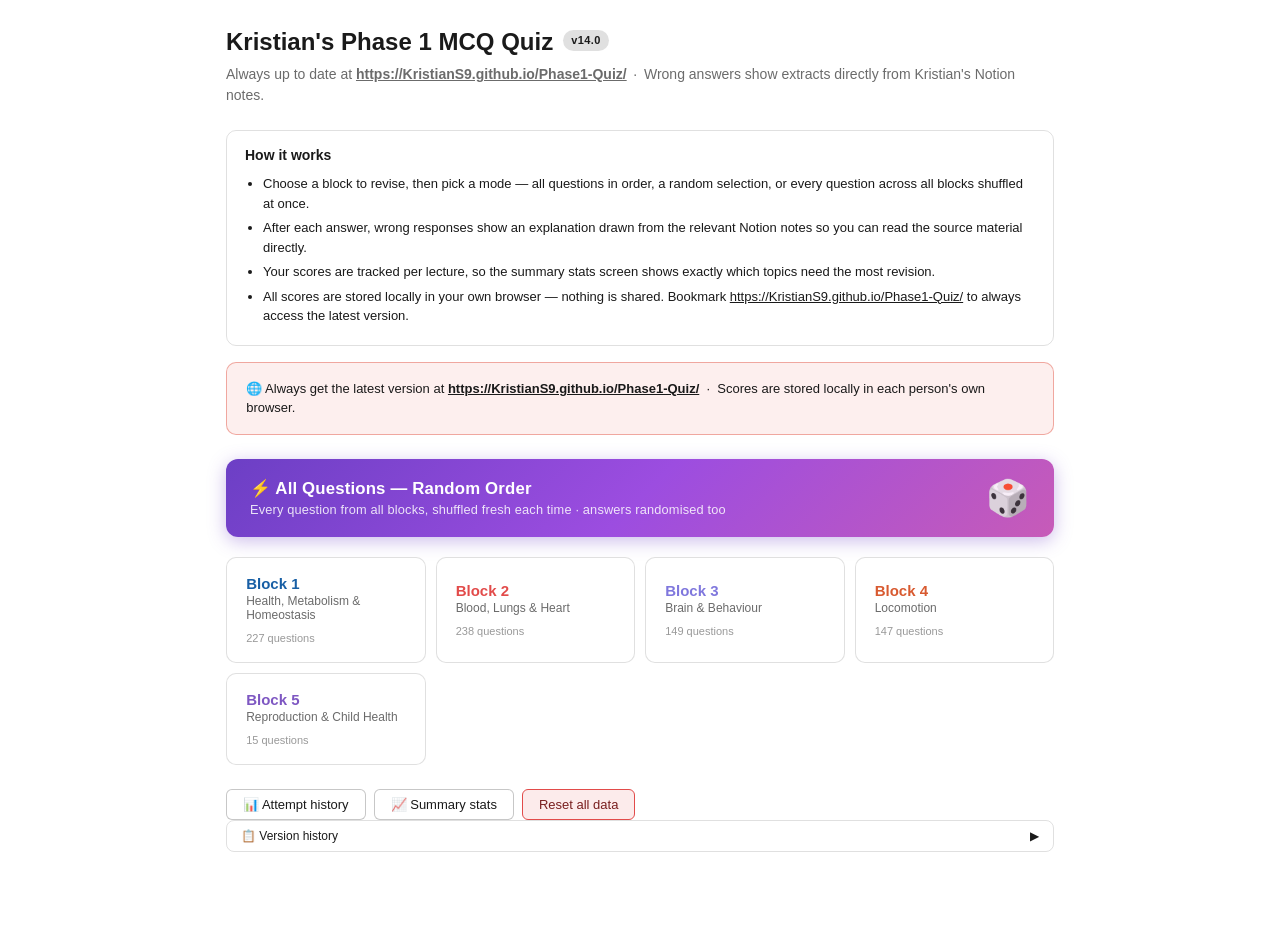
==== index_backup.html @ e46b3f4f "Rename index.html to index_backup.html" ====
<!DOCTYPE html>
<html lang="en">
<head>
<meta charset="UTF-8">
<meta name="viewport" content="width=device-width, initial-scale=1.0">
<title>Phase 1 MCQ Quiz</title>
<style>
:root {
  --bg: #ffffff; --bg2: #f7f7f5; --bg3: #f0ede8;
  --text: #1a1a1a; --text2: #6b6b6b; --text3: #999;
  --border: rgba(0,0,0,0.12); --border2: rgba(0,0,0,0.22);
  --green: #1D9E75; --green-bg: #EAF3DE; --green-text: #27500A; --green-border: #639922;
  --red: #E24B4A; --red-bg: #FCEBEB; --red-text: #791F1F; --red-border: #E24B4A;
  --blue: #378ADD; --blue-bg: #E6F1FB; --blue-text: #185FA5;
  --amber-bg: #FAEEDA; --amber-text: #633806; --amber-border: #BA7517;
  --purple-bg: #EEEDFE; --purple-text: #3C3489;
  --radius: 10px; --radius-sm: 6px;
}
@media (prefers-color-scheme: dark) {
  :root {
    --bg: #1a1a1a; --bg2: #242424; --bg3: #2e2e2e;
    --text: #e8e8e8; --text2: #aaa; --text3: #666;
    --border: rgba(255,255,255,0.12); --border2: rgba(255,255,255,0.22);
    --green-bg: #1a3020; --green-text: #7fcca0; --green-border: #3a7a52;
    --red-bg: #2e1a1a; --red-text: #f09090; --red-border: #a03030;
    --blue-bg: #1a2535; --blue-text: #7fb8f0;
    --amber-bg: #2e2210; --amber-text: #e0a060;
    --purple-bg: #1e1a35; --purple-text: #a090e0;
  }
}
* { box-sizing: border-box; margin: 0; padding: 0; }
body { font-family: -apple-system, BlinkMacSystemFont, 'Segoe UI', sans-serif; background: var(--bg); color: var(--text); line-height: 1.5; min-height: 100vh; }
.app { max-width: 860px; margin: 0 auto; padding: 1.5rem 1rem 4rem; }
.screen { display: none; }
.screen.active { display: block; }
h1 { font-size: 24px; font-weight: 600; margin-bottom: 4px; }
h2 { font-size: 20px; font-weight: 600; }
h3 { font-size: 16px; font-weight: 600; }
.sub { font-size: 14px; color: var(--text2); margin-bottom: 1.5rem; }
button { cursor: pointer; font-family: inherit; transition: all 0.15s; }
.btn { background: var(--bg); border: 1px solid var(--border2); border-radius: var(--radius-sm); padding: 7px 16px; font-size: 13px; color: var(--text); }
.btn:hover { background: var(--bg2); }
.btn:disabled { opacity: 0.4; cursor: default; }
.btn-green { background: var(--green); border-color: var(--green); color: #fff; }
.btn-green:hover { opacity: 0.9; }
.btn-red { background: var(--red-bg); border-color: var(--red-border); color: var(--red-text); }

/* HOME */
.block-grid { display: grid; grid-template-columns: repeat(auto-fit, minmax(190px, 1fr)); gap: 10px; margin: 1rem 0 1.5rem; }
.bcard { background: var(--bg); border: 1px solid var(--border); border-radius: var(--radius); padding: 1.1rem 1.2rem; cursor: pointer; text-align: left; transition: border-color 0.15s, box-shadow 0.15s; }
.bcard:hover { border-color: var(--border2); box-shadow: 0 2px 8px rgba(0,0,0,0.06); }
.bcard-name { font-size: 15px; font-weight: 600; margin-bottom: 2px; }
.bcard-sub { font-size: 12px; color: var(--text2); }
.bcard-meta { font-size: 11px; color: var(--text3); margin-top: 10px; }
.home-actions { display: flex; gap: 8px; flex-wrap: wrap; }

/* MODAL */
.modal-overlay { position: fixed; inset: 0; background: rgba(0,0,0,0.4); display: flex; align-items: center; justify-content: center; z-index: 100; padding: 1rem; }
.modal { background: var(--bg); border: 1px solid var(--border); border-radius: 14px; padding: 1.75rem; width: min(500px, 100%); max-height: 92vh; overflow-y: auto; }
.modal h2 { margin-bottom: 1.2rem; }
.frow { margin-bottom: 1.1rem; }
.frow label { display: block; font-size: 13px; color: var(--text2); margin-bottom: 5px; font-weight: 500; }
.frow select, .frow input[type=number] { width: 100%; padding: 9px 12px; border: 1px solid var(--border2); border-radius: var(--radius-sm); background: var(--bg2); color: var(--text); font-size: 14px; }
.lec-grid { display: grid; grid-template-columns: 1fr 1fr; gap: 2px; max-height: 180px; overflow-y: auto; padding: 4px 2px; }
.lec-check { display: flex; align-items: center; gap: 7px; font-size: 12px; padding: 3px 0; cursor: pointer; }
.lec-check input { width: 14px; height: 14px; cursor: pointer; accent-color: var(--green); }
.modal-btns { display: flex; justify-content: flex-end; gap: 8px; margin-top: 1.2rem; }

/* QUIZ */
.quiz-header { display: flex; justify-content: space-between; align-items: flex-start; margin-bottom: 0.75rem; }
.quiz-header-left h2 { font-size: 16px; }
.quiz-meta { font-size: 12px; color: var(--text2); margin-top: 2px; }
.pbar-wrap { margin-bottom: 1rem; }
.pbar { height: 4px; background: var(--border); border-radius: 2px; }
.pfill { height: 100%; background: var(--green); border-radius: 2px; transition: width 0.3s; }
.pbar-labels { display: flex; justify-content: space-between; font-size: 11px; color: var(--text3); margin-top: 3px; }

.qcard { background: var(--bg); border: 1px solid var(--border); border-radius: var(--radius); padding: 1.3rem; margin-bottom: 0.75rem; }
.lec-tag { display: inline-block; font-size: 11px; padding: 2px 8px; background: var(--bg2); color: var(--text2); border-radius: 100px; margin-bottom: 0.6rem; }
.qtext { font-size: 15px; line-height: 1.65; margin-bottom: 1rem; font-weight: 500; }
.opts { display: flex; flex-direction: column; gap: 7px; }
.opt { text-align: left; padding: 10px 14px; border: 1px solid var(--border); border-radius: var(--radius-sm); background: var(--bg); font-size: 14px; color: var(--text); line-height: 1.45; transition: all 0.12s; }
.opt:hover:not(:disabled) { background: var(--bg2); border-color: var(--border2); }
.opt.correct { background: var(--green-bg); border-color: var(--green-border); color: var(--green-text); }
.opt.wrong { background: var(--red-bg); border-color: var(--red-border); color: var(--red-text); }
.opt.reveal { background: var(--green-bg); border-color: var(--green-border); color: var(--green-text); opacity: 0.75; }
.opt:disabled { cursor: default; }
.opt-label { font-weight: 600; margin-right: 6px; opacity: 0.7; }

/* EXPLANATION */
.expl { margin-top: 0.9rem; border: 1px solid var(--border); border-radius: var(--radius-sm); overflow: hidden; }
.expl-toggle { width: 100%; text-align: left; padding: 9px 13px; border: none; border-radius: 0; font-size: 13px; font-weight: 500; display: flex; justify-content: space-between; align-items: center; cursor: pointer; }
.expl-toggle.ok { background: var(--green-bg); color: var(--green-text); }
.expl-toggle.bad { background: var(--red-bg); color: var(--red-text); }
.expl-body { padding: 11px 13px; background: var(--bg2); font-size: 13px; line-height: 1.7; }
.expl-body.hidden { display: none; }
.notion-extract { background: var(--bg); border-left: 3px solid var(--blue); padding: 9px 12px; margin-top: 9px; border-radius: 0 5px 5px 0; font-size: 12px; line-height: 1.8; color: var(--text); }
.notion-extract strong { font-weight: 600; }
.source-tag { display: inline-flex; align-items: center; gap: 4px; font-size: 11px; padding: 3px 7px; border-radius: 100px; margin-top: 7px; font-weight: 500; }
.tag-notion { background: var(--blue-bg); color: var(--blue-text); }
.tag-web { background: var(--amber-bg); color: var(--amber-text); }
.loading-text { color: var(--text3); font-style: italic; font-size: 12px; margin-top: 6px; }

/* NAV */
.nav-row { display: flex; justify-content: space-between; align-items: center; margin-top: 0.75rem; }
.nav-ctr { font-size: 13px; color: var(--text2); }
.nav-btns { display: flex; gap: 7px; }

/* RESULTS */
.result-banner { padding: 1.5rem; border-radius: var(--radius); margin-bottom: 1.5rem; text-align: center; }
.result-score { font-size: 48px; font-weight: 700; line-height: 1; }
.result-label { font-size: 15px; margin-top: 6px; opacity: 0.8; }
.result-good { background: var(--green-bg); color: var(--green-text); }
.result-mid { background: var(--amber-bg); color: var(--amber-text); }
.result-bad { background: var(--red-bg); color: var(--red-text); }
.stat-grid { display: grid; grid-template-columns: repeat(auto-fit, minmax(110px, 1fr)); gap: 10px; margin: 1rem 0; }
.scard { background: var(--bg2); border-radius: var(--radius-sm); padding: 1rem; text-align: center; }
.scard .n { font-size: 24px; font-weight: 700; }
.scard .l { font-size: 11px; color: var(--text2); margin-top: 3px; }
.lec-breakdown { margin-top: 1.5rem; }
.lec-breakdown h3 { margin-bottom: 0.75rem; font-size: 14px; color: var(--text2); font-weight: 500; text-transform: uppercase; letter-spacing: 0.05em; }
.ltable { width: 100%; border-collapse: collapse; font-size: 13px; }
.ltable th { text-align: left; padding: 7px 8px; border-bottom: 1px solid var(--border); font-weight: 500; color: var(--text2); font-size: 12px; }
.ltable td { padding: 7px 8px; border-bottom: 1px solid var(--border); vertical-align: middle; }
.ltable tr:last-child td { border: none; }
.bar-cell { display: flex; align-items: center; gap: 7px; }
.bar-bg { flex: 1; height: 7px; background: var(--border); border-radius: 4px; min-width: 50px; }
.bar-fill { height: 100%; border-radius: 4px; }
.bar-g { background: var(--green); }
.bar-a { background: #BA7517; }
.bar-r { background: var(--red); }
.pct-label { font-size: 12px; min-width: 32px; }
.lost-badge { display: inline-block; font-size: 11px; padding: 2px 6px; border-radius: 4px; }
.lost-bad { background: var(--red-bg); color: var(--red-text); }
.lost-ok { background: var(--bg3); color: var(--text3); }

/* STATS */
.tabs { display: flex; gap: 7px; flex-wrap: wrap; margin-bottom: 1.2rem; }
.tab { padding: 6px 13px; border: 1px solid var(--border); border-radius: 100px; cursor: pointer; font-size: 12px; background: var(--bg); color: var(--text); transition: all 0.15s; }
.tab.on { background: var(--text); color: var(--bg); border-color: var(--text); }

/* HISTORY */
.attempt-card { background: var(--bg); border: 1px solid var(--border); border-radius: var(--radius); padding: 1.1rem 1.3rem; margin-bottom: 0.75rem; }
.attempt-header { display: flex; justify-content: space-between; align-items: center; margin-bottom: 0.5rem; }
.attempt-title { font-size: 14px; font-weight: 600; }
.attempt-date { font-size: 12px; color: var(--text3); }
.score-pill { display: inline-block; font-size: 13px; font-weight: 700; padding: 3px 10px; border-radius: 100px; }
.pill-g { background: var(--green-bg); color: var(--green-text); }
.pill-a { background: var(--amber-bg); color: var(--amber-text); }
.pill-r { background: var(--red-bg); color: var(--red-text); }
.attempt-detail { font-size: 12px; color: var(--text2); }
.trend-chart { display: flex; align-items: flex-end; gap: 4px; height: 50px; margin: 1rem 0; }
.trend-bar { flex: 1; min-width: 8px; border-radius: 3px 3px 0 0; background: var(--green); opacity: 0.7; transition: opacity 0.15s; cursor: pointer; position: relative; }
.trend-bar:hover { opacity: 1; }
.empty-state { text-align: center; padding: 3rem 1rem; color: var(--text3); font-size: 14px; }

/* REVIEW */
.rev-q { background: var(--bg); border: 1px solid var(--border); border-radius: var(--radius); padding: 1rem 1.2rem; margin-bottom: 0.75rem; }
.rev-q-text { font-size: 14px; font-weight: 500; margin-bottom: 0.7rem; line-height: 1.5; }
.rev-answer { font-size: 13px; padding: 6px 10px; border-radius: var(--radius-sm); margin-bottom: 4px; }
.rev-correct { background: var(--green-bg); color: var(--green-text); }
.rev-wrong { background: var(--red-bg); color: var(--red-text); }
.rev-note { font-size: 12px; margin-top: 6px; color: var(--text2); line-height: 1.6; padding: 8px 10px; background: var(--bg2); border-radius: var(--radius-sm); }

/* SHARE */
.share-box { background: rgba(220,60,40,0.08); border: 1px solid rgba(220,60,40,0.4); border-radius: var(--radius); padding: 1rem 1.2rem; margin-bottom: 1.5rem; font-size: 13px; color: var(--text); font-weight: 500; }
.share-box a { color: inherit; font-weight: 600; }
.how-it-works { background: var(--card-bg); border: 1px solid var(--border); border-radius: var(--radius); padding: 14px 18px; margin-bottom: 16px; font-size: 13px; }
.how-it-works strong { display: block; margin-bottom: 8px; font-size: 14px; }
.how-it-works ul { margin: 0; padding-left: 18px; }
.how-it-works ul li { margin-bottom: 5px; line-height: 1.5; color: var(--sub); }

/* ALL QUESTIONS RANDOM MODE BUTTON */
.all-random-btn {
  display: flex;
  align-items: center;
  justify-content: space-between;
  width: 100%;
  background: linear-gradient(135deg, #6c3fc5 0%, #9c4de0 50%, #c75bb8 100%);
  color: #fff;
  border: none;
  border-radius: 12px;
  padding: 18px 24px;
  margin-bottom: 20px;
  cursor: pointer;
  font-size: 1rem;
  font-weight: 600;
  letter-spacing: 0.01em;
  transition: filter 0.15s, transform 0.1s;
  box-shadow: 0 4px 18px rgba(108,63,197,0.35);
  text-align: left;
}
.all-random-btn:hover { filter: brightness(1.1); transform: translateY(-1px); }
.all-random-btn:active { transform: translateY(0); filter: brightness(0.95); }
.all-random-btn .arb-left { display:flex; flex-direction:column; gap:3px; }
.all-random-btn .arb-title { font-size:1.05rem; font-weight:700; }
.all-random-btn .arb-sub { font-size:0.8rem; opacity:0.85; font-weight:400; }
.all-random-btn .arb-icon { font-size:2.2rem; opacity:0.9; }


/* VERSION BADGE */
.version-badge { display:inline-block; background:var(--border); color:var(--sub); font-size:11px; font-weight:600; letter-spacing:0.04em; padding:2px 8px; border-radius:20px; margin-left:10px; vertical-align:middle; position:relative; top:-3px; }
/* CHANGELOG */
.changelog-wrap { margin-bottom:16px; }
.changelog-toggle { background:none; border:1px solid var(--border); border-radius:8px; padding:8px 14px; color:var(--sub); font-size:12px; cursor:pointer; width:100%; text-align:left; display:flex; align-items:center; justify-content:space-between; transition:background 0.15s; }
.changelog-toggle:hover { background:var(--border); color:var(--text); }
.changelog-toggle .cl-arrow { transition:transform 0.2s; font-style:normal; display:inline-block; }
.changelog-toggle.open .cl-arrow { transform:rotate(90deg); }
.changelog-body { display:none; border:1px solid var(--border); border-top:none; border-radius:0 0 8px 8px; padding:12px 14px; max-height:380px; overflow-y:auto; }
.changelog-body.visible { display:block; }
.cl-entry { margin-bottom:14px; }
.cl-entry:last-child { margin-bottom:0; }
.cl-header { display:flex; align-items:baseline; gap:8px; margin-bottom:4px; flex-wrap:wrap; }
.cl-ver { font-weight:700; font-size:12px; color:var(--text); }
.cl-date { font-size:11px; color:var(--sub); }
.cl-summary { font-size:11px; color:var(--sub); font-style:italic; }
.cl-changes { margin:4px 0 0 0; padding-left:16px; }
.cl-changes li { font-size:11px; color:var(--sub); line-height:1.5; margin-bottom:2px; }
.cl-divider { border:none; border-top:1px solid var(--border); margin:10px 0; }


/* VERSION NAG BANNER */
#updateNag {
  display: none;
  align-items: flex-start;
  gap: 12px;
  background: linear-gradient(135deg, rgba(255,180,0,0.15) 0%, rgba(255,120,0,0.12) 100%);
  border: 1.5px solid rgba(255,160,0,0.55);
  border-radius: 10px;
  padding: 14px 16px;
  margin-bottom: 16px;
  font-size: 13px;
  line-height: 1.5;
  animation: nagSlideIn 0.3s ease;
}
#updateNag.visible { display: flex; }
@keyframes nagSlideIn {
  from { opacity: 0; transform: translateY(-6px); }
  to   { opacity: 1; transform: translateY(0); }
}
.nag-icon { font-size: 1.4rem; flex-shrink: 0; margin-top: 1px; }
.nag-body { flex: 1; }
.nag-title { font-weight: 700; color: var(--text); margin-bottom: 3px; }
.nag-msg   { color: var(--sub); }
.nag-close {
  background: none; border: none; color: var(--sub);
  font-size: 16px; cursor: pointer; padding: 0 4px;
  line-height: 1; flex-shrink: 0; margin-top: 1px;
  opacity: 0.7; transition: opacity 0.15s;
}
.nag-close:hover { opacity: 1; }


/* RESUME TILE */
#resumeTile {
  display: none;
  background: var(--bg);
  border: 2px solid var(--border);
  border-left: 4px solid #4CAF50;
  border-radius: 10px;
  padding: 14px 18px;
  margin-bottom: 18px;
  cursor: pointer;
  transition: background 0.15s, transform 0.1s;
  width: 100%;
  text-align: left;
}
#resumeTile:hover { background: var(--border); transform: translateY(-1px); }
#resumeTile.visible { display: block; }
.rt-top { display: flex; align-items: center; justify-content: space-between; gap: 12px; }
.rt-label { font-size: 13px; font-weight: 600; color: var(--text); }
.rt-dismiss { background: none; border: none; color: var(--sub); font-size: 15px; cursor: pointer; padding: 0 4px; opacity: 0.6; line-height: 1; }
.rt-dismiss:hover { opacity: 1; }
.rt-meta { font-size: 12px; color: var(--sub); margin-top: 4px; }
.rt-pbar { height: 4px; background: var(--border); border-radius: 2px; margin-top: 8px; overflow: hidden; }
.rt-pfill { height: 100%; background: #4CAF50; border-radius: 2px; transition: width 0.3s; }

</style>
</head>
<body>
<div class="app">

<!-- ── HOME ── -->
<div id="home" class="screen active">
  <h1>Kristian's Phase 1 MCQ Quiz<span class="version-badge" id="versionBadge"></span></h1>
  <div id="updateNag">
    <span class="nag-icon">🔔</span>
    <div class="nag-body">
      <div class="nag-title">A newer version is available</div>
      <div class="nag-msg" id="nagMsg">Visit <a href="https://KristianS9.github.io/Phase1-Quiz/" target="_blank" style="color:inherit;font-weight:700;text-decoration:underline;">https://KristianS9.github.io/Phase1-Quiz/</a> to access the latest version directly.</div>
    </div>
    <button class="nag-close" onclick="document.getElementById('updateNag').classList.remove('visible')" title="Dismiss">✕</button>
  </div>
  <p class="sub">Always up to date at <a href="https://KristianS9.github.io/Phase1-Quiz/" target="_blank" style="color:inherit;font-weight:600;">https://KristianS9.github.io/Phase1-Quiz/</a>&thinsp; · &thinsp;Wrong answers show extracts directly from Kristian's Notion notes.</p>
  <div class="how-it-works">
    <strong>How it works</strong>
    <ul>
      <li>Choose a block to revise, then pick a mode — all questions in order, a random selection, or every question across all blocks shuffled at once.</li>
      <li>After each answer, wrong responses show an explanation drawn from the relevant Notion notes so you can read the source material directly.</li>
      <li>Your scores are tracked per lecture, so the summary stats screen shows exactly which topics need the most revision.</li>
      <li>All scores are stored locally in your own browser — nothing is shared. Bookmark <a href="https://KristianS9.github.io/Phase1-Quiz/" target="_blank" style="color:inherit;">https://KristianS9.github.io/Phase1-Quiz/</a> to always access the latest version.</li>
    </ul>
  </div>
  <div id="resumeTile" onclick="resumeAttempt()">
    <div class="rt-top">
      <span class="rt-label" id="rtLabel">Resume attempt</span>
      <button class="rt-dismiss" onclick="event.stopPropagation(); dismissResume()" title="Discard">✕</button>
    </div>
    <div class="rt-meta" id="rtMeta"></div>
    <div class="rt-pbar"><div class="rt-pfill" id="rtFill" style="width:0%"></div></div>
  </div>
  <div class="share-box">
    🌐 Always get the latest version at <a href="https://KristianS9.github.io/Phase1-Quiz/" target="_blank" style="color:inherit;font-weight:700;text-decoration:underline;">https://KristianS9.github.io/Phase1-Quiz/</a>&nbsp; · &nbsp;Scores are stored locally in each person's own browser.
  </div>
  <button class="all-random-btn" onclick="startAllRandom()">
    <div class="arb-left">
      <span class="arb-title">⚡ All Questions — Random Order</span>
      <span class="arb-sub">Every question from all blocks, shuffled fresh each time · answers randomised too</span>
    </div>
    <span class="arb-icon">🎲</span>
  </button>
  <div class="block-grid" id="bGrid"></div>
  <div class="home-actions">
    <button class="btn" onclick="showHistory()">📊 Attempt history</button>
    <button class="btn" onclick="showAllStats()">📈 Summary stats</button>
    <button class="btn btn-red" onclick="if(confirm('Reset ALL quiz history? This cannot be undone.')) { resetAll(); }">Reset all data</button>
  </div>
</div>
  <div class="changelog-wrap">
    <button class="changelog-toggle" id="clToggle" onclick="toggleChangelog()">
      <span>📋 Version history</span>
      <i class="cl-arrow">▶</i>
    </button>
    <div class="changelog-body" id="clBody"></div>
  </div>


<!-- ── SETUP MODAL ── -->
<div id="setupModal" class="modal-overlay" style="display:none">
  <div class="modal">
    <h2 id="setupTitle">Configure quiz</h2>
    <div class="frow">
      <label>Mode</label>
      <select id="modeSelect" onchange="toggleMode()">
        <option value="all">All questions in order</option>
        <option value="random">Random selection</option>
      </select>
    </div>
    <div id="randomRow" style="display:none" class="frow">
      <label>Number of questions</label>
      <input type="number" id="numQ" value="20" min="1" max="999">
    </div>
    <div class="frow">
      <label>Lectures to include</label>
      <div style="display:flex;gap:6px;margin-bottom:6px">
        <button class="btn" style="font-size:11px;padding:3px 9px" onclick="setAllLecs(true)">All</button>
        <button class="btn" style="font-size:11px;padding:3px 9px" onclick="setAllLecs(false)">None</button>
      </div>
      <div class="lec-grid" id="lecGrid"></div>
    </div>
    <div class="modal-btns">
      <button class="btn" onclick="closeSetup()">Cancel</button>
      <button class="btn btn-green" onclick="startQuiz()">Start quiz</button>
    </div>
  </div>
</div>

<!-- ── QUIZ ── -->
<div id="quiz" class="screen">
  <div class="quiz-header">
    <div class="quiz-header-left">
      <h2 id="qTitle"></h2>
      <div class="quiz-meta" id="qMeta"></div>
    </div>
    <button class="btn" onclick="savePartial(); saveResume(); showHome();">Exit</button>
  </div>
  <div class="pbar-wrap">
    <div class="pbar"><div class="pfill" id="pFill"></div></div>
    <div class="pbar-labels"><span id="pLeft"></span><span id="pRight"></span></div>
  </div>
  <div id="qArea"></div>
  <div class="nav-row">
    <span class="nav-ctr" id="qCtr"></span>
    <div class="nav-btns">
      <button class="btn" id="prevBtn" onclick="nav(-1)">← Prev</button>
      <button class="btn" id="nextBtn" onclick="nav(1)">Next →</button>
      <button class="btn btn-green" id="finBtn" style="display:none" onclick="finishAttempt()">Finish →</button>
    </div>
  </div>
</div>

<!-- ── RESULTS ── -->
<div id="results" class="screen">
  <div style="display:flex;justify-content:space-between;align-items:center;margin-bottom:1rem">
    <h2>Results</h2>
    <div style="display:flex;gap:7px">
      <button class="btn" onclick="reviewAnswers()">Review answers</button>
      <button class="btn" onclick="showHome()">Home</button>
    </div>
  </div>
  <div id="resContent"></div>
</div>

<!-- ── REVIEW ── -->
<div id="review" class="screen">
  <div style="display:flex;justify-content:space-between;align-items:center;margin-bottom:1rem">
    <h2>Answer review</h2>
    <button class="btn" onclick="showScreen('results')">← Back</button>
  </div>
  <div id="revContent"></div>
</div>

<!-- ── ALL STATS ── -->
<div id="stats" class="screen">
  <div style="display:flex;justify-content:space-between;align-items:center;margin-bottom:1rem">
    <h2>Summary stats</h2>
    <button class="btn" onclick="showHome()">← Home</button>
  </div>
  <div class="tabs" id="sTabs"></div>
  <div id="sContent"></div>
</div>

<!-- ── HISTORY ── -->
<div id="history" class="screen">
  <div style="display:flex;justify-content:space-between;align-items:center;margin-bottom:0.5rem">
    <h2>Attempt history</h2>
    <button class="btn" onclick="showHome()">← Home</button>
  </div>
  <p class="sub">All your quiz attempts, oldest to newest. Track your improvement over time.</p>
  <div id="hContent"></div>
</div>

</div><!-- .app -->

<script>
// ═══════════════════════════════════════════════════════════════
// VERSION & CHANGELOG
// ═══════════════════════════════════════════════════════════════
const QUIZ_VERSION = "v14.0";

const CHANGELOG = [
  { version:"v14.0", date:"21 Apr 2026", summary:"Resume mid-attempt — exit without losing progress",
    changes:["Exit button now saves progress silently — no confirm dialog","In-progress attempt persisted to localStorage on every answer and on exit","Resume tile appears on homepage when an unfinished attempt exists","Tile shows attempt label, question progress, time since exit, and a green progress bar","Clicking the tile restores exact question order, shuffle, and all answers given so far","Tile is removed automatically when the attempt is completed","Starting a new attempt clears any previous resume data"] },
  { version:"v12.0", date:"21 Apr 2026", summary:"Block 2 end-of-session questions integrated",
    changes:["Added Factors Affecting Flow Through Tubes lecture (Poiseuille's Law, laminar flow, pulmonary vs systemic resistance)","Added Pathophysiology of Respiratory Failure lecture (Type 1 RF, opioid overdose ABG, pulmonary fibrosis diffusion-limited, PE/DKA/vomiting ABG cases)","Added questions to Mechanics of Breathing, Ventilation & Perfusion, Basic Lung Function Testing, Heart as Electrical Pump, Introduction to ECG, Control of Cardiac Output, Haemostasis and Coagulation, CTB: Vascular Pathology & CAD, Pressure & Flow in Systemic Circulation","All explanations backed by Notion notes or EoS document"] },
  { version:"v9.1", date:"21 Apr 2026", summary:"End-of-session exam questions integrated across all 4 blocks",
    changes:["Converted ~150 official CTB end-of-session questions from Blocks 1-4 into MCQ format","Questions mapped to existing quiz lectures using the same 3 approaches: direct conversion, multi-part splitting, and table/clinical scenario import","Block 1: added to Homeostasis, Endocrinology, GI physiology (all segments), Kidney, Adrenal, Thyroid; new Welcome Week lecture","Block 2: added to Mechanics of Breathing, V&Q, Lung Function Testing, Heart as Electrical Pump, ECG, Cardiac Output, Haemostasis; new Vascular Pathology & CAD lecture; new Pressure & Flow lecture","Block 3: added to Synapses, Neuroendocrinology, Basal Ganglia, Epilepsy; new Consciousness & Head Trauma lecture","Block 4: added to Bone Structure, Skeletal Muscle, Calcium & Phosphate, Joints, Skin, Wound Healing","All question explanations directly sourced from Notion notes and end-of-session answer keys"] },
  { version:"v9.0", date:"20 Apr 2026", summary:"Block 5; All Random mode; version history",
    changes:["Added Block 5 — Reproduction & Child Health (CTB: The Menstrual Cycle, PPT: Contraception)","Moved Menstrual Cycle and Contraception from Block 4 into Block 5","Added ⚡ All Questions — Random Order button on homepage — shuffles question order and answer positions each time","Added version badge and changelog to homepage","Password protection system designed (pending implementation)"] },
  { version:"v8.0", date:"20 Apr 2026", summary:"5 new lectures from LO audit; Notion-source enforcement",
    changes:["Added CTB: Homeostasis — feedback loops, negative/positive feedback, receptor/control centre/effector framework","Added CTB: Autonomic Nervous System — sympathetic/parasympathetic, α1/α2/β1/β2/M1–M5 receptor subtypes, signalling cascades, organ-by-organ effects","Added CTB: Adrenal Physiology — HPA axis, cortisol synthesis/transport, Cushing syndrome, Addison disease, zona terminology","Added CTB: Cellular Adaptations & Cell Death — hypertrophy/hyperplasia/atrophy/metaplasia, apoptosis vs necrosis, necrosis types","Added CTB: Hypersensitivity & Anaphylaxis — Type I–IV, IgE sensitisation, anaphylaxis management (500mcg IM adrenaline), skin prick testing","Added countercurrent multiplier and AQP2/ADH mechanism to Kidney lecture","External-source questions marked with ⚠️ warning in explanation"] },
  { version:"v7.0", date:"20 Apr 2026", summary:"Gap-filling: pharmacology, haematology, electrolytes, mental health, reproduction",
    changes:["Added B0: Principles of Pharmacology — ADME, bioavailability, first-pass metabolism, half-life, agonist/antagonist/partial agonist","Added Haemolytic Anaemia & Haemoglobinopathies — sickle cell, thalassaemia, hereditary spherocytosis, Coombs test","Added Electrolyte Disorders — hypo/hypernatraemia, hypo/hyperkalaemia, ECG changes, SIADH","Added CTB: Depression (Neuroscience) — monoamine hypothesis, HPA axis, BDNF, neuroinflammation, ECT","Added CTB: Anxiety & Stress — amygdala fear pathways, GAD criteria, Lazarus transactional model","Added CTB: The Menstrual Cycle — HPG axis, two-cell model, LH surge, PCOS, endometriosis","Added PPT: Contraception — COCP, POP, IUS, emergency contraception, intracellular receptor mechanism"] },
  { version:"v6.0", date:"20 Apr 2026", summary:"Full LO audit; 587 questions; coverage report to Notion",
    changes:["Systematic audit of all Notion note pages vs quiz questions across 78 lectures","Estimated overall coverage ~84% of learning objectives","LO Audit Report published as sub-page of quiz Notion page","Identified 5 notes with 0% coverage and 1 with significant gaps"] },
  { version:"v5.0", date:"20 Apr 2026", summary:"537 questions across 71 lectures — all thin lectures padded",
    changes:["Added 42 questions to 17 existing lectures previously below 5 questions","New lectures: CTB Sensory Transduction, CTB Ageing & Neurodegeneration, SocPop Health Beliefs","New Block 2: Ventilation & Perfusion, CTB Haemostasis Extended, SocPop Observational Studies","New Block 4: PPT Pharmacology in Older Adults, SocPop Disability & Caring, CTB Sepsis & Severe Infections","JS syntax comma-fix applied after every injection step"] },
  { version:"v4.0", date:"20 Apr 2026", summary:"405 questions; 13 new lecture categories added",
    changes:["Block 1: PPT Diuretics, SocPop What is Health, VLE Doctor-Patient Relationship & Confidentiality","Block 2: CTB Innate/Adaptive Immunity Extended, PPT Block 2 Drugs, SocPop RCTs & Epidemiology","Block 3: PPT Pharmacology of Epilepsy, Parkinson Disease, Depression","Block 4: CTB Introduction to Genetics, SocPop Systematic Reviews, SocPop Ageing & Chronic Disease"] },
  { version:"v3.0", date:"20 Apr 2026", summary:"325 questions across 58 lectures",
    changes:["Expanded all 4 blocks with CTB, PPT, SocPop and VLE content","Added wrong-answer explanations sourced directly from Notion notes","Attempt history with trend chart implemented","Summary stats screen showing marks lost per lecture added"] },
  { version:"v2.0", date:"20 Apr 2026", summary:"Initial multi-block build from Notion notes",
    changes:["249 questions across 46 lectures covering all 4 blocks","Questions drawn from CTB, PPT, SocPop and VLE Notion notes","Random selection mode and per-lecture score tracking added","Single offline HTML file with local data storage"] },
  { version:"v1.0", date:"20 Apr 2026", summary:"First build from workshop MCQ documents",
    changes:["Standalone HTML quiz from Block 1–4 CTB workshop Word documents","Block selector, quiz engine, and local score storage","Dark mode and full offline capability","Single file — shareable without server or login"] }
];

// ═══════════════════════════════════════════════════════════════
// QUESTION DATA
// Each question: [questionText, [options A-E], correctLetter, explanation]
// ═══════════════════════════════════════════════════════════════
const BLOCKS = {
  "1": {
    name:"Block 1", sub:"Health, Metabolism & Homeostasis", color:"#185FA5",
    lectures: {
      "Energy Metabolism": [
        ["Which of the following best explains why ATP is considered a high-energy molecule?",["It contains a glucose backbone","It has three phosphate groups","The hydrolysis of its terminal phosphate releases energy","It can cross the mitochondrial membrane","It is stable and inert in cells"],"C","ATP hydrolysis releases ~30.5 kJ/mol. The terminal phosphoanhydride bond is under electrostatic strain — breaking it is thermodynamically favourable, releasing usable energy for cellular work."],
        ["Where in the cell does oxidative phosphorylation occur?",["Cytosol","Outer mitochondrial membrane","Inner mitochondrial membrane","Mitochondrial matrix","Endoplasmic reticulum"],"C","Oxidative phosphorylation occurs at the inner mitochondrial membrane. The ETC complexes (I–IV) and ATP synthase (Complex V) are embedded here. The proton gradient drives ATP synthesis."],
        ["Which of the following is the correct net yield of glycolysis per molecule of glucose?",["2 ATP, 2 NADH, 2 pyruvate","4 ATP, 2 NADH, 2 lactate","2 ATP, 4 NADH, 2 acetyl-CoA","4 ATP, 2 NADH, 2 pyruvate","2 ATP, 2 FADH₂, 2 pyruvate"],"A","Glycolysis: investment phase uses 2 ATP; payoff phase produces 4 ATP. Net = 2 ATP + 2 NADH + 2 pyruvate per glucose molecule under aerobic conditions."],
        ["Under anaerobic conditions, pyruvate is converted to:",["Acetyl-CoA","Oxaloacetate","Lactate","Citrate","Malate"],"C","Under anaerobic conditions, lactate dehydrogenase reduces pyruvate to lactate. This regenerates NAD⁺ from NADH, which is essential to keep glycolysis running when the ETC cannot function."],
        ["The conversion of NADH to NAD⁺ during anaerobic glycolysis is necessary to:",["Activate the electron transport chain","Maintain ATP synthase function","Sustain glycolysis by regenerating NAD⁺","Prevent lactate production","Produce acetyl-CoA"],"C","Glycolysis needs NAD⁺ as an electron acceptor at the GAPDH step. Without the ETC, NADH is reoxidised to NAD⁺ by reducing pyruvate to lactate — allowing glycolysis to continue producing ATP anaerobically."],
        ["Which of the following are direct products of the pyruvate dehydrogenase complex?",["Lactate, NAD⁺","Acetyl-CoA, NADH, CO₂","Oxaloacetate, CO₂","Citrate, NADPH","Acetyl-CoA, FADH₂"],"B","The pyruvate dehydrogenase complex converts pyruvate → acetyl-CoA + NADH + CO₂. Requires five cofactors: TPP (B1), lipoic acid, CoA, FAD (B2), and NAD⁺ (B3)."],
        ["A deficiency in which vitamin most impairs pyruvate dehydrogenase activity?",["B2 (riboflavin)","B3 (niacin)","B1 (thiamine)","B6 (pyridoxine)","C (ascorbic acid)"],"C","Thiamine (B1) as thiamine pyrophosphate (TPP) is the key cofactor for the PDH complex and α-ketoglutarate dehydrogenase in the TCA cycle. Deficiency → pyruvate accumulation, lactic acidosis, Wernicke's encephalopathy."],
        ["The citric acid cycle occurs in which part of the mitochondrion?",["Cytosol","Intermembrane space","Outer membrane","Inner membrane","Matrix"],"E","The TCA cycle enzymes are located in the mitochondrial matrix. The exception is succinate dehydrogenase (Complex II), embedded in the inner membrane."],
        ["Which of the following is the net yield per acetyl-CoA from one TCA cycle turn?",["2 CO₂, 1 NADH, 1 FADH₂","2 CO₂, 3 NADH, 1 FADH₂, 1 GTP","3 CO₂, 3 NADH, 2 FADH₂","2 CO₂, 2 ATP, 2 NADH","1 CO₂, 1 GTP, 2 NADH"],"B","Per turn of the TCA cycle: 3 NADH + 1 FADH₂ + 1 GTP + 2 CO₂ per acetyl-CoA. Multiplied by 2 per glucose (2 acetyl-CoA) = 6 NADH + 2 FADH₂ + 2 GTP from the TCA cycle."],
        ["Which coenzyme donates electrons to Complex I of the ETC?",["FADH₂","NADH","NADPH","Coenzyme Q","ATP"],"B","NADH donates 2 electrons to Complex I (NADH:ubiquinone oxidoreductase). FADH₂ donates to Complex II. Both then transfer electrons to ubiquinone (CoQ). NADPH is used mainly in biosynthesis."],
        ["During oxidative phosphorylation, the role of oxygen is to:",["Pump protons into the intermembrane space","Drive the TCA cycle","Accept electrons and form water","Generate carbon dioxide","Activate ATP synthase directly"],"C","O₂ is the terminal electron acceptor at Complex IV (cytochrome c oxidase): O₂ + 4H⁺ + 4e⁻ → 2H₂O. Without O₂, electrons back up in the ETC and NADH cannot be reoxidised → no ATP production."],
        ["ATP synthase is located in the:",["Cytosol","Inner mitochondrial membrane","Mitochondrial matrix","Intermembrane space","Cristae"],"B","ATP synthase (Complex V) spans the inner mitochondrial membrane. The Fo subunit forms the proton channel; F1 (in the matrix) has the catalytic site for ATP synthesis using the proton-motive force."],
        ["Uncouplers of oxidative phosphorylation act by:",["Blocking ATP synthase","Inhibiting Complex IV","Preventing pyruvate entry","Disrupting the proton gradient across the inner mitochondrial membrane","Stimulating NADH production"],"D","Uncouplers (e.g., 2,4-DNP, thermogenin/UCP1) are lipid-soluble proton carriers that dissipate the electrochemical gradient across the inner membrane without going through ATP synthase — energy is released as heat."],
        ["How many ATP molecules are generated per NADH and per FADH₂ in the ETC?",["2 and 2","3 and 2","2.5 and 1.5","1.5 and 2.5","4 and 2"],"C","Based on current P/O ratio estimates: NADH → ~2.5 ATP; FADH₂ → ~1.5 ATP. FADH₂ yields less because it enters at Complex II, bypassing the proton pumping at Complex I."],
        ["Cyanide poisoning inhibits which component of the ETC?",["Complex I","Complex II","ATP synthase","Complex IV (cytochrome c oxidase)","Coenzyme Q"],"D","Cyanide (CN⁻) binds the ferric iron (Fe³⁺) in cytochrome a3 of Complex IV, preventing electron transfer to O₂. This halts the entire ETC, blocking ATP synthesis — rapidly lethal to cells."]
      ,
        ["During vigorous exercise, which metabolic pathway rapidly regenerates ATP using phosphocreatine?",["Oxidative phosphorylation","Beta-oxidation","The phosphocreatine (creatine kinase) system","Gluconeogenesis","The pentose phosphate pathway"],"C","Phosphocreatine + ADP → creatine + ATP via creatine kinase. This provides immediate ATP (first ~10 seconds of maximal exercise) before glycolysis and then oxidative phosphorylation take over. Phosphocreatine stores are limited but rapidly replenished at rest."],
        ["Which enzyme of the TCA cycle is inhibited by high concentrations of ATP and NADH?",["Citrate synthase","Succinate dehydrogenase","Fumarase","Malate dehydrogenase","Aconitase"],"A","Citrate synthase (OAA + acetyl-CoA → citrate) is inhibited by ATP and NADH — product inhibition when energy is plentiful. This represents allosteric feedback control of the TCA cycle based on cellular energy status."],
        ["Malonate inhibits succinate dehydrogenase competitively. What would be the expected effect?",["Decreased FADH2 and accumulation of succinate","Increased NADH and decreased ATP","Increased succinate dehydrogenase activity","Accumulation of fumarate","No effect on ATP production"],"A","Malonate structurally mimics succinate and competitively inhibits succinate dehydrogenase (Complex II, the TCA cycle enzyme embedded in the inner mitochondrial membrane). Result: succinate accumulates and FADH2 production decreases, reducing ETC electron input."]],
      "Carbohydrates & Lipids": [
        ["Which enzyme catalyzes the first irreversible step of glycolysis?",["Hexokinase","Phosphofructokinase-1 (PFK-1)","Pyruvate kinase","Glucokinase","Aldolase"],"A","Hexokinase (step 1) converts glucose → glucose-6-phosphate, trapping glucose intracellularly. This is the first irreversible reaction. PFK-1 (step 3) is the rate-limiting regulatory step but is the third reaction."],
        ["The primary allosteric activator of PFK-1 in glycolysis is:",["ATP","NADH","Citrate","Fructose-2,6-bisphosphate","Glucose-6-phosphate"],"D","F-2,6-BP is the most potent activator of PFK-1. It is produced by PFK-2, which is stimulated by insulin (fed state). ATP and citrate are allosteric inhibitors. AMP is an activator (energy depletion signal)."],
        ["Which pathway regenerates glucose from non-carbohydrate sources?",["Glycolysis","Gluconeogenesis","Pentose phosphate pathway","Glycogenolysis","Lipogenesis"],"B","Gluconeogenesis converts lactate, alanine, glycerol, and glucogenic amino acids into glucose. Occurs mainly in the liver (and kidneys) during fasting. Bypasses the 3 irreversible steps of glycolysis with unique enzymes."],
        ["Which enzyme is bypassed in gluconeogenesis but used in glycolysis?",["Glucose-6-phosphatase","Fructose-1,6-bisphosphatase","Pyruvate carboxylase","Phosphoenolpyruvate carboxykinase","Pyruvate kinase"],"E","Pyruvate kinase is used in glycolysis (PEP → pyruvate) but bypassed in gluconeogenesis (which uses pyruvate carboxylase + PEPCK instead). The other 3 options are gluconeogenesis-specific bypass enzymes."],
        ["Which enzyme catalyzes the breakdown of glycogen to glucose-1-phosphate?",["Glycogen synthase","Phosphorylase kinase","Glycogen phosphorylase","Glucose-6-phosphatase","Hexokinase"],"C","Glycogen phosphorylase cleaves α-1,4 bonds, releasing glucose-1-phosphate. Activated by glucagon/adrenaline via PKA. A separate debranching enzyme handles α-1,6 branches. Glycogen synthase adds glucose to glycogen."],
        ["Which hormone stimulates glycogenolysis in the liver during fasting?",["Insulin","Epinephrine","Glucagon","Cortisol","Growth hormone"],"C","Glucagon (from pancreatic α cells) acts on liver → cAMP → PKA → phosphorylates glycogen phosphorylase (activating it) and glycogen synthase (inactivating it) → net glycogen breakdown and glucose release."],
        ["Chylomicrons are responsible for transporting:",["Glucose from liver to muscle","Dietary lipids from intestine to peripheral tissues","Cholesterol from tissues to liver","Free fatty acids into adipose","Bile salts into enterocytes"],"B","Chylomicrons are synthesised by intestinal enterocytes and transport dietary triglycerides, cholesterol, and fat-soluble vitamins via the lymphatics to peripheral tissues. LDL transports cholesterol to cells; HDL takes it from cells back to liver."],
        ["Which enzyme releases fatty acids from triglycerides in adipose tissue?",["Pancreatic lipase","Hormone-sensitive lipase","Acetyl-CoA carboxylase","LPL (lipoprotein lipase)","HMG-CoA reductase"],"B","Hormone-sensitive lipase (HSL) in adipocytes is activated by glucagon/adrenaline via cAMP-PKA. It hydrolyses stored triglycerides → FFA + glycerol → released into blood. Insulin inhibits HSL."],
        ["Which coenzyme is used in fatty acid synthesis (lipogenesis)?",["NADH","FADH₂","NADPH","Coenzyme A","TPP"],"C","Fatty acid synthesis (in cytoplasm) requires NADPH as the reductant (2 per elongation step). NADPH is supplied by the pentose phosphate pathway (G6PD step) and the malic enzyme. Contrast with beta-oxidation which uses NAD⁺/FAD."],
        ["Ketone bodies are formed in the liver during:",["Fed state with high glucose","Excess carbohydrate intake","Prolonged fasting or uncontrolled diabetes","Intense muscle activity","High-protein feeding"],"C","Ketogenesis: fasting/DKA → ↑lipolysis → excess acetyl-CoA + depleted OAA (used in gluconeogenesis) → HMG-CoA pathway → acetoacetate + β-hydroxybutyrate + acetone. Brain uses ketones as alternative fuel."],
        ["In G6PD deficiency, the main metabolic defect is the inability to:",["Synthesize glycogen","Produce NADPH","Metabolize fatty acids","Perform gluconeogenesis","Convert lactate to pyruvate"],"B","G6PD (glucose-6-phosphate dehydrogenase) catalyses the first step of the pentose phosphate pathway. Deficiency → ↓NADPH → cannot regenerate reduced glutathione → RBCs vulnerable to oxidative haemolysis (triggered by drugs, infection, fava beans)."]
      ,
        ["During prolonged fasting, which amino acid is the most important gluconeogenic precursor from muscle?",["Leucine","Phenylalanine","Alanine","Glutamine","Lysine"],"C","Alanine is released from muscle during fasting via transamination of pyruvate. It travels to the liver (glucose-alanine cycle), where the amino group is removed and pyruvate is used for gluconeogenesis. Glutamine is the other key gluconeogenic amino acid from muscle."],
        ["Malonyl-CoA plays a key regulatory role in fatty acid metabolism because it:",["Activates beta-oxidation by entering the mitochondria","Inhibits CPT-1, preventing fatty acid entry into mitochondria for beta-oxidation","Activates HMG-CoA reductase to increase cholesterol synthesis","Inhibits acetyl-CoA carboxylase to stop fatty acid synthesis","Directly stimulates VLDL assembly in the liver"],"B","Malonyl-CoA is produced by acetyl-CoA carboxylase (the first committed step of fatty acid synthesis). It inhibits carnitine palmitoyl transferase 1 (CPT-1), the rate-limiting enzyme for fatty acid entry into mitochondria. This prevents futile cycling: when synthesis is active, oxidation is off."],
        ["Which of the following is transported in HDL particles?",["Dietary triglycerides from the gut to adipose tissue","Endogenous triglycerides from liver to peripheral tissues","Cholesterol from peripheral tissues back to the liver (reverse cholesterol transport)","Fatty acids bound to albumin","Phospholipids from liver to the gut"],"C","HDL performs reverse cholesterol transport: picks up excess cholesterol from peripheral tissues (including atherosclerotic plaques) and returns it to the liver for excretion or recycling. Low HDL is an independent risk factor for cardiovascular disease."]],
      "Physiology of the Mouth, Pharynx & Oesophagus": [
        ["Which is the major salivary enzyme for starch digestion?",["Lingual lipase","Salivary amylase","Pepsin","Trypsin","Lactase"],"B","Salivary amylase (ptyalin) cleaves α-1,4 glycosidic bonds in starch, beginning carbohydrate digestion in the mouth. Lingual lipase initiates fat digestion in the stomach/mouth but is less prominent."],
        ["Which nervous system predominantly stimulates salivary secretion?",["Sympathetic","Parasympathetic","Somatic","Enteric","Central"],"B","Parasympathetic (CN VII chorda tympani → submandibular/sublingual; CN IX → parotid) drives copious watery saliva via ACh on muscarinic M3 receptors. Sympathetic produces scant thick/mucous saliva (dry mouth feeling)."],
        ["Which of the following is the first voluntary step of swallowing?",["Pharyngeal phase","Laryngeal closure","Oral phase","Oesophageal peristalsis","Bolus entry into stomach"],"C","Swallowing has 3 phases: oral (voluntary — tongue propels bolus back), pharyngeal (involuntary — <1 second, larynx elevates, epiglottis closes, UOS opens), oesophageal (involuntary — peristalsis). Only the oral phase is voluntary."],
        ["The lower oesophageal sphincter (LES):",["Contracts during swallowing","Relaxes in response to swallowing via vagal input","Contracts in response to gastric filling","Is part of the upper oesophageal sphincter","Remains open during fasting"],"B","At rest, the LES is tonically contracted (preventing reflux). During swallowing, vagal NANC fibres release VIP and NO, relaxing the LES to allow bolus passage. CCK and gastrin increase LES tone."],
        ["Which condition is caused by failure of the LES to relax?",["Achalasia","Xerostomia","GERD","Esophagitis","Gastric dumping syndrome"],"A","Achalasia: loss of inhibitory neurons in the myenteric plexus (Auerbach's) → LES fails to relax + oesophageal aperistalsis. Progressive dysphagia to solids and liquids, regurgitation, weight loss. Diagnosed by oesophageal manometry."],
        ["Saliva becomes hypotonic primarily because of:",["Active K⁺ secretion","Passive Cl⁻ absorption","Reabsorption of Na⁺ and Cl⁻ without water","Protein secretion by duct cells","Acid secretion into ducts"],"C","Primary acinar saliva is isotonic. As it flows through the ducts, Na⁺ and Cl⁻ are reabsorbed, but the ductal epithelium is relatively impermeable to water (unlike the proximal tubule). Final saliva is hypotonic (~30–60 mOsm at low flow)."],
        ["Which cranial nerve carries taste from the anterior two-thirds of the tongue?",["Vagus (X)","Trigeminal (V)","Facial (VII)","Glossopharyngeal (IX)","Hypoglossal (XII)"],"C","CN VII (facial nerve, via chorda tympani branch): anterior 2/3 tongue taste. CN IX (glossopharyngeal): posterior 1/3 taste. CN X (vagus): epiglottis/pharynx. General sensation from tongue: CN V (lingual nerve, mandibular branch)."]
      ,
        ["Which enzyme in saliva begins the digestion of starch?",["Lingual lipase","Salivary amylase","Pepsin","Trypsin","Sucrase"],"B","Salivary amylase (ptyalin) cleaves α-1,4 glycosidic bonds in starch → maltose and dextrins. Activity continues briefly in the stomach until gastric acid denatures it (pH optimum ~7). Lingual lipase begins triglyceride digestion in the mouth/stomach."],
        ["Achalasia is diagnosed by which investigation?",["Barium swallow showing dilated oesophagus with 'bird-beak' tapering at the LES","Upper GI endoscopy showing ulceration","CT scan showing mediastinal mass","H. pylori urea breath test","Oesophageal manometry showing elevated LES pressure and absent peristalsis"],"E","Oesophageal manometry is the gold standard for diagnosing achalasia: shows high LES pressure (>45 mmHg) and failure of LES relaxation with swallowing, plus absent peristalsis of the oesophageal body. Barium swallow shows the classic 'bird-beak' appearance (sensitive but not definitive)."],
        ["Which cranial nerve provides motor innervation to most pharyngeal muscles during swallowing?",["Trigeminal (V)","Facial (VII)","Hypoglossal (XII)","Vagus (X)","Glossopharyngeal (IX)"],"D","The vagus nerve (CN X) provides motor supply to most pharyngeal constrictors and the soft palate via the pharyngeal plexus. The glossopharyngeal (CN IX) contributes sensory and some motor fibres. The hypoglossal (CN XII) supplies tongue muscles. Damage to CN X → nasal regurgitation, dysphagia."],
        ["Acinar cells in salivary glands are responsible for primary secretion of saliva. Which cells are responsible for modifying its composition?",["Goblet cells","Serous cells","Ductal cells","Mucous cells","Parietal cells"],"C","From your Notion notes (CTB End of Session Questions Block 1): 'Acinar cells are responsible for the primary secretion of saliva and ductal cells are responsible for the modification of saliva.' During ductal modification, sodium is reabsorbed and bicarbonate is secreted, producing a hypotonic, bicarbonate-rich saliva."],
        ["During ductal modification of saliva, the net effect on tonicity is that saliva becomes:",["Hypertonic with high sodium","Isotonic with plasma","Hypotonic with high potassium and bicarbonate relative to plasma","Hypertonic with high chloride","Isotonic with high protein"],"C","From your Notion notes (CTB End of Session Questions Block 1): 'The absorption of sodium chloride is greater than the secretion of potassium and bicarbonate, and so there is a net absorption of solute. The ductal cells are relatively impermeable to water, and it is not reabsorbed along with the solute. The result is a hypotonic solution with a high concentration of potassium and bicarbonate (relative to plasma) and a low concentration of sodium and chloride.'"],
        ["During the pharyngeal phase of swallowing, which protective mechanisms prevent aspiration into the respiratory tract?",["Glottis opens to allow air through; soft palate depresses","Larynx descends; epiglottis tilts upward","Soft palate elevates, glottis closes, larynx elevates, respiration is inhibited, and epiglottis tilts to cover the larynx","Vocal cords open widely; tongue moves posteriorly","Upper oesophageal sphincter relaxes only"],"C","From your Notion notes (CTB End of Session Questions Block 1): 'What mechanisms protect the respiratory tract during the pharyngeal phase of swallowing? Soft palate elevates, glottis closes, larynx elevates, respiration is inhibited, and epiglottis tilts to cover the larynx.' These coordinated reflexes prevent aspiration during each swallow."]],
      "Gastric Motility & Secretion": [
        ["Which cell type secretes hydrochloric acid in the stomach?",["Chief cell","Parietal cell","G cell","Mucous neck cell","D cell"],"B","Parietal (oxyntic) cells secrete HCl via H⁺/K⁺-ATPase (proton pump) and intrinsic factor. Chief cells → pepsinogen. G cells (antrum) → gastrin. D cells → somatostatin. ECL cells → histamine."],
        ["What is the function of intrinsic factor?",["Activates pepsinogen","Stimulates bile release","Absorbs calcium","Aids vitamin B12 absorption in the ileum","Neutralises gastric acid"],"D","Intrinsic factor (from parietal cells) binds B12 in the stomach, protecting it from digestion. The IF-B12 complex binds cubam receptors in the terminal ileum for absorption. Autoimmune destruction of parietal cells → pernicious anaemia."],
        ["Which hormone stimulates gastric acid secretion on parietal cells?",["Secretin","Somatostatin","Gastrin","CCK","Insulin"],"C","Gastrin (from G cells) stimulates parietal cells via CCK-B receptors and indirectly via ECL cells (histamine release). Histamine acts on H2 receptors on parietal cells. All three pathways (gastrin, histamine, ACh) converge on the proton pump."],
        ["Which of the following inhibits gastric acid secretion?",["Gastrin","Histamine","Somatostatin","Acetylcholine","Pepsin"],"C","Somatostatin (D cells): inhibits G cells (↓gastrin), ECL cells (↓histamine), and parietal cells directly. Secretin (from duodenum, released by acid) also inhibits gastric secretion. PPIs block H⁺/K⁺-ATPase directly."],
        ["Which test is most commonly used to detect active H. pylori?",["Stool antigen test","Fecal calprotectin","Urea breath test","Barium swallow","Serological IgG antibody test"],"C","Urea breath test: H. pylori urease converts ¹³C-urea → ¹³CO₂, detected in exhaled breath. Tests ACTIVE infection. Serology (IgG) remains positive after eradication — not useful for confirming active infection or eradication."],
        ["A likely complication of chronic vomiting:",["Hyperkalemia","Metabolic acidosis","Metabolic alkalosis","Hyperphosphatemia","Respiratory acidosis"],"C","Vomiting: loss of HCl → metabolic alkalosis (↑pH, ↑HCO₃⁻, ↓Cl⁻). Also hypokalaemia (kidney retains H⁺, exchanges for K⁺ to compensate). Classic pattern in bulimia, pyloric stenosis: hypochloraemic hypokalaemic metabolic alkalosis."],
        ["Which gastric cell type secretes somatostatin?",["Chief cell","Parietal cell","G cell","D cell","ECL cell"],"D","D cells (throughout GI tract, concentrated in antrum) secrete somatostatin. They act as a 'brake' on acid secretion — stimulated by luminal acid, they inhibit gastrin release from G cells and histamine from ECL cells."]
      ,
        ["Which phase of gastric secretion accounts for the largest proportion (~60%) of total acid output?",["Cephalic phase","Gastric phase","Intestinal phase","Interdigestive phase","Nocturnal phase"],"B","Gastric phase: food in the stomach distends the wall (mechanoreceptors) and protein breakdown products stimulate G cells → gastrin. This accounts for ~60% of total secretion. Cephalic ~30% (vagal, anticipatory). Intestinal phase ~10% (inhibitory after initial stimulation)."],
        ["Proton pump inhibitors (PPIs) such as omeprazole work by:",["Blocking H2 receptors on parietal cells","Neutralising gastric acid directly","Irreversibly inhibiting H+/K+ ATPase on parietal cells","Blocking gastrin receptors on ECL cells","Stimulating somatostatin release from D cells"],"C","PPIs irreversibly inhibit the H+/K+-ATPase (proton pump) on the apical membrane of parietal cells. They are prodrugs activated by acid in the canaliculi. They produce the most effective acid suppression available and are first-line for GORD and peptic ulcer disease."],
        ["Gastric acid secretion is stimulated by three main secretagogues. Which of the following is NOT one of them?",["Gastrin (from G cells)","Histamine (from ECL cells)","Acetylcholine (from vagus nerve)","Secretin (from S cells in duodenum)","All three stimulate parietal cells directly or indirectly"],"D","From your Notion notes (CTB End of Session Questions Block 1): 'Gastric acid secretion is stimulated by three secretagogues: Gastrin, Histamine and ACh. Gastrin is secreted by G cells. ECL cells secrete histamine. Acetylcholine, released by the vagus nerve, also acts directly and indirectly.' Secretin is released from S cells in the duodenum and INHIBITS gastric acid secretion."],
        ["Tonic contractions in gastrointestinal sphincters are functionally important because they:",["Generate peristaltic waves to propel food","Increase the rate of digestion","Maintain a resting pressure higher than organs on either side, preventing spontaneous passage of contents and reflux","Allow rapid mixing of food with enzymes","Stimulate hormone secretion from enteroendocrine cells"],"C","From your Notion notes (CTB End of Session Questions Block 1): 'The effect of the tonic contractile state is important in order to prevent spontaneous passage of contents from one compartment of the GI tract to another, and to prevent back flow of substances. Tonic contractions maintain a resting pressure that is higher than the pressure within the organs on either side.'"],
        ["Parietal cells require large numbers of mitochondria because:",["They need energy to synthesise pepsinogen","They divide rapidly and require energy for cell division","Secretion of H+ into the stomach lumen via the H+/K+ ATPase is an active process occurring against a large concentration gradient, requiring ATP from aerobic respiration","They store vitamin B12 requiring metabolic energy","They produce intrinsic factor which requires enzymatic energy"],"C","From your Notion notes (CTB End of Session Questions Block 1): 'Parietal cells require lots of mitochondria because the secretion of H+ into the lumen of the stomach via the H+-K+ ATPase is an active process, occurring against a concentration gradient and requiring energy in the form of ATP. Mitochondria are the site of aerobic respiration, where the majority of ATP is produced in cellular metabolism.'"]],
      "Introduction to Endocrinology": [
        ["What best defines endocrine signalling?",["Hormone action on adjacent cells","Hormone action on the same cell that secreted it","Hormone secretion into ducts for external use","Hormone action on distant target cells via blood","Neurotransmitter release at synaptic clefts"],"D","Endocrine = hormones secreted into the bloodstream acting on distant target cells. Paracrine = adjacent cells. Autocrine = same cell. Juxtacrine = membrane-to-membrane contact. Exocrine = delivered via ducts."],
        ["Which gland is exclusively endocrine?",["Liver","Kidney","Pituitary","Pancreas","Stomach"],"C","The pituitary is exclusively endocrine. The pancreas is mixed: endocrine (islets of Langerhans → insulin, glucagon) and exocrine (acinar cells → digestive enzymes). The liver, kidney, and stomach have additional non-endocrine functions."],
        ["Which hormone reduces plasma calcium levels?",["Parathyroid hormone","Calcitriol","Calcitonin","Cortisol","Aldosterone"],"C","Calcitonin (from parafollicular C cells of the thyroid) inhibits osteoclasts → ↓bone resorption, increases renal Ca²⁺ excretion → ↓plasma Ca²⁺. PTH and calcitriol both raise calcium. Calcitonin's role is less critical in adults."],
        ["Thyroid hormones act through:",["Cytoplasmic second messengers","Tyrosine kinase receptors","Nuclear hormone receptors","Membrane-bound ion channels","Ligand-gated calcium channels"],"C","T3/T4 are lipophilic hormones that diffuse across membranes, bind nuclear thyroid hormone receptors, and directly regulate gene transcription. T3 is the active form (higher receptor affinity). T4 is converted to T3 peripherally by deiodinases."],
        ["Which is an example of negative feedback in the endocrine system?",["Oestrogen stimulating LH surge","Cortisol inhibiting CRH and ACTH","Oxytocin increasing uterine contraction","Glucagon increasing glucose release","Prolactin increasing dopamine"],"B","Cortisol is the classic example: it inhibits CRH (hypothalamus) and ACTH (anterior pituitary) in the HPA axis — negative feedback. Oestrogen LH surge and oxytocin in labour are positive feedback examples."],
        ["Cortisol secretion follows which pattern?",["Episodic","Ultradian","Diurnal","Pulsatile","Stimulus-coupled"],"C","Cortisol follows a diurnal (circadian) rhythm driven by the SCN: peaks ~8am (highest shortly after waking), troughs at midnight. Disrupted in Cushing's (no diurnal variation), depression, shift work."],
        ["A patient has high TSH and low T3/T4. This is:",["Primary hypothyroidism","Secondary hypothyroidism","Primary hyperthyroidism","Secondary hyperthyroidism","Normal thyroid axis"],"A","Primary hypothyroidism: thyroid gland fails → low T3/T4 → pituitary compensates with high TSH. Common causes: Hashimoto's thyroiditis (UK most common), post-radioiodine, post-thyroidectomy, iodine deficiency."]
      ,
        ["Peptide hormones (e.g. insulin, TSH) act via which mechanism?",["Crossing the cell membrane and binding nuclear receptors","Binding to intracellular cytoplasmic receptors","Binding to cell surface receptors (GPCRs or receptor tyrosine kinases) and using second messengers","Directly modifying DNA transcription","Binding to steroid hormone response elements"],"C","Peptide/protein hormones are hydrophilic — they cannot cross the lipid bilayer. They bind to surface receptors (GPCRs → cAMP/IP3/DAG, or receptor tyrosine kinases → phosphorylation cascades). Steroid and thyroid hormones are lipophilic → diffuse in → nuclear receptors → gene transcription."],
        ["Which gland secretes both mineralocorticoids and glucocorticoids?",["Anterior pituitary","Posterior pituitary","Thyroid gland","Adrenal cortex","Adrenal medulla"],"D","The adrenal cortex has three zones: zona glomerulosa (mineralocorticoids — aldosterone), zona fasciculata (glucocorticoids — cortisol), zona reticularis (androgens — DHEA). The adrenal medulla (chromaffin cells) secretes catecholamines (adrenaline, noradrenaline)."],
        ["ADH (vasopressin) is synthesised in the hypothalamus and released from the posterior pituitary in response to:",["Decreased plasma osmolality","Increased aldosterone","Increased plasma osmolality and decreased blood volume","Increased atrial pressure","Decreased cortisol"],"C","ADH is released in response to: (1) ↑plasma osmolality (sensed by hypothalamic osmoreceptors — main stimulus), (2) ↓blood volume/pressure (sensed by baroreceptors — less sensitive). ADH acts on V2 receptors in collecting ducts → inserts AQP2 → water reabsorption → dilutes plasma and expands volume."],
        ["What is the difference between hormonal and humoral stimulation of hormone secretion?",["Hormonal stimulation uses the nervous system; humoral uses hormones","Hormonal stimulation involves hormone release in response to other hormones; humoral stimulation involves release in response to changes in ion or nutrient levels in the blood","Hormonal stimulation is slower; humoral is faster","Humoral stimulation involves direct neural input; hormonal does not","They are identical in mechanism"],"B","From your Notion notes (CTB End of Session Questions Block 1): 'Hormonal stimulation involves the release of hormones in response to other hormones. Humoral stimulation involves the release of hormones in response to changes in the levels of certain ions or nutrients in the blood.' Example of humoral: rising blood glucose stimulates insulin directly; example of hormonal: TSH stimulating T3/T4 release."],
        ["Hormone receptor up-regulation differs from down-regulation in that it:",["Decreases the number of receptors and reduces sensitivity","Increases the number or affinity of receptors, increasing target tissue sensitivity and responsiveness","Removes all receptors permanently","Only occurs in response to steroid hormones","Prevents second messenger activation"],"B","From your Notion notes (CTB End of Session Questions Block 1): 'Up-regulation involves an increase in the number or affinity of hormone receptors. This increases the sensitivity and responsiveness of the target tissue. Down-regulation involves a decrease in the number or affinity of hormone receptors. This decreases the sensitivity and responsiveness of the target tissue.'"],
        ["Steroid hormones are ideal for targeting nuclear receptors because they are:",["Large peptide molecules stored in secretory granules","Water-soluble and act via second messengers","Highly hydrophobic molecules that can diffuse through the lipid bilayer and directly interact with intracellular receptors","Synthesised from amino acids and act on membrane receptors","Released in response to cAMP activation"],"C","From your Notion notes (CTB End of Session Questions Block 1): 'Steroid ligands such as oestrogens, androgens, and glucocorticoids are highly hydrophobic molecules that can diffuse through the lipid bilayer of the cell membrane and directly interact with intracellular receptors.' This contrasts with peptide hormones which are water-soluble and bind to cell surface receptors."]],
      "Pathophysiology of Diabetes": [
        ["What triggers the first phase of insulin secretion from beta cells?",["Glucagon binding","Calcium influx after ATP closure of K⁺ channels","Cortisol stimulation","GLUT4 activation","Adrenaline inhibition"],"B","KATP mechanism: glucose → GLUT2 → glycolysis → ↑ATP:ADP → KATP channels close → membrane depolarises → VG Ca²⁺ channels open → Ca²⁺ influx → insulin granule exocytosis. Sulphonylureas block KATP channels, mimicking this effect."],
        ["Which transporter enables glucose entry into beta cells?",["GLUT1","GLUT2","GLUT3","GLUT4","SGLT2"],"B","GLUT2: low affinity, high capacity transporter in β cells and hepatocytes. Allows glucose uptake proportional to blood glucose — glucose sensor function. GLUT4 is insulin-sensitive, expressed in muscle and adipose."],
        ["The primary cause of Type 1 diabetes:",["Insulin resistance","Beta-cell destruction by autoimmune T-cells","Alpha-cell failure","Obesity-induced inflammation","Incretin deficiency"],"B","T1DM: CD8⁺ T cells + inflammatory cytokines (IL-1β, IFN-γ) destroy β cells. HLA-DR3/DR4 association. GAD65, IA-2, ZnT8 autoantibodies present. Absolute insulin deficiency → DKA without insulin treatment."],
        ["Metabolic acidosis in DKA is caused by:",["Ketone body accumulation","Insulin overdose","Renal bicarbonate retention","Water loss","Increased lactate clearance"],"A","DKA: absolute insulin deficiency → unrestrained lipolysis → fatty acid β-oxidation → excess acetyl-CoA → ketogenesis (acetoacetate + β-hydroxybutyrate). These organic acids dissociate at physiological pH → consume HCO₃⁻ → high anion gap metabolic acidosis."],
        ["WHO fasting glucose threshold for diabetes diagnosis:",["≥6.1 mmol/L","≥6.5 mmol/L","≥7.0 mmol/L","≥8.0 mmol/L","≥5.6 mmol/L"],"C","WHO criteria (2006): fasting ≥7.0 mmol/L, OR 2h post-OGTT ≥11.1, OR random ≥11.1 with symptoms, OR HbA1c ≥48 mmol/mol (6.5%). Impaired fasting glucose: 6.1–6.9 mmol/L. IGT: 2h 7.8–11.0 mmol/L."],
        ["Which is a microvascular complication of diabetes?",["Stroke","Coronary artery disease","Peripheral arterial disease","Retinopathy","Myocardial infarction"],"D","Microvascular: retinopathy (leading cause of blindness in working-age adults), nephropathy, neuropathy. Macrovascular: CAD, stroke, PAD. Mechanism: AGEs, polyol pathway, PKC activation, oxidative stress → endothelial dysfunction."],
        ["Diabetic nephropathy is marked by:",["Albuminuria","Anaemia","Elevated cortisol","Retinal bleeding","Microcytosis"],"A","Earliest marker: microalbuminuria (30–300 mg/day). Progresses to macroalbuminuria (>300 mg/day), then ↓GFR. Pathology: GBM thickening, mesangial expansion, Kimmelstiel–Wilson nodules (pathognomonic). ACEi/ARB slow progression."]
      ,
        ["HbA1c reflects average blood glucose over which time period?",["1 week","2–3 weeks","2–3 months","6 months","12 months"],"C","HbA1c reflects glycation of haemoglobin over the lifespan of a red blood cell (~120 days), so it approximates average blood glucose over 2–3 months. Diagnostic threshold for diabetes: ≥48 mmol/mol (6.5%). Pre-diabetes: 42–47 mmol/mol. Falsely low in haemolytic anaemia or haemoglobin variants."],
        ["Which of the following is a correct statement about type 2 diabetes mellitus?",["It is always caused by autoimmune destruction of beta cells","Patients always require insulin from diagnosis","It involves both insulin resistance and progressive beta-cell failure","It only occurs in obese individuals","Ketoacidosis is as common as in T1DM"],"C","T2DM pathophysiology: (1) insulin resistance in peripheral tissues (muscle, liver, adipose) — largely driven by obesity/visceral fat, (2) progressive pancreatic β-cell failure (β-cell mass declines over time). Management: lifestyle first → metformin → add-on agents → insulin as β-cell function declines. Ketoacidosis is rare (some residual insulin)."],
        ["A patient presents with polyuria, polydipsia, and weight loss. Random plasma glucose is 15.4 mmol/L. What is the diagnosis?",["Impaired fasting glucose","Pre-diabetes","Diabetes mellitus","Diabetes insipidus","Physiological stress response"],"C","WHO criteria: random plasma glucose ≥11.1 mmol/L WITH symptoms (polyuria, polydipsia, unexplained weight loss) = single test sufficient for diagnosis of diabetes. 15.4 mmol/L with classic symptoms = diabetes mellitus. No second test needed when symptomatic."]],
      "Physiology of the Large Intestine": [
        ["What are the three main functions of the large intestine?",["Nutrient absorption, enzymatic digestion, immune surveillance","Absorption of Na⁺ and water, formation/storage of faeces, propulsion to rectum","Secretion of bicarbonate, hormone production, microbial defense","Absorption of glucose, bile acid recycling, secretion of enzymes","Production of chyme, enzymatic activation, pH regulation"],"B","Large intestine: (1) absorbs Na⁺ and water from chyme (transforms liquid → semisolid faeces), (2) forms and stores faeces, (3) propels contents to rectum. No significant enzymatic digestion of nutrients occurs here."],
        ["What is the main structural feature responsible for colonic faecal movement?",["Haustra","Circular folds","Taeniae coli","Villi","Myenteric plexus"],"C","Taeniae coli: 3 bands of longitudinal smooth muscle that shorten the colon, creating haustra (sacculations). Mass movements (1–3×/day) propel faeces from transverse to sigmoid colon — driven by gastrocolic reflex after meals."],
        ["How is sodium actively reabsorbed in the colon?",["Through co-transport with glucose","Via Na⁺/K⁺ ATPase on the apical membrane","By passive diffusion through tight junctions","Enters through apical Na⁺ channels and exits via basolateral Na⁺/K⁺ ATPase","Actively secreted into lumen then reabsorbed in small intestine"],"D","Colonic Na⁺ absorption: Na⁺ enters colonocytes via apical ENaC (epithelial Na⁺ channels) and NHE transporters → exits basolaterally via Na⁺/K⁺-ATPase. Aldosterone upregulates ENaC → ↑Na⁺ reabsorption → water follows osmotically."],
        ["What determines water movement in the large intestine?",["Hydrostatic pressure from liver","Active transport of glucose","Electrochemical gradient for K⁺","Osmotic gradient driven by Na⁺ absorption","Peristalsis in rectum"],"D","Water follows Na⁺ absorption osmotically. Tight junctions in the colon are 'tight' (low water permeability) — water cannot follow as freely as in the small intestine → concentration of luminal contents."],
        ["What type of colonic movement propels contents from transverse to sigmoid?",["Phasic contractions","Mass movements","Peristalsis","Retrograde contractions","Segmental mixing"],"B","Mass movements (mass peristalsis): powerful propulsive contractions 1–3 times daily, triggered by the gastrocolic reflex (gastrin + enteric nerves activated by food in stomach). Move contents rapidly from transverse to sigmoid colon."],
        ["Initial event in the defaecation reflex following rectal distension:",["Contraction of external anal sphincter","Peristaltic wave sigmoid to rectum","Contraction of rectum and relaxation of internal anal sphincter","Voluntary contraction of abdominals","Opening of ileocaecal valve"],"C","Defaecation reflex: rectal distension → stretch receptors → parasympathetic reflex → rectum contracts + internal anal sphincter (smooth muscle) relaxes (RAIR). External anal sphincter (skeletal muscle) is voluntarily controlled."],
        ["Which vitamin is synthesised by gut bacteria in the colon?",["Vitamin C","Vitamin A","Vitamin K","Vitamin B12","Vitamin D"],"C","Colonic bacteria (Bacteroides, Bifidobacterium) synthesise vitamin K2 (menaquinone), which contributes to daily requirements. B12 is synthesised in colon but not absorbed there (terminal ileum absorption only) — so colonic synthesis is not nutritionally significant."],
        ["What role does gut microbiota play in bilirubin metabolism?",["Converts bilirubin to biliverdin","Recycles bilirubin back to liver","Converts bilirubin to urobilinogen","Destroys bilirubin in blood","Produces bilirubin in colon"],"C","Conjugated bilirubin → colon → bacterial β-glucuronidase deconjugates it → urobilinogen. Most urobilinogen is excreted as stercobilin (faeces, gives brown colour). Some reabsorbed → urobilinogen in urine. Blockage of this pathway → pale stools + dark urine."]
      ,
        ["Why can broad-spectrum antibiotic treatment be so detrimental to the digestive system?",["Antibiotics directly damage the intestinal epithelium","Antibiotics inhibit intestinal smooth muscle contraction","Antibiotics substantially disrupt the colonic microbiota, affecting their ability to protect against opportunistic or pathogenic bacteria and losing other beneficial functions performed by commensal bacteria","Antibiotics reduce bile secretion, impairing fat digestion","Antibiotics increase intestinal motility causing diarrhoea via a direct effect"],"C","From your Notion notes (CTB End of Session Questions Block 1): 'Broad-spectrum antibiotics can substantially disrupt the colonic microbiota, affecting their ability to protect the host against opportunistic or pathogenic bacteria, leading to infection or loss of other beneficial processes performed by commensal bacteria.' This is the mechanism behind C. difficile overgrowth following antibiotic use."],
        ["What are the three main drivers of water absorption in the large intestine?",["Active Na+ transport, passive glucose co-transport, and osmosis","NaCl absorption, short-chain fatty acid uptake, and Na+ absorption via ENaC","Aldosterone, ADH, and ANP acting together","Active Cl- secretion, HCO3- exchange, and aquaporin channels","Bile salt reabsorption, fatty acid uptake, and electrogenic transport"],"B","From your Notion notes (CTB End of Session Questions Block 1): 'What are the three main drivers of water absorption in the large intestine? NaCl absorption, short-chain fatty acid uptake, Na+ absorption via ENaC.' Short-chain fatty acids (propionate, butyrate, acetate) produced by fermentation of fibre are absorbed and drive water reabsorption."]],
      "Physiology of the Small Intestine": [
        ["Main structural feature increasing surface area in small intestine:",["Taeniae coli","Crypts only","Haustra","Plicae circulares with villi and microvilli","Submucosal glands only"],"D","Plicae circulares (permanent circular folds) × villi × microvilli (brush border) amplify surface area by ~600-fold (from ~0.5 m² to ~250 m²). Villi are permanent; microvilli contain brush border enzymes."],
        ["Which is secreted by Brunner's glands?",["Gastrin","Alkaline mucus","Pepsin","Secretin","Trypsinogen"],"B","Brunner's glands (in duodenal submucosa) secrete alkaline mucus rich in HCO₃⁻, protecting the duodenum from gastric acid. Stimulated by secretin, vagal activity, and acid in the duodenum."],
        ["Cell type in crypts responsible for antimicrobial defence:",["Goblet cells","Enterocytes","Stem cells","Paneth cells","Enteroendocrine cells"],"D","Paneth cells (deep in crypts of Lieberkühn) secrete defensins, lysozyme, and phospholipase A2 into the crypt lumen, providing innate immunity and shaping the microbiome. They also support LGR5⁺ intestinal stem cells."],
        ["Transporter responsible for sodium-dependent glucose absorption:",["GLUT5","GLUT2","SGLT1","Na⁺/K⁺ ATPase","H⁺-glucose symporter"],"C","SGLT1 (sodium-glucose linked transporter 1) on the apical membrane co-transports Na⁺ and glucose (and galactose) into enterocytes. Na⁺/K⁺-ATPase on the basolateral membrane maintains the Na⁺ gradient driving SGLT1."],
        ["How does fructose enter intestinal epithelial cells?",["Active transport via SGLT1","Facilitated diffusion via GLUT2","Facilitated diffusion via GLUT5","Co-transport with amino acids","Endocytosis"],"C","Fructose enters via GLUT5 (facilitated diffusion, no energy required) on the apical membrane. Unlike glucose/galactose, fructose absorption is independent of Na⁺. Both exit enterocytes into portal blood via GLUT2."],
        ["How is vitamin B₁₂ absorbed?",["Diffusion in jejunum","Co-transport with calcium in duodenum","Binds intrinsic factor in stomach, absorbed in ileum by receptor-mediated endocytosis","Requires bile salts","Binds albumin, absorbed in colon"],"C","B12 (cobalamin) binds haptocorrin in stomach → IF (from parietal cells) displaces haptocorrin in duodenum → IF-B12 complex → binds cubam receptor (cubilin + amnionless) in terminal ileum → endocytosis."],
        ["What stimulates pancreatic enzyme secretion?",["Secretin","Gastrin","Cholecystokinin (CCK) and acetylcholine","VIP","Ghrelin"],"C","CCK (from I cells, duodenum/jejunum, released by fat + protein) + vagal ACh → stimulate pancreatic acinar cells → enzyme secretion (amylase, lipase, proteases). Secretin → HCO₃⁻ secretion from duct cells."],
        ["What stimulates pancreatic bicarbonate secretion?",["CCK only","Secretin, potentiated by CCK and ACh","VIP and insulin","Low pH in colon","Serotonin"],"B","Secretin (from S cells, duodenum, released by acid) is the primary stimulus for pancreatic HCO₃⁻ secretion from duct cells. CCK and ACh potentiate secretin's effect. HCO₃⁻ neutralises gastric acid in the duodenum."]
      ,
        ["Why are pancreatic proteases secreted as inactive proenzymes (zymogens)?",["To increase their stability in the bloodstream","To allow regulation of their activation at the cell membrane","To prevent autodigestion of the pancreas before the enzymes are released into the small intestine","To enable faster transport to the duodenum","Because active enzymes cannot be packaged into vesicles"],"C","From your Notion notes (CTB End of Session Questions Block 1): 'Why are pancreatic proteases secreted as proenzymes? To prevent autodigestion of the pancreas before the enzymes are released into the small intestine.' Trypsinogen is activated to trypsin by enterokinase (enteropeptidase) on the brush border of the duodenum; trypsin then activates all other pancreatic zymogens."],
        ["In what form are carbohydrates and proteins absorbed by the small intestine?",["As polysaccharides and intact proteins","As disaccharides and dipeptides only","As monosaccharides (carbohydrates) and amino acids, di- and tri-peptides (proteins)","As triglycerides and polypeptides","As glucose polymers and denatured proteins"],"C","From your Notion notes (CTB End of Session Questions Block 1): 'In what form are the macromolecules carbohydrates and proteins absorbed by the small intestine? Carbohydrates are absorbed as monosaccharides, and proteins are absorbed as amino acids, di- and tri-peptides.' The Na+/K+ ATPase on the basolateral membrane is key to driving these absorption processes via secondary active transport."],
        ["What is meant by 'solvent drag' in the context of intestinal absorption?",["The drag force on villi created by intestinal peristalsis","The viscous resistance of mucus to solute movement","Dissolved solutes being swept along by the bulk movement of water across the intestinal wall","The force required to move lipids through the unstirred water layer","The resistance to diffusion created by the glycocalyx"],"C","From your Notion notes (CTB End of Session Questions Block 1): 'Solvent drag refers to dissolved solutes being swept along by the bulk movement of water.' When water is absorbed osmotically across the intestinal epithelium, it carries dissolved solutes with it — a paracellular route that complements active transport mechanisms."]],
      "Introduction to the Kidney": [
        ["What is the functional unit of the kidney?",["Glomerulus","Nephron","Proximal tubule","Loop of Henle","Renal corpuscle"],"B","The nephron is the functional unit (~1 million per kidney). It consists of the renal corpuscle (glomerulus + Bowman's capsule), PCT, loop of Henle, DCT, and collecting duct. Each part has distinct transport functions."],
        ["Where does the majority of reabsorption occur in the nephron?",["Glomerulus","Distal convoluted tubule","Collecting duct","Proximal convoluted tubule","Loop of Henle"],"D","The PCT reabsorbs ~67% of filtered Na⁺, water, glucose, amino acids, HCO₃⁻, and urea. It has a very high metabolic activity (dense mitochondria, prominent brush border). Glucose and amino acids are fully reabsorbed here under normal conditions."],
        ["What is the role of macula densa cells?",["Secrete erythropoietin","Sense NaCl concentration in the distal tubule","Absorb water from filtrate","Detect blood pressure in afferent arteriole","Form the filtration barrier"],"B","Macula densa cells (specialised DCT epithelium at the JGA) sense luminal NaCl concentration. Low NaCl → ↑renin from JG cells (tubuloglomerular feedback). They also detect changes in GFR and regulate afferent arteriole tone."],
        ["What hormone do kidneys secrete in response to hypoxia?",["Renin","Aldosterone","Erythropoietin","ADH","Angiotensinogen"],"C","Erythropoietin (EPO) is produced by interstitial fibroblasts in the renal cortex in response to hypoxia (via HIF-1α). EPO acts on bone marrow to stimulate RBC production. CKD → ↓EPO → anaemia of chronic disease."],
        ["Where is active vitamin D (calcitriol) produced?",["Skin","Liver","Stomach","Kidney","Intestine"],"D","VitD pathway: UV light → cholecalciferol (D3, skin) → 25-hydroxylation (liver, 25-OH-D3) → 1α-hydroxylation (kidney, by 1α-hydroxylase) → 1,25-(OH)₂-D3 (calcitriol, active form). PTH stimulates 1α-hydroxylase in the kidney."],
        ["Normal GFR in healthy adults:",["~30 mL/min","~60 mL/min","~90 mL/min","~120 mL/min","~180 mL/min"],"D","Normal GFR ≈ 125 mL/min (or ~180 L/day filtered). All but ~1.5 L/day is reabsorbed. GFR is estimated clinically using creatinine (eGFR/CKD-EPI formula). eGFR <60 mL/min/1.73m² for >3 months = CKD."],
        ["Why are proteins like albumin not found in urine?",["Completely reabsorbed in loop of Henle","Actively secreted into peritubular capillaries","Too large and negatively charged to pass the filtration barrier","Degraded by glomerular enzymes","Stored in mesangial cells"],"C","The filtration barrier: fenestrated endothelium (size filter) + GBM (charge + size — negatively charged, repels albumin) + podocyte slit diaphragms (size filter). Albumin is both large (69 kDa) and negatively charged. Damage → nephrotic syndrome."],
        ["Which hormone primarily increases water reabsorption in collecting ducts?",["Aldosterone","Angiotensin II","Antidiuretic hormone (ADH)","Atrial natriuretic peptide (ANP)","Renin"],"C","ADH (vasopressin, from posterior pituitary): binds V2 receptors on collecting duct cells → PKA → inserts AQP2 aquaporins into apical membrane → ↑water permeability → water reabsorption → concentrated urine."],
        ["Effect of aldosterone on the nephron:",["↓Na⁺ reabsorption and ↑water excretion","↑K⁺ reabsorption in PCT","↑Na⁺ reabsorption and K⁺ secretion in distal nephron","Stimulates AQP2 insertion","Directly increases ADH release"],"C","Aldosterone (from adrenal cortex, zona glomerulosa) acts on DCT and collecting duct: ↑ENaC (apical Na⁺ entry) + ↑Na⁺/K⁺-ATPase (basolateral exit) → ↑Na⁺ reabsorption + ↑K⁺ secretion. Deficiency → hyperkalaemia + hyponatraemia."],
        ["Primary site of sodium reabsorption in the nephron:",["Distal convoluted tubule","Collecting duct","Proximal convoluted tubule","Loop of Henle","Glomerulus"],"C","The PCT reabsorbs ~67% of filtered sodium (and proportional water), predominantly via Na⁺/H⁺ exchanger (NHE3) on the apical membrane coupled to HCO₃⁻ reabsorption."]
      ,
        ["The renin-angiotensin-aldosterone system (RAAS) is activated by:",["Increased blood pressure","Increased NaCl delivery to the macula densa","Decreased renal perfusion pressure, detected by juxtaglomerular cells","Increased plasma potassium directly stimulating renin release","Atrial natriuretic peptide"],"C","RAAS activation: ↓renal perfusion pressure → juxtaglomerular (JG) cells in afferent arterioles release renin. Also triggered by ↓NaCl at macula densa and sympathetic stimulation. Renin cleaves angiotensinogen → Ang I → ACE (lungs) → Ang II → vasoconstriction + aldosterone."],
        ["Atrial natriuretic peptide (ANP) is released in response to:",["Decreased blood pressure","Hypovolaemia","Atrial stretch from increased blood volume/pressure","Activation of the RAAS","Decreased plasma sodium"],"C","ANP is released by cardiac atrial myocytes in response to atrial distension (↑blood volume/pressure). It promotes natriuresis (↑Na+ excretion), diuresis, vasodilation, and inhibits renin and aldosterone. It counteracts the RAAS to reduce blood pressure and volume."],
        ["Glomerular filtration rate (GFR) is reduced by:",["Dilation of the afferent arteriole","Constriction of the efferent arteriole","Constriction of the afferent arteriole","Increased glomerular capillary hydrostatic pressure","Decreased Bowman's capsule oncotic pressure"],"C","GFR is determined by Starling forces across the glomerular capillary. GFR is decreased by: afferent arteriole constriction (↓hydrostatic pressure), decreased plasma oncotic pressure, increased Bowman's capsule pressure (e.g. obstruction). Efferent constriction increases filtration fraction and GFR."],
        ["The countercurrent multiplier in the loop of Henle creates a medullary osmotic gradient by:",["Actively pumping water out of the descending limb","Passive NaCl reabsorption in the thick ascending limb","Active NaCl transport out of the thick ascending limb (water impermeable) combined with passive water reabsorption from the descending limb","Active urea secretion into the collecting duct only","Passive Cl- reabsorption in the proximal tubule"],"C","From your Notion notes (CTB: Intro to the Kidney / Urine Volume & Fluid Balance): The countercurrent multiplier works because the thick ascending limb is impermeable to water but actively transports NaCl into the medullary interstitium. The descending limb is permeable to water → water leaves passively → tubular fluid becomes concentrated. This gradient drives water reabsorption from the collecting duct when ADH is present."],
        ["ADH (vasopressin) increases water reabsorption in the collecting duct by:",["Directly pumping water across the epithelium","Increasing the permeability of the collecting duct to Na+ ions","Binding to V2 receptors → Gs → ↑cAMP → PKA → insertion of AQP2 water channels into the apical membrane → water reabsorption down osmotic gradient","Inhibiting aldosterone at the mineralocorticoid receptor","Directly inhibiting the Na+/K+ ATPase pump"],"C","ADH binds V2 receptors on collecting duct principal cells → Gs-coupled → ↑cAMP → PKA activation → phosphorylation of aquaporin-2 (AQP2) vesicles → fusion with apical membrane → ↑water permeability → water moves down the osmotic gradient created by the countercurrent multiplier into the hypertonic medullary interstitium. This is why diabetes insipidus (no ADH or no V2 receptor) causes dilute polyuria. ⚠️ Note: AQP2 mechanism detail from standard physiology — not detailed in your specific Notion notes."],
        ["Which part of the nephron tubule is closely associated with the juxtaglomerular apparatus?",["Proximal convoluted tubule","Descending limb of loop of Henle","Thick ascending limb","Distal convoluted tubule","Medullary collecting duct"],"D","From your Notion notes (CTB End of Session Questions Block 1): 'Which part of the nephron tubule is closely associated with the juxtaglomerular apparatus? Distal convoluted tubule.' The macula densa (specialised cells in the DCT) detects NaCl delivery and signals to juxtaglomerular cells to regulate renin release and GFR via tubuloglomerular feedback."],
        ["Constriction of the efferent arteriole has which effect on renal plasma flow and GFR?",["Decreases both renal plasma flow and GFR","Increases renal plasma flow and increases GFR","Decreases renal plasma flow but increases GFR by increasing glomerular hydrostatic pressure","No effect on either","Increases renal plasma flow and decreases GFR"],"C","From your Notion notes (CTB End of Session Questions Block 1): 'Constriction of the efferent arteriole will reduce the renal blood flow by increasing resistance to blood flow into the peritubular capillaries. Increased resistance through the efferent arteriole will also increase the hydrostatic pressure of the plasma in the glomerular capillaries leading to increased GFR.'"],
        ["The filtration barrier in the renal corpuscle consists of which three components?",["Podocytes, mesangial cells, and basement membrane","Glomerular capillary endothelium (fenestrated), basement membrane (negatively charged), and epithelial cells (podocytes)","Macula densa, juxtaglomerular cells, and Bowman's capsule","Proximal tubule, glomerulus, and afferent arteriole","Bowman's capsule parietal layer, visceral layer, and urinary space"],"B","From your Notion notes (CTB End of Session Questions Block 1): 'What are the three components that form the filtration barrier in the renal corpuscle? Glomerular capillary endothelium (fenestrated), Basement membrane (negatively charged), Epithelial cells (podocytes).' The negative charge of the basement membrane selectively restricts passage of negatively charged plasma proteins."],
        ["In tubuloglomerular feedback, an increased filtration rate is detected by which structure using which transporter?",["Afferent arteriole cells using SGLT1","Mesangial cells using Na+/K+ ATPase","Macula densa cells using the NKCC2 (Na-K-2Cl) cotransporter, sensing increased NaCl delivery","Juxtaglomerular cells using renin receptors","Podocytes using mechanosensitive channels"],"C","From your Notion notes (CTB End of Session Questions Block 1): 'An increased filtration rate would result in an increased delivery of sodium and chloride to the macula densa. This is sensed by the Na-K-2Cl cotransporter, NKCC2, on the membranes of the macula densa cells and communicated to smooth muscle cells of the afferent arteriole via a paracrine mediator, likely to be adenosine.'"]],
      "Introduction to Inflammation": [
        ["Immediate vascular response to injury in acute inflammation:",["Vasoconstriction followed by vasodilation","Vasodilation followed by clotting","Increased permeability without vasodilation","Platelet activation and fibrinolysis","Leukocyte margination and adhesion"],"A","Triple response of Lewis: initial brief vasoconstriction (seconds) → arteriolar dilation (redness/heat) → increased vascular permeability (swelling/exudate). Histamine and other mediators from mast cells drive the early permeability response."],
        ["Which mediator primarily increases vascular permeability?",["Thromboxane A2","Interleukin-1","Histamine","Prostaglandin E2","Interferon-gamma"],"C","Histamine (from mast cells, basophils, platelets) is the immediate mediator of vascular permeability (minutes). Acts on H1 receptors → inter-endothelial gap formation in venules → plasma protein exudate → oedema."],
        ["Which mediator causes fever?",["Bradykinin","IL-1","Histamine","IL-4","IL-8"],"B","Endogenous pyrogens: IL-1β, IL-6, TNF-α from macrophages → hypothalamus → COX-2 → PGE₂ → reset thermostat upward (fever). NSAIDs/paracetamol block COX → ↓PGE₂ → antipyresis. IL-8 is a neutrophil chemokine."],
        ["Which enzyme is critical for prostaglandin synthesis?",["5-lipoxygenase","Phospholipase A2","Cyclooxygenase (COX)","Caspase-1","NADPH oxidase"],"C","Arachidonic acid (released from phospholipids by PLA2) → COX-1 or COX-2 → prostaglandins, prostacyclin, thromboxane. NSAIDs inhibit COX. 5-lipoxygenase makes leukotrienes (targeted by montelukast in asthma)."],
        ["What are the five cardinal signs of acute inflammation?",["Redness, swelling, heat, necrosis, discharge","Redness, swelling, pain, heat, loss of function","Fever, tachycardia, sweating, pallor, pain","Leukocytosis, pain, swelling, rash, itching","Vasodilation, clotting, necrosis, fatigue, nausea"],"B","Celsus (1st century AD) described rubor (red), tumor (swelling), calor (heat), dolor (pain). Virchow added functio laesa (loss of function). Caused by vasodilation + increased permeability + mediator-driven pain sensitisation."],
        ["What initiates the classical complement pathway?",["Spontaneous hydrolysis of C3","Antigen-antibody complex formation","Lectin binding to mannose","Direct pathogen surface contact","Activation by bradykinin"],"B","Classical pathway: C1q binds Fc regions of IgG or IgM bound to antigen → C1r/C1s activated → C4 → C2 → C3 convertase (C4b2a). Lectin pathway: MBL + MASP. Alternative: C3 tick-over on microbial surfaces."],
        ["Which complement fragment is most chemotactic for neutrophils?",["C3b","C4a","C5a","C1q","C9"],"C","C5a is the most potent anaphylatoxin and chemotactic factor. It recruits neutrophils and monocytes, activates mast cells (histamine release), increases vascular permeability. C3b is the main opsonin. MAC = C5b–9."],
        ["Which cytokine stimulates hepatic acute-phase protein production?",["IL-1","IL-2","IL-6","IL-12","IL-10"],"C","IL-6 (from macrophages and endothelium) is the main inducer of the acute-phase response: liver ↑CRP, fibrinogen, serum amyloid A, complement. CRP is used clinically to monitor inflammation. IL-10 is anti-inflammatory (resolves inflammation)."]
      ],
      "PPT: Drugs & the Kidney (Diuretics)": [
        ["Which diuretic class inhibits the Na+/K+/2Cl- transporter in the thick ascending limb of the loop of Henle?",["Thiazide diuretics","Loop diuretics","Potassium-sparing diuretics","Carbonic anhydrase inhibitors","Osmotic diuretics"],"B","From your Notion notes: Loop diuretics inhibit the Na+K+2Cl- Co-transporter in the thick ascending limb. Example: furosemide. Can drive excretion of ~25% filtered Na+. Main uses: peripheral oedema in CHF, acute pulmonary oedema (often life-saving)."],
        ["Which diuretic is primarily used to treat acute pulmonary oedema?",["Bendroflumethiazide","Spironolactone","Furosemide","Acetazolamide","Mannitol"],"C","From your Notion notes: Loop diuretics (furosemide) are used for peripheral oedema in chronic heart failure and acute pulmonary oedema, often described as life-saving in acute presentations. They act on the thick ascending limb of the loop of Henle."],
        ["A common side effect of both loop and thiazide diuretics is:",["Hyperkalaemia","Hypernatraemia","Hypocalcaemia","Hypokalaemia","Hyperchloraemia"],"D","From your Notion notes: Loop diuretics cause hypokalaemia — increased Na+ delivery to distal tubule causes Na+ reuptake with corresponding K+ loss. Thiazides also cause hypokalaemia. Both classes require monitoring of potassium levels."],
        ["Spironolactone acts as which type of diuretic?",["Loop diuretic","Thiazide diuretic","Aldosterone antagonist (potassium-sparing)","Osmotic diuretic","Carbonic anhydrase inhibitor"],"C","From your Notion notes: Spironolactone binds to mineralocorticoid receptor and blocks aldosterone activation. Prevents synthesis of ENaC and Na+/K+ ATPase activation, retaining potassium. Key side effect: hyperkalaemia."],
        ["Thiazide diuretics act primarily at which nephron segment?",["Proximal convoluted tubule","Thick ascending limb of loop of Henle","Early distal tubule","Late distal / cortical collecting duct","Medullary collecting duct"],"C","From your Notion notes: Thiazide diuretics inhibit the Na+/Cl- co-transporter in the early distal tubule. Produce weaker diuresis than loop diuretics, slower acting but longer lasting. Side effects: hyponatraemia, hypokalaemia, increased uric acid (gout risk)."],
        ["NSAIDs can reduce GFR because they:",["Inhibit renin release","Block angiotensin-converting enzyme","Inhibit prostaglandin-mediated dilation of the afferent arteriole","Block aldosterone receptors","Increase tubular secretion of creatinine"],"C","From your Notion notes: NSAIDs inhibit prostaglandin production. Prostaglandins normally promote dilation of the afferent arteriole, increasing GFR. Therefore NSAIDs can reduce GFR. This is particularly important in patients with pre-existing renal impairment."],
        ["The combination of spironolactone and an ACE inhibitor carries risk of:",["Hyponatraemia","Hypokalaemia","Life-threatening hyperkalaemia causing cardiac arrhythmia","Metabolic acidosis","Severe hypomagnesaemia"],"C","From your Notion notes: Spironolactone can interact negatively with RAAS drugs such as ACE-inhibitors, causing dangerously high K+ levels in blood leading to life-threatening cardiac arrhythmia. Potassium must be monitored carefully when combining these drugs."]
      ],
      "SocPop: What is Health & Person-Centred Care": [
        ["Which term describes the objective pathological process confirmed by diagnosis?",["Illness","Sickness","Disease","Impairment","Disability"],"C","From your Notion notes (SocPop Block 1): Disease = pathological process confirmed by diagnosis using symptoms, signs, and investigations; objective; deviation from biological/psychological norm. Contrasts with illness (subjective experience) and sickness (social role)."],
        ["A patient with well-controlled asthma plays sport regularly and considers themselves healthy. This best illustrates:",["The medical model of health","The inability to be healthy with a long-term condition","The social model, where a person can have disease but still be healthy in a broader sense","Absence of illness","Non-compliance with medical advice"],"C","From your Notion notes: Social Model advantage: A person can have disease or impairment but still be healthy (in a broader sense). Health is more than just absence of disease — it encompasses functional ability, wellbeing, and social participation."],
        ["The five tasks of the Calgary-Cambridge model include commencing the consultation, gathering information, physical examination, and closing the consultation. What is the fifth task?",["Prescribing medication","Making the diagnosis","Explanation and planning","Referral to specialist","Documentation and record-keeping"],"C","From your Notion notes: Calgary-Cambridge Five tasks: (1) Commencing the consultation, (2) Gathering information, (3) Physical examination, (4) Explanation and planning, (5) Closing the consultation. Two underlying functions run throughout: building the relationship and providing structure."],
        ["CARTA assesses health information quality. What does the R stand for?",["Reliability","Reproducibility","Representativeness","Relevance","Robustness"],"C","From your Notion notes: CARTA = Completeness, Accuracy, Representativeness, Timeliness, Accessibility. Representativeness asks whether the data reflects the population being studied. For example, the census has poor coverage of traveller communities, limiting its representativeness."],
        ["Which clinical coding system is used specifically to classify operations and procedures in NHS data?",["ICD-10","SNOMED CT","OPCS-4","READ codes","DSM-5"],"C","From your Notion notes: OPCS-4 (Office of Population Censuses and Surveys Classification, 4th version) is used for operations and procedures. ICD-10 is used for diagnoses. Both are used in Hospital Episode Statistics (HES) data collection."],
        ["Notification of a notifiable disease should occur:",["Only after laboratory confirmation","When the patient consents to notification","When clinically suspected OR when a notifiable organism is identified in the laboratory","Only if the patient is admitted to hospital","When a second doctor has confirmed the diagnosis"],"C","From your Notion notes: Notification triggered when a notifiable disease is clinically suspected or a notifiable organism is identified in the lab. 34 notifiable diseases in England. Notified to UKHSA. Clinical suspicion alone is sufficient — no need to wait for confirmation."],
        ["Shared decision-making is primarily grounded in which ethical principle?",["Non-maleficence","Justice","Beneficence","Autonomy","Fidelity"],"D","From your Notion notes: Ethical principles underpinning enabling care: Autonomy = respecting patients' right to make their own decisions. Beneficence = acting in the patient's best interest. Shared decision-making is fundamentally about respecting patient autonomy, treating them as a partner."]
      ],
      "VLE: Doctor-Patient Relationship & Confidentiality": [
        ["The paternalistic model of the doctor-patient relationship is characterised by:",["Two-way information exchange with joint decision-making","The doctor making decisions in what they judge to be the patient's best interests","The patient leading and the doctor providing information","Equal roles for doctor and patient with shared responsibility","The patient always having the final say on treatment"],"B","From your Notion notes: Paternalistic model: Doctor led. Patient is passive. Information flow mainly doctor to patient. Doctor makes decisions. Grounded in beneficence. Acceptable in some situations but requires explicit discussion of preference and is unlikely to be appropriate if adopted unilaterally."],
        ["In the informed (consumer) model of the doctor-patient relationship:",["The doctor makes all treatment decisions","Doctor and patient share responsibility equally","The patient makes the final decision after the doctor has communicated all relevant options, risks, and benefits","Both parties are equally uninformed at the start of the consultation","The consultation is led by the patient's prior knowledge"],"C","From your Notion notes: Informed model: Patient led. Doctor communicates all relevant options, risks and benefits. Information giving is clinician's key contribution. Patient is active and responsible for final decision. Challenges include information overload and patients unsure what matters."],
        ["Medical confidentiality can be broken without patient consent when:",["An employer requests occupational health information","A family member is concerned about the patient","Information is required by law or justified in the public interest","The patient has a terminal illness","The patient is in a care home"],"C","From your Notion notes (VLE Confidentiality): Confidentiality is not an absolute duty. Information can be disclosed if: A) Patient consents, B) Required by law, or C) Justified in the public interest. Public interest disclosures require that benefits to individual or society outweigh the interest in keeping the information confidential."],
        ["Within a healthcare team, sharing patient information for purposes of care is typically permitted on the basis of:",["Express written consent for each episode of sharing","Implied consent, provided patients are informed this may happen and can object","A court order from a judge","A signed data sharing agreement between organisations only","GMC guidance as a substitute for patient consent"],"B","From your Notion notes: Routine disclosure with implied consent: Sharing within healthcare teams is often necessary for care provision. Non-objection is taken as implied consent. Information about this must be available to patients. Patients can object and this must be respected."],
        ["Which of the following is a valid example of public interest disclosure without patient consent?",["Sharing records with an insurance company","Notifying a patient's employer of a medical condition","Informing police about gunshot or knife wounds to assess risk","Sharing data with a market research company","Sending anonymous data to a university research team"],"C","From your Notion notes: Public interest disclosures include gunshot and knife wounds: Police should be informed to enable assessment of risk to patient, staff, and others. Personal info should not usually be disclosed beyond what is necessary for safety assessment."],
        ["The biopsychosocial model differs from the medical model in that it:",["Focuses exclusively on molecular and cellular mechanisms of disease","Ignores psychological factors in clinical management","Recognises biological, psychological, and social inputs to illness and care","Only applies to mental health consultations","Prioritises social interventions over biomedical treatments"],"C","From your Notion notes: Bio-psycho-social model: Framework recognising biological, psychological, and social inputs to illness and care. Social structures, information access, and patient roles shift expectations toward partnership and autonomy. Practical barriers like literacy and language must be addressed."]
      ,
        ["Which of the following would justify disclosure of patient information to the police without consent?",["A patient has unpaid parking fines","A minor crime has been committed","There is a serious risk of harm to an identifiable third party that cannot otherwise be prevented","The patient is foreign","The police have requested information"],"C","Public interest disclosure: the GMC guidance states information may be disclosed without consent if the benefits to an individual or society outweigh both the public and the patient's interest in confidentiality. The key threshold: serious risk of harm to an identifiable person that cannot be prevented otherwise. Routine police requests do not meet this threshold."],
        ["The ethical principle of 'non-maleficence' means:",["Acting in the patient's best interest","Respecting patient autonomy","Avoiding causing harm to patients","Distributing healthcare resources fairly","Keeping medical information confidential"],"C","The four principles of medical ethics (Beauchamp and Childress): (1) Autonomy — respecting self-determination, (2) Beneficence — acting in patient's best interests, (3) Non-maleficence — 'first, do no harm', (4) Justice — fair distribution of resources. Non-maleficence underlies informed consent, risk-benefit analysis, and the obligation to minimise iatrogenic harm."],
        ["A 16-year-old presents requesting contraception and asks that you do not tell her parents. What is the most appropriate course of action?",["Refuse and insist on parental involvement","Contact her parents immediately","Assess Gillick competence; if she meets the criteria, treat her confidentially","Prescribe but notify social services","Ask her to return with a parent"],"C","Gillick competence (Fraser guidelines for contraception): a young person under 16 can consent to treatment if they have sufficient intelligence, understanding, and maturity to fully understand the proposed treatment. If competent: treat confidentially. Doctors should encourage parental involvement but cannot override a competent young person's refusal to involve parents."]],
      "CTB: Thyroid Physiology": [
        ["T4 is converted to the active form T3 primarily in which organ?",["Thyroid gland","Anterior pituitary","Peripheral tissues (especially liver and kidney) by deiodinases","Hypothalamus","Adrenal gland"],"C","T4 (thyroxine) is the main secretory product of the thyroid (90% of output) but is a prohormone. It is converted to the active T3 by 5'-deiodinases (types I and II) mainly in liver, kidney, and target tissues. T3 has 3-4x higher affinity for thyroid hormone receptors than T4."],
        ["Which investigation is most sensitive for detecting primary hypothyroidism?",["Free T4","Free T3","TSH","Thyroid peroxidase antibody","Thyroid ultrasound"],"C","TSH is the most sensitive test. In primary hypothyroidism, even a small fall in T3/T4 leads to a large compensatory rise in TSH (pituitary amplification). TSH rises before T4 falls into the subnormal range, making it the earliest and most sensitive marker of thyroid failure."],
        ["Hashimoto's thyroiditis (the most common cause of hypothyroidism in the UK) is caused by:",["Iodine deficiency","Autoimmune destruction of thyroid tissue by anti-TPO and anti-thyroglobulin antibodies","Excess TSH from a pituitary adenoma","Viral infection of the thyroid","Thyroid hormone resistance"],"B","Hashimoto's thyroiditis: autoimmune attack on the thyroid gland. Anti-thyroid peroxidase (anti-TPO) antibodies are the hallmark (>90% positive). Anti-thyroglobulin antibodies also present. T-cell mediated destruction of thyroid follicles → lymphocytic infiltration → progressive hypothyroidism."],
        ["In Graves' disease, hyperthyroidism is caused by:",["TSH-secreting pituitary adenoma","Autoimmune TSH receptor-blocking antibodies","TSH receptor-stimulating antibodies (TRAb/TSI) that mimic TSH","Ectopic thyroid tissue producing excess hormone","Toxic nodule secreting T3 autonomously"],"C","Graves' disease: autoimmune production of TSH receptor-stimulating antibodies (TRAb/TSI, IgG). These bind and activate the TSH receptor continuously → unregulated T3/T4 production → hyperthyroidism. TSH is suppressed (negative feedback). Extrathyroidal features: exophthalmos (proptosis), pretibial myxoedema."],
        ["Calcitonin is produced by which thyroid cell type?",["Follicular cells (thyrocytes)","Parafollicular cells (C cells)","Thyroid stromal cells","Dendritic cells within the thyroid","Chief cells"],"B","Calcitonin is produced by parafollicular C cells (derived from neural crest), not follicular cells. Follicular cells produce T3 and T4 using thyroglobulin. Calcitonin is used as a tumour marker for medullary thyroid carcinoma (MTC), a malignancy of C cells."]
      ,
        ["Which of the following is a feature of hypothyroidism?",["Weight loss and heat intolerance","Bradycardia, constipation, and dry skin","Atrial fibrillation and lid lag","Pretibial myxoedema and exophthalmos","Diarrhoea and tremor"],"B","Hypothyroidism (↓T3/T4): ↓metabolic rate → weight gain, bradycardia, constipation, cold intolerance, dry skin, hair loss, myxoedema (non-pitting), menorrhagia, depression, fatigue. TSH elevated (primary). Atrial fibrillation, lid lag, and exophthalmos = hyperthyroidism features."],
        ["Which of the following is a feature of hyperthyroidism?",["Bradycardia","Constipation","Weight gain","Atrial fibrillation, tremor, and heat intolerance","Hypothermia"],"D","Hyperthyroidism (↑T3/T4): ↑metabolic rate → weight loss, tachycardia/AF, heat intolerance, sweating, diarrhoea, tremor, anxiety, lid lag, lid retraction. In Graves' disease additionally: exophthalmos (proptosis), pretibial myxoedema, thyroid acropachy."],
        ["Thyroid hormones are synthesised from which amino acid?",["Tryptophan","Histidine","Tyrosine","Phenylalanine","Leucine"],"C","Thyroid hormones (T3 and T4) are synthesised from tyrosine residues in thyroglobulin, iodinated by thyroid peroxidase (TPO). Two iodotyrosine residues are coupled: MIT + DIT → T3 (triiodothyronine); DIT + DIT → T4 (thyroxine). TPO is the target of anti-TPO antibodies in Hashimoto's and carbimazole/propylthiouracil therapy."],
        ["T3 and T4 are synthesised from which amino acid, and which enzyme is required for the iodination step?",["Phenylalanine; phenylalanine hydroxylase","Tryptophan; tryptophan hydroxylase","Tyrosine residues in thyroglobulin; thyroid peroxidase (TPO)","Leucine; leucine aminotransferase","Histidine; histidine decarboxylase"],"C","From your Notion notes (CTB End of Session Questions Block 1): 'Iodide (I-) is oxidised to iodine (I2) by thyroid peroxidase. Organification — iodine combines with the tyrosine residues of thyroglobulin, catalysed by thyroid peroxidase. This forms monoiodotyrosine (MIT) and diiodotyrosine (DIT). Coupling: MIT + DIT → T3; DIT + DIT → T4.' TPO is the target of anti-TPO antibodies in Hashimoto's thyroiditis."],
        ["T3 mediates negative feedback at the pituitary level by which mechanism?",["Directly inhibiting ACTH release","Stimulating somatostatin release from the hypothalamus","Down-regulating TRH receptors on anterior pituitary cells, decreasing their sensitivity to TRH and decreasing TSH secretion","Increasing dopamine release from the arcuate nucleus","Blocking TSH binding to thyroid follicular cells"],"C","From your Notion notes (CTB End of Session Questions Block 1): 'What is the mechanism by which T3 mediates negative feedback at the level of the pituitary gland? Thyroid hormones exhibit negative feedback by down-regulating the TRH receptors on the cells of the anterior pituitary gland, thus decreasing their sensitivity to TRH and decreasing TSH secretion. This effect is mediated by free T3 levels.'"],
        ["How do thyroid hormones increase the basal metabolic rate?",["By inhibiting Na+/K+ ATPase activity","By reducing the number of mitochondria","By increasing synthesis and activity of Na+/K+ ATPase, increasing the size and number of mitochondria, and promoting glucose, fat, and carbohydrate metabolism","By directly stimulating muscle contraction","By enhancing insulin secretion from the pancreas"],"C","From your Notion notes (CTB End of Session Questions Block 1): 'Thyroid hormones increase the basal metabolic rate, body temperature, oxygen consumption by cells, by increasing the synthesis and activity of Na+-K+-ATPase and increasing the size and number of mitochondria. It increases the rate of protein, fat, and carbohydrate metabolism by promoting glucose absorption and uptake and promoting glycogenolysis, gluconeogenesis, lipolysis and proteolysis.'"]],
      "PPT: Acid Secretion Pharmacology": [
        ["Which class of drug produces the most effective suppression of gastric acid secretion?",["H2 receptor antagonists","Antacids","Prostaglandin analogues","Proton pump inhibitors (PPIs)","Muscarinic antagonists"],"D","PPIs (e.g., omeprazole, lansoprazole) irreversibly block H+/K+-ATPase. Because they block the final common pathway of acid secretion, they are more effective than H2 blockers or antacids, regardless of the stimulus (histamine, gastrin, ACh). Used for GORD, peptic ulcer disease, H. pylori eradication."],
        ["H2 receptor antagonists (e.g. ranitidine) reduce gastric acid by:",["Blocking H+/K+ ATPase irreversibly","Competing with histamine at parietal cell H2 receptors, reducing cAMP and acid secretion","Neutralising acid in the stomach lumen","Stimulating somatostatin from D cells","Blocking muscarinic M3 receptors on parietal cells"],"B","H2 antagonists competitively block histamine H2 receptors on parietal cells → ↓cAMP → ↓H+/K+-ATPase activity → ↓acid secretion. Less effective than PPIs (they don't block gastrin or ACh-stimulated secretion) but useful for nocturnal acid suppression and milder symptoms."],
        ["Which component of triple therapy for H. pylori eradication acts by irreversibly blocking acid secretion?",["Amoxicillin","Clarithromycin","Metronidazole","PPI (e.g. omeprazole)","Bismuth"],"D","Standard UK H. pylori eradication: PPI + amoxicillin + clarithromycin for 7 days (triple therapy). The PPI raises gastric pH, enhancing antibiotic efficacy. Amoxicillin and clarithromycin (or metronidazole) provide antibacterial cover. Confirm eradication with urea breath test ≥4 weeks after."]
      ,
        ["Which of the following is a recognised long-term side effect of proton pump inhibitor (PPI) use?",["Hyperkalaemia","Hypomagnesaemia and increased risk of C. difficile infection","Nephrogenic diabetes insipidus","Peripheral neuropathy","Hypothyroidism"],"B","Long-term PPI use is associated with: hypomagnesaemia (↓Mg²⁺ absorption from gut), increased risk of C. difficile infection (↑gastric pH allows colonisation), community-acquired pneumonia (aspiration of stomach contents), osteoporosis (↓Ca²⁺ absorption), and vitamin B12 deficiency (requires acid for release from food protein)."],
        ["Which of the following statements about H. pylori is correct?",["H. pylori infects the small intestinal mucosa","It produces urease which generates ammonia, damaging the mucosa","It is treated with a single antibiotic for 3 days","It only causes disease in immunocompromised patients","It is detected exclusively by endoscopic biopsy"],"B","H. pylori: Gram-negative spiral bacterium colonising the gastric antrum. Urease produces NH₃ from urea → neutralises gastric acid (allowing survival) + damages mucosa → peptic ulcer disease, gastric cancer (MALT lymphoma), gastritis. Detected by urea breath test, stool antigen, or CLO test on biopsy."],
        ["A patient taking long-term NSAIDs develops a peptic ulcer. The most appropriate primary prevention strategy is:",["Stopping all NSAIDs permanently","Co-prescribing a PPI with the NSAID","Switching to aspirin only","Co-prescribing an H2 blocker only","Increasing the NSAID dose to reduce inflammation faster"],"B","NSAIDs inhibit COX-1 → ↓gastroprotective prostaglandins (PGE₂ normally stimulates mucus, HCO₃⁻, and reduces acid secretion) → ↑ulcer risk. Co-prescribing a PPI is first-line prophylaxis. Misoprostol (PGE₁ analogue) is an alternative. Use the lowest effective NSAID dose."],
        ["Sucralfate protects the gastric mucosa by:",["Inhibiting H+/K+ ATPase","Blocking H2 receptors","Forming a protective barrier over ulcers and stimulating prostaglandin synthesis","Neutralising gastric acid directly","Killing H. pylori"],"C","Sucralfate (aluminium sucrose sulfate): in acidic environment polymerises and adheres to ulcer base → protective barrier against acid, pepsin, and bile. Also stimulates prostaglandin and mucus production. Used for stress ulcer prophylaxis and peptic ulcer disease."]],
      "B0: Principles of Pharmacology": [
        ["Bioavailability is defined as:",["The rate of drug absorption from the gut","The proportion of administered drug that reaches the systemic circulation unchanged","The volume of distribution of a drug","The time taken for plasma drug concentration to halve","The percentage of drug bound to plasma proteins"],"B","From your Notion notes (B0 Principles of Pharmacology): 'Bioavailability — The proportion of administered drug which reaches the systemic circulation unchanged and is thus available for distribution to the site of action.' IV injection achieves 100% bioavailability; oral administration achieves less due to first-pass metabolism."],
        ["The four phases of pharmacokinetics (ADME) are:",["Absorption, Distribution, Metabolism, Excretion","Administration, Diffusion, Metabolism, Elimination","Absorption, Dilution, Modification, Excretion","Action, Distribution, Metabolism, Elimination","Absorption, Duration, Modulation, Excretion"],"A","From your Notion notes: 'Four phases of Pharmacokinetics: Absorption (enteric transport/metabolism), Distribution (intravascular space, extravascular space, protein binding), Metabolism (hepatic; Phase 1 and 2 metabolism), Excretion (biliary, intestinal, renal).'"],
        ["First-pass metabolism refers to:",["The metabolism of a drug in the systemic circulation","The extent of drug metabolism occurring before the drug enters the systemic circulation, primarily in the gut wall and liver","The conversion of a pro-drug to its active form","The elimination of drug through the kidneys on the first pass","The initial distribution of drug to tissues after absorption"],"B","From your Notion notes: 'First pass metabolism: the extent of metabolism occurring before the drug enters the systemic circulation. Gut lumen → gut wall → liver (most important). Drug molecules can be rapidly metabolised by enzymes in the liver. Levels of drug reaching systemic circulation can be greatly reduced, therefore it has a major effect on bioavailability.'"],
        ["Which route of administration achieves 100% bioavailability?",["Oral","Sublingual","Transdermal","Intravenous injection","Intramuscular injection"],"D","From your Notion notes: 'Intravenous injection achieves 100% bioavailability — all of the drug dose reaches systemic circulation unchanged. Very rapid, powerful action.' Oral administration achieves less than 100% due to gut and hepatic first-pass metabolism."],
        ["A competitive antagonist differs from a non-competitive antagonist in that:",["It binds to a different site to the agonist","It cannot be overcome by increasing agonist concentration","It competes for the same binding site as the agonist and can be overcome by increasing agonist concentration","It permanently blocks the receptor","It has partial agonist activity"],"C","From your Notion notes: 'Competitive antagonists compete for the same binding site as that for the agonist.' High concentrations of agonist can overcome competitive antagonism (rightward shift of dose-response curve with no change in maximal effect). Non-competitive antagonists alter the receptor binding site, reducing agonist activity even at high agonist concentrations."],
        ["Drug half-life is defined as:",["The time for the drug to be completely eliminated","The time for the plasma drug concentration to halve, irrespective of the starting dose","The time for peak plasma drug concentration after oral administration","The duration of pharmacological effect","The time to reach steady-state plasma concentration"],"B","From your Notion notes: 'Half life definition: The time it takes for the plasma drug concentration to halve irrespective of the starting dose. Half life does not depend on size of administered dose.' It is influenced by volume of distribution, protein binding, metabolism rate, and excretion rate."],
        ["Phase I drug metabolism reactions primarily involve:",["Conjugation reactions (sulphation, glucuronidation) producing polar, water-soluble products","Oxidation reactions producing chemically more reactive, often more toxic products than the parent drug","Protein binding reducing free drug levels","Renal tubular secretion of unchanged drug","Biliary excretion into the GI tract"],"B","From your Notion notes: 'Phase 1: e.g. oxidation — products produced are chemically more reactive, often more toxic than the parent drug.' Phase 2: conjugation (sulphonation, glucuronidation, methylation, acetylation) — conjugates are more polar and readily cleared by the kidney. Most metabolites are less biologically active."],
        ["Codeine is an example of a pro-drug because:",["It is more potent than its active metabolite","It cannot be absorbed from the gut","It is inactive until metabolised in the liver to its active form, morphine","It has no analgesic properties","It is excreted unchanged in the urine"],"C","From your Notion notes: 'Pro-drugs — inactive pro-drugs can undergo metabolism in the liver following ingestion to become pharmacologically active drugs. Active metabolites e.g. codeine (inactive) is converted to morphine (active).' This can also improve absorption kinetics and distribution."],
        ["Which pharmacological term describes a molecule that binds to a receptor but cannot elicit the same maximal response as a full agonist?",["Competitive antagonist","Non-competitive antagonist","Inverse agonist","Partial agonist","Allosteric modulator"],"D","From your Notion notes: 'A partial agonist is an agonist that cannot elicit the same level of response as a full agonist.' It has lower intrinsic efficacy but can act as an antagonist in the presence of a full agonist (by competing for the same receptor while producing less response)."]
      ],
      "Welcome Week: Cell Biology & Physiology": [
        ["Osmolality differs from osmolarity in that it:",["Measures particle concentration per litre of solution","Is always lower than osmolarity","Measures osmotically active particle concentration per kilogram of solvent","Only applies to intracellular measurements","Measures protein concentration only"],"C","From your Notion notes (CTB End of Session Questions Block 1): 'Osmolarity is the measure of osmotically active particle concentration per litre of solution (mOsm/L). Osmolality is the measure of osmotically active particle concentration per kilogram of solvent (mOsm/kg). As osmolality focuses solely on the mass of the solvent, it is independent of temperature and pressure changes and is considered more accurate for physiological measurements.'"],
        ["In a hypertonic solution, what happens to cells and why?",["Cells swell as water moves in by osmosis","Cells remain unchanged as the solution is at equilibrium","Cells shrink as water leaves by osmosis down its concentration gradient to the higher solute concentration outside","Cells burst due to increased internal pressure","Cells lose ions but retain water"],"C","From your Notion notes (CTB End of Session Questions Block 1): 'In a hypertonic solution, water will leave the cells, causing them to shrink.' In a hypotonic solution, water enters the cells causing them to swell and potentially burst (lysis). Sodium is the major determinant of water movement in the body, found in higher concentrations in the extracellular compartment."],
        ["The sodium-potassium ATPase is classed as which type of membrane transport?",["Facilitated diffusion","Secondary active transport","Simple diffusion","Primary active transport","Osmosis"],"D","From your Notion notes (CTB End of Session Questions Block 1): 'The sodium pump is a transporter that uses ATP to provide energy to pump ions against their concentration gradient, so it is classed as primary active transport.' It moves 3 Na+ out and 2 K+ in per ATP hydrolysed, maintaining resting membrane potential and driving secondary active transport processes."],
        ["Why does hyperpolarisation occur at the end of an action potential?",["Sodium channels remain open briefly after depolarisation","Calcium influx causes additional hyperpolarisation","Voltage-gated K+ channels are slow to close at the end of an action potential, allowing K+ to continue leaving the cell, driving membrane potential towards EK (approx -95 mV)","Chloride channels open in response to the falling phase","The Na+/K+ ATPase restores resting potential rapidly"],"C","From your Notion notes (CTB End of Session Questions Block 1): 'This is because voltage-gated K+ channels are slow to close at the end of an action potential, allowing K+ to continue to leave the cell. This results in a negative dip in the cell membrane potential as the membrane potential continues towards EK, known as hyperpolarization.'"],
        ["G-protein coupled receptor signalling uses hydrolysis of which molecule as an energy source?",["ATP","NADH","cAMP","GTP","FAD"],"D","From your Notion notes (CTB End of Session Questions Block 1): 'G proteins utilise the hydrolysis of GTP to produce energy for the transduction process.' G proteins cycle between active (GTP-bound) and inactive (GDP-bound) states. Once the GTP is hydrolysed to GDP by the intrinsic GTPase activity, the signalling cascade terminates."],
        ["Gap junctions are of particular importance in which types of tissues?",["Skeletal muscle only","Epithelial barriers like the skin","Excitable cells","Glandular tissue secreting hormones","Connective tissue providing structural support"],"C","From your Notion notes (CTB End of Session Questions Block 1): 'Gap junctions are of particular importance in excitable cells, as they permit the rapid transmission of action potentials.' This is why they are critical in cardiac muscle (coordinating contraction) and smooth muscle, and also in astrocytes in the CNS."]
      ],
      "Homeostasis": [
        ["How does your Notion notes define homeostasis?",["The process of maintaining a constant body temperature","The physiological process that maintains the body's internal systems in a state of equilibrium (dynamic equilibrium) despite changing external conditions","The process by which cells generate ATP","The regulation of blood glucose only","The elimination of waste products from the body"],"B","From your Notion notes (Homeostasis): 'Homeostasis is a physiological process that maintains the body's internal systems in a state of equilibrium, despite external conditions changing — body will react to changes to maintain conditions. Dynamic equilibrium.'"],
        ["A negative feedback loop differs from a positive feedback loop in that:",["Negative feedback enhances the original stimulus","Negative feedback is less common than positive feedback","Negative feedback reduces or reverses the original stimulus, restoring the set point","Positive feedback always leads to disease","Negative feedback requires no receptor or effector"],"C","From your Notion notes: 'Negative feedback (most common): Output reduces original stimulus. Positive feedback: Output enhances the original stimulus. Inherently destabilising.' Negative feedback is the dominant homeostatic mechanism — it returns variables towards a set point."],
        ["The three components of a homeostatic feedback system are:",["Hormone, enzyme, and substrate","Receptor, control centre, and effector","Sensor, amplifier, and output","Input, process, and waste","Afferent nerve, synapse, and efferent nerve"],"B","From your Notion notes: 'Elements of a feedback system: Receptor — monitors changes in controlled condition and sends info to control centre. Control centre — receives and evaluates input, then generates output commands when needed. Effector — receives output from control centre and produces response that changes the controlled condition. Homeostasis requires communication between all three of these elements.'"],
        ["Why is the endocrine system well-suited to homeostatic regulation compared to the nervous system?",["It is faster than the nervous system","It can only act on a single target organ","It produces responses that are relatively slow in onset but longer lasting, making it suitable for sustained homeostatic adjustments","It does not interact with the nervous system","It produces electrical signals rather than chemical signals"],"C","From your Notion notes: 'Endocrine system — hormones are signalling molecules that travel through the blood to act at one or more distant sites. Endocrine signalling is relatively slow (compared to electrical signalling of nervous system) but long lasting, making it useful for homeostasis.' Contrast with ANS: relatively quick, short lasting."],
        ["Blood glucose homeostasis is primarily regulated by which organ?",["Liver alone","Kidney","Adrenal gland","Pancreas","Thyroid gland"],"D","From your Notion notes: 'Homeostasis of blood glucose concentration. Regulated by Pancreas, secretion of either glucagon or insulin.' This is a classic example of negative feedback: rising glucose → insulin (from beta cells) → glucose uptake → fall back to set point. Falling glucose → glucagon (from alpha cells) → glycogenolysis/gluconeogenesis."],
        ["Which of the following is an example of positive feedback in physiology?",["Blood glucose regulation by insulin and glucagon","Temperature regulation by sweating and vasoconstriction","The LH surge at ovulation, where rising oestrogen stimulates more LH release","Blood pressure regulation by baroreceptors","Calcium homeostasis by PTH and calcitonin"],"C","From your Notion notes: 'Positive feedback: Output enhances the original stimulus. Inherently destabilising.' The LH surge is a physiological example: rising oestrogen switches from negative to positive feedback → surge of LH → ovulation. This is self-amplifying and terminates only when the stimulus is removed (post-ovulation progesterone restores negative feedback)."]
      ,
        ["In a homeostatic feedback system, which component monitors changes in the controlled condition and sends information to the control centre?",["Effector","Control centre","Receptor","Hormone","Enzyme"],"C","From your Notion notes (CTB End of Session Questions Block 1): 'Receptor — monitors changes in controlled condition and sends info to control centre. Control centre — receives and evaluates input, then generates output commands when needed. Effector — receives output from control centre and produces response that changes the controlled condition.'"],
        ["Which branch of the autonomic nervous system is primarily responsible for stimulating salivary secretion?",["Sympathetic nervous system","Enteric nervous system","Somatic nervous system","Parasympathetic nervous system","Hypothalamic-pituitary axis"],"D","From your Notion notes (CTB End of Session Questions Block 1): 'Which branch of the autonomic nervous system is primarily responsible for stimulating salivary secretion? The parasympathetic nervous system.' Parasympathetic stimulation via the facial (VII) and glossopharyngeal (IX) cranial nerves drives the main secretory response."],
        ["Positive feedback in hormonal regulation is unusual because it:",["Is slower than negative feedback","Requires more receptors","Amplifies the original stimulus, potentially driving the system to an extreme state","Always leads to disease","Cannot be switched off"],"C","From your Notion notes (CTB End of Session Questions Block 1): 'Positive feedback amplifies responses, leading to an increase in the direction of the initial change. This can create a self-augmenting cycle that drives the system to an extreme state. However, positive feedback plays a role in specific, often short-term processes, for example to stimulate ovulation or during childbirth.'"]],
      "CTB: Autonomic Nervous System": [
        ["The autonomic nervous system (ANS) has two main divisions. Which of the following correctly describes their relationship to most organs?",["Sympathetic and parasympathetic always act in the same direction","Most organs receive only sympathetic innervation","Most organs receive dual innervation","The ANS only controls voluntary movements","The enteric division is independent of both sympathetic and parasympathetic input"],"C","From your Notion notes (CTB: Autonomic Nervous System): 'Dual innervation — most organs receive both sympathetic and parasympathetic input. They have opposing effects. Organs activated during physical activity — sympathetic stimulates, parasympathetic inhibits. Organs activated at rest — parasympathetic stimulates, sympathetic inhibits.'"],
        ["Sympathetic postganglionic neurons release which neurotransmitter, and this is synthesised from which precursor?",["Acetylcholine, synthesised from choline and acetyl-CoA","Noradrenaline, synthesised from tyrosine (tyrosine → DOPA → dopamine → noradrenaline)","Adrenaline, released directly from postganglionic neurons","GABA, synthesised from glutamate","Dopamine, synthesised directly from phenylalanine"],"B","From your Notion notes: 'Sympathetic neurotransmission — Synthesis: Tyrosine converts to DOPA via tyrosine hydroxylase. DOPA converted to dopamine by dopa decarboxylase. Dopamine transported into vesicles. Storage: Dopamine converted to noradrenaline in vesicles. Release: Noradrenaline released via Ca2+-dependent exocytosis.'"],
        ["Beta-1 adrenoceptors in the heart are activated by noradrenaline. Their intracellular signalling pathway is:",["Gs protein → inhibit adenylyl cyclase → ↓cAMP → ↓PKA","Gq protein → activate phospholipase C → IP3/DAG → PKC","Gs protein → activate adenylyl cyclase → ↑cAMP → ↑PKA → phosphorylation of target proteins","Gi protein → inhibit adenylyl cyclase → ↓cAMP","Direct gating of Na+ channels"],"C","From your Notion notes: 'Beta-adrenoreceptors are G-protein-linked receptors. Activate adenylyl cyclase (AC) (enzyme). Intracellular cAMP levels increased. Adenylyl cyclase converts ATP to cAMP. cAMP activates protein kinase A (PKA) (phosphorylates proteins to increase their activity).' Beta-1 stimulation → ↑HR and ↑contractility."],
        ["Alpha-1 adrenoceptors on vascular smooth muscle, when activated, cause:",["Vasodilation by activating Gs and raising cAMP","Vasoconstriction via Gq → PLC → IP3/DAG → PKC → smooth muscle contraction","Vasodilation by opening K+ channels","No effect — alpha-1 receptors are not found on vascular smooth muscle","Increased NO release from endothelium"],"B","From your Notion notes: 'a1-adrenoreceptors activate Phospholipase C (PLC) via G-protein. PLC breaks down PIP2 to form DAG and IP3. Liberated DAG activates protein kinase C (PKC). Liberated IP3 stimulates Ca2+ release from intracellular stores.' Sympathetic effects on skin/splanchnic blood vessels: 'Smooth muscle contracts, constricts arterioles decreasing blood flow — a1-adrenoreceptors.'"],
        ["Parasympathetic stimulation of the heart acts via which receptor subtype, and what is the functional effect?",["Beta-1 receptor → increased heart rate","Alpha-1 receptor → decreased contractility","M2 muscarinic receptor → decreased heart rate and decreased atrial contractility via Gi → ↓cAMP","M3 muscarinic receptor → increased heart rate","Nicotinic receptor → direct depolarisation of SA node"],"C","From your Notion notes: 'Cardiovascular parasympathetic effects: SA node — Activates M2 receptors, decreases heart rate. Cardiac muscle (atrial, not ventricular) — Activates M2 receptors, decreases force of contraction.' Also from notes: 'M2 and M4 muscarinic receptors activate an inhibitory G-protein. Adenylyl cyclase is inhibited. Intracellular cAMP levels are decreased.'"],
        ["During a stressful event (sympathetic activation), what happens to bronchioles, the bladder detrusor, and the GI tract?",["Bronchioles constrict, detrusor contracts, GI motility increases","Bronchioles dilate (β2), detrusor relaxes (β2), GI wall smooth muscle relaxes (↓motility)","Bronchioles constrict, detrusor relaxes, GI motility increases","Bronchioles dilate, detrusor contracts, GI motility increases","No change in bronchioles, detrusor contracts, GI sphincters relax"],"B","From your Notion notes: 'Respiratory — Activates B2 adrenoreceptors, smooth muscle relaxes, dilates bronchioles to increase airflow. Urinary bladder — Detrusor muscle relaxes, allows bladder to fill, B2 adrenoreceptors. GI tract — Wall smooth muscle relaxes (a1 and B2 receptors), decreases motility; sphincter smooth muscle contracts (a1 adrenoreceptors), prevents emptying.' All are classic fight-or-flight responses."],
        ["The synthesis of acetylcholine (ACh) in parasympathetic postganglionic neurons requires:",["Tyrosine hydroxylase and dopa decarboxylase","Choline acetyltransferase (CAT) converting choline and acetyl-CoA to ACh, which is stored in vesicles","Monoamine oxidase (MAO) converting dopamine to ACh","Aromatic amino acid decarboxylase acting on DOPA","Cholesterol desmolase acting on cholesterol"],"B","From your Notion notes: 'Parasympathetic neurotransmission — Synthesis: Choline and acetyl-CoA converted to ACh by choline acetyltransferase (CAT). CAT reaction transports newly synthesised acetylcholine into vesicles. Storage: In vesicles. Release: Ca2+-dependent exocytosis. Inactivation: Acetylcholine breakdown by acetylcholinesterase.'"],
        ["M3 muscarinic receptor activation in the respiratory tract causes:",["Bronchodilation via Gs → ↑cAMP","Bronchodilation via Gi → ↓cAMP","Bronchoconstriction via Gq → PLC → IP3/DAG → smooth muscle contraction","No effect on airway smooth muscle tone","Relaxation of bronchiolar smooth muscle via β2 signalling"],"C","From your Notion notes: 'Respiratory parasympathetic effects: Activates M3 receptors. Smooth muscle contracts. Constricts bronchioles to decrease airflow.' Also: 'M1, M3, M5 muscarinic receptors activate Phospholipase C (PLC) via a G-protein. PLC breaks down PIP2 to form DAG and IP3. Liberated DAG activates PKC. Liberated IP3 stimulates Ca2+ release from intracellular stores.' This is why tiotropium (M3 antagonist) produces bronchodilation in COPD."]
      ],
      "CTB: Adrenal Physiology": [
        ["The three zones of the adrenal cortex produce different hormones. Which correctly matches zone to product?",["Zona glomerulosa → glucocorticoids; zona fasciculata → mineralocorticoids","Zona glomerulosa → mineralocorticoids (aldosterone); zona fasciculata → glucocorticoids (cortisol); zona reticularis → androgens (DHEA)","Zona fasciculata → adrenaline; zona reticularis → noradrenaline","All three zones produce cortisol in equal amounts","Zona glomerulosa → androgens; zona reticularis → mineralocorticoids"],"B","From your Notion notes (CTB: Adrenal Physiology): 'Adrenal cortex hormones: Glucocorticoids — Cortisol (zona fasciculata). Adrenal androgens — major source of androgens in females, converted to testosterone in males (zona reticularis). Mineralocorticoids — Aldosterone (zona glomerulosa).' Mnemonic: GFR = Salt (glomerulosa/salt/aldosterone), Sugar (fasciculata/cortisol), Sex (reticularis/androgens)."],
        ["The rate-limiting enzyme in adrenal steroid hormone synthesis is:",["17-alpha hydroxylase","21-hydroxylase","Aromatase","Cholesterol desmolase (stimulated by ACTH)","11-beta hydroxylase"],"D","From your Notion notes: 'Cholesterol desmolase is the rate-limiting enzyme and stimulated by adrenocorticotropic hormone (ACTH). Steroid hormones are released IMMEDIATELY after synthesis — rate of release is determined by rate of synthesis.' This differs from peptide hormones which are stored in granules."],
        ["The HPA axis regulation of cortisol follows which sequence?",["ACTH → CRH → cortisol → negative feedback on hypothalamus","Cortisol → ACTH → CRH → negative feedback","CRH (hypothalamus) → ACTH (anterior pituitary) → cortisol (adrenal cortex) → negative feedback on hypothalamus and pituitary","CRH → cortisol → ACTH → negative feedback","ADH → ACTH → cortisol → negative feedback"],"C","From your Notion notes: 'HPA axis: Higher centres regulate release of CRH from hypothalamus → stimulates release of ACTH from corticotrophs in anterior pituitary → ACTH stimulates synthesis and secretion of cortisol by the adrenal cortex → Negative feedback from cortisol reduces CRH and ACTH secretion.' Cortisol secretion is pulsatile with diurnal pattern — highest in morning, lowest in evening."],
        ["Which of the following correctly describes cortisol's transport in the circulation?",["Cortisol is fully water-soluble and circulates freely","Cortisol is 100% bound to albumin","80% bound to cortisol-binding protein (CBG), 15% to albumin, 5% unbound and biologically active","50% bound to SHBG, 50% unbound","Cortisol is transported inside red blood cells"],"C","From your Notion notes: 'Transport: Lipophilic and so transported bound to plasma proteins. 80% cortisol-binding protein (CBG). 15% albumin. 5% unbound and biologically active.' Only free cortisol is biologically active and can diffuse across cell membranes to reach intracellular glucocorticoid receptors."],
        ["Glucocorticoid excess (Cushing's syndrome) is most commonly caused by:",["Autoimmune destruction of the adrenal cortex","Primary adrenal adenoma in all cases","Exogenous corticosteroid administration (iatrogenic)","Ectopic CRH secretion","Bilateral adrenal hyperplasia due to ACTH deficiency"],"C","From your Notion notes: 'Glucocorticoid excess: Cushing's syndrome. ACTH-independent disease: exogenous corticosteroid exposure (most common), adrenal adenoma/carcinoma. ACTH-dependent disease: Pituitary adenoma — hypersecretion (Cushing's disease), ectopic ACTH-producing tumour e.g. lung cancer.' Key distinction: Cushing's disease = pituitary cause; Cushing's syndrome = any cause."],
        ["Which combination of features most strongly suggests Cushing's syndrome?",["Hypoglycaemia, hypotension, hyperpigmentation, hyponatraemia","Central obesity, moon facies, buffalo hump, striae, hyperglycaemia, hypertension, muscle wasting","Hyperglycaemia, weight loss, polydipsia, polyuria","Exophthalmos, tremor, heat intolerance, weight loss","Hyperkalaemia, hyponatraemia, postural hypotension, hyperpigmentation"],"B","From your Notion notes: 'Cushing's syndrome clinical features: Hyperglycaemia. Muscle wasting, thin legs. Central obesity, supraclavicular fat, buffalo hump. Facial fullness, moon facies, facial plethora. Increased infections, poor wound healing. Osteopenia and osteoporosis. Striae. Irregular menstruation or amenorrhoea. Growth restriction in children. Depression, cognitive dysfunction, emotional lability. Pigmentation.'"],
        ["Addison's disease (primary adrenal insufficiency) is distinguished from secondary adrenal insufficiency by the presence of:",["Low cortisol only","High ACTH only","Hyperpigmentation (due to high ACTH/MSH) AND loss of all adrenocortical hormones including aldosterone, causing hyperkalaemia and hyponatraemia","Low aldosterone only","Secondary causes always present with hyperpigmentation"],"C","From your Notion notes: 'Primary adrenocortical insufficiency (Addison's disease): Autoimmune destruction of all zones of adrenal cortex, decreases synthesis of all adrenocortical hormones.' Loss of aldosterone → hyperkalaemia + hyponatraemia. High ACTH (no negative feedback) → melanocyte stimulation → hyperpigmentation (pathognomonic of PRIMARY). Secondary: low ACTH → low cortisol only, no aldosterone loss, no hyperpigmentation."],
        ["Cortisol's anti-inflammatory actions work via which primary mechanism?",["Inhibiting prostaglandin receptors directly","Blocking histamine release from mast cells","Binding to intracellular glucocorticoid receptors → gene expression changes → inhibiting synthesis and release of inflammatory mediators and inhibiting T-cell proliferation and B-cell antibody production","Activating complement pathway regulatory proteins","Increasing neutrophil migration to sites of infection"],"C","From your Notion notes: 'Glucocorticoids are anti-inflammatory and immunosuppressive: Inhibits synthesis and release of inflammatory and immune mediators. Inhibits T cell proliferation and B cell antibody production.' This is the mechanism of therapeutic corticosteroids (prednisolone, dexamethasone) used for inflammatory diseases such as asthma, RA, and inflammatory bowel disease."]
      ,
        ["A 45-year-old man on long-term prednisolone for rheumatoid arthritis suddenly stops taking it. He presents with fatigue, hypotension and hypoglycaemia. This illustrates which principle?",["Primary adrenal insufficiency from autoimmune destruction","Addison disease caused by tuberculosis","Iatrogenic secondary adrenal insufficiency","Tertiary adrenal insufficiency from a hypothalamic tumour","Phaeochromocytoma crisis"],"C","From your Notion notes (CTB: Adrenal Physiology / CTB End of Session Questions Block 1): Long-term exogenous corticosteroids suppress CRH and ACTH secretion via negative feedback. The adrenal cortex atrophies. Sudden withdrawal leaves the patient unable to produce cortisol until the HPA axis recovers. This is iatrogenic secondary adrenal insufficiency — always taper steroids slowly."],
        ["Why do patients with Addison disease develop postural hypotension?",["Excess cortisol causes vasoconstriction that is then lost","Autoimmune damage to baroreceptors","Aldosterone deficiency reduces sodium reabsorption, decreasing blood volume and pressure; cortisol deficiency reduces vascular responsiveness to catecholamines","Excess ACTH directly causes vasodilation","Low cortisol reduces cardiac contractility directly"],"C","From your Notion notes (CTB End of Session Questions Block 1): 'Patients with Addison disease often experience postural hypotension due to: Aldosterone deficiency — reduced sodium reabsorption → decreased blood volume and blood pressure. Cortisol deficiency — reduced vascular responsiveness to catecholamines, which is important in maintaining blood pressure.'"],
        ["What electrolyte abnormalities occur in Addison disease and why?",["Hypernatraemia and hypokalaemia due to excess aldosterone","Hypernatraemia and hyperkalaemia due to excess ADH","Hyponatraemia (due to ADH release from low blood volume) and hyperkalaemia (due to reduced K+ secretion from aldosterone deficiency); also metabolic acidosis from reduced H+ excretion","Hyponatraemia and hypocalcaemia from cortisol deficiency","Hypokalaemia and metabolic alkalosis from aldosterone excess"],"C","From your Notion notes (CTB End of Session Questions Block 1): 'Electrolyte abnormalities in Addison disease: Hyponatraemia (low sodium) due to release of ADH in response to low blood volume, resulting in increased water retention and decreased osmolarity. Hyperkalaemia (high potassium) due to reduced potassium secretion in the kidney nephron. Metabolic acidosis due to reduced hydrogen ion excretion.' All result from aldosterone deficiency."]],
      "CTB: Cellular Adaptations & Cell Death": [
        ["Hypertrophy is defined as:",["An increase in cell number due to increased proliferation","A change in cell type","A decrease in cell size due to reduced metabolic demand","An increase in individual cell size and gain of cellular substance in response to increased functional demand or endocrine stimulation","Abnormal development of cells within a tissue"],"D","From your Notion notes (CTB: Cellular Adaptations & Cell Death): 'Hypertrophy: Increase in individual cell size. Gain of cellular substance. Result of increased functional demand. Result of specific endocrine stimulation. E.g. physiological enlargement of the uterus during pregnancy. Pathological hypertrophy of heart — in response to increased haemodynamic loads.'"],
        ["Metaplasia is best defined as:",["An increase in cell number","A decrease in cell size","An adaptive replacement of one differentiated cell type by another","Abnormal development of cells with pre-malignant features","Programmed cell death"],"C","From your Notion notes: 'Metaplasia: Change in cell type. One cell type replaced by another. Adaptive response. Normal protective mechanisms may be lost. Cell function often compromised.' Classic example: Barrett's oesophagus — squamous epithelium replaced by columnar epithelium in response to acid reflux. Can predispose to dysplasia and malignancy."],
        ["Dysplasia differs from neoplasia in that:",["Dysplasia involves invasion of surrounding structures","Dysplasia is always malignant","Dysplasia is an abnormal development of cells with pre-malignant features (nuclear enlargement, loss of polarity, increased division) that has NOT yet undergone autonomous proliferation","Neoplasia involves fewer cytological changes than dysplasia","Dysplasia only occurs in bone marrow"],"C","From your Notion notes: 'Dysplasia: Abnormal development of cells within a tissue. Features: Nuclear enlargement, loss of nuclear polarity, increased cell division. Pre-malignant. Neoplasia: Mass formed by the autonomous proliferation of cells that persists after cessation of the stimulus. Malignant neoplasms show substantial cytological changes and invade surrounding tissues.'"],
        ["Apoptosis differs from necrosis in that apoptosis:",["Involves groups of cells, causes inflammation, and results in membrane lysis","Is always pathological and results from severe physical injury","Is programmed cell death involving single cells, membrane integrity is retained, no inflammatory response, and results in apoptotic bodies cleared by phagocytosis","Causes cell swelling and rupture of lysosomes","Is triggered only by external stimuli and requires caspase inhibition"],"C","From your Notion notes: 'Apoptosis: Programmed cell death. Activation of specific genes. Pathologic or physiologic. NO inflammatory response. Usually single cells. Membrane integrity retained. Cell shrinkage and formation of apoptotic bodies. Tightly regulated. Necrosis: Pathologic. Cell disintegrates. Inflammatory response. Groups of cells. Membrane integrity lost. Cell swelling and lysis.'"],
        ["The intrinsic (mitochondrial) pathway of apoptosis is triggered by:",["Death receptor activation by Fas ligand","Direct caspase-8 activation from outside the cell","Deprivation of survival signals → pro-apoptotic BAK and BAX dimerisation → mitochondrial outer membrane permeabilisation → cytochrome c release → caspase activation","Complement membrane attack complex formation","Viral protein insertion into the plasma membrane"],"C","From your Notion notes: 'Mitochondrial (intrinsic) pathway: Mitochondria contains apoptotic proteins e.g. cytochrome c. Anti-apoptotic proteins maintain membrane integrity. Deprivation of survival signals leads to dimerization of pro-apoptotic factors BAK and BAX. BAK and BAX dimerise and insert into mitochondrial membrane, forming channels. Permeabilisation of mitochondrial membranes releases cytochrome c. Caspase activation triggered, leading to apoptosis.'"],
        ["Which type of necrosis is characteristically seen in tuberculosis, producing a cheese-like appearance?",["Coagulative necrosis","Liquefactive necrosis","Fibrinoid necrosis","Caseous necrosis","Fat necrosis"],"D","From your Notion notes: 'Caseous necrosis: Tuberculosis. Cheese-like appearance. Fragmented or lysed cells. Granular debris enclosed within macrophages.' Other types: Coagulative (preserved architecture, e.g. myocardial infarction), Liquefactive (bacterial/fungal infections, pus), Fat necrosis (acute pancreatitis, released lipases), Fibrinoid (vascular damage, immune complex deposition)."],
        ["Benign prostatic hyperplasia (BPH) is an example of which cellular adaptation?",["Hypertrophy","Metaplasia","Atrophy","Pathological hyperplasia","Dysplasia"],"D","From your Notion notes: 'Hyperplasia: Increase in cell number due to increased proliferation. Pathological — Benign prostatic hyperplasia. Hormonal — Proliferation of glandular epithelium of breast in puberty and pregnancy. Compensatory hyperplasia — Residual tissue grows after removal/loss of part of an organ.' BPH is driven by androgen stimulation of prostatic epithelial and stromal cells."],
        ["Vitamin C deficiency causes impaired wound healing because:",["It depletes clotting factors II, VII, IX and X","It inhibits platelet aggregation via COX-1","It is required for hydroxylation of proline and lysine by prolyl/lysyl hydroxylase","It directly inhibits neutrophil phagocytosis","It causes protein deficiency preventing new tissue synthesis"],"C","From your Notion notes (Cellular Adaptations — Nutritional injuries): 'Scurvy: Vitamin C deficiency (ascorbic acid). Ascorbic acid involved in a number of biochemical reactions. Involved in collagen synthesis. Deficiency results in impaired wound healing.' Also referenced in Connective Tissue notes: prolyl hydroxylase and lysyl hydroxylase require vitamin C as cofactor for hydroxylation of proline/lysine residues in procollagen."]
      ],
      "CTB: Shock & Haemodynamics": [
        ["Which type of shock is caused by severe vasodilation from a systemic inflammatory response?",["Hypovolaemic shock","Cardiogenic shock","Obstructive shock","Distributive (septic) shock","Neurogenic shock"],"D","Distributive shock (septic, anaphylactic, neurogenic): massive vasodilation → ↓SVR → hypotension despite normal or ↑CO. In septic shock: bacterial LPS/toxins → cytokine storm (TNF-α, IL-1, IL-6) → vasodilation + myocardial depression + coagulopathy. Despite high CO, tissues remain hypoperfused."],
        ["The classic haemodynamic profile of cardiogenic shock includes:",["High CO, low SVR, low CVP","Low CO, high SVR, high CVP/PCWP","Low CO, low SVR, low CVP","High CO, high SVR, low PCWP","Normal CO, normal SVR, normal CVP"],"B","Cardiogenic shock (pump failure): ↓CO → compensatory ↑SVR (vasoconstriction via RAAS + sympathetic). ↑CVP and PCWP because the failing heart cannot pump blood forward — it backs up into the venous system. Cold, clammy peripheries + pulmonary oedema."],
        ["In hypovolaemic shock, the initial physiological compensatory mechanism is:",["Increased urine output","Vasodilation to improve tissue perfusion","Tachycardia and vasoconstriction via sympathetic activation","Increased cardiac parasympathetic tone","Inhibition of ADH release"],"C","↓blood volume → ↓venous return → ↓CO → baroreceptors detect ↓BP → sympathetic activation → tachycardia (↑HR) + vasoconstriction (↑SVR) + ↑contractility → maintained BP. Also: RAAS activated → aldosterone → Na+/water retention; ADH released → water retention."]
      ,
        ["Which marker is most useful for assessing tissue perfusion and guiding resuscitation in shock?",["Systolic blood pressure","Heart rate","Serum lactate","Central venous pressure","Urine output alone"],"C","Serum lactate reflects anaerobic metabolism from tissue hypoperfusion. Normal <2 mmol/L. Lactate >2 mmol/L = tissue hypoperfusion; >4 mmol/L = severe shock. Serial lactate measurements guide resuscitation — clearance of >10% per 2 hours is a target. Used in Sepsis-3 criteria for septic shock definition."],
        ["Neurogenic shock differs from other forms of distributive shock in that it characteristically presents with:",["Tachycardia and cold peripheries","Bradycardia and warm peripheries (loss of sympathetic tone below spinal injury level)","Fever and purpuric rash","Hypotension with high cardiac output","Oliguria with elevated creatinine as the first sign"],"B","Neurogenic shock: severe spinal cord injury above T6 → loss of sympathetic innervation below the level → vasodilation (warm, well-perfused peripheries) + bradycardia (loss of cardiac sympathetic tone, vagal tone predominates). This triad — hypotension + bradycardia + warm skin — distinguishes it from hypovolaemic shock (tachycardia + cold skin)."],
        ["Anaphylactic shock is a type of distributive shock triggered by:",["Myocardial infarction reducing pump function","IgE-mediated mast cell degranulation releasing histamine and causing massive vasodilation","Massive pulmonary embolism obstructing right ventricular outflow","Adrenal insufficiency","Loss of >40% blood volume"],"B","Anaphylaxis: IgE crosslinking on mast cells/basophils → massive release of histamine, leukotrienes, tryptase → vasodilation (↓SVR) + increased vascular permeability (oedema, urticaria) + bronchospasm + angioedema. Treatment: IM adrenaline (epinephrine) 0.5mg is first-line — reverses vasodilation and bronchospasm."],
        ["In the initial assessment of shock using the ABCDE framework, which finding most directly indicates inadequate tissue perfusion?",["SpO2 of 96% on air","Respiratory rate of 22/min","Capillary refill time >2 seconds and mottled skin","Blood pressure of 118/78 mmHg","Temperature of 37.8°C"],"C","Capillary refill time >2s, mottled or pale/cold skin, and oliguria indicate inadequate peripheral perfusion — the body is redistributing blood to vital organs. Normal BP does not exclude shock (compensated shock). Mottling (livedo reticularis pattern) is a sign of vasoconstriction and is associated with poor perfusion."]]
    }
  },
  "2": {
    name:"Block 2", sub:"Blood, Lungs & Heart", color:"#E24B4A",
    lectures: {
      "Innate Immunity": [
        ["Which correctly contrasts innate vs adaptive immunity?",["Innate has clonal selection; adaptive is immediate","Innate is antigen-specific; adaptive is non-specific","Innate responds immediately without memory; adaptive is delayed with memory","Innate requires antigen presentation; adaptive does not","Innate amplifies strongly; adaptive has poor regulation"],"C","Innate: immediate (<4h), non-specific, pattern recognition (PRRs/TLRs), no immunological memory. Adaptive: delayed (days), antigen-specific (unique receptors), generates long-lived memory B and T cells. Dendritic cells bridge both systems."],
        ["NK cells kill targets by:",["Opsonization and phagocytosis","Antibody-dependent cytotoxicity only","Releasing perforin/granzymes to induce apoptosis","Presenting antigen to B cells","Secreting defensins"],"C","NK cells: 'missing self' recognition (reduced MHC I → no inhibition). Kill by: (1) perforin → pores in target membrane, (2) granzymes (serine proteases) → activate caspase cascade → apoptosis. No prior sensitisation needed (innate)."],
        ["PAMPs are recognised by:",["T-cell receptors","B-cell receptors","Fc receptors","PRRs on macrophages/dendritic cells","Complement receptors"],"D","PAMPs (LPS, flagellin, peptidoglycan, CpG DNA, dsRNA) are conserved microbial structures. Recognised by PRRs: TLRs (Toll-like receptors on cell surfaces/endosomes), NOD-like receptors (cytoplasmic), RIG-I (cytoplasmic RNA sensing)."],
        ["Which complement pathway uses mannose-binding lectin?",["Classical","Lectin","Alternative","Terminal","Regulatory"],"B","Lectin pathway: MBL (or ficolins) bind carbohydrates on microbial surfaces → MASP-1/2 activated → C4 and C2 cleaved → C3 convertase (C4b2a). Antibody-independent — important early in infection before adaptive response."],
        ["MAC formation primarily results in:",["Opsonization","Neutrophil chemotaxis","Pore formation in bacterial membranes causing lysis","Inflammation inhibition","Phagocyte recruitment"],"C","Membrane attack complex (C5b + C6–C9 polymerised): inserts into phospholipid bilayer → pore → osmotic lysis. Particularly critical against Gram-negative bacteria and Neisseria (complement deficiency → recurrent Neisseria infections)."],
        ["Dendritic cells link innate and adaptive immunity by:",["Secreting acute-phase proteins","Producing defensins","Processing and presenting antigen to T cells","Generating MAC","Activating NK cells"],"C","DCs: capture antigens in periphery → mature (↑MHC II, ↑costimulatory molecules CD80/86) → migrate to lymph nodes → present peptides on MHC II to naive CD4⁺ T cells + cross-present on MHC I to CD8⁺ T cells → initiate adaptive immunity."]
      ],
      "Adaptive Immunity": [
        ["Clonal selection refers to:",["All lymphocytes proliferating equally","Only antigen-binding lymphocytes proliferating to form effector and memory clones","Antigen nonspecifically bound by all B cells","T cells stimulating macrophages to divide","NK cells undergoing expansion"],"B","Clonal selection (Burnet, 1957): antigen selects the specific lymphocyte clone with the matching receptor → clonal expansion → effector cells (immediate response) + long-lived memory cells (immunological memory, basis of vaccination)."],
        ["APCs activate helper T cells by presenting antigen on:",["MHC class I only","MHC class II only","Both equally","CD8 co-receptors","Toll-like receptors"],"B","MHC class II on APCs (DCs, macrophages, B cells) presents exogenous peptides to CD4⁺ T cells. MHC class I on all nucleated cells presents endogenous/intracellular peptides to CD8⁺ T cells. 'CD4 sees class II, CD8 sees class I.'"],
        ["TH1 is distinguished by its secretion of:",["IL-4 and IL-5 to activate B cells","IFN-γ to activate macrophages and cytotoxic T cells","TGF-β to suppress","IL-10 to resolve","IL-17 to recruit neutrophils"],"B","TH1 (driven by IL-12 + IFN-γ): secretes IFN-γ and IL-2 → activates macrophages (enhanced killing of intracellular pathogens) and CTLs. TH2: IL-4, IL-5, IL-13 (allergy/parasites). TH17: IL-17 (neutrophil recruitment, mucosal defence)."],
        ["Regulatory T cells primarily:",["Promote B cell class switching","Enhance CTL killing","Suppress immune cells and maintain self-tolerance","Produce antibody","Present antigen"],"C","Tregs (FoxP3⁺ CD4⁺ CD25⁺): suppress via IL-10, TGF-β, and cell contact (CTLA-4). Essential for preventing autoimmunity. Loss → IPEX syndrome. Cancer immunotherapy (anti-CTLA-4) partially works by depleting Tregs in the tumour."],
        ["Key distinction between primary and secondary antibody responses:",["Only primary involves T cell help","Secondary = IgM; primary = IgG","Primary: lag, lower peak; secondary: rapid, higher, class-switched to IgG","Primary occurs without antigen","No difference"],"C","Secondary/memory response: latent period 1–3 days (vs 7–10), higher peak titre, IgG/IgA/IgE (class switching — not dominated by IgM), higher affinity (somatic hypermutation/affinity maturation in germinal centres)."]
      ],
      "Blood Cell Histology & Investigation": [
        ["Blood plasma differs from serum in that plasma:",["Contains no clotting factors","Is obtained without anticoagulant","Contains fibrinogen and coagulation proteins","Has lower protein than serum","Is the cellular fraction"],"C","Plasma = blood + anticoagulant → all proteins present including fibrinogen. Serum = plasma after clotting has occurred → fibrinogen consumed as fibrin, serum lacks fibrinogen and consumed clotting factors."],
        ["In iron-deficiency anaemia, MCV is typically:",["Normal (normocytic)","Elevated (macrocytic)","Decreased (microcytic)","Variable","Irrelevant"],"C","Iron deficiency → ↓haemoglobin synthesis → smaller, paler RBCs (microcytic hypochromic). MCV <80 fL, MCH <27 pg. Also: ↓serum ferritin (most sensitive), ↓serum iron, ↑TIBC. B12/folate deficiency → macrocytic (MCV >100 fL)."],
        ["Which FBC parameter reflects the proportion of blood occupied by RBCs?",["MCV","MCH","Haematocrit (packed cell volume)","Reticulocyte count","RDW"],"C","Haematocrit (PCV) = packed RBC volume / total blood volume. Normal: 0.40–0.52 (male), 0.36–0.48 (female). Elevated in polycythaemia (↑RBC mass), dehydration. Reduced in anaemia."],
        ["High reticulocyte count indicates:",["Bone marrow failure","Decreased EPO","Increased RBC production","Peripheral haemolysis","Iron overload"],"C","Reticulocytes (immature RBCs with residual RNA) elevated = bone marrow actively producing RBCs. Seen in: compensating for haemolysis/haemorrhage, or response to iron/B12/folate replacement. Low reticulocyte count = bone marrow failure/hypoplasia."]
      ,
        ["Which of the following causes a macrocytic (MCV >100 fL) anaemia?",["Iron deficiency","Chronic disease","Thalassaemia","Vitamin B12 or folate deficiency","Haemolysis"],"D","Macrocytic anaemia (↑MCV >100 fL): B12 deficiency (megaloblastic — impaired DNA synthesis in rapidly dividing cells, hypersegmented neutrophils), folate deficiency (megaloblastic), alcohol, liver disease, hypothyroidism, cytotoxic drugs (hydroxyurea), reticulocytosis (large young RBCs). Iron deficiency and thalassaemia cause microcytic anaemia."],
        ["On a peripheral blood film, hypersegmented neutrophils (>5 lobes) are a classic feature of:",["Iron deficiency anaemia","Haemolytic anaemia","Megaloblastic anaemia (B12 or folate deficiency)","Sickle cell disease","Polycythaemia vera"],"C","Megaloblastic anaemia: impaired DNA synthesis due to B12/folate deficiency → delayed nuclear maturation with continued cytoplasmic growth → large cells. Classic film findings: macrocytes, oval macrocytes, hypersegmented neutrophils (>5 nuclear lobes, or any single neutrophil with ≥6 lobes)."],
        ["Which of the following is the most sensitive marker of iron stores in the body?",["Serum iron","Total iron-binding capacity (TIBC)","Serum ferritin","Haemoglobin","Mean corpuscular volume (MCV)"],"C","Serum ferritin is the most sensitive marker of iron stores. Low ferritin = iron deficiency (the first abnormality before anaemia develops). However, ferritin is an acute phase protein — elevated in inflammation, infection, liver disease, and malignancy, which can mask iron deficiency. Transferrin saturation and sTfR provide additional information."],
        ["In a patient with chronic haemolysis, which finding is expected?",["Low reticulocyte count","Low bilirubin","Raised serum haptoglobin","Low haptoglobin and raised unconjugated bilirubin","Normal blood film"],"D","Haemolysis markers: ↓haptoglobin (Hb scavenger, consumed when free Hb is released), ↑unconjugated (indirect) bilirubin (from haem breakdown), ↑LDH (released from RBCs), ↑reticulocytes (bone marrow compensating), ↑urobilinogen in urine. Haptoglobin is the most sensitive marker of intravascular haemolysis."]],
      "Haemolytic Anaemia & Haemoglobinopathies": [
        ["Sickle cell disease is caused by:",["Deletion of one alpha-globin gene","A point mutation (Glu→Val at position 6) in the beta-globin gene producing HbS","Deficiency of iron causing microcytic anaemia","Autoimmune destruction of red blood cells","Reduced production of both alpha and beta globin chains"],"B","Sickle cell disease: autosomal recessive point mutation in HBB gene (Glu6Val) → HbS. Under low O2 tension, HbS polymerises → RBCs sickle → vaso-occlusion, haemolysis, and multi-organ damage. HbSS (homozygous) = full disease; HbSA = sickle cell trait (largely asymptomatic, protective against P. falciparum malaria)."],
        ["Which of the following is a common acute complication of sickle cell disease?",["Polycythaemia","Vaso-occlusive pain crisis (sickle crisis)","Hyperferritinaemia","Increased haemoglobin A2","Hypersegmented neutrophils"],"B","Sickle cell complications: acute — vaso-occlusive crisis (pain from microvascular occlusion), acute chest syndrome (vaso-occlusion in pulmonary vasculature — life-threatening), stroke, splenic sequestration (in children), aplastic crisis (parvovirus B19 suppressing erythropoiesis). Chronic: functional asplenia, renal impairment, proliferative retinopathy, pulmonary hypertension, avascular necrosis."],
        ["Beta-thalassaemia major differs from beta-thalassaemia minor in that:",["Beta-thalassaemia major is autosomal dominant","Beta-thalassaemia major involves one defective beta-globin gene and is asymptomatic","Beta-thalassaemia major involves defective/absent beta-globin chains from both alleles, causing severe transfusion-dependent anaemia","Beta-thalassaemia major only affects males","Beta-thalassaemia major causes elevated HbA2 only"],"C","Beta-thalassaemia: mutations in HBB gene reducing beta-globin production. Thalassaemia minor (trait, heterozygous): usually asymptomatic, mild microcytic anaemia, raised HbA2 on electrophoresis. Thalassaemia major (homozygous): absent/severely reduced beta-chains → excess alpha-chains precipitate → haemolysis + ineffective erythropoiesis → severe anaemia requiring lifelong transfusions."],
        ["The direct Coombs test (direct antiglobulin test) detects:",["Antibodies in the patient's serum against donor red blood cells","IgG antibodies or complement bound directly to the patient's own red blood cells","Iron deficiency causing reduced haemoglobin","Haemoglobin variants on electrophoresis","Reticulocyte count in haemolytic states"],"B","Direct Coombs (DAT): patient's RBCs incubated with anti-human globulin (Coombs reagent) → agglutination if IgG or complement (C3d) is bound to RBC surface → positive in autoimmune haemolytic anaemia (AIHA), haemolytic transfusion reactions, haemolytic disease of the newborn. Indirect Coombs: detects antibodies in patient's serum (cross-matching)."],
        ["Hereditary spherocytosis is caused by:",["HbS polymerisation under low oxygen tension","Mutations in red cell membrane proteins (most commonly spectrin/ankyrin) causing loss of membrane and spherical shape","G6PD deficiency causing oxidative haemolysis","Autoimmune destruction of RBCs","Alpha-globin gene deletions"],"B","Hereditary spherocytosis: autosomal dominant (usually) mutations in RBC membrane skeleton proteins (spectrin, ankyrin, band 3, protein 4.2) → membrane instability → loss of lipid bilayer → spherocytes (smaller, rounder, less deformable) → trapped and destroyed in spleen. Presents with haemolytic anaemia, jaundice, splenomegaly. Diagnosis: osmotic fragility test or eosin-5'-maleimide (EMA) binding test."],
        ["In a patient with intravascular haemolysis, which of the following laboratory findings is most characteristic?",["Elevated serum ferritin","Decreased serum lactate dehydrogenase (LDH)","Low plasma haptoglobin","Increased mean corpuscular volume (MCV)","Normal reticulocyte count"],"C","Intravascular haemolysis markers: free Hb released into plasma → binds haptoglobin → complex cleared by liver → haptoglobin depleted → low/absent haptoglobin (most sensitive marker). Also: ↑LDH (released from RBCs), ↑unconjugated bilirubin (from haem catabolism), haemoglobinuria (dark urine), ↑reticulocytes. Schistocytes (fragmented RBCs) on blood film suggest microangiopathic haemolytic anaemia."]
      ],
      "Electrolyte Disorders": [
        ["Hyponatraemia (serum Na+ <135 mmol/L) most commonly presents with:",["Hypertension and bradycardia","Polydipsia, polyuria, and weight loss","Nausea, confusion, and seizures in severe cases; often asymptomatic if mild/chronic","Peaked T waves on ECG","Tetany and Chvostek's sign"],"C","Hyponatraemia symptoms depend on severity and rate of onset. Mild/chronic: often asymptomatic. Moderate: nausea, headache, lethargy, confusion. Severe (acute): seizures, coma, cerebral oedema. Rapid correction is dangerous (osmotic demyelination syndrome) — maximum correction rate: 8-10 mmol/L per 24 hours."],
        ["SIADH (syndrome of inappropriate ADH secretion) causes hyponatraemia by:",["Sodium loss via the kidneys","Excess water retention from inappropriate ADH → dilutional hyponatraemia","Potassium depletion shifting sodium intracellularly","Reduced aldosterone causing sodium wasting","Excessive sweating causing sodium loss"],"B","SIADH: excess ADH → ↑water reabsorption in collecting ducts → dilutional hyponatraemia. Classic features: euvolaemic hyponatraemia, inappropriately concentrated urine (osmolality >100 mOsm/kg), urine Na+ >20 mmol/L. Causes: pulmonary (SCLC, pneumonia, TB), CNS (trauma, infection), drugs (SSRIs, carbamazepine, NSAIDs). Treatment: fluid restriction ± demeclocycline/vaptans."],
        ["Hyperkalaemia (K+ >5.5 mmol/L) most urgently requires treatment because it:",["Causes metabolic alkalosis","Can precipitate life-threatening cardiac arrhythmias (ventricular fibrillation)","Causes tetany and neuromuscular irritability","Increases QTc interval","Always causes muscle weakness before cardiac effects"],"B","Hyperkalaemia → depolarises cell membranes → cardiac conduction abnormalities. ECG progression: peaked T waves → prolonged PR → widened QRS → sine wave pattern → VF. Emergency treatment: IV calcium gluconate (membrane stabilisation), insulin + dextrose (shift K+ into cells), salbutamol nebuliser (shift K+ into cells), Calcium Resonium (remove from body), dialysis if severe."],
        ["Which ECG change is characteristically seen in severe hyperkalaemia?",["Prolonged QTc interval","ST elevation in anterior leads","Peaked (tall) T waves with widening of the QRS complex","Delta waves","Prolonged PR with dropped QRS beats"],"C","Hyperkalaemia ECG changes (progressive): Peaked/tall T waves (earliest sign) → prolonged PR interval → widened QRS → loss of P waves → sine wave pattern → VF/asystole. Hypokalaemia: flat/inverted T waves, prominent U waves, ST depression, prolonged QTc."],
        ["A patient with Addison's disease characteristically has which electrolyte pattern?",["Hyponatraemia and hyperkalaemia","Hypernatraemia and hypokalaemia","Hyponatraemia and hypokalaemia","Hypernatraemia and hyperkalaemia","Normal electrolytes with raised glucose"],"A","Addison's (primary adrenal insufficiency): ↓aldosterone → ↓Na+ reabsorption in DCT/collecting duct → hyponatraemia + ↓K+ secretion → hyperkalaemia. Also: ↓cortisol → hypoglycaemia, hypotension, hyperpigmentation (↑ACTH/MSH). Biochemical hallmark: hyponatraemia + hyperkalaemia + low aldosterone + high ACTH/renin."]
      ],
      "Mechanics of Breathing": [
        ["During quiet tidal inspiration, which muscles contract?",["Internal intercostals and abdominals","Diaphragm and external intercostals","SCM and scalenes","Internal intercostals and latissimus dorsi","Abdominals and pectoralis major"],"B","Quiet inspiration: diaphragm (descends ~1.5 cm, increases thoracic volume) + external intercostals (elevate ribs via bucket-handle and pump-handle movements). Accessory muscles (SCM, scalenes, pectoralis) only used in forced inspiration."],
        ["Intrapleural pressure is normally negative due to:",["Lung recoil only","Chest wall recoil only","Opposing recoil of lungs (inward) and chest wall (outward)","Atmospheric > alveolar","Surfactant"],"C","At FRC, lung elastic recoil (inward, tending to collapse) opposes chest wall recoil (outward, tending to expand). This opposing force creates a sub-atmospheric intrapleural pressure (~−5 cmH₂O at FRC). Pneumothorax: air enters pleural space → lungs collapse."],
        ["Pulmonary surfactant works by:",["Increasing surface tension in large alveoli","Being produced by type I pneumocytes","Reducing surface tension more in small alveoli","Binding oxygen","Stimulating cilia"],"C","Surfactant (DPPC + SP-A/B/C/D, secreted by type II pneumocytes): reduces alveolar surface tension. Critical: reduces tension MORE in small alveoli (molecules compressed at smaller surface) → prevents small alveoli from collapsing into large ones (Laplace: P=2T/r)."],
        ["Laplace's Law for a spherical alveolus:",["P = T × r","P = 2T/r","r = 2P/T","P = T/(2r)","P = r/(2T)"],"B","P = 2T/r. For the same surface tension T, small alveoli have higher collapsing pressure (smaller r → higher P). Surfactant reduces T in small alveoli preferentially → stabilises them. Absent in premature infants → respiratory distress syndrome (NRDS)."]
      ,
        ["FRC (functional residual capacity) is the volume of air remaining after:",["A maximal expiration","A normal (tidal) expiration","A maximal inspiration","A forced vital capacity manoeuvre","Residual volume measurement"],"B","FRC = ERV + RV = volume of air remaining in the lungs after a normal passive expiration. At FRC, the respiratory system is at its equilibrium point — lung elastic recoil (inward) equals chest wall recoil (outward). Normal FRC ~2.5 L. Increased in COPD (air trapping)."],
        ["Which of the following best describes 'compliance' of the lung?",["The maximum volume of air the lungs can hold","The resistance to airflow through the airways","The change in lung volume per unit change in pressure (ΔV/ΔP)","The work done during expiration","The ratio of FEV1 to FVC"],"C","Compliance (C) = ΔV/ΔP. High compliance = lungs expand easily with small pressure change (e.g., emphysema — destruction of elastic tissue). Low compliance = stiff lungs requiring more pressure (e.g., pulmonary fibrosis, NRDS — absent surfactant). Normal lung compliance ~200 mL/cmH2O."],
        ["What would happen to a patient's lungs if a puncture wound to the chest created a breach in the parietal pleura?",["Lungs would over-inflate as air enters the pleural space","Intrapleural pressure would become negative — increasing lung compliance","The lungs would collapse (pneumothorax) as the negative intrapleural pressure is lost","No change as lungs have their own structural rigidity","The chest wall would collapse inward"],"C","From your Notion notes (CTB End of Session Questions Block 2): 'What do you think would happen to the lungs if a puncture wound to the chest resulted in a breach in the parietal pleura? The lungs would collapse.' The negative intrapleural pressure is maintained by the outward recoil of the chest wall against the inward recoil of the lungs. A breach allows air in (pneumothorax) → intrapleural pressure equalises with atmospheric → lung elastic recoil causes collapse."],
        ["In an upright person, how do intrapleural pressure and alveolar volume differ between the apex and base of the lung?",["Apex has less negative intrapleural pressure and smaller alveoli than the base","Apex and base have identical pressures and volumes","Apex has more negative intrapleural pressure and larger alveoli; base has less negative intrapleural pressure and smaller alveoli","Base has more negative intrapleural pressure and larger alveoli","Apex has higher compliance and smaller alveoli"],"C","From your Notion notes (CTB End of Session Questions Block 2): 'At the end of expiration, intrapleural pressure, transpulmonary pressure, alveolar volume, and initial compliance vary between apex and base when standing. Apex: more negative intrapleural pressure → greater transpulmonary pressure → larger alveolar volume. However, at this larger volume, the apex operates on the flatter part of the compliance curve. The base has less negative intrapleural pressure, smaller volume but operates on the steeper part of the compliance curve — so receives more ventilation per breath.'"],
        ["According to Poiseuille's Law, which factor has the greatest influence on resistance to flow in a tube?",["Viscosity of the fluid","Length of the tube","Pressure gradient across the tube","Radius of the tube","Cross-sectional area only"],"D","From your Notion notes (CTB End of Session Questions Block 2): 'According to Poiseuille's Law, which factors are inversely proportional to flow? Resistance is inversely proportional to the fourth power of the radius.' This means halving the radius increases resistance 16-fold. This is why airway calibre (e.g., bronchoconstriction in asthma) has such a dramatic effect on airflow resistance."],
        ["Boyle's Law underpins breathing because:",["At constant pressure, volume is proportional to temperature","At constant volume, pressure varies with temperature","At a given temperature, pressure and volume are inversely proportional","Gas volume is proportional to the number of moles","Partial pressure is proportional to mole fraction"],"C","From the CTB Block 2 End-of-Session Questions (Warwick MBChB): 'Boyle's Law states that at a given temperature, the pressure and volume of an ideal gas are inversely proportional. To draw air into the lungs, the volume is increased which decreases the pressure below atmospheric pressure. This causes air to move down the pressure gradient into the lungs.'"],
        ["Intrapleural pressure is negative because:",["The pleural fluid is acidic","Surfactant removes gas from the pleural space","Opposing elastic recoil forces","Lymphatic drainage maintains negative pressure","Gravity pulls the lungs downward"],"C","From the CTB Block 2 End-of-Session Questions (Warwick MBChB): 'Intrapleural pressure is described as a negative pressure because it is less than atmospheric pressure. It is created by the opposing forces of the outward elastic recoil of the chest wall and the inward elastic recoil of the lungs. This pulls the parietal and visceral pleura apart, creating a negative pressure (vacuum) in the pleural space.'"],
        ["A pneumothorax occurs because:",["Surfactant deficiency causes alveolar collapse","Excessive negative pressure tears the visceral pleura","Breach of the parietal pleura equalises intrapleural pressure to atmospheric, eliminating the transpulmonary pressure gradient, allowing elastic recoil to collapse the lung","Airway obstruction traps air causing lung hyperinflation","Tension pneumothorax is always required for lung collapse"],"C","From the CTB Block 2 End-of-Session Questions (Warwick MBChB): 'The pleural space becomes open to the atmosphere and intrapleural pressure would equilibrate to atmospheric pressure. Transpulmonary pressure would dissipate. There would no longer be a pressure resisting the elastic recoil of the lungs and they would collapse. This is called a pneumothorax.'"],
        ["Emphysema increases compliance because:",["Scar tissue replaces normal alveolar tissue","Increased mucus adds weight decreasing recoil","Destruction of elastic fibres and normal lung architecture reduces elastic recoil","Increased surfactant excessively reduces surface tension","Hyperinflation physically stretches and stiffens the lung"],"C","From the CTB Block 2 End-of-Session Questions (Warwick MBChB): 'In emphysema the compliance of the lung is increased — the lung becomes easier to distend. This is because of the destruction of the normal lung architecture, including the elastic fibres and collagen. The lungs will also have impaired elastic recoil meaning that the lungs do not deflate adequately, which can lead to air trapping.'"]],
      "Factors Affecting Flow Through Tubes": [
        ["According to Poiseuille's Law, doubling the radius of a tube changes flow by a factor of:",["2","4","8","16","32"],"D","From the CTB Block 2 End-of-Session Questions (Warwick MBChB): 'Poiseuille's Law: Q = ΔPr4/8ηl. Doubling radius will increase flow 16 times, and halving radius will decrease flow by 16 times.'"],
        ["To maintain flow through a narrowed airway, which variable must increase?",["Radius","Viscosity","Pressure gradient","Length of the airway","Cross-sectional area"],"C","From the CTB Block 2 End-of-Session Questions (Warwick MBChB): 'Flow = pressure gradient/resistance. If an airway is narrowed, resistance will increase and flow will decrease. In order to maintain flow, pressure gradient will need to be increased.'"],
        ["The pulmonary circulation compared to the systemic circulation has:",["Higher pressure gradient and higher resistance","Same flow, same pressure gradient, same resistance","Same flow, lower pressure gradient, lower resistance","Lower flow and higher resistance","Higher flow and lower resistance"],"C","From the CTB Block 2 End-of-Session Questions (Warwick MBChB): 'Flow: Same. Pressure gradient: Lower (pulmonary). Resistance: Lower (pulmonary). Systemic: Higher pressure gradient, higher resistance.'"],
        ["Arterioles have higher resistance than the capillary network despite larger individual radii because:",["Arteriolar blood has higher viscosity","Arterioles have thicker muscular walls","Capillaries are arranged in parallel","Capillaries are shorter, reducing total resistance","Arterioles have active vasomotor tone"],"C","From the CTB Block 2 End-of-Session Questions (Warwick MBChB): 'The capillary network consists of many small vessels arranged in parallel. This increases the overall cross-sectional area and reduces the overall resistance. The arterioles are arranged more in series in which resistances are added together.'"],
        ["Laminar flow is characterised by:",["Chaotic, irregular fluid movement with vortices","All fluid particles moving at identical velocities","Smooth parallel layers of fluid at different velocities producing a parabolic profile with greatest velocity at the centre","High Reynolds number above 2000","Turbulent mixing at bifurcations"],"C","From the CTB Block 2 End-of-Session Questions (Warwick MBChB): 'Laminar flow consists of layers of fluid that move smoothly over each other, producing a parabolic shape to the flow with the greatest velocity at the centre of the tube.'"],
        ["Low blood viscosity increases the risk of turbulent flow because:",["It increases blood density","It increases vessel cross-sectional area","Reduced adhesion between laminar fluid layers makes them more likely to break apart and become turbulent","It increases the pressure gradient driving flow","It reduces vessel wall resistance"],"C","From the CTB Block 2 End-of-Session Questions (Warwick MBChB): 'Low viscosity — if viscosity is low, there are less adhesions between the laminar layers of fluid and they are more likely to break apart.'"]
      ],
      "Gas Transport (O₂ and CO₂)": [
        ["Each haemoglobin molecule can bind up to how many O₂?",["1","2","3","4","8"],"D","Hb has 4 subunits (2α + 2β in adults), each with a haeme group containing Fe²⁺ that binds one O₂. Cooperative binding: each O₂ bound increases affinity for the next → sigmoid (not hyperbolic) dissociation curve."],
        ["Which factor shifts the O₂ dissociation curve to the right?",["Decreased temperature","Alkalosis","Low 2,3-DPG","Increased CO₂, H⁺, temperature, or 2,3-DPG","Decreased PCO₂"],"D","Right shift (↓O₂ affinity, promotes tissue O₂ unloading): CADET — CO₂↑, Acid↑ (Bohr effect), 2,3-DPG↑, Exercise (temp↑), Temperature↑. Left shift: HbF, hypothermia, alkalosis, low 2,3-DPG, carboxyhaemoglobin."],
        ["Most CO₂ in blood is transported as:",["Dissolved","HCO₃⁻","Carbaminohaemoglobin","Carbonic acid","Carbamino-plasma proteins"],"B","CO₂ transport: ~70% as HCO₃⁻ (formed in RBCs by carbonic anhydrase: CO₂ + H₂O → H₂CO₃ → H⁺ + HCO₃⁻), ~23% as carbaminoHb (binds globin amino groups), ~7% dissolved. H⁺ buffered by Hb (Haldane effect)."],
        ["The chloride shift describes:",["Cl⁻ out of RBCs as HCO₃⁻ enters","Cl⁻ movement into alveoli","Cl⁻ entering RBCs in exchange for HCO₃⁻ leaving","Cl⁻ binding Hb","Cl⁻ loss in urine"],"C","In tissues: CO₂ → RBC → carbonic anhydrase → HCO₃⁻ exits into plasma via AE1 (band 3) anion exchanger → Cl⁻ enters to maintain electrical neutrality (chloride shift). Reverses at the lungs."],
        ["True of fetal haemoglobin (HbF):",["Higher 2,3-DPG affinity","Binds O₂ less tightly","Higher O₂ affinity → promotes placental O₂ uptake","No cooperative binding","Not influenced by pH"],"C","HbF (α₂γ₂): γ-chains have lower 2,3-DPG affinity than β-chains → higher O₂ affinity vs HbA (left-shifted curve). At any given PO₂, HbF carries more O₂ than maternal HbA → facilitates O₂ extraction across the placenta."]
      ,
        ["Carbon monoxide (CO) poisoning causes tissue hypoxia primarily because:",["CO blocks Complex IV of the ETC","CO destroys red blood cells","CO binds Hb with 250x affinity vs O2, forming carboxyhaemoglobin that cannot carry O2","CO blocks alveolar gas exchange","CO inhibits carbonic anhydrase"],"C","CO binds haemoglobin with ~250x greater affinity than O2 → carboxyhaemoglobin (COHb) → reduces O2-carrying capacity AND shifts the O2-Hb dissociation curve left (remaining O2 not released to tissues). Treatment: 100% O2 (or hyperbaric O2) to displace CO competitively."],
        ["The Haldane effect describes:",["The reduction in CO2-carrying capacity of oxygenated blood","The increased O2 affinity of haemoglobin at low PCO2","The shift in O2 dissociation curve with temperature","The relationship between ventilation and perfusion","The buffering of H+ by haemoglobin"],"A","Haldane effect: deoxygenated Hb carries more CO2 than oxygenated Hb. In tissues: Hb releases O2 → deoxy-Hb better binds CO2 as carbaminoHb and better buffers H+ → CO2 transport enhanced. At lungs: Hb binds O2 → releases CO2 → CO2 diffuses into alveoli. Bohr effect is the reverse phenomenon for O2."]],
      "Acid-Base Regulation": [
        ["Most important immediate ECF buffer of H⁺:",["Phosphate","Hemoglobin","Bicarbonate","Protein","Ammonia"],"C","HCO₃⁻/CO₂ buffer: pK=6.1 (far from 7.4) BUT open system — CO₂ continuously regulated by ventilation. This makes it the most effective ECF buffer. Buffer power = concentration × slope; HCO₃⁻ is abundant (~24 mmol/L) and ventilation is fast."],
        ["Primary respiratory acidosis characterized by:",["↓PCO₂, ↑HCO₃⁻, ↑pH","↑PCO₂, ↑HCO₃⁻, ↑pH","↑PCO₂, normal HCO₃⁻, ↓pH","↓PCO₂, normal HCO₃⁻, ↑pH","↓HCO₃⁻, normal PCO₂, ↓pH"],"C","Respiratory acidosis: hypoventilation → ↑PaCO₂ → ↓pH. Initially HCO₃⁻ is normal (buffer reaction is minor). Renal compensation (over days): ↑HCO₃⁻ reabsorption → partial pH correction. Causes: COPD, opiate overdose, respiratory muscle failure."],
        ["In metabolic acidosis, acute respiratory compensation is:",["Hypoventilation","No change","Hyperventilation to lower PCO₂","Increased renal HCO₃⁻ excretion","Increased metabolic acid"],"C","Metabolic acidosis → ↓pH → stimulates central + peripheral chemoreceptors → hyperventilation → ↓PaCO₂ → partial pH correction. Winter's formula: expected PaCO₂ = (1.5 × [HCO₃⁻]) + 8 ± 2 (should equal this if purely compensatory)."],
        ["Primary metabolic alkalosis (no compensation) on ABG:",["↓pH, ↑PCO₂, ↓HCO₃⁻","↑pH, ↓PCO₂, ↑HCO₃⁻","↑pH, ↑HCO₃⁻, normal PCO₂","↓pH, normal HCO₃⁻, ↑PCO₂","↑pH, normal HCO₃⁻, ↓PCO₂"],"C","Primary metabolic alkalosis: ↑HCO₃⁻ (e.g., vomiting → HCl loss) → ↑pH. Without compensation, PCO₂ is normal. Respiratory compensation (mild hypoventilation) is the only option, but is limited by O₂ requirements."]
      ,
        ["A patient with COPD has: pH 7.32, PaCO2 68 mmHg, HCO3- 34 mmol/L. This represents:",["Acute respiratory acidosis uncompensated","Chronic respiratory acidosis with metabolic compensation","Metabolic alkalosis","Mixed metabolic and respiratory acidosis","Primary metabolic alkalosis"],"B","↑PaCO2 (respiratory acidosis, primary) + ↑HCO3- (renal metabolic compensation) = chronic respiratory acidosis. The kidney has had time to retain HCO3- to buffer the acidosis. Acute respiratory acidosis: HCO3- barely raised (1 mmol/L per 10 mmHg PCO2 rise); Chronic: HCO3- rises 3.5 mmol/L per 10 mmHg PCO2 rise."],
        ["A patient presents with: pH 7.26, HCO3- 11 mmol/L, PaCO2 24 mmHg. Calculate the expected PaCO2 using Winter's formula. Is compensation appropriate?",["Expected PCO2 = 28.5; compensation inadequate (respiratory acidosis also present)","Expected PCO2 = 24.5; compensation appropriate","Expected PCO2 = 24.5; compensation adequate","Expected PCO2 = 20; compensation excessive","Cannot determine without knowing the anion gap"],"C","Winter's formula: expected PaCO2 = (1.5 × HCO3-) + 8 ± 2 = (1.5 × 11) + 8 = 24.5 ± 2. Measured PaCO2 = 24 mmHg — within the expected range. This is pure metabolic acidosis with appropriate respiratory compensation (hyperventilation). No additional respiratory disorder."],
        ["The anion gap is calculated as:",["Na+ + K+ — (Cl- + HCO3-)","Na+","Na+ + Cl- — HCO3-","HCO3- — (Na+ + Cl-)","Cl- — (Na+ + HCO3-)"],"B","Anion gap = Na+ — (Cl- + HCO3-). Normal: 8-12 mmol/L (or 10-14 with K+ included). Elevated anion gap metabolic acidosis (HAGMA) mnemonic: MUDPILES — Methanol, Uraemia, DKA, Propylene glycol/Paracetamol, Isoniazid/Iron, Lactic acidosis, Ethanol/Ethylene glycol, Salicylates. Normal AG metabolic acidosis (NAGMA): diarrhoea, RTA, Addison's."]],
      "Basic Lung Function Testing": [
        ["FEV₁/FVC ratio best distinguishes:",["Diffusion vs perfusion","Obstructive vs restrictive lung disease","Upper vs lower airway obstruction","Acute vs chronic failure","Cardiac vs pulmonary dyspnea"],"B","Normal FEV₁/FVC ≥0.7. Obstructive (COPD/asthma): FEV₁ disproportionately ↓ → ↓ratio. Restrictive (fibrosis, kyphoscoliosis): FVC ↓, FEV₁ also ↓ proportionally → normal or ↑ ratio, ↓TLC."],
        ["Obstructive pattern on spirometry:",["Normal FEV₁, ↓FVC, normal ratio","↓FEV₁, normal/↓FVC, ↓FEV₁/FVC","↓FEV₁ and ↓FVC, normal ratio","↑FEV₁/FVC ratio","↑TLC only"],"B","Obstructive: FEV₁ disproportionately reduced vs FVC → FEV₁/FVC <0.7. Air trapping → ↑RV, ↑TLC, ↑FRC. DLCO ↓ in emphysema (alveolar surface loss). Gold standard: post-bronchodilator FEV₁/FVC <0.7 (GOLD criteria for COPD)."],
        ["Vital capacity (VC) is:",["TV + ERV + IRV","TLC – RV","FRC + TV","RV + ERV","PEFR × 1s"],"A","VC = IRV + TV + ERV = maximum volume exhaled from full inspiration. VC = TLC − RV. FRC = ERV + RV. TLC = VC + RV. Normal VC ~4.5 L. Reduced in both restrictive disease (↓TLC) and severe COPD (air trapping, ↑RV)."]
      ,
        ["In a restrictive lung defect, which pattern is expected?",["↓FEV1/FVC, ↓FEV1, normal FVC","↓FEV1/FVC, ↑TLC, ↑RV","↓FVC, normal or ↑FEV1/FVC, ↓TLC","Normal spirometry with ↓DLCO only","↑FEV1/FVC, ↑FVC, normal TLC"],"C","Restrictive pattern: ↓FVC (and ↓FEV1), FEV1/FVC normal or elevated (both fall proportionally), ↓TLC (reduced total lung capacity — the hallmark of restriction). Causes: pulmonary fibrosis, obesity, kyphoscoliosis, pleural effusion, pneumonectomy, neuromuscular disease."],
        ["DLCO (diffusing capacity for carbon monoxide) measures:",["The maximum volume of air exhaled in 1 second","The total resistance to airflow in the airways","The efficiency of gas transfer across the alveolar-capillary membrane","The ratio of dead space to tidal volume","The work of breathing per breath"],"C","DLCO (transfer factor, TL,CO): measures the ability of the alveolar-capillary membrane to transfer gas. Reduced in: emphysema (loss of alveolar surface area), pulmonary fibrosis (thickened membrane), pulmonary hypertension (↓capillary blood volume), anaemia. Preserved or elevated in asthma and polycythaemia."],
        ["Peak expiratory flow (PEF) variability >20% is characteristic of:",["COPD","Pulmonary fibrosis","Asthma","Pulmonary embolism","Pneumothorax"],"C","PEF variability (diurnal variation or response to bronchodilator): >20% is characteristic of asthma, reflecting reversible airway obstruction. The 'morning dip' is classic. In COPD, variability is minimal (<10%). PEF monitoring is used for asthma management and to objectively confirm diagnosis in cases of diagnostic uncertainty."],
        ["Residual volume (RV) cannot be measured by simple spirometry because:",["It is too small to measure accurately","Air remains in the lungs after maximal expiration and cannot be expelled","The patient cannot cooperate adequately","It requires arterial blood gas analysis","RV is calculated, not measured"],"B","RV is the volume remaining after maximal forced expiration — it cannot be expelled. Therefore, RV and TLC cannot be measured by spirometry (which only measures exhaled volumes). They require body plethysmography (which measures trapped gas) or dilution techniques (helium dilution, nitrogen washout)."],
        ["In a person with healthy lungs, approximately what proportion of the FVC is exhaled in the first second (FEV1/FVC ratio)?",["40-50%","50-60%","60-70%","≥70-80%","90-100%"],"D","From your Notion notes (CTB End of Session Questions Block 2): 'Most people with healthy lungs breathe out most of the air, usually about 80%, within the first second. This is demonstrated by the FEV1:FVC ratio. Clinically, an FEV1:FVC ratio of <0.7 is usually considered to indicate obstruction.'"],
        ["In obstructive lung disease, the FEV1/FVC ratio is reduced. In restrictive lung disease, what happens to the FEV1/FVC ratio?",["Reduced below 0.7","Normal or increased","Always exactly 1.0","Cannot be measured in restrictive disease","Increases to above 0.9 due to increased elastic recoil"],"B","From your Notion notes (CTB End of Session Questions Block 2): In the spirometry table: 'Obstructive: FVC normal or reduced, FEV1 reduced, FEV1/FVC reduced. Restrictive: FVC reduced, FEV1 normal or reduced, FEV1/FVC normal or increased.' In restriction, the lung is small but empties normally — hence the ratio is preserved."],
        ["Which lung volume cannot be measured by spirometry and why?",["Tidal volume — too small to record accurately","Inspiratory reserve volume — requires a separate test","Expiratory reserve volume — cannot be exhaled fully","Residual volume","Vital capacity — too variable between breaths"],"D","From your Notion notes (CTB End of Session Questions Block 2): 'Residual volume, and thus functional residual capacity and total lung capacity, cannot be measured using spirometry because we don't know how much air is left in someone's lungs after maximal expiration. Therefore, alternative methods are required — body plethysmography or helium dilution.'"],
        ["Obstructive spirometry pattern shows:",["Reduced FVC, normal FEV1, increased FEV1/FVC","Normal FVC, normal FEV1, normal FEV1/FVC","Normal or reduced FVC, reduced FEV1, reduced FEV1/FVC (<0.7)","Reduced FVC, reduced FEV1, normal FEV1/FVC","Increased FVC, increased FEV1, normal FEV1/FVC"],"C","From the CTB Block 2 End-of-Session Questions (Warwick MBChB): 'Obstructive disorders: FVC Normal or reduced; FEV1 Reduced; FEV1/FVC ratio Reduced (<0.7 is clinically considered obstructive).'"],
        ["Residual volume cannot be measured by spirometry because:",["It is too small to detect","It requires maximal effort","Air remaining after maximal expiration cannot be exhaled into the spirometer","Passive expiration cannot be detected","FVC requires a separate effort manoeuvre"],"C","From the CTB Block 2 End-of-Session Questions (Warwick MBChB): 'Residual volume cannot be measured using spirometry because we don't know how much air is left in someone's lungs after maximal expiration. Alternative methods are required.'"],
        ["Carbon monoxide is used in the TLCO test because:",["It is easily detected by pulse oximetry","It has low Hb affinity so dissolved CO is measured","Its very high affinity for Hb means CO in blood does not exert partial pressure","It is inert and stays in the alveolus","It measures pulmonary blood flow"],"C","From the CTB Block 2 End-of-Session Questions (Warwick MBChB): 'Carbon monoxide has a very high affinity for haemoglobin and so does not exert a partial pressure in the blood. In this case, the only way to increase gas transfer is to increase the rate of diffusion across the alveolar-capillary membrane (diffusion-limited).'"]],
      "Asthma": [
        ["Immediate/early phase of an asthma attack mediated by:",["Eosinophil infiltration","IgE-mediated mast cell degranulation causing bronchoconstriction","Fibroblast proliferation","Smooth muscle apoptosis","Neutrophil migration"],"B","Early phase (0–60 min): allergen cross-links IgE on mast cells → degranulation → histamine, LTC4, PGD₂, tryptase → bronchoconstriction + mucus secretion. Late phase (1–8h): eosinophil/neutrophil influx → sustained airway inflammation."],
        ["Fastest relief in acute asthma:",["ICS","LABA","SABA (salbutamol)","Leukotriene antagonists","Theophylline"],"C","SABAs (salbutamol, terbutaline): β₂-agonist → ↑cAMP (via Gs-AC) → PKA → phosphorylates myosin light chain kinase → smooth muscle relaxation. Onset ~5 min, duration 4–6h. First-line for acute bronchospasm and for PRN use."],
        ["TH2 subset drives IgE-mediated asthma response:",["TH1 (IFN-γ, IL-2)","TH17 (IL-17, IL-22)","Treg (IL-10, TGF-β)","TH2 (IL-4, IL-5, IL-13)","TH9 (IL-9)"],"D","TH2 cytokines drive atopic asthma: IL-4 → B cell IgE class switching (sensitises mast cells). IL-5 → eosinophil differentiation/survival/activation. IL-13 → goblet cell hyperplasia, mucus, smooth muscle changes. Biologics: anti-IL-5 (mepolizumab), anti-IL-4Rα (dupilumab)."]
      ,
        ["Which of the following triggers a late-phase asthma response 4-8 hours after allergen exposure?",["IgE-mediated mast cell degranulation","Eosinophil and neutrophil infiltration driven by IL-4, IL-5, IL-13","Immediate histamine release","Complement activation","Parasympathetic bronchoconstriction"],"B","Late phase (4-8h): TH2 cytokines recruit eosinophils (IL-5) and other inflammatory cells → sustained airway inflammation, increased hyperresponsiveness, mucus hypersecretion, airway remodelling with chronic exposure. This is the target of inhaled corticosteroids, which suppress the late phase."],
        ["Which finding distinguishes asthma from COPD on spirometry?",["FEV1/FVC <0.7","FEV1 <80% predicted","Significant bronchodilator reversibility: FEV1 increases ≥12% and ≥200mL post-bronchodilator","Reduced DLCO","Increased TLC"],"C","Asthma: airflow limitation is characteristically variable and reversible. Significant reversibility (FEV1 ↑≥12% and ≥200mL post-bronchodilator) supports asthma. In COPD: fixed airflow limitation (post-BD FEV1/FVC <0.7), minimal reversibility. Bronchodilator reversibility is the key spirometric distinguisher."],
        ["Step-up therapy in asthma management when a SABA alone is insufficient involves:",["Adding a LABA alone","Adding inhaled corticosteroids (ICS) as the first step","Adding a LTRA then oral steroids","Commencing oral prednisolone","Starting IV aminophylline"],"B","BTS/SIGN asthma guidelines: Step 1 = SABA PRN. Step 2 = add low-dose ICS (first preventative therapy — reduces inflammation and hyperresponsiveness). Step 3 = add LABA (LTRA or slow-release theophylline as alternatives). Step 4 = increase ICS dose. Step 5 = specialist referral, consider biologics or oral steroids."],
        ["Inhaled corticosteroids in asthma management primarily work by:",["Relaxing bronchial smooth muscle directly","Blocking IgE binding to mast cells","Reducing airway inflammation, mucus production, and hyperresponsiveness via glucocorticoid receptor activation","Inhibiting phosphodiesterase","Blocking leukotriene receptors"],"C","ICS (budesonide, beclometasone, fluticasone): bind glucocorticoid receptors in airway epithelium → suppress transcription of inflammatory genes (IL-4, IL-5, TNF-α) → ↓eosinophil infiltration, ↓mucus, ↓airway hyperresponsiveness, ↓late-phase response. The cornerstone of asthma prevention, not acute relief."]],
      "COPD": [
        ["Emphysema primarily involves:",["Goblet cell hyperplasia in bronchi","Alveolar wall destruction and airspace enlargement","Pleural fibrosis","Smooth muscle hypertrophy in large airways","Mucus hypersecretion without structural change"],"B","Emphysema: permanent destructive enlargement of airspaces distal to terminal bronchioles. Protease–antiprotease imbalance (neutrophil elastase > α₁-antitrypsin). Centriacinar (upper lobes, smoking) vs panacinar (lower lobes, α₁-AT deficiency)."],
        ["Single greatest risk factor for COPD:",["α₁-AT deficiency only","Long-term cigarette smoking","Asbestos","Recurrent pneumonia","High altitude"],"B","Smoking responsible for 85%+ of COPD. Mechanisms: oxidative stress, protease excess (neutrophil elastase, MMP-12), ciliary dysfunction, chronic airway inflammation (neutrophils, macrophages, CD8⁺ T cells). Smoking cessation is the most effective intervention."],
        ["Key diagnostic test for COPD:",["CT scan","Post-bronchodilator FEV₁/FVC <0.7 on spirometry","DLCO only","ABG showing respiratory alkalosis","Peak flow variability >20%"],"B","COPD diagnosis (GOLD criteria): post-bronchodilator FEV₁/FVC <0.7 + compatible symptoms (dyspnoea, chronic cough, sputum). Spirometry is mandatory. CT can show emphysema/bronchial wall thickening but is not diagnostic. Peak flow variability >20% suggests asthma."]
      ,
        ["Which of the following is the most important intervention to slow the progression of COPD?",["Long-acting bronchodilators","Inhaled corticosteroids","Smoking cessation","Annual influenza vaccination","Pulmonary rehabilitation"],"C","Smoking cessation is the ONLY intervention that definitively slows FEV1 decline in COPD. It can partially reverse bronchial inflammation, though established emphysema is irreversible. The Fletcher-Peto diagram shows FEV1 decline returns towards that of non-smokers after cessation."],
        ["A COPD patient presents with acute exacerbation with worsening dyspnoea and increased purulent sputum. Initial treatment should include:",["IV morphine for breathlessness relief","Controlled oxygen, bronchodilators, and antibiotics if bacterial exacerbation suspected","Immediate intubation and ventilation","High-flow oxygen at 15L/min via non-rebreather mask","Immediate chest drain insertion"],"B","COPD exacerbation management: (1) Controlled O2 (target SpO2 88-92% to avoid suppressing hypoxic drive in Type 2 respiratory failure), (2) nebulised SABA + SAMA bronchodilators, (3) prednisolone 30mg oral for 5 days, (4) antibiotics if purulent sputum/consolidation (amoxicillin/doxycycline/clarithromycin), (5) consider NIV if respiratory acidosis."],
        ["Alpha-1 antitrypsin (AAT) deficiency causes COPD by which mechanism?",["Increased mucus production blocking small airways","Viral destruction of alveolar walls","Unopposed neutrophil elastase activity destroying alveolar walls (panacinar emphysema)","Autoimmune destruction of bronchial cartilage","Bronchial smooth muscle hypertrophy"],"C","AAT (produced by liver) normally inhibits neutrophil elastase. In AAT deficiency (PiZZ genotype most common): uninhibited neutrophil elastase degrades alveolar walls → panacinar emphysema (lower lobe predominance, unlike centriacinar emphysema from smoking which is upper-lobe). Accounts for ~1% of COPD. AAT replacement therapy available."],
        ["Which spirometry pattern and post-bronchodilator result confirms COPD diagnosis?",["FEV1/FVC >0.7 with reduced FVC","Pre-bronchodilator FEV1/FVC <0.7 only","Post-bronchodilator FEV1/FVC <0.7","Restrictive pattern with reduced TLC","Reduced DLCO without airflow obstruction"],"C","GOLD criteria: post-bronchodilator FEV1/FVC <0.7 confirms persistent airflow limitation. Pre-bronchodilator values alone are insufficient. The FEV1 % predicted post-BD classifies severity: GOLD 1 (≥80%), GOLD 2 (50-79%), GOLD 3 (30-49%), GOLD 4 (<30%)."]],
      "Control of Cardiac Output": [
        ["Cardiac output (CO) is defined as:",["SV × EF","HR × SV","EDV – ESV","Aortic pressure × HR","MAP × SV"],"B","CO = HR × SV. Normal ~5 L/min at rest. Cardiac index = CO/BSA ~3.1 L/min/m². Determinants of SV: preload (Frank–Starling), afterload (systemic vascular resistance/aortic pressure), contractility."],
        ["Frank–Starling law: increasing preload will:",["↓SV","↓contractility","↑SV","↑ESV","No effect"],"C","Frank–Starling: ↑venous return → ↑EDV → ↑sarcomere stretch → more optimal actin-myosin overlap → ↑force → ↑SV. Intrinsic cardiac regulation (no neural input needed). Works until physiological limit (beyond → cardiac failure/decompensation)."],
        ["Sympathetic stimulation increases CO by:",["↓HR and ↓contractility","↑HR and ↑contractility","↑afterload only","↓preload only","Inhibiting atrial contraction"],"B","Sympathetic (NA on β₁ receptors): chronotropy (↑HR via ↑If current in SA node), inotropy (↑contractility via ↑Ca²⁺ handling), lusitropy (↑relaxation). Net: ↑CO. Parasympathetic (ACh on M₂): chronotropy ↓ only (minimal ventricular effect)."]
      ,
        ["Which of the following correctly defines afterload?",["The volume of blood in the ventricle at end-diastole","The intrinsic contractile force of the myocardium","The resistance the ventricle must overcome to eject blood (systemic vascular resistance/aortic pressure)","The rate at which the ventricle fills during diastole","The compliance of the ventricular wall"],"C","Afterload = the resistance against which the ventricle must contract to eject blood. For the LV, this is primarily systemic vascular resistance (SVR) and aortic impedance. ↑afterload (e.g., hypertension, aortic stenosis) → ↑wall stress → ↓SV and ↓CO. Vasodilators (ACEi, hydralazine) reduce afterload in heart failure."],
        ["Ejection fraction (EF) is calculated as:",["EDV / ESV × 100%","SV / EDV × 100%","CO / HR × 100%","ESV / EDV × 100%","SV / ESV × 100%"],"B","EF = SV/EDV × 100% = (EDV-ESV)/EDV × 100%. Normal ≥55%. EF <40% = HFrEF. EF reflects systolic function (contractility). EF can be normal despite significant diastolic dysfunction (HFpEF). SV = EDV - ESV (normal ~70mL). EDV normal ~140mL → EF = 70/140 = 50%."],
        ["The venous return curve and cardiac output curve intersect at:",["The point of maximum preload","The operating point","The point of maximum contractility","The point of minimum heart rate","The respiratory dead space"],"B","The Guyton cardiac output/venous return model: cardiac function curve (↑RAP → ↑CO up to a plateau) and venous return curve (↓RAP → ↑venous return) intersect at the equilibrium point (operating point). This determines the actual CO and RAP. Used to understand how fluid loading, vasodilators, or inotropes shift these curves."],
        ["A patient in heart failure receives an intravenous diuretic. This primarily reduces cardiac workload by:",["Increasing myocardial contractility","Reducing afterload by vasodilation","Reducing preload by decreasing circulating volume and venous return","Reducing heart rate via vagal stimulation","Blocking adrenergic receptors on the heart"],"C","Diuretics in heart failure reduce preload: ↓circulating volume → ↓venous return → ↓EDV → ↓wall stress → ↓myocardial O2 demand. Moving the patient back along the Frank-Starling curve can improve symptoms. Does not improve long-term outcomes as much as ACEi/beta-blockers/MRAs in HFrEF."],
        ["A patient has EDV 140mL and ESV 50mL. What are their stroke volume and ejection fraction?",["SV = 90mL, EF = 64%","SV = 50mL, EF = 36% — reduced","SV = 140mL, EF = 100%","SV = 90mL, EF = 36%","SV = 50mL, EF = 64%"],"A","From your Notion notes (CTB End of Session Questions Block 2): 'SV = EDV - ESV = 140 - 50 = 90mL. EF = (SV/EDV) × 100 = (90/140) × 100 = 64% (for reference >50% is normal).' Ejection fraction is the most commonly used clinical measure of systolic ventricular function, measured by echocardiography."],
        ["During ventricular filling, why does ventricular pressure initially fall despite increasing volume?",["The mitral valve opens and releases pressure","Blood enters the ventricle faster than the heart can respond","The ventricle is still actively relaxing (lusitropy)","Aortic pressure drives a retrograde flow into the ventricle","The His-Purkinje system causes active relaxation"],"C","From your Notion notes (CTB End of Session Questions Block 2): 'Why does the ventricular pressure fall initially during ventricular filling? Initially the ventricle is still relaxing and so the ventricular pressure falls despite filling and an increase in ventricular volume.' Active relaxation (lusitropy) driven by SERCA pumping Ca2+ back into the SR is an energy-dependent process impaired in diastolic heart failure."],
        ["What are the two mechanisms that can alter the force of cardiac contraction?",["Heart rate and blood pressure","Preload (length-dependent mechanism via Frank-Starling) and contractility (length-independent mechanism via sympathetic stimulation, catecholamines, calcium sensitisers)","Afterload and heart rate only","Parasympathetic tone and respiratory rate","Stroke volume and cardiac output directly"],"B","From your Notion notes (CTB End of Session Questions Block 2): 'What two mechanisms can alter force of contraction of the heart and how? Changes in end-diastolic volume (preload) via length-dependent mechanisms and changes in contractility via length-independent mechanisms.' Frank-Starling mechanism: ↑EDV → ↑stretch → ↑force. Contractility: catecholamines → ↑Ca2+ availability → ↑force at same EDV."],
        ["EDV 140ml, ESV 50ml: stroke volume and ejection fraction are:",["SV 50ml, EF 36%","SV 90ml, EF 50%","SV 90ml, EF 64%","SV 140ml, EF 100%","SV 40ml, EF 29%"],"C","From the CTB Block 2 End-of-Session Questions (Warwick MBChB): 'SV = EDV - ESV = 140 - 50 = 90mls. EF = (SV/EDV) × 100 = (90/140) × 100 = 64%."],
        ["HR 72 bpm, SV 70ml: cardiac output is:",["7.2 L/min","3.6 L/min","5.04 L/min","1.44 L/min","10 L/min"],"C","From the CTB Block 2 End-of-Session Questions (Warwick MBChB): 'Cardiac output = heart rate × stroke volume = 72 × 0.07 = 5 L/min.'"],
        ["During which two cardiac cycle phases is the ventricle a closed chamber with no volume change?",["Ventricular filling and ejection","Atrial systole and rapid filling","Isovolumetric contraction (all valves closed, pressure rising) and isovolumetric relaxation (all valves closed, pressure falling)","Rapid ejection and atrial systole","Diastasis and atrial systole"],"C","From the CTB Block 2 End-of-Session Questions (Warwick MBChB): 'Isovolumetric contraction and isovolumetric relaxation — in both phases the ventricle is a closed chamber with no change in volume.'"],
        ["Higher afterload affects stroke volume and ESV by:",["Increasing SV and decreasing ESV","No effect on either","Decreasing SV and increasing ESV","Increasing both SV and ESV","Decreasing both SV and ESV"],"C","From the CTB Block 2 End-of-Session Questions (Warwick MBChB): 'Afterload decreases stroke volume and increases end-systolic volume. This end-systolic volume is then added to the blood filling the ventricle in the next cycle and as a result there is a small secondary increase in end-diastolic volume and preload.'"]],
      "The Heart as an Electrical Pump": [
        ["Primary pacemaker of the heart:",["AV node","Purkinje fibres","Bundle of His","Internodal tracts","SA node"],"E","SA node: in the right atrium near the SVC, firing 60–100 bpm. Steepest phase 4 depolarisation (funny current If). AV node: 40–60 bpm. Purkinje/ventricle: 20–40 bpm. SA overdrives lower pacemakers (overdrive suppression)."],
        ["Phase 0 (rapid upstroke) of ventricular AP mediated by:",["L-type Ca²⁺ channels","Funny Na⁺ current","Fast VG Na⁺ channels","Delayed K⁺ channels","Na⁺/Ca²⁺ exchanger"],"C","Ventricular AP: phase 0 = fast Na⁺ channels (rapid depolarisation to +30 mV). Phase 1 = transient K⁺ (Ito). Phase 2 = Ca²⁺ plateau (L-type Ca²⁺ in = K⁺ out). Phase 3 = K⁺ repolarisation. Phase 4 = −90 mV resting."],
        ["Absolute refractory period ensures:",["Heart responds to rapid stimuli","Unidirectional conduction and time for filling before next beat","Immediate re-excitation during plateau","Tetanic contraction","Increased HR"],"B","ARP (~250 ms): Na⁺ channels inactivated → no AP possible regardless of stimulus strength. Ensures: (1) prevents cardiac tetany (heart fills between beats), (2) unidirectional impulse propagation, (3) limits maximum HR. Far longer than skeletal muscle ARP."],
        ["In E-C coupling, L-type Ca²⁺ entry triggers:",["Fast Na⁺ channel opening","Ca²⁺ release from SR via ryanodine receptors (CICR)","Immediate relaxation","Gap junction closure","SERCA inactivation"],"B","CICR (Ca²⁺-induced Ca²⁺ release): small trigger Ca²⁺ via L-type channels → activates RyR2 on SR → large Ca²⁺ release → [Ca²⁺]i ↑ from ~100 nM to ~1 μM → TnC binding → tropomyosin moves → cross-bridge cycling."]
      ,
        ["Which ion channel is responsible for the 'funny current' (If) that drives spontaneous phase 4 depolarisation in the SA node?",["Fast voltage-gated Na+ channels","L-type Ca2+ channels","HCN (hyperpolarisation-activated cyclic nucleotide-gated) channels","Delayed rectifier K+ channels","Transient outward K+ channels (Ito)"],"C","The SA node pacemaker current (If): carried by HCN channels, activated by hyperpolarisation. Allows Na+ and K+ to flow inward → slow spontaneous depolarisation during phase 4. Rate regulated by autonomic tone: sympathetic (↑cAMP) → ↑If → faster depolarisation → ↑HR. Target of ivabradine (HCN channel blocker used for rate control in HF/angina)."],
        ["Which of the following correctly describes the SA node action potential compared to a ventricular myocyte AP?",["SA node has a fast upstroke (phase 0) due to Na+ channels","SA node has a stable resting membrane potential of -90 mV","SA node lacks a true resting potential and uses L-type Ca2+ channels for the upstroke","SA node has a longer plateau phase","SA node AP is larger in amplitude"],"C","SA node AP: (1) No stable resting potential — spontaneous phase 4 depolarisation. (2) Upstroke (phase 0) driven by L-type Ca2+ channels (not fast Na+ channels). (3) Smaller amplitude and slower. Ventricular AP: stable resting potential (-90mV), fast Na+ upstroke (+30mV), plateau phase (phase 2), repolarisation by K+ channels."],
        ["Second-degree heart block (Mobitz type I, Wenckebach) is characterised by:",["Random non-conducted P waves with constant PR interval","Progressive PR interval prolongation until a P wave is not conducted (dropped QRS), then the cycle repeats","Complete dissociation of P waves and QRS complexes","Constant PR interval with intermittent dropped QRS","LBBB morphology"],"B","Mobitz I (Wenckebach): progressive PR interval prolongation with each beat until a P wave fails to conduct → dropped QRS → cycle repeats. Usually at the AV node level; often benign (inferior MI, increased vagal tone). Mobitz II: constant PR interval with sudden non-conducted P waves — more sinister, at His-Purkinje level, may require pacing."],
        ["Which part of the cardiac conduction system has the slowest conduction velocity and what is the physiological purpose of this?",["The SA node — to prevent re-entry arrhythmias","The His-Purkinje system — to slow conduction to the apex","The AV node","The left bundle branch — to allow asynchronous contraction","The interatrial pathway — to coordinate left and right atrial activation"],"C","From your Notion notes (CTB End of Session Questions Block 2): 'The AV Node has a slow rate of conduction velocity due to a greater resistance to conduction. The AV Node has a diminished number of gap junctions in the conduction pathway, causing slower propagation of the electrical impulse. The delay at the AVN allows contraction of the atria before the ventricles in a coordinated manner. This aids the filling of the ventricles with blood before ventricular systole.'"],
        ["If the Purkinje fibres become the latent pacemaker of the heart, at what rate would the heart beat?",["60-100 bpm","40-60 bpm","~20 bpm","~200 bpm","~100 bpm"],"C","From your Notion notes (CTB End of Session Questions Block 2): 'The Purkinje fibres spontaneously discharge action potentials which would generate a heart rate of around 20 bpm. The Purkinje fibres would take over as a latent pacemaker if the SAN, AVN and His bundle were blocked or damaged.' This hierarchy of automaticity (SA node > AV node > Purkinje) is clinically important in understanding escape rhythms."],
        ["The plateau phase (Phase 2) of the ventricular action potential is mainly due to which ion?",["Rapid Na+ influx through voltage-gated channels","K+ efflux through rapidly activating channels","Cl- influx through ligand-gated channels","Ca2+ influx through L-type (voltage-gated) calcium channels","Na+ efflux through the Na+/K+ ATPase"],"D","From your Notion notes (CTB End of Session Questions Block 2): 'The rapid depolarisation of the ventricular myocardium is due to fast sodium entry through voltage-gated Na channels. This opens voltage-gated Ca channels which are slower to open and close, so produce a longer, sustained Ca entry and generates a plateau in the morphology of the action potential.' The Ca2+ entering during Phase 2 triggers SR calcium release for contraction (CICR)."],
        ["The AV node has the slowest conduction velocity because:",["It is the longest part of the conduction system","It has the highest automaticity","It has diminished gap junctions causing slower cell-to-cell impulse propagation","It is insulated by fibrous tissue","It has the lowest resting membrane potential"],"C","From the CTB Block 2 End-of-Session Questions (Warwick MBChB): 'The AV Node has a slow rate of conduction velocity due to a greater resistance to conduction. The AV Node has a diminished number of gap junctions in the conduction pathway, causing slower propagation of the electrical impulse from cell to cell. The delay at the AVN allows contraction of the atria before the ventricles in a coordinated manner.'"],
        ["If Purkinje fibres become the latent pacemaker, heart rate is approximately:",["60-100 bpm (normal)","40-60 bpm (junctional)","20 bpm","100-120 bpm","150 bpm"],"C","From the CTB Block 2 End-of-Session Questions (Warwick MBChB): 'The Purkinje fibres spontaneously discharge action potentials which would generate a heart rate of around 20 bpm. The Purkinje fibres would take over as a latent pacemaker if the SAN, AVN and His bundle were blocked or damaged.'"],
        ["Phase 2 plateau of the ventricular action potential is due to:",["Rapid Na+ influx through fast channels","K+ efflux alone","Slow L-type Ca2+ channel opening producing sustained Ca2+ inward current that counterbalances K+ efflux","Cl- influx stabilising the membrane","HCN channel activation"],"C","From the CTB Block 2 End-of-Session Questions (Warwick MBChB): 'Voltage-gated Ca channels are slower to open and close, so produce a longer, sustained Ca entry and generates a plateau in the morphology of the action potential.'"],
        ["SERCA terminates cardiac contraction by:",["Blocking L-type Ca2+ channels","Binding troponin C directly","Re-sequestering Ca2+ into the SR — the most important mechanism for returning cytosolic [Ca2+] to resting levels, allowing troponin inhibition of actin-myosin to be restored","Activating phospholamban","Releasing K+ to repolarise"],"C","From the CTB Block 2 End-of-Session Questions (Warwick MBChB): 'Ca2+ re-uptake into the sarcoplasmic reticulum (SR) is the most important mechanism by which the cell returns [Ca2+] to resting levels. Ca2+ re-uptake by the SR is mediated by SERCA (sarcoplasmic and endoplasmic reticulum Ca-ATPase).'"]],
      "Introduction to the ECG": [
        ["QRS complex indicates:",["Atrial contraction","Atrial repolarisation","Ventricular depolarisation","Ventricular repolarisation","AV nodal delay"],"C","ECG: P wave = atrial depolarisation (<120 ms). PR = AV nodal delay (120–200 ms). QRS = ventricular depolarisation (<120 ms). ST = plateau. T wave = ventricular repolarisation. Atrial repolarisation is hidden within the QRS."],
        ["T wave represents:",["Ventricular depolarisation","Atrial repolarisation","Ventricular repolarisation","Bundle branch activation","AV repolarisation"],"C","T wave = ventricular repolarisation (phase 3). Normally concordant with QRS (upright in leads with upright QRS). Inverted T waves: ischaemia, LVH, LBBB. Peaked T: hyperkalaemia. Flattened/inverted: hypokalaemia."],
        ["Prolonged PR interval suggests:",["Atrial fibrillation","1st-degree AV block","LBBB","Ventricular hypertrophy","Hyperkalaemia"],"B","PR >200 ms (>5 small squares) = 1st-degree AV block. All P waves are conducted but with delay. 2nd degree: some not conducted (Mobitz I: Wenckebach — PR lengthens then drops; Mobitz II: constant PR, sudden drop). 3rd degree: complete dissociation."],
        ["Leads viewing the inferior heart:",["I, aVL","II, III, aVF","V1, V2","V3, V4","aVR"],"B","Coronary territory + ECG leads: Inferior (RCA) = II, III, aVF. Anterior (LAD) = V3–V4. Septal = V1–V2. Lateral (LCx) = I, aVL, V5–V6. Posterior = reciprocal changes V1–V3. Critical for localising MI on ECG."],
        ["Normal electrical axis of the heart:",["–90 to +180°","–30 to +90°","–90 to –30°","0 to +180°","+30 to +150°"],"B","Normal axis: −30° to +90°. Left axis deviation (<−30°): LBBB, LAFB, inferior MI. Right axis deviation (>+90°): RBBB, RVH, pulmonary embolism, WPW type A. Quick check: Lead I (+) + aVF (+) = normal/left deviated."]
      ,
        ["ST elevation in leads V1-V4 with reciprocal ST depression in inferior leads most likely indicates:",["Inferior STEMI","Anterior STEMI (LAD territory)","Right heart strain","Pericarditis","Hyperkalaemia"],"B","Anterior STEMI (LAD territory): ST elevation in V1-V4 ± I, aVL (lateral involvement). Reciprocal changes (ST depression) appear in inferior leads II, III, aVF. Other patterns: inferior STEMI = ST elevation in II, III, aVF; posterior STEMI = ST depression V1-V3 with tall R waves."],
        ["What does a prolonged QTc interval indicate, and what dangerous arrhythmia can it predispose to?",["Prolonged ventricular depolarisation; ventricular fibrillation","Prolonged ventricular repolarisation; Torsades de Pointes (polymorphic VT)","Prolonged atrial conduction; atrial flutter","AV nodal delay; third-degree heart block","Prolonged PR interval; complete heart block"],"B","Prolonged QTc (>440ms men, >460ms women): delayed ventricular repolarisation → Torsades de Pointes risk (polymorphic VT that can degenerate to VF). Causes: drugs (antiarrhythmics, antipsychotics, antibiotics), hypokalaemia, hypomagnesaemia, hypocalcaemia, congenital long QT syndrome."],
        ["What is the electrical basis of the ST segment appearing as a flat isoelectric line on a normal ECG?",["No cardiac cells are active during this period","The P wave cancels the T wave","The whole ventricular myocardium is depolarised","Calcium channels are closed and no ions are moving","The AV node is resetting its pacemaker potential"],"C","From your Notion notes (CTB End of Session Questions Block 2): 'The ST segment in a healthy heart is generally a flat line with no positive or negative deflections — the isoelectric line. The whole ventricular myocardium is depolarised and there is no wave of excitation, so there are no dipoles formed to be detected by the positive electrode and no resulting deflections on the ECG recording.' ST elevation/depression represents an injury current from partially depolarised cells."],
        ["On an ECG: Lead I is negative, Lead II is positive, aVF is positive. What does this indicate about the cardiac axis?",["Normal axis","Left axis deviation","Right axis deviation","Extreme right axis deviation","Cannot determine from this information"],"C","From your Notion notes (CTB End of Session Questions Block 2): 'Lead I – negative; Lead II – positive; AVF – positive. What is the classification of the cardiac axis? The deflections of the leads indicate a right axis deviation. This can be indicative of right ventricular hypertrophy.'"],
        ["If the R-R interval on an ECG measures 3 large squares, what is the heart rate?",["60 bpm","150 bpm","100 bpm","50 bpm","120 bpm"],"C","From your Notion notes (CTB End of Session Questions Block 2): 'To calculate heart rate, you can divide 300 by the number of large squares between consecutive R waves. In this example it would be 300/3 = 100 bpm.' This rule works because each large square represents 0.2 seconds; 300 × 0.2s = 60 seconds (1 minute)."],
        ["R-R interval of 3 large squares gives heart rate of:",["150 bpm","200 bpm","100 bpm","75 bpm","60 bpm"],"C","From the CTB Block 2 End-of-Session Questions (Warwick MBChB): 'To calculate heart rate, divide 300 by the number of large squares between consecutive R waves. 300/3 = 100 bpm.'"],
        ["The ST segment is isoelectric in a healthy heart because:",["The ventricles are repolarising rapidly","No electrical activity occurs","The entire ventricular myocardium is uniformly depolarised","Atrial repolarisation cancels ventricular activity","The AV node is recharging"],"C","From the CTB Block 2 End-of-Session Questions (Warwick MBChB): 'The ST segment is a flat line (isoelectric line) where the whole ventricular myocardium is between depolarisation and repolarisation and in the same state of excitation. There is no wave of excitation, no dipoles formed, and no resulting deflections on the ECG.'"],
        ["Lead I negative, Lead II positive, aVF positive indicates:",["Normal axis (0° to +90°)","Left axis deviation","Right axis deviation","Extreme axis deviation","Left bundle branch block"],"C","From the CTB Block 2 End-of-Session Questions (Warwick MBChB): 'The deflections of the leads indicate a right axis deviation. This can be indicative of right ventricular hypertrophy.'"]],
      "Haemostasis and the Coagulation Cascade": [
        ["First event in primary haemostasis:",["Factor X activation","Platelet adhesion","Fibrin mesh","Thrombin activation","Platelet aggregation"],"B","Primary haemostasis sequence: vasoconstriction → platelet adhesion (vWF bridges collagen to GPIb-IX-V) → platelet activation (ADP, TXA₂, thrombin) → platelet aggregation (GPIIb/IIIa + fibrinogen). Secondary: coagulation cascade → fibrin reinforcement."],
        ["vWF mediates platelet adhesion by:",["Binding thrombin","Bridging collagen to platelet GPIb-IX-V","Activating factor VII","Expressing tissue factor","Releasing ADP"],"B","Von Willebrand factor: (1) binds exposed subendothelial collagen, (2) binds platelet GPIb-IX-V — acts as a 'molecular bridge.' At high shear stress (e.g., arterioles), vWF–GPIb interaction is essential. Absent in vWD; abnormal in Bernard–Soulier syndrome (GPIb defect)."],
        ["Extrinsic pathway is initiated by:",["Collagen exposure","Platelet degranulation","Thrombin","Tissue factor (FIII)","Factor XII"],"D","Extrinsic (now: 'extrinsic initiation'): tissue injury → tissue factor (TF) expressed on subendothelial cells → TF–FVIIa complex → activates FX and FIX. This is the PRIMARY initiator of coagulation in vivo. FXII (contact activation/intrinsic) is less physiologically relevant."],
        ["Factor common to intrinsic and extrinsic pathways:",["FXII","FIX","FXI","FX","FVIII"],"D","FX is the convergence point. FXa + FVa + Ca²⁺ + phospholipid = prothrombinase complex → prothrombin (FII) → thrombin (FIIa) → fibrinogen → fibrin. Rivaroxaban and apixaban are direct FXa inhibitors."],
        ["Warfarin mechanism:",["Inhibits thrombin directly","Activates protein C","Blocks γ-carboxylation via vitamin K antagonism","Degrades fibrin","Potentiates plasminogen"],"C","Warfarin: inhibits VKOR (vitamin K epoxide reductase) → cannot recycle vitamin K → ↓γ-carboxylation of factors II, VII, IX, X + proteins C and S. Factor VII has shortest t½ → PT/INR rises first. Antidote: vitamin K, PCC (prothrombin complex concentrate)."]
      ,
        ["Which investigation specifically tests the extrinsic coagulation pathway?",["APTT (activated partial thromboplastin time)","Prothrombin time (PT/INR)","Bleeding time","Platelet count","Thrombin time"],"B","PT/INR tests the extrinsic pathway (factor VII) and common pathway (X, V, II, fibrinogen). Monitored for warfarin therapy. APTT tests the intrinsic pathway (XII, XI, IX, VIII) and common pathway — monitored for heparin therapy. Thrombin time tests fibrinogen conversion only."],
        ["Which clotting disorder is characterised by absent functional von Willebrand factor?",["Haemophilia A (factor VIII deficiency)","Haemophilia B (factor IX deficiency)","Von Willebrand disease","Factor V Leiden mutation","Protein C deficiency"],"C","Von Willebrand disease (most common inherited bleeding disorder): ↓vWF or dysfunctional vWF → poor platelet adhesion at sites of injury. Also causes secondary ↓factor VIII (vWF carries/protects FVIII in plasma). Features: mucocutaneous bleeding, easy bruising, menorrhagia, prolonged bleeding time."],
        ["What is the result of primary haemostasis?",["The formation of a stable cross-linked fibrin clot","Activation of the extrinsic coagulation pathway","Formation of a primary platelet plug at the site of vessel wall injury to stop bleeding","Thrombin converting fibrinogen to fibrin","Release of tissue plasminogen activator"],"C","From your Notion notes (CTB End of Session Questions Block 2): 'What is the result of primary haemostasis? The formation of a primary platelet plug (primary haemostatic plug) at the site of vessel wall injury in order to stop bleeding.' Secondary haemostasis (coagulation cascade) then reinforces this with a fibrin mesh."],
        ["Which platelet receptor undergoes a conformational change during platelet activation to allow platelet-platelet binding?",["GPIb — the von Willebrand factor receptor","GPVI — the collagen receptor","P2Y12 — the ADP receptor","GPIIb/IIIa","Thromboxane A2 receptor"],"D","From your Notion notes (CTB End of Session Questions Block 2): 'Which platelet receptor undergoes a conformational change during platelet activation, allowing platelets to bind to each other? GPIIb/IIIa receptor.' GPIIb/IIIa is the most abundant platelet surface receptor. Clopidogrel blocks P2Y12 (ADP receptor); tirofiban and abciximab directly block GPIIb/IIIa."],
        ["What is the role of tissue plasminogen activator (t-PA) and plasmin in the fibrinolytic system?",["t-PA activates thrombin; plasmin forms the clot","t-PA promotes platelet aggregation; plasmin activates factor X","t-PA is produced by endothelial cells and converts plasminogen to plasmin, which breaks down the fibrin network by cleaving bonds within fibrin polymers","t-PA inhibits thrombin directly; plasmin activates protein C","t-PA activates factor VIII; plasmin cross-links fibrin"],"C","From your Notion notes (CTB End of Session Questions Block 2): 'Tissue plasminogen activator is produced by intact endothelial cells and interacts with plasminogen which is bound to fibrin. It converts plasminogen to plasmin, which then breaks down the fibrin network by breaking bonds within the fibrin polymers. This destroys the architecture and the stability of the clot/plug.' Alteplase (recombinant t-PA) is used therapeutically for ischaemic stroke and STEMI."],
        ["How does unfractionated heparin limit coagulation?",["Directly inhibiting thrombin by binding to its active site","Blocking vitamin K recycling in the liver","Binding to antithrombin III and inducing a conformational change that 'opens up' its active site, allowing antithrombin III to bind and inactivate thrombin and FXa","Activating protein C and protein S","Inhibiting platelet GPIIb/IIIa receptors"],"C","From your Notion notes (CTB End of Session Questions Block 2): 'Unfractionated heparin binds to the heparin binding site on antithrombin III. This opens up the active site and allows antithrombin III to bind and inactivate thrombin and FXa.' LMWH preferentially inhibits FXa; UFH inhibits both thrombin and FXa. This is why UFH requires monitoring with APTT."],
        ["GPIIb/IIIa undergoes conformational change during platelet activation to:",["Bind von Willebrand factor to the vessel wall","Activate thrombin directly","Allow fibrinogen to act as a cross-bridge between activated platelets, linking them together into a platelet plug","Release ADP to recruit more platelets","Initiate the extrinsic coagulation pathway"],"C","From the CTB Block 2 End-of-Session Questions (Warwick MBChB): 'GPIIb/IIIa receptor undergoes a conformational change during platelet activation, allowing platelets to bind to each other.' Fibrinogen is the cross-bridge: 'Fibrinogen is used as a cross-bridge to enable binding between activated platelets.'"],
        ["The in vivo coagulation cascade is initiated by:",["Factor XII contact activation","Thrombin directly activating fibrinogen","Tissue factor (TF) exposure in subendothelium binding and activating FVII, forming TF-FVIIa-Ca2+","Platelet activation alone","Prostacyclin release from endothelium"],"C","From the CTB Block 2 End-of-Session Questions (Warwick MBChB): 'The in vivo coagulation pathway is initiated by exposure of tissue factor (TF) in the subendothelium, which then binds and activates FVII and forms the TF-FVIIa-Ca2+ complex.'"],
        ["The tenase complex (FVIIIa-FIXa-Ca2+) role is:",["Initiates extrinsic pathway","Converts prothrombin to thrombin directly","Acts as a potent amplifier producing large amounts of FXa during the amplification phase","Inactivates FVa/FVIIIa as anticoagulant","Cross-links fibrin polymers"],"C","From the CTB Block 2 End-of-Session Questions (Warwick MBChB): 'The tenase complex is FVIIIa-FIXa-Ca2+ and is a potent activator of FX, resulting in large amounts of FXa being produced.'"],
        ["Protein C deficiency results in:",["Haemophilia A — FVIII deficiency","Thrombocytopenia","Increased thrombosis risk","Fibrinolysis failure","Prolonged PT only"],"C","From the CTB Block 2 End-of-Session Questions (Warwick MBChB): 'Protein C forms a complex with protein S and this inactivates FVa and FVIIIa. A deficiency in protein C (or protein S) can increase the risk of blood clots forming in blood vessels (thrombosis).'"],
        ["LMWH anticoagulates by:",["Directly inhibiting thrombin and all factors","Blocking GPIIb/IIIa","Binding antithrombin III → conformational change → activated ATIII inactivates FXa (primarily); LMWH preferentially inhibits FXa vs unfractionated heparin which also inhibits thrombin","Blocking vitamin K-dependent factor synthesis (like warfarin)","Activating protein C"],"C","From the CTB Block 2 End-of-Session Questions (Warwick MBChB): 'LMWH binds and activates antithrombin III by inducing a conformational change that opens up antithrombin III. Heparin-activated antithrombin III binds FXa directly via the open active site and this inactivates FXa.'"]],
      "Pathophysiology of Heart Failure": [
        ["Primary characteristic of systolic HF:",["Impaired filling","↑EDV","↓Ejection fraction","Hypertrophy with preserved SV","Narrow pulse pressure"],"C","HFrEF (reduced EF, <40%): impaired contractility → ↓SV → ↓CO. Causes: ischaemic heart disease (most common in UK), dilated cardiomyopathy. HFpEF (preserved EF, ≥50%): impaired relaxation/diastolic dysfunction — hypertension, HCM."],
        ["Neurohormonal system activated in response to ↓CO:",["Parasympathetic","RAAS","Endocannabinoid","Somatic","Erythropoietin"],"B","↓CO → ↓renal perfusion → ↑renin (JG cells) → angiotensin II → aldosterone → Na⁺/H₂O retention + vasoconstriction. Also: ↑sympathetic (↑HR + vasoconstriction), ↑ADH (water retention). Compensatory short-term; deleterious long-term (remodelling)."],
        ["ACE inhibitor mechanism in HF:",["Direct β₁ blockade","Inhibit aldosterone directly","↓Ang II → vasodilation + ↓afterload","Loop diuretic effect","Inhibit thrombin"],"C","ACEi: block ACE → ↓Ang II → ↓vasoconstriction (↓afterload) + ↓aldosterone (↓preload) + ↑bradykinin (vasodilation — causes dry cough). Also: ↓cardiac remodelling, ↓fibrosis. Proven mortality benefit in HFrEF (CONSENSUS, SOLVD trials)."]
      ,
        ["Which of the following therapies has been shown to reduce mortality in HFrEF (reduced ejection fraction)?",["Loop diuretics (e.g. furosemide)","ACE inhibitors, beta-blockers, and mineralocorticoid receptor antagonists","Digoxin alone","Calcium channel blockers","Nitrates alone"],"B","Mortality-reducing therapies in HFrEF: (1) ACEi/ARB (reduces afterload, prevents remodelling), (2) Beta-blockers (reduces HR, reverses remodelling — bisoprolol, carvedilol, metoprolol succinate), (3) MRAs (spironolactone/eplerenone — reduces fibrosis, aldosterone effects), (4) SGLT2i (dapagliflozin/empagliflozin — newest addition). Diuretics relieve symptoms but do not reduce mortality."],
        ["Brain natriuretic peptide (BNP) is released by cardiac myocytes in response to:",["Decreased ventricular wall stress","Elevated heart rate","Ventricular wall stretch from increased filling pressures","Sympathetic stimulation","Hypoxia"],"C","BNP (and NT-proBNP) is released by ventricular cardiomyocytes in response to increased wall stress (↑filling pressures, volume overload). Used diagnostically: elevated BNP/NT-proBNP supports diagnosis of heart failure in dyspnoeic patients. Normal levels make heart failure unlikely. Serial measurements can guide therapy."],
        ["Cardiac remodelling in chronic heart failure is characterised by:",["Ventricular hypertrophy with improved function","Pathological hypertrophy, fibrosis, chamber dilation, and shift to foetal gene expression — ultimately worsening function","Increased contractility and reduced wall stress","Regression of hypertrophy with continued RAAS activation","Beneficial adaptation maintaining cardiac output indefinitely"],"C","Cardiac remodelling: chronic RAAS + sympathetic + inflammatory activation → (1) cardiomyocyte hypertrophy (↑wall stress compensation), (2) myocardial fibrosis, (3) progressive chamber dilation (eccentric hypertrophy in volume overload), (4) re-expression of foetal contractile proteins, (5) mitochondrial dysfunction → progressive worsening of function. ACEi and beta-blockers reverse remodelling."]],
      "CTB: Innate Immunity (Extended)": [
        ["Which leukocytes are typically the first to arrive at a site of bacterial infection?",["Monocytes","Lymphocytes","Eosinophils","Neutrophils","Basophils"],"D","From your Notion notes (CTB Innate Immunity): Neutrophils are often first to arrive at site of infection, followed by monocytes which differentiate into macrophages. Neutrophils are phagocytic cells with lytic enzymes within granules, effective at killing ingested bacteria."],
        ["The correct sequence of phagocytosis is:",["Ingestion, chemotaxis, phagosome, digestion, discharge","Chemotaxis and adherence, ingestion, phagosome, phagolysosome, digestion, residual body, discharge","Adherence, chemotaxis, digestion, discharge","Phagolysosome formation, chemotaxis, ingestion, discharge","Residual body formation, adherence, ingestion, digestion"],"B","From your Notion notes: Seven stages of phagocytosis: (1) Chemotaxis and adherence, (2) Ingestion, (3) Phagosome formation, (4) Fusion of phagosome with lysosome forming phagolysosome, (5) Digestion by enzymes, (6) Residual body formation, (7) Discharge of waste."],
        ["What is the key convergence step in all three complement pathways?",["Formation of the membrane attack complex","Binding of C1q to IgG","Cleavage of C3 into C3a and C3b","Activation of mannose-binding lectin","Release of C5a"],"C","From your Notion notes: All three complement pathways converge with cleavage of inactive C3 into active C3a and C3b. C3b = main opsonin. C3a and C5a = anaphylatoxins promoting inflammation. C5b-9 = MAC causing direct lysis of bacteria."],
        ["Opsonisation refers to:",["Secretion of interferons by virus-infected cells","Labelling of microbes with opsonins to enhance phagocytosis","Pore formation in bacterial cell membranes","Chemotaxis of neutrophils to infection sites","Cleavage of complement proteins in the cascade"],"B","From your Notion notes: Opsonization = the process of labelling microbes for phagocytosis using molecules called opsonins, making pathogens easier targets for immune cells. C-reactive protein and complement factor C3b are key opsonins."],
        ["The cells that primarily bridge innate and adaptive immunity by processing and presenting antigen to T-cells are:",["Neutrophils and NK cells","B-cells and plasma cells","Dendritic cells and macrophages","Eosinophils and basophils","Mast cells and platelets"],"C","From your Notion notes: Dendritic cells and macrophages process and present antigen to T-cells for the adaptive immune response. Dendritic cells have long cytoplasmic extensions maximising surface area. After antigen capture, they mature and travel to lymph nodes."],
        ["Interferons are released by which cell type, and what is their primary effect?",["Macrophages; stimulate antibody production","Neutrophils; promote chemotaxis to infection sites","Virus-infected cells; signal neighbouring cells to increase antiviral defences","Dendritic cells; activate NK cells","B-cells; facilitate complement activation"],"C","From your Notion notes: Interferons: Released by virus-infected cells. Signal neighbouring cells to increase antiviral defences. Activate immune cells. This rapid innate response does not require prior sensitisation and buys time before the adaptive response develops."]
      ],
      "CTB: Hypersensitivity & Anaphylaxis": [
        ["Type I hypersensitivity (immediate/IgE-mediated) involves which sequence during the sensitisation phase?",["Allergen → T-cell activation → cytokine release → tissue damage","Allergen → direct mast cell activation → histamine release","Allergen exposure → B-cell activation → IgE production → IgE binds FcεRI receptors on mast cells and basophils, priming them for future exposure","Allergen → complement activation → MAC formation → cell lysis","Allergen → IgG production → immune complex deposition"],"C","From your Notion notes (CTB: Hypersensitivity and Anaphylaxis): 'Sensitisation Phase: (1) Allergen exposure. (2) Activation of B cells → class switching → IgE production. (3) IgE binds to FcεRI receptors on mast cells and basophils.' On re-exposure: allergen cross-links IgE on mast cells → degranulation → histamine, leukotrienes, prostaglandins, TNF-alpha."],
        ["Type IV hypersensitivity (delayed-type) differs from Type I in that it:",["Involves IgE and causes immediate reactions within minutes","Is mediated by IgG and immune complexes","Is mediated by cytotoxic T-cells, develops 48–72 hours after exposure, and is NOT IgE-mediated","Is complement-dependent and causes haemolytic disease","Only occurs systemically, never locally"],"C","From your Notion notes: 'Type IV – Delayed / T-cell Mediated: Slow, specific, typically localised reactions. Classical mechanism involves cytotoxic T cells. Triggers: metals (nickel), latex → allergic contact dermatitis; tuberculin skin test. NOT IgE-mediated. Delayed onset: usually 48–72 hours. Localised inflammatory reaction.'"],
        ["Mast cell degranulation in Type I hypersensitivity releases all of the following EXCEPT:",["Histamine","Leukotrienes","Prostaglandins","TNF-alpha","IgG antibodies"],"E","From your Notion notes: 'Mast cell degranulation → release of: Histamine, Leukotrienes, Prostaglandins, TNF-alpha and cytokines. Leads to vasodilation, increased vascular permeability, smooth muscle contraction, mucus secretion.' IgG antibodies are produced by B-cells/plasma cells, not stored or released by mast cells."],
        ["The first-line treatment for anaphylaxis and its dose is:",["IV chlorphenamine 10mg immediately","IM hydrocortisone 200mg first-line","IM adrenaline (epinephrine) 500 mcg (0.5 ml of 1 mg/ml solution), repeated after 5 minutes if no improvement","IV salbutamol 250 mcg","Oral cetirizine 10mg and observation"],"C","From your Notion notes: 'Resuscitation Measures: Adrenaline (epinephrine) 500 mcg IM (0.5 ml of 1 mg/ml). Repeat after 5 minutes if no improvement. Intramuscular injection.' Adrenaline acts on alpha-1 (vasoconstriction, ↑BP), beta-1 (↑HR, ↑CO), and beta-2 (bronchodilation) receptors simultaneously, reversing all life-threatening features."],
        ["The skin prick test for Type I hypersensitivity is considered positive when:",["Any redness appears at the test site","A wheal larger than 5 mm appears","A wheal more than 3 mm larger than the negative control (saline) is seen at 15 minutes","A delayed reaction occurs at 48–72 hours","The total IgE is elevated on blood testing"],"C","From your Notion notes: 'Skin Prick Testing — Method: Allergen solutions + positive (histamine) and negative (saline) controls applied to skin. Small lancet prick through droplets. Read after approximately 15 minutes. Positive = wheal more than 3 mm larger than negative control.' Compare with patch testing (for Type IV/contact dermatitis — read at 24–72 hours)."],
        ["Which of the following conditions is an example of Type II (antibody-dependent) hypersensitivity?",["Allergic rhinitis — IgE mediated, immediate onset","Contact dermatitis to nickel — T-cell mediated, delayed","Serum sickness — immune complex deposition","Autoimmune haemolytic anaemia or Myasthenia Gravis","Anaphylaxis to bee sting — IgE mediated, systemic"],"D","From your Notion notes: 'Type II – Antibody Dependent: Mediated by IgM/IgG. Examples: Autoimmune haemolytic anaemia, Goodpasture's syndrome, Myasthenia Gravis, Graves' Disease.' These involve antibodies binding to cell surface antigens → complement activation or cellular dysfunction. Graves' TSI antibodies stimulate TSH receptor; Myasthenia IgG blocks nicotinic ACh receptors."],
        ["Allergen immunotherapy (desensitisation) works by:",["Blocking histamine receptors permanently","Preventing mast cell production in bone marrow","Gradual controlled allergen exposure over approximately 3 years to promote immune tolerance","Removing IgE from the circulation by plasmapheresis","Suppressing the entire immune system with corticosteroids"],"C","From your Notion notes: 'Desensitisation (Allergen Immunotherapy): Gradual controlled exposure to allergen → promotes tolerance. Can be sublingual or subcutaneous. Requires long-term administration: weekly/monthly for approximately 3 years. Small risk of anaphylaxis.' It shifts the immune response from IgE-mediated (Th2) towards a tolerance response (regulatory T-cells, IgG4 blocking antibodies)."],
        ["Adjunct medications given after adrenaline in anaphylaxis management include:",["Oral antihistamines and intramuscular corticosteroids only","IV chlorphenamine (antihistamine), IV hydrocortisone (steroid), and nebulised salbutamol if bronchospasm present","IV adrenaline and IV noradrenaline","Oral prednisolone and intramuscular glucagon","IV calcium gluconate and sodium bicarbonate"],"B","From your Notion notes: 'Adjunct Medications: IV chlorphenamine (antihistamine), IV hydrocortisone (steroid), Nebulised salbutamol if bronchospasm.' High-flow oxygen and IV fluids are also given. These are ADJUNCTS — adrenaline remains the only life-saving first-line treatment and must not be delayed."]
      ],
      "CTB: Adaptive Immunity (Extended)": [
        ["TH1 helper T-cells are distinguished by their secretion of:",["IL-4 and IL-5","IL-17 and IL-22","IFN-gamma and IL-2, activating macrophages and cytotoxic T-cells","IL-10 and TGF-beta","Perforin and granzymes"],"C","From your Notion notes (CTB Adaptive Immune System): TH1 cells secrete interferon-gamma, mainly activate virally infected cells, macrophages, and other T-cells. TH2 cells secrete interleukins, mainly activate B-cells. TH1 drives cell-mediated immunity against intracellular pathogens."],
        ["Cytotoxic T-cells (CD8+) kill target cells using:",["Antibodies and complement","Phagocytosis","Pore-forming proteins (perforin, granulysin) and granzymes causing apoptosis","Release of IL-4 and IL-5","Presentation of antigen on MHC class II"],"C","From your Notion notes: Cytotoxic T-cells recognise foreign antigen on MHC I and produce pore-forming proteins (perforin and granulysin) and granzymes which cause apoptosis of the target cell."],
        ["During the secondary antibody response compared to the primary response:",["IgM is the predominant antibody class produced","Antibody production is slower but higher titres","Antibody class switches from IgM to IgG with higher affinity, faster production, and higher titres","Both responses are identical in kinetics","The secondary response only occurs after vaccination"],"C","From your Notion notes: Secondary response: more rapid recognition, faster antibody production, higher antibody levels, longer duration. Antibody class switches from IgM to IgG and other types. This requires genomic DNA changes in lymphocytes."],
        ["A critical requirement for T-cell antigen recognition is:",["The antigen must be soluble in plasma","The antigen must be a polysaccharide","The antigen must be presented on MHC molecules on the surface of another cell","The T-cell must have encountered the antigen before","The antigen must be processed by neutrophils"],"C","From your Notion notes: T-cells will NOT recognise antigens in solution, only peptides that have been ingested, processed and presented on MHC complexes on other cells. T-cell receptors interact with both the antigen and the MHC protein presenting it."],
        ["What is the primary role of regulatory T-cells (Tregs)?",["Kill virally infected cells using perforin","Produce large quantities of IgG antibodies","Suppress other immune cells and maintain self-tolerance, preventing autoimmunity","Activate macrophages through IFN-gamma","Present antigen on MHC class II to naive T-cells"],"C","From your Notion notes: Regulatory T-lymphocytes (Tregs) have inhibitory roles. They suppress immune responses and maintain self-tolerance. Deficiency in Tregs leads to autoimmune disease (e.g., IPEX syndrome). They secrete IL-10 and TGF-beta."]
      ],
      "PPT: Block 2 Drugs (Airway & Cardiovascular)": [
        ["Salbutamol relieves bronchospasm by acting on:",["M3 muscarinic receptors on airway smooth muscle","Beta-1 adrenergic receptors on cardiomyocytes","Beta-2 adrenergic receptors on airway smooth muscle","H1 histamine receptors on mast cells","Leukotriene CysLT1 receptors on eosinophils"],"C","From your Notion notes (PPT Block 2 Drugs): Beta-2 adrenergic agonists: Stimulation of airway smooth muscle relaxation via adrenergic activation. Key side effects: tachycardia, tremor. Salbutamol is short-acting; formoterol is long-acting."],
        ["Tiotropium produces bronchodilation by:",["Stimulating beta-2 receptors on smooth muscle","Inhibiting phosphodiesterase to raise cAMP","Blocking muscarinic receptors on airway smooth muscle","Blocking leukotriene receptors","Inhibiting mast cell IgE-mediated degranulation"],"C","From your Notion notes: Antimuscarinics: Blockade of muscarinic receptors for cholinergic activity in airway smooth muscle leading to muscle relaxation. Key side effect: Dry mouth. Ipratropium = short-acting; tiotropium = long-acting."],
        ["Theophylline causes bronchodilation by:",["Blocking M3 muscarinic receptors","Activating beta-2 adrenergic receptors","Inhibiting phosphodiesterase, sustaining intracellular cAMP levels","Blocking leukotriene receptors","Inhibiting prostaglandin synthesis"],"C","From your Notion notes: Methylxanthines (Theophylline, Aminophylline): Inhibition of phosphodiesterase, sustaining intracellular cAMP levels. Key side effects: cardiac arrhythmia, seizures. The narrow therapeutic window requires monitoring."],
        ["Statins reduce cardiovascular risk primarily by:",["Blocking beta-1 adrenergic receptors","Blocking L-type calcium channels","Inhibiting HMG-CoA reductase, reducing cholesterol synthesis and enhancing LDL uptake from plasma","Blocking angiotensin II receptors","Inhibiting platelet aggregation via COX-1 blockade"],"C","From your Notion notes: HMG-CoA Reductase Inhibitors (Statins — Atorvastatin, Simvastatin): Inhibition of mevalonate metabolism in cholesterol synthesis pathway. Enhances LDL uptake from plasma and reduces circulating cholesterol. Key side effect: Muscle ache."],
        ["Amlodipine treats hypertension by:",["Blocking beta-1 adrenergic receptors reducing heart rate","Blocking L-type calcium channels on vascular smooth muscle, promoting vasodilation","Inhibiting ACE to reduce angiotensin II","Blocking muscarinic receptors to increase stroke volume","Inhibiting the Na+/K+ ATPase pump"],"B","From your Notion notes: Calcium channel antagonists (Amlodipine, Nifedipine): Blockade of L-type calcium channels on vascular smooth muscle cells, promoting vasodilation. Key side effect: Ankle swelling."],
        ["GTN relieves angina by:",["Reducing heart rate via beta-1 blockade","Blocking L-type calcium channels in coronary arteries","Releasing nitric oxide promoting relaxation of vascular smooth muscle in coronary arteries and veins","Inhibiting ACE to reduce afterload","Blocking ADP receptors on platelets"],"C","From your Notion notes: Nitrate vasodilators (GTN, ISMN): Release of nitric oxide which promotes relaxation of vascular smooth muscle in coronary arteries and veins. Key side effects: Headache, hypotension."],
        ["Clopidogrel prevents arterial thrombosis by:",["Inhibiting COX-1 and blocking thromboxane A2 production","Blocking platelet ADP (P2Y12) receptors","Enhancing antithrombin III activity","Blocking GPIIb/IIIa fibrinogen receptors","Inhibiting vitamin K-dependent clotting factor synthesis"],"B","From your Notion notes: ADP Receptor Antagonist (Clopidogrel, Prasugrel): Blockade of platelet ADP receptors. Key side effect: Bleeding risk. Aspirin blocks COX-1/TXA2; clopidogrel blocks ADP receptors — often used together for dual antiplatelet therapy."],
        ["Low molecular weight heparin (e.g. dalteparin) primarily inhibits which factor?",["Factor IIa (thrombin) only","Both thrombin and Factor Xa equally","Factor Xa predominantly","Factor VII","Factor VIII"],"C","From your Notion notes: LMWH (Dalteparin): Enhances action of natural antithrombin III to inhibit Factor Xa and reduce plasma coagulation cascade activity. Contrast with unfractionated heparin which inhibits both thrombin AND Factor Xa."]
      ],
      "SocPop: RCTs & Epidemiology": [
        ["What does PICO stand for in formulating a clinical research question?",["Population, Intervention, Comparison, Outcome","Patient, Indication, Control, Observations","Population, Incidence, Causation, Odds ratio","Placebo, Intervention, Cohort, Observational","Patient, Investigation, Clinical endpoint, Odds"],"A","From your Notion notes (SocPop RCTs): Research Question Framework: PICO = P: Population, I: Intervention, C: Control, O: Outcome. Example: Does a TENS pen reduce severity of shoulder pain? This framework structures a clear, answerable clinical question."],
        ["The primary advantage of randomisation in an RCT is that it:",["Ensures all participants receive treatment","Guarantees effective blinding","Balances known and unknown confounders between groups, enabling causal inference","Reduces the cost of the trial","Increases the placebo effect"],"C","From your Notion notes: Randomisation: Each participant has equal chance of allocation. Produces groups similar by chance. Distributes confounders evenly. Methods include computer-generated randomisation and block randomisation (ensures balanced group sizes throughout)."],
        ["Allocation concealment in an RCT prevents:",["Participants knowing their treatment allocation","Investigators blinding the outcome assessment","Recruiters influencing treatment allocation (selection bias)","Participants in different arms from communicating","Statistical analysis before trial completion"],"C","From your Notion notes: Allocation concealment: Prevents foreknowledge of treatment allocation. Protects against selection bias. Recruiters cannot influence which treatment a participant receives. This is distinct from blinding and occurs before allocation."],
        ["Intention-to-treat (ITT) analysis is preferred because it:",["Excludes dropouts making results cleaner","Tests efficacy under ideal conditions","Includes all randomised participants analysed in their original groups, reflecting real-world practice","Increases statistical power by reducing the sample size","Removes confounding from non-compliance"],"C","From your Notion notes: ITT Analysis: Includes all randomised participants. Participants analysed in original groups regardless of compliance. Reflects real-world clinical practice. Preferred and gold standard. Per-protocol analysis tests efficacy under ideal conditions but is more biased."],
        ["Clinical equipoise is required as an ethical justification for conducting an RCT because:",["Equal numbers must be randomised to each arm","Researchers must genuinely be uncertain about which treatment is better","Funding must be equal between treatment and placebo arms","Both arms must receive equivalent monitoring","All potential participants must be eligible for either arm"],"B","From your Notion notes: Clinical equipoise = Genuine uncertainty about best treatment. One of the ethical requirements for RCTs alongside beneficence, non-maleficence, and fully informed consent."],
        ["In an RCT, double-blinding means that:",["Both patients and investigators are unaware of treatment allocation","Both the treatment and control groups receive the same drug","The trial is conducted at two independent centres","Statistical analysis is performed by two independent statisticians","Both efficacy and safety endpoints are assessed simultaneously"],"A","From your Notion notes: Double-blind: Two or more parties unaware (e.g., patient and assessor). Blinding prevents performance and detection bias. Achieved using placebos identical in appearance, taste, dosage, etc. Single-blind usually means only the patient is unaware."]
      ],
      "Ventilation & Perfusion": [
        ["In a normal upright lung, which region has the highest V/Q ratio?",["Lung base","Lung apex","Middle zone","Right lung preferentially","Left lung preferentially"],"B","In the upright lung, gravity affects both ventilation and perfusion, but perfusion is more affected. Apex: low perfusion, relatively better ventilation → high V/Q (dead space-like). Base: high perfusion, slightly better ventilation → low V/Q (shunt-like). Apex V/Q ~3; base V/Q ~0.6; overall ~0.8."],
        ["A patient with a large pulmonary embolism will have a high V/Q region because:",["Inflammation impairs gas diffusion","Clot blocks a pulmonary artery → no perfusion of ventilated alveoli","Bronchoconstriction prevents ventilation","The right heart fails reducing all perfusion","Surfactant is destroyed by the clot"],"B","PE: clot in pulmonary artery → obstructs blood flow → ventilated alveoli receive no blood → high V/Q (dead space). Ventilation is wasted. This causes hypoxaemia (V/Q mismatch) and hypocapnia (hyperventilation compensation). V/Q scan or CTPA confirms PE."],
        ["Hypoxic pulmonary vasoconstriction (HPV) is a homeostatic mechanism that:",["Reduces ventilation to underventilated lung segments","Diverts blood away from poorly ventilated (hypoxic) alveoli to better-ventilated regions","Increases cardiac output during hypoxia","Dilates pulmonary arterioles to increase perfusion","Stimulates surfactant release to improve compliance"],"B","HPV: local alveolar hypoxia → pulmonary arteriole vasoconstriction → blood diverted to better-ventilated alveoli → optimises V/Q matching → maintains PaO2. This is the OPPOSITE to systemic circulation where hypoxia causes vasodilation. Generalised HPV (e.g. high altitude) → pulmonary hypertension."],
        ["The alveolar-arterial (A-a) oxygen gradient is useful because:",["It measures the difference between inspired and expired O2","An elevated A-a gradient suggests impaired gas exchange due to V/Q mismatch, shunt, or diffusion defect","A normal A-a gradient rules out all pulmonary pathology","It directly measures diffusion capacity","It is only elevated in pneumothorax"],"B","Normal A-a gradient: <2.5 kPa (increases slightly with age). Elevated in: V/Q mismatch (PE, COPD, asthma), shunt (consolidation, AVM), diffusion impairment (fibrosis, emphysema). Normal A-a gradient with hypoxaemia suggests hypoventilation (e.g., opiates, CNS depression)."],
        ["A shunt is characterised by:",["High V/Q with wasted ventilation","Zero V/Q","Normal V/Q but impaired diffusion","Increased alveolar-arterial gradient corrected by supplemental O2","High PaCO2 with normal PaO2"],"B","Shunt (V/Q = 0): blood flows through a lung region that is not ventilated (e.g., consolidation, collapsed lobe, right-to-left cardiac shunt). Classic feature: hypoxaemia NOT corrected by giving 100% O2 (shunted blood never contacts alveolar gas). This distinguishes shunt from V/Q mismatch."]
      ,
        ["In a patient with lobar pneumonia causing consolidation, what V/Q abnormality is present?",["High V/Q (dead space)","Normal V/Q throughout","Low V/Q approaching zero (shunt) in consolidated area","Absent ventilation and absent perfusion","Increased compliance in affected lobe"],"C","Consolidation: alveoli filled with fluid/pus → no ventilation (V=0) but perfusion continues → V/Q = 0 (shunt). Blood passes through the consolidated lung without being oxygenated → hypoxaemia. Unlike V/Q mismatch, true shunt does NOT correct with 100% O2 (shunted blood never contacts alveolar gas)."],
        ["At high altitude, the primary physiological response to chronic hypoxia is:",["Decreased respiratory rate to conserve energy","Pulmonary vasodilation to improve perfusion","Increased haemoglobin production (polycythaemia) via EPO and a shift of the O2 dissociation curve","Decreased cardiac output to reduce O2 demand","Reduced ventilation due to acclimatisation"],"C","Altitude acclimatisation: (1) hyperventilation (immediate — blows off CO2, ↑pH, ↑PaO2), (2) renal HCO3- excretion (restores pH), (3) ↑EPO from kidneys → polycythaemia (↑Hb to carry more O2), (4) ↑2,3-DPG (right shifts O2 curve, promotes O2 unloading to tissues), (5) hypoxic pulmonary vasoconstriction → pulmonary hypertension (pathological chronic adaptation)."],
        ["A 30-year-old woman with right lower lobe pneumonia (consolidation on CXR) has a low V/Q ratio in the affected lung. What effect does this have on the oxygen content of blood leaving that lung region?",["Oxygen content increases as ventilation is preserved","Oxygen content is unaffected as perfusion compensates","Oxygen content decreases","Oxygen content increases due to hypoxic pulmonary vasoconstriction directing more flow there","Carbon dioxide rises but oxygen is maintained"],"C","From your Notion notes (CTB End of Session Questions Block 2): 'What effect will this have on the oxygen content of blood leaving the affected part of the lung? The V/Q ratio would be low. Blood perfusing a poorly ventilated or non-ventilated area cannot be oxygenated.' The pneumonia consolidation means alveoli are fluid-filled and cannot participate in gas exchange."],
        ["A healthy person at rest has a respiratory rate of 15 breaths/min and tidal volume of 500mL. With a dead space of 150mL, what is their alveolar ventilation?",["7500 mL/min","5250 mL/min","2250 mL/min","4500 mL/min — (500-150) x 15 = 350 x 15 = 5250 mL/min","3500 mL/min"],"B","From your Notion notes (CTB End of Session Questions Block 2): Alveolar ventilation = (Tidal volume − Dead space) × Respiratory rate = (500 − 150) × 15 = 350 × 15 = 5250 mL/min. The minute ventilation is 7500 mL/min but 2250 mL/min is wasted ventilating dead space. Only alveolar ventilation contributes to gas exchange."],
        ["What is the difference between physiological and anatomical dead space?",["They are identical in healthy lungs","Anatomical dead space includes alveolar dead space; physiological does not","Anatomical dead space is the volume of conducting airways that do not participate in gas exchange; physiological dead space includes anatomical dead space PLUS alveolar dead space from ventilated but non-perfused alveoli","Physiological dead space only applies during exercise","Anatomical dead space changes with respiratory rate; physiological does not"],"C","From your Notion notes (CTB End of Session Questions Block 2): 'What is the difference between physiological and anatomical dead space? Anatomical dead space is the volume of conducting airways that do not participate in gas exchange. Physiological dead space includes anatomical dead space plus alveolar dead space — the volume of alveoli that are ventilated but not perfused.' In disease (e.g., pulmonary embolism), physiological dead space exceeds anatomical dead space."],
        ["Alveolar ventilation (VA) formula and meaning:",["VA = VT × RR","VA = (VT + dead space) × RR","VA = (VT − dead space volume) × RR","VA = minute ventilation ÷ RR","VA = FRC + VT × RR"],"C","From your Notion notes (CTB: Ventilation & Perfusion): 'Alveolar ventilation (VA) = (VT − dead space) × RR.' From the CTB Block 2 End-of-Session Questions (Warwick MBChB): 'VA = (VT - VD) × RR = (0.6-0.15) × 25 = 11.25 L/min.'"],
        ["In an upright person, the lung apex has higher V/Q than the base because:",["More surfactant at the apex","Apical alveoli are larger","Gravity causes perfusion to vary more than ventilation","Apical airways have less resistance","The apex receives air first from the carina"],"C","From your Notion notes (CTB: Ventilation & Perfusion): 'Because perfusion varies more than ventilation: apex has high V/Q with high O2 and low CO2; base has low V/Q with low O2 and high CO2.'"],
        ["HPV in pneumonia helps by:",["Increasing ventilation to consolidated areas","Reducing oxygen consumption in affected lung","Constricting pulmonary vessels in hypoxic/poorly ventilated areas, diverting blood to better ventilated alveoli","Increasing cardiac output to compensate","Dilating bronchioles to improve ventilation"],"C","From your Notion notes: 'Low PAO2 (alveolar) induces pulmonary vasoconstriction — diverts blood from areas of poorly ventilated lung to well ventilated areas.' From the CTB Block 2 End-of-Session Questions (Warwick MBChB): 'Hypoxic pulmonary vasoconstriction causes local vasoconstriction to direct blood away from poorly ventilated alveoli. The reduction in perfusion to the abnormal area results in reduced V/Q mismatch and the overall arterial oxygen saturation will increase.'"],
        ["A PE causes which type of V/Q mismatch?",["Shunt (V/Q = 0) — perfused, not ventilated","Normal V/Q","Dead space (V/Q = ∞ or very high)","V/Q of exactly 1.0","Reduced V/Q throughout both lungs"],"C","From your Notion notes: 'Dead space (V/Q = ∞): Ventilated, not perfused. Example: pulmonary embolism.'"]],
      "Pathophysiology of Respiratory Failure": [
        ["Type 1 respiratory failure is defined as:",["Low PaO2 and high PaCO2","Normal PaO2 and high PaCO2","Low PaO2 with normal or low PaCO2","High PaO2 and low PaCO2","Low PaO2 only during exercise"],"C","From the CTB Block 2 End-of-Session Questions (Warwick MBChB): 'PaO2 is low (hypoxaemia) and PaCO2 is also low (hypocapnia). She therefore has type 1 respiratory failure.' From the CTB Block 2 End-of-Session Questions (Warwick MBChB): 'Why is PaCO2 normal or low in type 1 respiratory failure? V/Q mismatch stimulates chemoreceptors and induces compensatory hyperventilation. This results in increased alveolar ventilation and removal of CO2 in the unaffected alveoli.'"],
        ["An opioid overdose causes RR of 6/min. The effect on PAO2, PaO2, and A-a gradient is:",["PAO2 normal, PaO2 decreases, A-a gradient widens","PAO2 increases, PaO2 decreases, A-a gradient widens","PAO2 decreases, PaO2 decreases, A-a gradient remains NORMAL","All three decrease equally","PAO2 decreases, PaO2 normal, A-a gradient narrows"],"C","From the CTB Block 2 End-of-Session Questions (Warwick MBChB): 'PAO2 – Decrease due to decreased ventilation. PaO2 – Decrease as a result of decreased ventilation and reduced diffusion. A-a gradient – Normal because the PAO2 will also be reduced and so the difference between PAO2 and PaO2 will be unaffected.'"],
        ["Pulmonary fibrosis causes diffusion-limited O2 transfer because:",["Mucus plugs obstruct the airway","Surfactant deficiency increases alveolar collapse","Thickening of the alveolar-capillary membrane reduces the rate of diffusion (Fick's Law)","HPV diverts blood away from all alveoli","Pulmonary vessels are constricted reducing perfusion"],"C","From the CTB Block 2 End-of-Session Questions (Warwick MBChB): 'Pulmonary fibrosis results in thickening of the lung tissue including the alveolar-capillary membrane which, according to Fick's Law, will reduce the rate of diffusion. As a result, equilibrium between PAO2 and PaO2 is not achieved by the time the blood has passed through the pulmonary capillary, and the PaO2 is reduced.'"],
        ["A woman with PE has low PaO2, low PaCO2, and pH 7.52. This ABG indicates:",["Metabolic acidosis with respiratory compensation","Respiratory acidosis — type 2 failure","Respiratory alkalosis with no compensation","Metabolic alkalosis","Normal acid-base balance"],"C","From the CTB Block 2 End-of-Session Questions (Warwick MBChB): 'pH is high (alkalaemia), PaCO2 is low (hypocapnia), and HCO3- is normal. This is consistent with respiratory alkalosis with no compensation. The respiratory alkalosis is a result of hyperventilation in response to hypoxaemia detected by the peripheral chemoreceptors.'"],
        ["An 18-year-old with DKA has pH 7.21, PaCO2 2.8kPa, HCO3- 8mmol/L. The acid-base status is:",["Respiratory alkalosis with metabolic compensation","Respiratory acidosis with no compensation","Metabolic acidosis with partial respiratory compensation","Metabolic alkalosis due to vomiting","Combined respiratory and metabolic alkalosis"],"C","From the CTB Block 2 End-of-Session Questions (Warwick MBChB): 'pH is low (acidaemia), PaCO2 is low (hypocapnia), and HCO3- is low. This indicates metabolic acidosis with partial respiratory compensation. The partial refers to hyperventilation blowing off CO2 but pH still remaining abnormal.' Caused by DKA — insulin deficiency → ketone body production → metabolic acidosis."],
        ["A 65-year-old with vomiting has pH 7.51, PaCO2 5.3kPa, HCO3- 32mmol/L. The diagnosis is:",["Respiratory alkalosis — CO2 retention from splinting","Metabolic acidosis — loss of HCO3-","Metabolic alkalosis with no respiratory compensation","Combined metabolic and respiratory alkalosis","Respiratory acidosis"],"C","From the CTB Block 2 End-of-Session Questions (Warwick MBChB): 'pH is high (alkalaemia), PaCO2 is normal, and HCO3- is high. This is consistent with metabolic alkalosis. No — PaCO2 is normal, so there is no evidence of compensation. The cause is vomiting and net loss of H+ ions.'"]
      ],
      "CTB: Haemostasis (Extended)": [
        ["Which coagulation factor has the shortest half-life and therefore causes the INR to rise first when warfarin is started?",["Factor II (prothrombin)","Factor VII","Factor IX","Factor X","Protein C"],"B","Factor VII has the shortest half-life (~6 hours). When warfarin is started (blocks vitamin K recycling → ↓gamma-carboxylation of II, VII, IX, X), Factor VII falls first → PT/INR rises within 24-36 hours. However, full anticoagulant effect requires depletion of Factor II (t½ ~60h), which takes several days."],
        ["Disseminated intravascular coagulation (DIC) is characterised by:",["Isolated thrombocytosis with normal clotting","Simultaneous widespread microthrombi AND haemorrhage due to consumption of clotting factors and platelets","Isolated haemophilia-like bleeding","Arterial occlusion only","Normal coagulation studies with macrovascular thrombosis"],"B","DIC: systemic activation of the coagulation cascade → widespread microthrombi (organ ischaemia) + consumption of platelets, fibrinogen, clotting factors → paradoxical haemorrhage. Lab: ↑PT, ↑APTT, ↓fibrinogen, ↓platelets, ↑D-dimers. Causes: sepsis, obstetric emergencies, malignancy, trauma."],
        ["Which anticoagulant is the treatment of choice during pregnancy?",["Warfarin","Rivaroxaban","Apixaban","Low molecular weight heparin (LMWH)","Dabigatran"],"D","LMWH (e.g., dalteparin, enoxaparin) does not cross the placenta and is safe in pregnancy. Warfarin is teratogenic (especially weeks 6-12 → warfarin embryopathy) and crosses the placenta causing fetal haemorrhage. DOACs (rivaroxaban, apixaban, dabigatran) are contraindicated in pregnancy — insufficient safety data."],
        ["Direct oral anticoagulants (DOACs) such as rivaroxaban work by:",["Inhibiting vitamin K recycling","Potentiating antithrombin III","Directly inhibiting Factor Xa or thrombin (Factor IIa)","Blocking platelet ADP receptors","Inhibiting thromboxane A2 synthesis"],"C","DOACs: rivaroxaban, apixaban = direct Factor Xa inhibitors. Dabigatran = direct thrombin (Factor IIa) inhibitor. Advantages over warfarin: fixed dosing, no routine monitoring, fewer drug/food interactions, faster onset. Reversal: idarucizumab for dabigatran; andexanet alfa for anti-Xa agents."]
      ,
        ["Which of the following tests specifically evaluates the intrinsic coagulation pathway?",["Prothrombin time (PT)","Thrombin time (TT)","Activated partial thromboplastin time (APTT)","Fibrinogen level","D-dimer"],"C","APTT tests the intrinsic pathway (FXII → FXI → FIX → FVIII) and common pathway (FX → FV → prothrombin → thrombin). Prolonged in haemophilia A (↓FVIII) or B (↓FIX), heparin therapy, lupus anticoagulant. PT/INR tests the extrinsic pathway (FVII) and common pathway — prolonged in warfarin use, liver disease, VitK deficiency."],
        ["Which anticoagulant is specifically reversed by idarucizumab?",["Warfarin","Rivaroxaban","Apixaban","Dabigatran","Heparin"],"D","Idarucizumab (Praxbind): humanised monoclonal antibody fragment that specifically and rapidly reverses dabigatran (direct thrombin inhibitor). Andexanet alfa reverses anti-Xa agents (rivaroxaban, apixaban). Vitamin K + PCC reverse warfarin. Protamine reverses heparin. These specific reversal agents are important in bleeding emergencies."]],
      "SocPop: Observational Studies": [
        ["In a case-control study, which measure of association is typically calculated?",["Relative risk (RR)","Odds ratio (OR)","Hazard ratio","Incidence rate ratio","Attributable risk"],"B","Case-control studies: cases (with disease) and controls (without disease) are compared for past exposure. Because disease incidence cannot be directly calculated (cases are selected, not a population sample), the odds ratio is calculated. OR ≈ RR when disease is rare (rare disease assumption)."],
        ["A prospective cohort study differs from a retrospective cohort in that:",["Prospective studies are cheaper","Prospective studies follow participants forward in time from exposure to outcome","Prospective studies only measure prevalent disease","Retrospective studies have less recall bias","Prospective studies cannot calculate incidence"],"B","Prospective cohort: exposure status defined at baseline → participants followed forward in time → outcomes recorded. More expensive, time-consuming, but less recall bias and better for rare exposures. Retrospective cohort uses existing records to look back. Both can calculate incidence and relative risk."],
        ["Confounding occurs in observational studies when:",["The study is too small to detect a true effect","A third variable is associated with both the exposure and outcome, distorting the apparent association","The outcome measurement is inaccurate","Participants are not blinded to their exposure","The comparison group is not drawn from the same population"],"B","A confounder is associated with both the exposure and the outcome, and is not in the causal pathway. Example: studying coffee and MI — smoking is a confounder (smokers drink more coffee AND have higher MI risk). Without controlling for smoking, the association between coffee and MI is distorted."],
        ["The key advantage of randomised controlled trials over observational studies is:",["RCTs are cheaper and faster","RCTs can study rare diseases more efficiently","Randomisation eliminates confounding, allowing causal inference","RCTs have larger sample sizes","RCTs do not require ethical approval"],"C","Randomisation distributes known AND unknown confounders equally between groups. This is the key reason RCTs can demonstrate causality. Observational studies can only demonstrate association. Confounding can be partly addressed analytically (multivariable regression, matching, stratification) but not as completely as by randomisation."]
      ,
        ["Which study design is most appropriate for studying the incidence of a disease over time in exposed vs unexposed populations?",["Case-control study","Cross-sectional study","Ecological study","Cohort study","Case series"],"D","Cohort study: groups defined by exposure status at baseline → followed over time → incidence of outcome compared. Can calculate incidence rate, relative risk, attributable risk. Gold standard for studying aetiology when RCTs are not feasible. Expensive and time-consuming for rare diseases."],
        ["A cross-sectional study measures:",["Incidence of disease over time","The association between exposure and outcome at a single point in time (prevalence)","Causation between exposure and disease","Long-term outcomes after an intervention","Disease progression"],"B","Cross-sectional study (prevalence study): measures exposure and outcome simultaneously at one time point. Provides prevalence (not incidence). Cannot determine temporal sequence (did exposure precede disease?). Useful for planning healthcare services. Susceptible to prevalence-incidence bias (survivorship bias)."]],
      "CTB: Vascular Pathology & Coronary Artery Disease": [
        ["Which lipoprotein is most strongly associated with increased risk of atherosclerosis and why?",["HDL — delivers cholesterol to peripheral tissues","VLDL — delivers triglycerides to adipose tissue","Chylomicrons — carry dietary fat from the gut","LDL","IDL — an intermediate metabolic product"],"D","From your Notion notes (CTB End of Session Questions Block 2): 'LDL delivers cholesterol to peripheral tissues. It is colloquially referred to as 'bad cholesterol'. In contrast, HDL delivers cholesterol from peripheral tissues to the liver for biliary excretion. Higher levels of HDL correlate with reduced risk.'"],
        ["Virchow's triad describes the three factors contributing to thrombosis. Which three are they?",["Hypertension, hyperlipidaemia, and smoking","Platelet activation, coagulation cascade activation, and fibrinolysis failure","Blood stasis, endothelial injury/dysfunction, and hypercoagulability","Atherosclerosis, inflammation, and plaque rupture","Vasospasm, thrombocytosis, and venous obstruction"],"C","From your Notion notes (CTB End of Session Questions Block 2): 'Components of Virchow's triad: Blood stasis (e.g. immobility, AF, venous obstruction), Hypercoagulability (e.g. malignancy, thrombophilia, post-surgical procoagulant factors), Endothelial injury/dysfunction (e.g. vascular trauma, surgery, stasis-related dysfunction).' All three are interlinked and frequently co-exist."],
        ["What is a D-dimer, and why does a negative D-dimer have clinical utility but a positive result has limited diagnostic value?",["D-dimer is a fibrin monomer produced during clot formation; negative result confirms DVT","D-dimer is a complement fragment; positive confirms PE","D-dimer is a fibrin degradation product produced when a clot is broken down. A negative D-dimer can exclude DVT/PE in low-risk patients. A positive result has low specificity as D-dimer is elevated in many conditions (infection, inflammation, trauma, pregnancy, malignancy)","D-dimer is a troponin fragment specific to cardiac muscle; positive result confirms MI","D-dimer is produced only in arterial thrombosis"],"C","From your Notion notes (CTB End of Session Questions Block 2): 'D-dimer is a fibrin degradation product and is produced after a clot has formed and is in the process of being broken down. A negative D-dimer test can be helpful in excluding a diagnosis of DVT in patients who are lower risk. D-dimer is not specific and has a low positive predictive value as it is raised in many conditions (e.g. infection, inflammation, trauma, malignancy, pregnancy).'"],
        ["In atherosclerosis, which are the first cells to engulf oxidised LDL in the vessel intima, and what do they form?",["Neutrophils forming pus","T-lymphocytes forming granulomas","Smooth muscle cells forming neointima","Macrophages engulfing oxidised LDL to form foam cells, which accumulate to produce fatty streaks","Platelets forming micro-thrombi"],"D","From your Notion notes (CTB End of Session Questions Block 2): 'What are the first cells to engulf oxidised LDL and form fatty streaks? Macrophages.' Circulating monocytes migrate into the intima, differentiate into macrophages, and engulf oxidised LDL via scavenger receptors — becoming lipid-laden foam cells. Foam cell accumulation forms the earliest visible atherosclerotic lesion, the fatty streak."],
        ["What are three features of a stable atherosclerotic plaque that distinguish it from a vulnerable plaque?",["Large lipid core, thin fibrous cap, heavy inflammation","Small fibrous cap, heavy macrophage infiltration, calcified centre","Dense fibrous cap, minimal lipid accumulation, little inflammation","Ulcerated surface, intraplaque haemorrhage, positive remodelling","Rich in T-cells, thin cap, high oxidative stress"],"C","From your Notion notes (CTB End of Session Questions Block 2): 'Give three features of a stable atherosclerotic plaque: Dense fibrous cap, minimal lipid accumulation, little inflammation.' In contrast, vulnerable (unstable) plaques have a thin fibrous cap, large lipid core, and heavy macrophage infiltration — prone to rupture and triggering acute coronary syndromes."],
        ["In the correct order, which sequence of events occurs in myocardial infarction?",["Plaque rupture → platelet accumulation narrows lumen → blood flow restricted → cardiomyocytes become hypoxic → cell death → phagocytosis and scar formation","Plaque growth → plaque rupture → no flow → immediate cell death → scar","Stable plaque → vasospasm → hypoxia → necrosis → healing","Fatty streak → fibrosis → calcification → stable angina → sudden death","Plaque rupture → immediate cell death → platelet activation → scar formation"],"A","From your Notion notes (CTB End of Session Questions Block 2): 'Order the events in myocardial infarction: (E) Platelet accumulation over the ruptured plaque narrows the artery lumen → (A) Blood flow is restricted → (B) Cardiomyocytes in area supplied by artery become hypoxic → (D) Hypoxia leads to myocardial cell death → (C) Dead cells are phagocytosed and replaced with scar tissue.' Type of necrosis: coagulative."]
      ,
        ["Virchow's triad predisposing to thrombosis consists of:",["Hypertension, hyperlipidaemia, and diabetes","Platelet activation, fibrinogen excess, and low viscosity","Blood stasis, endothelial injury, and hypercoagulability","Tachycardia, hypertension, and left ventricular hypertrophy","Arterial spasm, inflammation, and anaemia"],"C","From the CTB Block 2 End-of-Session Questions (Warwick MBChB): Virchow's triad: 'Blood stasis is a key component — reduced mobility causes stasis. Hypercoagulability — surgery releases procoagulant factors. Endothelial injury — surgery causes vascular injury and stasis causes endothelial dysfunction.'"],
        ["An embolus from a DVT in the leg most commonly lodges in:",["Cerebral circulation","Coronary arteries","Mesenteric vessels","Pulmonary circulation","Renal arteries"],"D","From the CTB Block 2 End-of-Session Questions (Warwick MBChB): 'An embolus from a venous thrombus will pass through the right side of the heart and lodge in the pulmonary circulation. This is called a pulmonary embolism (PE).'"],
        ["A stable atherosclerotic plaque is characterised by:",["Thin fibrous cap, large lipid core, heavy macrophage infiltration","Frequent rupture and superimposed thrombus","Dense fibrous cap, minimal lipid accumulation, and little inflammation","Calcification with intraplaque haemorrhage","Ulcerated surface with overlying thrombus"],"C","From the CTB Block 2 End-of-Session Questions (Warwick MBChB): 'Three features of a stable atherosclerotic plaque: Dense fibrous cap, minimal lipid accumulation, little inflammation.'"],
        ["The type of necrosis characteristic of myocardial infarction is:",["Liquefactive necrosis","Caseous necrosis","Fat necrosis","Coagulative necrosis","Fibrinoid necrosis"],"D","From the CTB Block 2 End-of-Session Questions (Warwick MBChB): 'What pattern of necrosis is characteristic of myocardial infarction? Coagulative.'"],
        ["The most vulnerable layer of myocardium to ischaemia is:",["Epicardium","Right ventricular free wall","Papillary muscles","Subendocardial layer","Interventricular septum"],"D","From the CTB Block 2 End-of-Session Questions (Warwick MBChB): 'Which part of the myocardium is most vulnerable to hypoxia and hypoperfusion? Subendocardial layer.'"]],
      "Pressure & Flow in the Systemic Circulation": [
        ["Mean arterial pressure (MAP) is calculated as:",["Systolic BP + Diastolic BP / 2","Diastolic + (Systolic − Diastolic) / 3","Systolic − Diastolic","Cardiac output × heart rate","CVP + 10 mmHg"],"B","From your Notion notes (CTB End of Session Questions Block 2): 'A person has a blood pressure of 110/68 mmHg. What is the mean arterial blood pressure? 82 mmHg. [Calculated as diastolic + (systolic − diastolic)/3 = 68 + (110 − 68)/3 = 68 + 14 = 82 mmHg].' MAP reflects the average perfusion pressure to organs throughout the cardiac cycle."],
        ["How does the local vascular response to hypoxia differ between systemic and pulmonary circulations?",["Both circulations vasodilate in response to hypoxia","Systemic vasoconsticts; pulmonary vasodilates","Systemic: hypoxia causes local vasodilation (to increase oxygen delivery to hypoxic tissue); Pulmonary: hypoxia causes local vasoconstriction (HPV","Both circulations vasoconstrict","There is no difference — both are regulated by CO2 only"],"C","From your Notion notes (CTB End of Session Questions Block 2): 'How does the local vascular response to hypoxia differ between the systemic and the pulmonary circulation? In the systemic circulation hypoxia stimulates local vasodilation, whereas in the pulmonary circulation hypoxia stimulates local vasoconstriction in order to divert blood away from poorly ventilated areas of lung.'"],
        ["Which hormone released in response to increased blood volume can be used as a diagnostic marker in heart failure?",["Renin","Aldosterone","Cortisol","Angiotensin II","BNP (brain natriuretic peptide)"],"E","From your Notion notes (CTB End of Session Questions Block 2): 'Which hormone released in response to increased blood volume can be used as a diagnostic marker in heart failure? BNP (and NT-pro-BNP which is a cleavage product when pro-BNP is converted to its active form) are sensitive, diagnostic markers for heart failure in patients.' Normal BNP makes heart failure very unlikely."],
        ["What is autoregulation of blood flow and why is it important?",["The heart rate automatically adjusting to changes in blood pressure","Baroreceptor reflex maintaining systemic blood pressure via the medulla","The ability of an organ to maintain constant blood flow despite changes in perfusion pressure","The Frank-Starling mechanism adjusting stroke volume","Venoconstriction shifting blood centrally during exercise"],"C","From your Notion notes (CTB End of Session Questions Block 2): 'What is the purpose of autoregulation? Autoregulation involves the ability of an organ to maintain constant blood flow despite changes in perfusion pressure by local vasoconstriction or vasodilation.' It is particularly important in the brain, kidneys, and coronary circulation — organs that cannot tolerate reduced perfusion."]
      ,
        ["MAP for BP 110/68 mmHg is:",["89 mmHg","110 mmHg","82 mmHg","79 mmHg","68 mmHg"],"C","From the CTB Block 2 End-of-Session Questions (Warwick MBChB): 'A person has a blood pressure of 110 mmHg/68 mmHg. MAP = 82 mmHg.'"],
        ["The baroreceptor reflex on standing prevents syncope by:",["Increasing tidal volume to raise PaO2","Activating the RAAS to retain sodium acutely","Detecting the BP fall via baroreceptors → decreased afferent firing to nTS → increased sympathetic outflow → ↑HR, ↑SVR, ↑CO restoring MAP","Stimulating ADH release to expand blood volume","Constricting cerebral vessels to maintain cerebral perfusion"],"C","From the CTB Block 2 End-of-Session Questions (Warwick MBChB): 'The baroreceptor reflex prevents syncope by increasing sympathetic outflow to minimise blood pressure reduction.' From the CTB Block 2 End-of-Session Questions (Warwick MBChB): 'Which region of the medulla receives afferent fibres from peripheral baroreceptors? Nucleus tractus solitarius (nTS).'"],
        ["Hypoxia causes opposite vascular responses in systemic vs pulmonary circulations:",["Both cause vasoconstriction","Both cause vasodilation","Systemic hypoxia → local vasodilation (increases O2 delivery); pulmonary hypoxia (HPV) → vasoconstriction (diverts blood to well-ventilated alveoli)","Neither causes a direct vascular response","Systemic hypoxia → vasoconstriction; pulmonary hypoxia → vasodilation"],"C","From the CTB Block 2 End-of-Session Questions (Warwick MBChB): 'In the systemic circulation hypoxia stimulates local vasodilation, whereas in the pulmonary circulation hypoxia stimulates local vasoconstriction in order to divert blood away from poorly ventilated areas of lung and direct more blood to better ventilated areas.'"],
        ["ANP (atrial natriuretic peptide) is released in response to high blood volume. Its net effects are:",["Increases SVR and MAP","Increases blood volume via ADH stimulation","Decreases blood volume (natriuresis/diuresis), decreases SVR (vasodilation), decreases CO, decreases MAP","Increases heart rate only","Increases aldosterone release"],"C","From the CTB Block 2 End-of-Session Questions (Warwick MBChB): 'ANP — Blood volume: Decreased. SVR: Decreased. CO: Decreased. MAP: Decreased.'"],
        ["BNP is used as a diagnostic marker for heart failure because:",["It is released from hepatocytes during liver congestion","It is elevated in all cardiac arrhythmias","It is released from cardiomyocytes in response to increased wall stress and volume overload","It triggers coagulation in pulmonary oedema","It is the primary regulator of aldosterone secretion"],"C","From the CTB Block 2 End-of-Session Questions (Warwick MBChB): 'BNP (and NT-pro-BNP) are sensitive, diagnostic markers for heart failure in patients.' Released by cardiomyocytes in response to increased wall stress and blood volume."]]
    }
  },
  "3": {
    name:"Block 3", sub:"Brain & Behaviour", color:"#7F77DD",
    lectures: {
      "Introduction to Neurophysiology": [
        ["Which cells maintain extracellular K⁺ levels in the CNS?",["Astrocytes","Microglia","Oligodendrocytes","Schwann cells","Ependymal cells"],"A","From your Notion notes (Introduction to Block 3): 'Astrocytes — Regulate extracellular K+ through uptake & spatial buffering (gap junctions).' They also maintain the metabolic environment, separate neurons, and synthesise/uptake neurotransmitters."],
        ["Which glial cells produce myelin in the CNS?",["Astrocytes","Oligodendrocytes","Schwann cells","Satellite cells","Microglia"],"B","From your Notion notes: Oligodendrocytes produce CNS myelin (one oligo can myelinate multiple axons). Schwann cells produce PNS myelin. Myelin reduces membrane capacitance and increases resistance, enabling saltatory conduction at up to 120 m/s."],
        ["What is the origin of microglia?",["Neural crest cells","Bone marrow","Ectoderm","Mesoderm","Endoderm"],"B","From your Notion notes: 'Microglia — Derived from bone marrow. Cross blood-brain barrier in development. Immunological role: activated during injury/infection. Act like macrophages — clearing debris/dead cells after injury/degeneration.'"],
        ["Where are action potentials initiated?",["Soma","Axon hillock","Dendrites","Axon terminal","Synaptic cleft"],"B","From your Notion notes: 'Axon Hillock — Gatekeeper to the initiation of action potentials. Initial segment is site of action potential generation. Rich in fast Voltage Gated Na+ Channels.' It integrates all dendritic and somatic inputs."],
        ["What triggers neurotransmitter release at the synaptic terminal?",["K⁺ efflux","Na⁺ influx","Ca²⁺ influx","Cl⁻ influx","Mg²⁺ influx"],"C","From your Notion notes: 'When the action potential reaches the presynaptic terminal, it triggers the release of neurotransmitters for synaptic transmission.' The AP opens voltage-gated Ca²⁺ channels → Ca²⁺ influx → synaptotagmin triggers vesicle fusion."],
        ["What motor protein drives anterograde axonal transport?",["Dynein","Actin","Tubulin","Kinesin","Tau"],"D","From your Notion notes: 'Anterograde transport — Towards pre-synaptic terminals — Mediated by kinesin motors energized by ATP.' Retrograde transport (towards soma): dynein motors. Microtubules stabilised by tau (implicated in Alzheimer's disease)."],
        ["What primarily maintains the resting membrane potential?",["VG Na⁺ channels","Na⁺/K⁺ ATPase","Ca²⁺ channels","VG K⁺ channels","K⁺ leak channels"],"B","From your Notion notes: 'Resting membrane potential is negative due to K+ leak.' The Na⁺/K⁺-ATPase (3 Na⁺ out / 2 K⁺ in, electrogenic) maintains the ionic gradient. K⁺ leak channels generate the resting membrane potential of ~−70 mV."],
        ["Channels responsible for repolarisation:",["VG Ca²⁺ channels","K⁺ leak channels","VG K⁺ channels","Na⁺ leak channels","Cl⁻ channels"],"C","From your Notion notes: 'Repolarisation — voltage-activated K+ channels.' Delayed rectifier K⁺ channels open after Na⁺ channels inactivate → K⁺ efflux → returns membrane to −70 mV. They close slowly, causing afterhyperpolarisation."],
        ["During ARP, why can't a neuron fire another AP?",["K⁺ channels are open","Na⁺ channels are inactivated","Membrane is hyperpolarised","Threshold is lower","Na⁺ influx is exaggerated"],"B","From your Notion notes: 'ARP (approx. 1ms) due to Na channel inactivation. No AP generation possible.' Na⁺ channels enter a stable inactivated state after depolarisation — they cannot reopen until the membrane repolarises and recovers."],
        ["Saltatory conduction refers to:",["Passive ion spread","AP jumping between nodes of Ranvier","Direct conduction across myelin","Repolarisation speed","Neurotransmitter diffusion"],"B","From your Notion notes: 'Saltatory conduction between nodes of Ranvier (20μs between nodes). High density of voltage-gated Na+ channels at nodes.' Myelin reduces capacitance + increases resistance, allowing the AP to jump node-to-node at up to 120 m/s."]
      ],
      "Synapses": [
        ["What triggers neurotransmitter release?",["Na⁺ influx","Cl⁻ efflux","Ca²⁺ influx","K⁺ efflux","ATP binding"],"C","AP arrives → VG Ca²⁺ channels open → Ca²⁺ influx → synaptotagmin (Ca²⁺ sensor on vesicle) triggers SNARE complex assembly → vesicle fuses with presynaptic membrane → neurotransmitter exocytosis into cleft."],
        ["Which SNARE protein is on the synaptic vesicle membrane?",["SNAP-25","Syntaxin","Synaptotagmin","Synaptobrevin (VAMP)","Synapsin"],"D","v-SNARE: synaptobrevin/VAMP (on vesicle membrane). t-SNAREs: syntaxin + SNAP-25 (on target/plasma membrane). These zip together pulling membranes into contact for fusion. Botulinum toxin cleaves SNAP-25 or synaptobrevin; tetanus toxin cleaves synaptobrevin."],
        ["LTP most associated with:",["Basal ganglia","Thalamus","Hippocampus","Cerebellum","Spinal cord"],"C","LTP is most studied in hippocampal CA1 (Schaffer collateral–CA1 synapse). Underlies episodic/declarative memory formation. Induction requires simultaneous pre- and postsynaptic activation ('Hebbian' synapse) → NMDA receptor activation → Ca²⁺ influx → synaptic strengthening."],
        ["Voltage- and ligand-gated receptor critical for LTP:",["AMPA","Kainate","NMDA","GABA-A","mGluR"],"C","NMDA receptor: requires both glutamate (ligand) + glycine (co-agonist) AND postsynaptic depolarisation (removes Mg²⁺ block). Acts as 'coincidence detector' — only opens when pre- and postsynaptic neurons are both active simultaneously → Ca²⁺ influx → activates kinases → LTP."],
        ["Main inhibitory neurotransmitter in the brain:",["Glutamate","Glycine","GABA","Dopamine","Serotonin"],"C","GABA (γ-aminobutyric acid) is the main inhibitory NT in the brain. GABA-A: ionotropic, Cl⁻ channel (fast inhibition). GABA-B: metabotropic, GPCR (slow inhibition). Glycine is the main inhibitory NT in the spinal cord/brainstem."],
        ["Benzodiazepines enhance:",["NMDA","AMPA","GABA-A","GABA-B","Glycine"],"C","Benzodiazepines: positive allosteric modulator of GABA-A → ↑frequency of Cl⁻ channel opening (NOT duration — that's barbiturates). Enhances GABAergic inhibition → sedation, anxiolysis, anticonvulsant, muscle relaxant. Reversal: flumazenil."],
        ["Botulinum toxin disrupts transmission by:",["Blocking AChR","Blocking Ca²⁺ channels","Degrading SNARE proteins","Promoting glutamate release","Enhancing vesicle fusion"],"C","Botulinum toxin: zinc metalloprotease cleaves SNARE proteins (SNAP-25, synaptobrevin, or syntaxin, depending on serotype) → prevents ACh vesicle fusion → flaccid paralysis. Tetanus toxin also cleaves SNAREs but in inhibitory interneurons → disinhibition → spastic paralysis."]
      ,
        ["Which receptor mediates fast excitatory neurotransmission by allowing Na+ and Ca2+ influx when glutamate binds?",["GABA-A","Muscarinic ACh receptor","AMPA receptor","NMDA receptor","Metabotropic glutamate receptor (mGluR)"],"C","AMPA receptor: ionotropic glutamate receptor, ligand-gated Na+/K+ channel (Ca2+ permeability if lacking GluA2 subunit). Mediates fast EPSPs. During basal synaptic transmission, AMPA receptors are activated; NMDA receptors remain blocked by Mg2+. During LTP induction, both AMPA and NMDA are activated."],
        ["The refractory period of a postsynaptic neuron is primarily determined by:",["The duration of neurotransmitter release","Na+ channel inactivation and K+ channel-mediated afterhyperpolarisation","The rate of neurotransmitter reuptake","The number of postsynaptic receptors","The thickness of myelin sheath"],"B","Postsynaptic refractory period: absolute (Na+ channels inactivated, no AP possible ~1ms) then relative (afterhyperpolarisation from slow K+ channel closing, AP possible but needs larger stimulus). These mechanisms limit firing frequency and prevent tetanic contraction in neurons."],
        ["What class of neurotransmitter is dopamine, and where is it synthesised in the neuron?",["Amino acid; synthesised in the cell body only","Peptide; synthesised on ribosomes and transported to terminals","Monoamine; synthesised in pre-synaptic terminals from a precursor molecule (tyrosine) and stored in vesicles","Purine; synthesised by the mitochondria","Gas; produced by nitric oxide synthase on demand"],"C","From your Notion notes (CTB End of Session Questions Block 3): 'Dopamine is a monoamine neurotransmitter. As it is not a peptide NT, it is synthesised in the pre-synaptic terminals from a precursor molecule and then transported into vesicles.' The synthesis pathway is: Tyrosine → DOPA (via tyrosine hydroxylase) → Dopamine (via DOPA decarboxylase)."],
        ["Why is summation of EPSPs necessary for a neuron to generate an action potential?",["Each EPSP individually exceeds threshold at the axon hillock","Dendrites have high-density voltage-gated Na+ channels that amplify each EPSP","Single EPSPs at dendrites are insufficient to depolarise the axon hillock to threshold","Inhibitory interneurons prevent single EPSPs from firing","Refractory periods prevent single EPSPs from triggering action potentials"],"C","From your Notion notes (CTB End of Session Questions Block 3): 'Inputs to a neuron are received at the dendrites which don't possess any (or very few) voltage-gated ion channels, so can't produce an action potential, but do produce EPSPs when excited. When an EPSP propagates along a dendrite and reaches the soma, it is usually not a large enough depolarisation of the soma to reach the threshold for action potential generation in the axon hillock. Therefore, many EPSPs need to reach the soma to summate into a larger depolarisation which can exceed threshold.'"],
        ["GABAB receptors are metabotropic and cause K+ channels to open. What type of post-synaptic potential does this produce?",["Excitatory post-synaptic potential (EPSP) — K+ influx depolarises the membrane","An action potential directly","Inhibitory post-synaptic potential (IPSP)","Depolarising block","No post-synaptic potential — metabotropic receptors only modulate other receptors"],"C","From your Notion notes (CTB End of Session Questions Block 3): 'On activation of the GABAB receptor, the intracellular signalling pathway would open K+ channels, leading to K+ efflux and hyperpolarisation of the post-synaptic cell. This would produce an inhibitory post-synaptic potential.' GABAA (ionotropic, Cl- influx) and GABAB (metabotropic, K+ efflux) both produce inhibition but via different mechanisms."],
        ["Which neurotransmitter is involved in long-term potentiation (LTP), and what is the key molecular event?",["GABA; opening of GABA-A receptor Cl- channels","Glycine; activation of strychnine-sensitive channels","Glutamate; AMPA receptor activation causes EPSP, and with repeated depolarisation, the Mg2+ block of NMDA receptors is relieved allowing Ca2+ influx","Dopamine; D1 receptor cAMP signalling","Acetylcholine; nicotinic receptor activation"],"C","From your Notion notes (CTB End of Session Questions Block 3): 'Glutamate is associated with LTP. Glutamate activates ionotropic AMPA receptors to produce an EPSP. With prolonged depolarisation by rapid and repetitive stimulation, the NMDA receptors are relieved of Mg2+ block and allow calcium influx. The increase in intracellular calcium activates signalling pathways to strengthen the synapse by inserting more AMPA channels or enhancing existing receptors.'"]],
      "Cellular Mechanisms of Neurological Disease": [
        ["Which ion rises dramatically during excitotoxic neuronal death?",["Sodium","Potassium","Chloride","Calcium","Magnesium"],"D","Excitotoxicity: excess glutamate → NMDA receptor overactivation → massive Ca²⁺ influx → activates calpains, phospholipases, endonucleases, nNOS → mitochondrial dysfunction, ROS production → necrotic cell death."],
        ["Wallerian degeneration describes:",["Apoptotic neuron death","Myelin degeneration proximal to injury","Axon degeneration distal to injury site","Astrocyte proliferation","OxPhos failure"],"C","Wallerian (anterograde) degeneration: axon and myelin distal to the injury site degenerate (days–weeks). In PNS: Schwann cells clear debris, form Büngner bands → guides regenerating axon. In CNS: regeneration is very limited."],
        ["Which cells promote axonal regeneration in the PNS?",["Astrocytes","Schwann cells","Oligodendrocytes","Microglia","Satellite cells"],"B","Schwann cells: after injury, dedifferentiate, proliferate, phagocytose myelin debris, form Büngner bands (cytoplasmic channels guiding regenerating axons), secrete NGF, BDNF, GDNF. Make PNS regeneration possible (up to ~1–2 mm/day)."],
        ["Which disease has β-amyloid plaques?",["Parkinson's","Huntington's","ALS","Alzheimer's","Multiple sclerosis"],"D","Alzheimer's: amyloid cascade — APP → β-secretase + γ-secretase cleavage → Aβ₄₂ → oligomers → senile plaques (extracellular). Also: neurofibrillary tangles (intracellular hyperphosphorylated tau). Both disrupt synaptic function → cognitive decline."],
        ["In Parkinson's, what aggregates inside Lewy bodies?",["Tau","β-amyloid","Synaptophysin","Alpha-synuclein","Neurofilament"],"D","Parkinson's disease: loss of dopaminergic neurons in substantia nigra pars compacta → ↓striatal dopamine → motor symptoms (TRAP). Lewy bodies = intraneuronal eosinophilic inclusions containing aggregated α-synuclein (+ ubiquitin). Mechanisms include proteasome dysfunction."]
      ,
        ["Which process describes the formation of a glial scar after CNS injury, and why does it limit axonal regeneration?",["Demyelination prevents signal conduction","Apoptosis of oligodendrocytes eliminates myelin","Reactive astrocytes form a glial scar containing inhibitory proteoglycans (CSPGs) that physically and chemically block axon regrowth","Microglial phagocytosis destroys regenerating growth cones","Schwann cells prevent axon growth in the CNS"],"C","After CNS injury: reactive astrocytes proliferate and deposit chondroitin sulfate proteoglycans (CSPGs) → glial scar. The scar contains inhibitory molecules (Nogo, MAG, OMgp from myelin debris) → axon growth cones collapse. In PNS, Schwann cells form Büngner bands → guidance channels for regeneration (no such structure in CNS)."],
        ["Multiple sclerosis lesions primarily affect which cell type's function?",["Neurons directly","Schwann cells in the peripheral nervous system","Oligodendrocytes, causing demyelination of CNS axons","Astrocytes causing BBB disruption as the primary feature","Microglia causing neuroinflammation as the primary lesion"],"C","MS: autoimmune attack predominantly on oligodendrocytes → CNS demyelination. Loss of myelin slows or blocks action potential conduction (saltatory conduction fails). Acutely: inflammatory oedema compresses axons (partially reversible). Chronically: axonal loss as demyelinated axons become vulnerable to excitotoxicity. Progressive disability from irreversible axonal loss."],
        ["Wallerian degeneration is most relevant to which clinical scenario?",["Alzheimer's disease causing cortical atrophy","Peripheral nerve injury where the axon distal to the cut degenerates","Demyelinating disease such as MS","Neuromuscular junction blockade in myasthenia","Intracranial hypertension causing herniation"],"B","Wallerian degeneration: anterograde degeneration of the axon and its myelin distal to a site of injury within days to weeks. In PNS: Schwann cells phagocytose debris, form Büngner bands, secrete growth factors → axon regrowth possible at 1-2 mm/day. In CNS: myelin debris persists (CNS macrophages less efficient), inhibitory glial scar forms → poor regeneration."]],
      "Pain and Analgesics": [
        ["Which primary afferent fibre is responsible for fast, sharp pain?",["C fibres","Aβ fibres","Aδ fibres","Aα fibres","B fibres"],"C","Aδ fibres: small myelinated, 5–30 m/s, sharp/bright/first pain. C fibres: unmyelinated, <2 m/s, dull/burning/aching/second pain, polymodal. Aβ fibres: large myelinated, touch/pressure (non-nociceptive). Aα: proprioception."],
        ["Which inflammatory mediator sensitises nociceptors?",["Dopamine","Bradykinin","Acetylcholine","Glutamate","Noradrenaline"],"B","Peripheral sensitisation: tissue damage → bradykinin (most potent), PGE₂, histamine, 5-HT, NGF, H⁺ → lower nociceptor threshold → primary hyperalgesia. Bradykinin → B2 receptors → sensitises TRPV1/TRPA1. NSAIDs block PGE₂ synthesis."],
        ["Which drug class primarily inhibits COX enzymes?",["Opioids","NMDA antagonists","NSAIDs","TCAs","Anticonvulsants"],"C","NSAIDs (aspirin, ibuprofen, naproxen, diclofenac): inhibit COX-1 and COX-2 → ↓prostaglandin synthesis → ↓peripheral nociceptor sensitisation + ↓fever + anti-inflammatory. COX-2 selective (celecoxib): ↓GI side effects but ↑cardiovascular risk."],
        ["Opioid analgesics main mechanism:",["Inhibit prostaglandin synthesis","Block Na⁺ channels","Bind μ-opioid receptors → inhibit neuronal excitability","Enhance glutamate","Activate NMDA"],"C","Opioids → μ/κ/δ GPCR receptors → inhibit AC → ↓cAMP → ↑K⁺ conductance (hyperpolarise) + ↓Ca²⁺ entry → ↓neurotransmitter release. Sites: dorsal horn, PAG, rostroventral medulla (descending inhibition), peripheral nociceptors."],
        ["Gabapentin/pregabalin act by:",["Activating NMDA","Inhibiting VG Ca²⁺ channels (α₂δ subunit)","Stimulating glutamate","Blocking Na⁺","Inhibiting opioid receptors"],"B","Gabapentinoids: bind α₂δ subunit of VG Ca²⁺ channels → ↓presynaptic Ca²⁺ influx → ↓glutamate + substance P release in dorsal horn → ↓central sensitisation/neuropathic pain. Also used for epilepsy, generalised anxiety disorder, fibromyalgia."]
      ,
        ["Central sensitisation in chronic pain is primarily mediated by:",["Peripheral prostaglandin synthesis","Inhibition of the descending pain control system","Wind-up and NMDA receptor activation in the dorsal horn causing sustained neuronal hyperexcitability","Increased peripheral nociceptor density","Reduced endogenous opioid production"],"C","Central sensitisation: repeated C fibre stimulation → temporal summation ('wind-up') in dorsal horn neurons → NMDA receptor activation (Mg²⁺ block removed) → Ca²⁺ influx → PKC activation → ↑AMPA/NMDA receptor expression → amplified pain signalling. This underlies allodynia (pain from non-painful stimuli) and hyperalgesia (exaggerated pain response) in chronic pain states."],
        ["The 'WHO analgesic ladder' recommends which approach to cancer pain management?",["Start with strong opioids and titrate down","Use adjuvant drugs only","Step-wise approach: non-opioid (paracetamol/NSAIDs) → weak opioid (codeine) → strong opioid (morphine) ± adjuvants at each step","Reserve opioids for terminal care only","Use interventional techniques as first-line"],"C","WHO analgesic ladder (1986, revised 2018 to 3 steps): Step 1 = non-opioid ± adjuvant (paracetamol, NSAIDs). Step 2 = mild-to-moderate opioid ± non-opioid ± adjuvant (weak opioids removed from revised version — go direct to low-dose morphine). Step 3 = strong opioid ± non-opioid ± adjuvant. By the clock (regular), by mouth, by the ladder."],
        ["Neuropathic pain is best described as:",["Pain proportional to ongoing tissue damage","Pain caused exclusively by inflammation","Pain arising from a lesion or disease of the somatosensory system","Pain that responds well to NSAIDs","Acute pain following surgery"],"C","Neuropathic pain (IASP definition): pain arising as a direct consequence of a lesion or disease of the somatosensory nervous system. Features: burning, shooting, electric shock-like, allodynia, hyperalgesia. Examples: diabetic neuropathy, PHN, trigeminal neuralgia, MS. Treatment: gabapentinoids, TCAs, SNRIs (not well-managed by NSAIDs or standard opioids alone)."]],
      "Neuroendocrinology": [
        ["Which hypothalamic nucleus regulates circadian rhythms?",["PVN","SCN","SON","Arcuate","Lateral hypothalamic"],"B","SCN (suprachiasmatic nucleus): the circadian pacemaker. Receives light input via the retinohypothalamic tract. Drives melatonin (pineal gland), cortisol diurnal rhythm, sleep–wake cycle. Lesion → loss of circadian rhythmicity."],
        ["Which hormone promotes uterine contraction and milk ejection?",["Prolactin","Oxytocin","Vasopressin","GH","ACTH"],"B","Oxytocin (SON + PVN → posterior pituitary): uterine contractions (labour, Ferguson positive feedback reflex), milk ejection (suckling → neuroendocrine reflex). Prolactin = milk PRODUCTION (anterior pituitary, inhibited by dopamine)."],
        ["Which axis describes the stress response?",["HPT","HPA","HPG","HP-growth","HP-prolactin"],"B","HPA axis: stress → CRH (hypothalamus) → ACTH (anterior pituitary) → cortisol (adrenal cortex, zona fasciculata). Cortisol: promotes gluconeogenesis, anti-inflammatory. Negative feedback to hypothalamus + pituitary."],
        ["Cushing's syndrome is due to excess:",["GH","TSH","Cortisol","Insulin","ADH"],"C","Cushing's syndrome = excess cortisol. Features: central obesity, moon face, buffalo hump, purple striae, hypertension, DM, osteoporosis, proximal myopathy, easy bruising, immunosuppression. Causes: pituitary adenoma (Cushing's disease), adrenal tumour, ectopic ACTH, exogenous steroids."],
        ["Classic feature of Addison's disease:",["Hypotension and hyperpigmentation","Hypertension and pallor","Hyperglycemia","Polycythemia","Increased appetite"],"A","Addison's (primary adrenal insufficiency): ↓cortisol + ↓aldosterone → hypotension, hyponatraemia, hyperkalaemia, hypoglycaemia. Hyperpigmentation: ↓cortisol → ↑ACTH + ↑MSH (same pro-opiomelanocortin precursor) → melanocyte stimulation."]
      ,
        ["The posterior pituitary releases which two hormones?",["GH and prolactin","TSH and ACTH","ADH (vasopressin) and oxytocin","FSH and LH","MSH and CRH"],"C","The posterior pituitary (neurohypophysis) releases ADH (synthesised in SON) and oxytocin (synthesised in SON and PVN). These are synthesised in hypothalamic nuclei and transported down axons for storage and release. Contrast: anterior pituitary secretes GH, TSH, ACTH, FSH, LH, prolactin."],
        ["Diabetes insipidus (DI) is characterised by:",["Excess glucose in urine","Production of large volumes of dilute urine due to ADH deficiency or resistance","Insufficient insulin production","Excessive aldosterone secretion","Hypercalcaemia and polyuria"],"B","DI: (1) Cranial DI — insufficient ADH (e.g., hypothalamic/pituitary lesion, trauma) or (2) Nephrogenic DI — renal resistance to ADH (e.g., lithium, hypercalcaemia, genetic). Both cause: polyuria (>3L/day), polydipsia, dilute urine (low osmolality). Treat cranial with desmopressin (DDAVP)."],
        ["Growth hormone (GH) excess in an adult (acromegaly) is most commonly caused by:",["A hypothalamic tumour secreting excess GHRH","A GH-secreting pituitary adenoma (somatotroph adenoma)","Ectopic GH production by a lung tumour","Primary insulin deficiency","Thyroid hormone excess stimulating GH"],"B","Acromegaly: 95%+ caused by a GH-secreting pituitary adenoma. GH stimulates IGF-1 production in the liver → effects on soft tissue and bone. Features: coarsening of facial features, enlarged hands/feet, jaw prognathism, hyperhidrosis, diabetes, carpal tunnel, organomegaly, hypertension. Diagnosis: ↑IGF-1 + failure of GH suppression on OGTT."],
        ["Which of the following correctly describes the hypothalamic-pituitary-gonadal (HPG) axis?",["LH and FSH directly stimulate the hypothalamus to release GnRH","GnRH is released tonically at a constant level","Pulsatile GnRH from the hypothalamus → FSH and LH from anterior pituitary → sex hormone production → negative feedback","Sex hormones positively stimulate GnRH at all times","FSH directly stimulates testosterone production in Leydig cells"],"C","HPG axis: GnRH released PULSATILY from the hypothalamus (pulsatility is essential — continuous GnRH desensitises the pituitary, used therapeutically in GnRH analogues for prostate cancer) → LH + FSH from anterior pituitary → gonads → oestrogen/progesterone/testosterone. Sex hormones feed back negatively onto hypothalamus and pituitary (except mid-cycle oestrogen surge = positive feedback → LH surge)."],
        ["What are neuroendocrine cells and where are they found?",["Only in the hypothalamus","Cells that produce myelin around axons","Cells that receive neuronal input and secrete hormones in response","Specialised astrocytes in the blood-brain barrier","Chromaffin cells of the adrenal cortex only"],"C","From your Notion notes (CTB End of Session Questions Block 3): 'Neuroendocrine cells receive neuronal input and secrete hormones in response to that input. They are found in the hypothalamus and the pituitary gland, adrenal medulla, islets of Langerhans of the pancreas, juxtaglomerular apparatus of the kidney, and as part of the diffuse neuroendocrine system (e.g., in the GI and respiratory tracts).'"],
        ["What is the structural and functional difference between parvocellular and magnocellular neurons of the hypothalamus?",["Parvocellular neurons are larger; magnocellular are smaller","Both types release hormones into the posterior pituitary","Parvocellular neurons are wholly in the hypothalamus and release regulatory hormones into the portal blood to control the anterior pituitary; magnocellular neuron cell bodies are in the hypothalamus but their axons extend to the posterior pituitary where hormones (ADH and oxytocin) are released directly into the systemic circulation","Parvocellular neurons release ADH; magnocellular release TSH and ACTH","Magnocellular neurons regulate the anterior pituitary; parvocellular release from the posterior pituitary"],"C","From your Notion notes (CTB End of Session Questions Block 3): 'Parvocellular neurones are wholly located in the hypothalamus and secrete releasing and inhibiting hormones into the primary capillary plexus of the hypothalamic-hypophyseal portal system. The cell bodies of the magnocellular neurones are located in the paraventricular and supraoptic nuclei and their axons extend to the posterior pituitary. Hormones are synthesised in the cell bodies, transported in neurosecretory vesicles down the axons, and stored in the nerve terminals.'"],
        ["How is prolactin secretion regulated by the hypothalamus?",["GnRH stimulates prolactin release from lactotrophs","TRH inhibits prolactin release","Dopamine (prolactin-inhibiting hormone) from the arcuate nucleus is secreted into the portal system and tonically inhibits prolactin secretion","Oxytocin from the posterior pituitary stimulates prolactin","CRH stimulates prolactin alongside ACTH"],"C","From your Notion notes (CTB End of Session Questions Block 3): 'Neuroendocrine cells of the arcuate nucleus synthesise dopamine (prolactin-inhibiting hormone) which is secreted into the hypothalamic-hypophyseal portal system. Dopamine inhibits the release of prolactin by lactotrophs of the anterior pituitary. Prolactin secretion occurs when there is inhibition of dopamine secretion from the hypothalamus.' This is why dopamine antagonists (e.g., antipsychotics) cause hyperprolactinaemia."]],
      "Basal Ganglia and Movement Disorders": [
        ["Which structure is NOT part of the basal ganglia?",["Caudate","Putamen","Subthalamic nucleus","Thalamus","Globus pallidus"],"D","Basal ganglia: caudate + putamen (striatum), globus pallidus (GPe + GPi), subthalamic nucleus, substantia nigra. The thalamus is the OUTPUT target of the basal ganglia, not a component of it. It receives signals from GPi/SNpr."],
        ["Where does dopaminergic loss occur in PD?",["Caudate","STN","Putamen","Substantia nigra pars compacta","GPe"],"D","PD: progressive loss of dopaminergic neurons in SNpc (nigrostriatal pathway). ↓Dopamine → ↓direct pathway (D1, facilitatory) + ↑indirect pathway (D2, inhibitory) → ↑GPi inhibition of thalamus → ↓motor cortex activation → bradykinesia."],
        ["Cardinal PD features: all EXCEPT:",["Bradykinesia","Resting tremor","Rigidity","Hyperreflexia","Postural instability"],"D","TRAP: Tremor (resting, pill-rolling 4–6 Hz), Rigidity (cogwheel or lead-pipe), Akinesia/Bradykinesia (slowness, ↓arm swing, micrographia, hypomimia), Postural instability (falls). Hyperreflexia is an UMN sign and is NOT a feature of PD."],
        ["Levodopa given with carbidopa to:",["Increase dopamine breakdown","Prevent CNS dopamine breakdown","Prevent peripheral L-DOPA breakdown","Inhibit serotonin","Block AChR"],"C","Carbidopa: peripheral DOPA decarboxylase inhibitor — cannot cross the BBB. Without it, most oral L-DOPA is converted to dopamine peripherally → nausea/vomiting + less reaches CNS. With carbidopa: ↑CNS L-DOPA delivery, ↓peripheral SE."],
        ["Selegiline acts by:",["Inhibit dopamine reuptake","Inhibit MAO-B","Block dopamine receptors","Inhibit COMT","Stimulate NMDA"],"B","Selegiline and rasagiline: irreversible MAO-B inhibitors. MAO-B catabolises dopamine in the striatum — inhibiting it ↑striatal dopamine. MAO-B selective (minimal risk of 'cheese reaction'). Possibly neuroprotective by ↓oxidative metabolites of dopamine catabolism."]
      ,
        ["Which pathway in the basal ganglia FACILITATES movement, and which receptor does dopamine act on?",["The indirect pathway via D2 receptors facilitates movement","The direct pathway via D1 receptors facilitates movement (Go pathway)","Both pathways equally facilitate movement","The direct pathway via D2 receptors facilitates movement","The indirect pathway via D1 receptors facilitates movement"],"B","Direct pathway (Go): cortex → striatum → GPi/SNpr inhibition → thalamus disinhibited → ↑motor cortex output → movement facilitated. Dopamine on D1 receptors in the striatum activates this pathway. Indirect pathway (NoGo): cortex → striatum → GPe → STN → GPi/SNpr → ↓thalamus → ↓movement. Dopamine on D2 receptors inhibits the indirect pathway. Loss of dopamine in PD → ↓direct, ↑indirect → bradykinesia."],
        ["Huntington's disease is characterised by which movement disorder?",["Resting tremor","Chorea","Athetosis only","Dystonia as the primary feature","Intention tremor from cerebellar dysfunction"],"B","Huntington's disease: autosomal dominant CAG repeat expansion in HTT gene. Chorea (involuntary, unpredictable, dance-like movements) is the hallmark. Also: dementia, psychiatric disturbance. Early HD: loss of indirect pathway neurons (D2-expressing) → disinhibition of thalamus → chorea. Late HD: direct pathway also affected → hypokinesia, rigidity."],
        ["Deep brain stimulation (DBS) of the subthalamic nucleus (STN) is used in Parkinson's disease because:",["It replaces lost dopaminergic neurons","Stimulation of the STN produces the same effect as dopamine","High-frequency STN stimulation functionally inhibits the overactive STN, reducing GPi output and improving motor symptoms","It increases dopamine synthesis in the substantia nigra","It destroys the indirect pathway permanently"],"C","DBS: implanted electrode in STN delivers high-frequency stimulation → functional inhibition of the overactive STN (in PD, loss of dopamine → STN disinhibited → overactivated → ↑GPi inhibition of thalamus → bradykinesia). Reduces motor fluctuations, dyskinesias, and OFF-time in carefully selected PD patients. Not a cure — disease continues to progress."],
        ["In Parkinson disease, neuronal cell death in the substantia nigra reduces dopamine input to the striatum. How does this affect the direct and indirect pathways?",["Less dopamine activates both pathways equally, causing no net change in motor output","Dopamine deficiency activates D1 (direct pathway) and inhibits D2 (indirect pathway)","Dopamine excess over-activates the thalamus causing tremor","Less dopamine suppresses the indirect pathway, producing hyperkinesia","Dopamine deficiency only affects the cerebellum"],"B","From your Notion notes (CTB End of Session Questions Block 3 / Basal Ganglia lecture): D1 receptors (direct pathway, Gs) are activated by dopamine — dopamine deficiency reduces direct pathway activity. D2 receptors (indirect pathway, Gi) are inhibited by dopamine — dopamine deficiency disinhibits the indirect pathway, increasing its activity. Net result: ↑GPi inhibition of thalamus → ↓cortical motor output → bradykinesia/rigidity."],
        ["In Huntington disease, which neurons in the striatum are lost and what is the clinical consequence?",["Dopaminergic neurons of the substantia nigra — causing rigidity and bradykinesia","Glutamatergic neurons of the subthalamic nucleus — causing hemiballismus","GABA-ergic medium spiny neurons of the striatum that innervate the globus pallidus through the indirect pathway","Cholinergic interneurons of the striatum — causing memory loss","Serotonergic neurons of the raphe nuclei — causing depression only"],"C","From your Notion notes (CTB End of Session Questions Block 3): 'Neurons from which structure of the basal ganglia die in Huntington's disease? Medium spiny neurons in the striatum. The neurones lost are the GABA-ergic neurons that innervate the globus pallidus through the indirect pathway. The loss of inhibition of muscle activity leads to involuntary movement.'"],
        ["Huntington disease is caused by a CAG trinucleotide repeat expansion in the HTT gene. What is the consequence for the huntingtin protein?",["The protein is not produced at all","A missense mutation changes one amino acid causing a gain of function","The unstable CAG repeat results in production of abnormal huntingtin protein with an expanded polyglutamine tract","A splicing error produces a truncated protein without toxic properties","A frameshift causes premature stop codon and loss of protein"],"C","From your Notion notes (CTB End of Session Questions Block 3): 'The causative mutation is an unstable cytosine-adenine-guanine (CAG) trinucleotide repeat in the HTT gene, which results in production of abnormal huntingtin protein. The abnormally folded protein is thought to be responsible for the cell death of the spiny neurones in the striatum.' The mechanism of cell death also involves glutamate excitotoxicity."]],
      "Epilepsy": [
        ["Epilepsy is defined as:",["1 unprovoked seizure","≥2 unprovoked seizures >24h apart","Any convulsive episode","Childhood seizures only","Infection-caused seizures"],"B","ILAE 2014: epilepsy = ≥2 unprovoked seizures >24h apart, OR 1 unprovoked seizure with ≥60% recurrence risk, OR diagnosis of an epilepsy syndrome. Single provoked seizure (e.g., hypoglycaemia) is not epilepsy."],
        ["Status epilepticus defined as:",["Any seizure >1 min","Sleep seizures","Continuous seizure >5 min or recurrent without full recovery","Seizure with LOC","Childhood seizures only"],"C","Status epilepticus: ≥5 min continuous seizure OR ≥2 seizures without full interictal recovery. Time-critical emergency — >30 min causes neuronal injury. Management: IV lorazepam → IV levetiracetam/phenytoin/valproate → general anaesthesia."],
        ["Valproate acts through:",["Only Na⁺ channel block","Enhancing GABA + blocking Na⁺ and Ca²⁺ channels","NMDA activation","K⁺ block","Glutamate reduction only"],"B","Valproate: multiple mechanisms — inhibits GABA transaminase (↑GABA), blocks VG Na⁺ channels, blocks T-type Ca²⁺ channels. Broad spectrum: focal, generalised, absence, myoclonic. Highly teratogenic (neural tube defects) — avoid in women of childbearing potential."],
        ["Ethosuximide drug of choice for:",["Tonic-clonic","Myoclonic","Absence seizures","Status epilepticus","Focal seizures"],"C","Ethosuximide: selective T-type Ca²⁺ channel blocker in thalamic relay neurons → suppresses the 3 Hz spike-and-wave discharges characteristic of childhood absence epilepsy (CAE). Not effective for other seizure types."],
        ["First-line treatment for status epilepticus:",["Phenytoin IV","Levetiracetam IV","Lorazepam IV","Carbamazepine oral","Lamotrigine oral"],"C","SE algorithm: (1) IV lorazepam 0.1 mg/kg (or buccal midazolam/rectal diazepam if no IV access). (2) 2nd line: IV levetiracetam, sodium valproate, or phenytoin/fosphenytoin. (3) Refractory SE: general anaesthesia (propofol/thiopental with ICU monitoring)."]
      ,
        ["Absence seizures are characterised on EEG by:",["Focal spike discharges in temporal lobes","Generalised 3 Hz spike-and-wave discharges","Periodic lateralised epileptiform discharges","Hypsarrhythmia","Continuous spike-wave during slow sleep"],"B","Absence (petit mal) seizures: brief (5-20s) episodes of staring/unresponsiveness. EEG: bilateral synchronous 3 Hz spike-and-wave complexes. Generated by abnormal thalamocortical oscillations involving T-type Ca2+ channels (hence ethosuximide works). No post-ictal state. Often self-resolving in adolescence."],
        ["Which seizure type is most associated with mesial temporal lobe sclerosis?",["Childhood absence epilepsy","Juvenile myoclonic epilepsy","Focal impaired-awareness seizures (complex partial seizures)","Infantile spasms","Lennox-Gastaut syndrome"],"C","Mesial temporal lobe sclerosis (hippocampal sclerosis): most common cause of drug-resistant temporal lobe epilepsy. Presents with focal impaired-awareness seizures (aura + altered awareness, often with automatisms). 70% become seizure-free with temporal lobectomy."],
        ["Status epilepticus is now defined as a seizure lasting longer than:",["1 minute","5 minutes","10 minutes","30 minutes","60 minutes"],"B","From your Notion notes (CTB End of Session Questions Block 3): 'Status epilepticus is now considered when a seizure lasts longer than 5 minutes or when seizures occur close together without recovery in between. In these cases, urgent acute management of prolonged seizures is needed.' Management: IV/IM/buccal benzodiazepine (lorazepam/diazepam/midazolam) as first-line."],
        ["Temporal lobe epilepsy is characteristically associated with which of the following features?",["Repetitive conjugate eye movements","Lip-smacking and chewing automatisms, déjà vu, and epigastric rising sensations","Jerking of the upper limbs with no altered consciousness","Adopting a 'fencing posture' at episode onset","Seeing flashes or balls of light only"],"B","From your Notion notes (CTB End of Session Questions Block 3): 'Temporal lobe epilepsy can be associated with epigastric rising sensations (panic-like feelings); déjà vu (simple partial seizures); various automatisms such as lip smacking, chewing, and hand wringing (complex partial seizures); and can secondarily generalise. Adopting a fencing posture is a feature of frontal lobe epilepsy.'"],
        ["Which type of seizure is associated with a spike-and-wave EEG pattern during the ictal period?",["Generalised tonic-clonic seizure","Temporal lobe focal seizure","Jacksonian (focal motor) seizure","Absence seizure","Focal aware (simple partial) seizure"],"D","From your Notion notes (CTB End of Session Questions Block 3): 'Which type of seizure is associated with a spike and wave EEG pattern during the ictal period? D. The spike-and-wave pattern is characteristic of an absence seizure.' The 3 Hz spike-and-wave pattern during typical absence seizures reflects abnormal thalamocortical oscillations involving T-type calcium channels."]],
      "Infections of the Nervous System": [
        ["Most common bacterial meningitis in adults:",["Listeria","N. meningitidis","S. pneumoniae","H. influenzae type b","E. coli"],"C","S. pneumoniae = most common in adults (>50% cases). N. meningitidis = most common in adolescents and young adults. Group B Strep/E. coli = neonates. Listeria = elderly/immunocompromised. H. influenzae = now rare (vaccination)."],
        ["CSF in bacterial meningitis typically shows:",["Normal glucose, normal protein, lymphocytes","↓Glucose, ↑protein, neutrophils","↑Glucose, normal protein, lymphocytes","↓Glucose, ↓protein, neutrophils","Normal glucose, ↓protein, eosinophils"],"B","Bacterial CSF: turbid, glucose <2.2 mmol/L or <60% of plasma, protein >0.45 g/L, WBC >1000/mm³ predominantly neutrophils. Viral: clear, normal/near-normal glucose, mildly ↑protein, lymphocytes. Fungal: ↓glucose, ↑protein, lymphocytes."],
        ["HSV encephalitis typically affects:",["Occipital lobes","Cerebellum","Temporal lobes","Brainstem","Spinal cord"],"C","HSV-1 encephalitis: predilection for the temporal lobes and orbitofrontal cortex (spread from olfactory system). Presents: fever, headache, focal temporal signs (seizures, personality change, dysphasia), ↓consciousness. MRI: T2 hyperintensity temporal lobes. Treat: IV aciclovir 10 mg/kg TDS."]
      ,
        ["A patient presents with fever, headache, neck stiffness, and a non-blanching petechial rash. What is the most likely diagnosis and immediate management?",["Viral meningitis — treat with aciclovir","Subarachnoid haemorrhage — urgent CT head","Bacterial meningitis/meningococcal septicaemia","Viral encephalitis — isolation and observation","Migraine with meningism — analgesia"],"C","Non-blanching petechial/purpuric rash = meningococcal septicaemia until proven otherwise. Immediate IV ceftriaxone (third-generation cephalosporin) — do NOT delay for LP or CT if meningococcal disease suspected clinically. Steroids (dexamethasone IV) reduce neurological complications in bacterial meningitis if given before or with first antibiotic dose."],
        ["Which investigation is performed before lumbar puncture in suspected meningitis and why?",["ECG to exclude arrhythmia","MRI brain to look for white matter changes","CT head to exclude raised intracranial pressure (to prevent tonsillar herniation)","Arterial blood gas to assess respiratory failure","Echocardiogram to exclude endocarditis"],"C","Before LP: CT head is required if there are signs of raised ICP (papilloedema, focal neurology, reduced GCS, or immunocompromised). LP in the presence of raised ICP risks tonsillar herniation (coning). However, if meningococcal disease is suspected clinically (non-blanching rash, rapid deterioration), give antibiotics FIRST and CT/LP later."],
        ["Tuberculous meningitis typically shows which CSF profile?",["Neutrophilia, very low glucose, high protein","Lymphocytosis, low glucose, high protein, and occasionally AFB on culture","Normal CSF","Eosinophilia, normal glucose","Neutrophilia, normal glucose, low protein"],"B","TB meningitis CSF: lymphocytes (100-400 cells/mm³), low glucose (<50% serum, often <2 mmol/L), high protein (>1 g/L). AFB smear sensitivity only 10-40% on one sample; cultures grow slowly (weeks). GeneXpert MTB/RIF PCR increasingly used. Associated with basal meningeal enhancement on MRI and hydrocephalus."],
        ["Listeria monocytogenes meningitis is most commonly seen in which patient groups?",["Adolescents and young adults","Immunocompetent adults aged 20-40","Neonates, elderly, pregnant women, and immunocompromised patients","Children aged 5-10 years","Athletes with repeated head trauma"],"D","Listeria meningitis: gram-positive bacillus; affects the immunocompromised (transplant, HIV, steroids), elderly, neonates, and pregnant women. Resistant to cephalosporins — empiric meningitis regimens therefore add amoxicillin (ampicillin) when Listeria is a concern (e.g., >50 years, immunocompromised, pregnancy)."]],
      "Neurodegeneration": [
        ["Main extracellular protein accumulating in Alzheimer's:",["Tau","TDP-43","Amyloid-beta","Alpha-synuclein","Prion protein"],"C","AD: amyloid cascade hypothesis — APP → β-secretase + γ-secretase → Aβ₄₂ peptides → oligomers → senile plaques (extracellular). Neurofibrillary tangles = intracellular hyperphosphorylated tau. Both disrupt synapses and cause neurodegeneration."],
        ["ALS primarily affects:",["Sensory neurons","LMN only","Both UMN and LMN","Cortical interneurons","Dopaminergic neurons"],"C","ALS (motor neurone disease): progressive degeneration of both UMN (corticospinal tract) and LMN (anterior horn cells). UMN signs: spasticity, hyperreflexia, extensor plantar. LMN: wasting, fasciculations, flaccidity, ↓reflexes. TDP-43 misfolding (most cases)."],
        ["Used to modestly slow ALS progression:",["Levodopa","Rivastigmine","Riluzole","Donepezil","Memantine"],"C","Riluzole (anti-glutamatergic): inhibits presynaptic glutamate release + blocks Na⁺ channels → ↓excitotoxicity. Extends survival by ~3 months on average. Only licensed disease-modifying drug for ALS in the UK. Edaravone (free-radical scavenger) used in Japan/US."]
      ,
        ["Which gene mutation is most commonly associated with familial Parkinson's disease?",["APP (amyloid precursor protein)","LRRK2 (leucine-rich repeat kinase 2)","PSEN1 (presenilin 1)","SOD1 (superoxide dismutase)","HTT (huntingtin)"],"B","LRRK2 mutations are the most common cause of familial PD (autosomal dominant) and also found in sporadic cases. Other PD genes: SNCA (alpha-synuclein, autosomal dominant), PINK1 (mitochondrial, autosomal recessive), PARKIN (autosomal recessive). SOD1 = familial ALS. PSEN1 = early-onset Alzheimer's. APP = Alzheimer's."],
        ["Multiple sclerosis (MS) is characterised by:",["Progressive motor neuron degeneration from alpha-synuclein accumulation","Demyelinating plaques in the CNS white matter at different sites and times","Amyloid beta plaque deposition in the cortex","Progressive loss of dopaminergic neurons in the substantia nigra","Peripheral neuropathy affecting the longest axons first"],"B","MS: autoimmune demyelination of CNS white matter (oligodendrocytes targeted). Plaques at multiple sites and times ('dissemination in space and time'). Types: relapsing-remitting (RRMS, most common), primary progressive (PPMS), secondary progressive. Symptoms depend on lesion location: optic neuritis, limb weakness, ataxia, sensory loss, bladder dysfunction."],
        ["Frontotemporal dementia (FTD) is distinguished from Alzheimer's disease by:",["Later onset and prominent memory loss as the first feature","Earlier onset (typically <65 years) with prominent behavioural disinhibition or language impairment before significant memory loss","Presence of Lewy bodies","Stepwise decline following strokes","Excellent response to acetylcholinesterase inhibitors"],"B","FTD: degeneration of frontal and/or temporal lobes. Behavioural variant FTD: personality change, disinhibition, apathy, compulsive behaviours, loss of empathy. Semantic dementia and progressive non-fluent aphasia are language variants. TDP-43 or tau inclusions. No effective disease-modifying treatment; acetylcholinesterase inhibitors are NOT indicated."],
        ["The cardinal feature that distinguishes prion disease (CJD) from other dementias is:",["Gradual progression over decades","Rapid progression (weeks to months), myoclonus, and characteristic EEG/MRI changes","Prominent visual hallucinations and Parkinsonism","Stepwise decline with vascular risk factors","Onset invariably before age 50"],"D","Creutzfeldt-Jakob disease (CJD): prion disease (misfolded PrP). Sporadic CJD: rapidly progressive dementia (weeks-months), myoclonus, cerebellar ataxia. EEG: periodic sharp wave complexes. MRI DWI: cortical ribboning and basal ganglia signal. 14-3-3 protein in CSF. Variant CJD (vCJD): linked to BSE exposure, younger patients, psychiatric prodrome."]],
      "Dementia": [
        ["Vascular dementia is primarily caused by:",["Chronic infections","β-amyloid deposition","Cumulative cerebrovascular insults (strokes)","Tau aggregation","Prion"],"C","Vascular dementia: multi-infarct (cortical strokes → sudden-onset focal deficits) or small vessel disease (lacunar infarcts, periventricular white matter changes). Stepwise cognitive deterioration. Risk factors: hypertension, AF, DM, smoking."],
        ["Characteristic feature of vascular dementia:",["Stepwise cognitive decline","Early visual hallucinations","Behavioural disinhibition","Resting tremor","Rapid progressive memory loss"],"A","Vascular dementia hallmark: stepwise deterioration (sudden worsening with each stroke, relatively stable between events). Alzheimer's = gradual decline. DLB = fluctuating cognition. FTD = insidious behavioural change. The pattern of decline is diagnostically important."],
        ["DLB: all EXCEPT:",["Fluctuating cognition","Prominent early visual hallucinations","Parkinsonian features","Pure language impairment without motor signs","REM sleep behaviour disorder"],"D","DLB core features (McKeith 2017): fluctuating cognition (alertness varies), recurrent well-formed visual hallucinations, spontaneous Parkinsonism, REM sleep behaviour disorder. Pure language impairment without motor features is more characteristic of FTD, not DLB."],
        ["DLB avoids antipsychotics because:",["No effect","Worsen parkinsonian symptoms","Cause severe liver failure","Cure dementia symptoms","Prevent hallucinations"],"B","DLB: severe neuroleptic sensitivity (in 30–50%). Typical antipsychotics (haloperidol) and many atypicals cause profound Parkinsonism, rigidity, impaired consciousness, neuroleptic malignant syndrome — can be fatal. If essential, use quetiapine at minimum dose, with extreme caution."]
      ,
        ["What is the mechanism of action of donepezil in Alzheimer's disease?",["Blocks NMDA glutamate receptors","Inhibits acetylcholinesterase, increasing synaptic acetylcholine levels","Reduces beta-amyloid production by inhibiting beta-secretase","Activates BDNF receptors to promote neuronal survival","Blocks dopamine reuptake to improve motivation"],"B","Donepezil, rivastigmine, galantamine: acetylcholinesterase (AChE) inhibitors. Alzheimer's disease is associated with loss of cholinergic neurons in the nucleus basalis of Meynert → ↓ACh in hippocampus/cortex. AChEi prevent ACh breakdown → ↑synaptic ACh → modest symptomatic improvement. Do not alter disease progression. Memantine (NMDA antagonist) is used in moderate-severe AD."],
        ["Which of the following is associated with the best evidence for reducing dementia risk?",["Taking vitamin E supplements","Regular physical exercise, cardiovascular risk factor control, and cognitive engagement","Starting statin therapy after age 70","Avoiding all alcohol completely","Taking aspirin long-term"],"B","Dementia prevention: the Lancet Commission identified 12 modifiable risk factors (including hypertension, hearing loss, depression, obesity, physical inactivity, diabetes, smoking, low education, excessive alcohol). Regular aerobic exercise, treating hypertension, managing diabetes, and avoiding smoking have the strongest evidence. No drugs are proven to prevent dementia."],
        ["Which statement about dementia with Lewy bodies (DLB) and its management is correct?",["Cholinesterase inhibitors are ineffective in DLB","Typical antipsychotics (e.g. haloperidol) are safe and effective for managing hallucinations","DLB responds well to levodopa and never causes psychiatric side effects","Rivastigmine is the cholinesterase inhibitor with best evidence in DLB; typical antipsychotics must be avoided due to severe neuroleptic sensitivity","All antipsychotics are equally safe in DLB"],"D","DLB management: rivastigmine has the best evidence for cognitive symptoms in DLB. Typical antipsychotics (haloperidol etc.) are CONTRAINDICATED — severe neuroleptic sensitivity causing profound Parkinsonism and increased mortality. If psychosis requires treatment, low-dose quetiapine is used with extreme caution. Levodopa can worsen hallucinations in DLB."]],
      "CTB: Depression (Neuroscience)": [
        ["According to the monoamine hypothesis of depression, which neurotransmitters are most implicated?",["Dopamine and GABA","Acetylcholine and glutamate","Noradrenaline, serotonin (5-HT), and dopamine","GABA and glycine","Histamine and substance P"],"C","From your Notion notes (CTB: Depression): 'Monoamine Hypothesis: Depression is associated with hypoactivity of monoamine neurotransmitters: Noradrenaline (produced in locus coeruleus, lateral tegmental area), Serotonin (5-HT) (produced in raphe nuclei), Dopamine (involved in motivation/reward, less well established).'"],
        ["Which brain region shows DECREASED activity in depression according to your notes?",["Amygdala","Hypothalamus","Prefrontal cortex and hippocampus","Locus coeruleus","Raphe nuclei"],"C","From your Notion notes: 'Brain Circuit Dysfunction: Imbalance between reward and punishment circuits within the limbic system. Decreased activity: Prefrontal cortex, Hippocampus. Increased activity: Amygdala, Hypothalamus (HPA axis).' This explains cognitive impairment and hyperactivation of the stress response in depression."],
        ["HPA axis dysfunction in depression is characterised by:",["Reduced cortisol and impaired stress response","Chronic hypercortisolaemia with impaired negative feedback, leading to hippocampal atrophy","Normal cortisol with abnormal ACTH","Low CRH with high ACTH","Adrenal insufficiency with low cortisol"],"B","From your Notion notes: 'HPA Axis Dysfunction: Chronic hypercortisolaemia. Impaired negative feedback (abnormal dexamethasone suppression test). Effects of excess cortisol: ↓neuronal plasticity, ↓dendritic arborisation, Hippocampal atrophy, Amygdala activation → positive feedback loop.' This is why chronic stress and depression cause lasting structural brain changes."],
        ["Which is a recognised limitation of the monoamine hypothesis of depression?",["Monoamine-enhancing drugs always improve mood","There is no delay in antidepressant efficacy","Some monoamine-enhancing drugs do not improve mood, and the therapeutic delay of ~2 weeks suggests downstream neuroplasticity mechanisms","SSRIs have no effect on serotonin levels","Monoamine levels cannot be measured in practice"],"C","From your Notion notes: 'Limitations of monoamine hypothesis: Some monoamine-enhancing drugs do not improve mood. Some antidepressants don't act on monoamines. Therapeutic delay (~2 weeks) suggests downstream mechanisms. Monoamines not sufficient alone to explain depression.' Current understanding includes neuroplasticity, BDNF, inflammation, and gut-brain axis."],
        ["What is the gold standard treatment for severe, treatment-resistant depression?",["High-dose SSRIs","Lithium augmentation","Cognitive Behavioural Therapy alone","Electroconvulsive therapy (ECT) with ~50% response rate","Ketamine infusion as routine first-line"],"D","From your Notion notes: 'ECT (Electroconvulsive therapy): Gold standard for severe depression. ~50% response rate. Side effects: memory loss, short-term muscle aches.' ECT involves brief electrical stimulation under general anaesthetic. Transcranial Magnetic Stimulation (TMS) is a non-invasive alternative with fewer side effects."],
        ["Neuroinflammation in depression is characterised by elevated levels of:",["GABA and dopamine","IL-1β, IL-6, TNF-α and CRP from microglial and astrocyte activation","Acetylcholine and BDNF","Anti-inflammatory cytokines (IL-10, TGF-β)","Reduced complement proteins"],"B","From your Notion notes: 'Neuroinflammation: ↑Pro-inflammatory cytokines (IL-1β, IL-6, TNF-α, CRP). Microglial and astrocyte activation. Consequences: ↓monoamine availability, ↑glutamatergic signalling → excitotoxicity.' This links systemic inflammation (e.g. chronic physical illness) to depressive symptoms."],
        ["The ICD-10 classification of depressive episodes requires the presence of:",["At least 5 symptoms for ≥1 week","Low mood OR anhedonia PLUS other symptoms classified as mild, moderate, or severe with or without somatic/psychotic features","A manic episode within the past year","Suicidal ideation as a mandatory criterion","At least 3 months of symptoms"],"B","From your Notion notes: 'ICD-10 Classification: Depressive episodes classified as mild, moderate, or severe (± somatic symptoms, and severe forms may have psychotic symptoms). Core Symptoms (SIGECAPS): Low mood, Anhedonia, Fatigue, Poor concentration, Sleep disturbance, Appetite/weight change, Guilt/low self-esteem, Suicidal ideation.' Unlike DSM-5 which requires ≥5 symptoms for ≥2 weeks."]
      ],
      "CTB: Anxiety & Stress": [
        ["What is the key distinction between fear and anxiety?",["Fear is chronic; anxiety is acute","Fear involves physical symptoms; anxiety is purely psychological","Fear is a response to an actual, immediate threat; anxiety is a response to a potential or anticipated future threat","Fear is pathological; anxiety is normal","Fear only occurs in phobias; anxiety occurs in all mental disorders"],"C","From your Notion notes (CTB: Anxiety): 'Fear: Acute emotional response to an actual, immediate threat — adaptive survival response. Anxiety: Emotional response to a potential or anticipated threat — characterised by unease, apprehension, anticipation. Key distinction: Fear = present danger; Anxiety = future danger.'"],
        ["GAD (Generalised Anxiety Disorder) is diagnosed when excessive anxiety and worry occur for at least:",["2 weeks on most days","1 month with associated panic attacks","6 months on more days than not, with the worry being difficult to control, about multiple events","12 months with constant severe symptoms","3 months with avoidance behaviours"],"C","From your Notion notes: 'GAD DSM-V Definition: Excessive anxiety and worry, occurring more days than not for ≥6 months. Worry is difficult to control. About multiple events/activities. Diagnostic Criteria (≥3 symptoms): Restlessness/feeling on edge, Easily fatigued, Difficulty concentrating/mind going blank, Irritability, Muscle tension, Sleep disturbance.'"],
        ["The amygdala's role in fear and anxiety is:",["Regulating appetite and energy balance","Processing and generating innate fear responses, receiving input from the thalamus and cortex and sending output to the hypothalamus and brainstem","Producing cortisol in response to stress","Inhibiting fear responses via GABAergic interneurons","Mediating conscious decision-making about threats"],"B","From your Notion notes: 'Amygdala: Core structure for innate fear responses. Receives input from thalamus and hypothalamus. Sends output to hypothalamus and brainstem. Fear Pathways: Short (low road) — thalamus → amygdala: fast, unconscious. Long (high road) — thalamus → cortex → amygdala: slower, conscious evaluation.'"],
        ["Decreased activity in the prefrontal cortex (PFC) is associated with anxiety because:",["It reduces dopamine production in the reward pathway","The PFC normally regulates and inhibits emotional responses","The PFC controls cortisol secretion from the adrenal cortex","Reduced PFC activity prevents memory consolidation of threatening events","The PFC produces GABA which inhibits the amygdala directly"],"B","From your Notion notes: 'Prefrontal Cortex (PFC): Regulates emotional responses. ↓PFC activity → anxiety disorders. Damage → disinhibition.' The PFC normally provides top-down inhibitory control of the amygdala. CBT is thought to work partly by strengthening PFC-amygdala inhibitory circuits."],
        ["The Transtheoretical (Lazarus & Folkman) model of stress proposes that:",["Stress is determined entirely by the objective severity of the stressor","Stress arises from person-environment interaction, shaped by primary appraisal (is this a threat?) and secondary appraisal (can I cope?)","All stress responses are identical across individuals","Emotion-focused coping is always superior to problem-focused coping","Stress responses are genetically predetermined"],"B","From your Notion notes: 'Transactional Model of Stress (Lazarus & Folkman, 1984): Stress arises from person-environment interaction. Primary Appraisal: Is this relevant? What are the demands? Secondary Appraisal: Can I cope? What resources do I have? Coping Response: Problem-focused (best when stressor is modifiable) or emotion-focused (best when stressor is unchangeable).'"],
        ["Physical symptoms of anxiety disorders result from:",["Direct CNS neurodegeneration","Overactivation of the autonomic nervous system causing sweating, palpitations, hyperventilation, dry mouth, and urinary frequency","Low cortisol reducing sympathetic tone","Decreased amygdala activity reducing arousal","Serotonin excess in the peripheral nervous system"],"B","From your Notion notes: 'Physical Symptoms (due to overactive autonomic nervous system): Sweating, Dry mouth, Palpitations, Hyperventilation → dizziness, Urinary frequency.' These symptoms reflect sympathetic activation (fight-or-flight). Hyperventilation blows off CO2 → respiratory alkalosis → peripheral vasoconstriction → tingling, dizziness."]
      ],
      "PPT: Pharmacology of Epilepsy": [
        ["Carbamazepine treats epilepsy by binding to voltage-gated sodium channels in which state?",["Resting state","Open state","Inactive state","Refractory state","Depolarised state"],"C","From your Notion notes (PPT Drugs to treat Epilepsy): Carbamazepine binds Na+ channels in the INACTIVE state. Stabilises inactive configuration. Reduces ability of neurons to re-fire repeatedly. Does NOT affect Na+ channels in the resting or open state."],
        ["Diazepam is effective in status epilepticus because it:",["Blocks sodium channels in the inactive state","Directly activates GABA-A receptors, opening Cl- channels","Acts as a positive allosteric modulator of GABA-A, enhancing sensitivity to endogenous GABA","Inhibits GABA transaminase to increase GABA bioavailability","Blocks T-type calcium channels in thalamic neurons"],"C","From your Notion notes: Diazepam: Positive allosteric modulator of GABA-A receptors. Does NOT activate receptor directly. Enhances effect of endogenous GABA. Leads to increased Cl- influx and increased inhibition. Used IV or as rectal gel in status epilepticus."],
        ["Why is diazepam not suitable for long-term epilepsy maintenance?",["It causes nephrotoxicity","It induces hepatic enzymes causing drug interactions","It causes marked sedation and risk of dependence, and is not suitable for maintenance","It only works for absence seizures","It has no effect on generalised seizures"],"C","From your Notion notes: BDZ side effects and limitations: Marked sedation. Risk of dependence. Not suitable for long-term epilepsy maintenance. Used short-term or emergency only."],
        ["Sodium valproate's broad-spectrum efficacy is due to its dual mechanism of:",["Sodium channel blockade plus T-type calcium channel blockade alone","GABA-A receptor potentiation plus dopamine receptor blockade","Inhibiting GABA transaminase (increasing GABA) plus sodium channel blocking activity","MAO inhibition plus NMDA receptor blockade","Carbonic anhydrase inhibition plus potassium channel opening"],"C","From your Notion notes: Valproate Mechanism (Dual Effect): Some Na+ channel blocking activity. Increases GABA bioavailability by inhibiting GABA transaminase, decreasing GABA breakdown. Combined effect = enhanced seizure control across multiple seizure types."],
        ["The major clinical concern with sodium valproate in female patients is:",["Nephrotoxicity with prolonged use","Hyponatraemia through SIADH","Major teratogenicity","Stevens-Johnson syndrome","Cardiac arrhythmia at therapeutic doses"],"C","From your Notion notes: Valproate — Major caution in pregnancy. Avoid in females of child-bearing age where possible. The drug is teratogenic, associated with neural tube defects and developmental problems in exposed offspring."],
        ["Which antiepileptic drug is a strong hepatic enzyme inducer with important drug interactions?",["Valproate","Levetiracetam","Ethosuximide","Carbamazepine","Lamotrigine"],"D","From your Notion notes: Carbamazepine High-Yield Extra: Strong hepatic enzyme inducer. Causes multiple drug interactions. Clinically important as it affects warfarin, combined oral contraceptive pill, and other antiepileptics. Requires monitoring and dose adjustments."]
      ],
      "PPT: Pharmacology of Parkinson's Disease": [
        ["The primary pharmacological aim in treating Parkinson's disease is to:",["Block dopamine receptors to reduce abnormal motor signals","Enhance cholinergic activity to compensate for dopamine loss","Restore or sustain dopamine activity in the CNS","Block glutamate receptors to reduce excitotoxicity","Enhance serotonergic activity in the basal ganglia"],"C","From your Notion notes (PPT Pharmacology of Basal Ganglia Disorders): Primary Aim: Restore or sustain dopamine activity in the CNS. Loss of dopaminergic neurons in substantia nigra leads to decreased dopamine in basal ganglia and impaired motor control (TRAP symptoms)."],
        ["Carbidopa is combined with levodopa to:",["Enhance CNS penetration of levodopa","Prevent dopamine breakdown within CNS neurons","Prevent peripheral conversion of levodopa to dopamine, increasing CNS delivery and reducing side effects","Sensitise dopamine receptors in the striatum","Prevent MAO-B from degrading dopamine"],"C","From your Notion notes: Carbidopa inhibits peripheral DOPA decarboxylase enzyme (cannot cross the BBB). Without carbidopa, most oral L-DOPA is converted to dopamine peripherally causing nausea, vomiting. With carbidopa: increases CNS availability, decreases peripheral side effects."],
        ["Levodopa-induced nausea and vomiting occurs because:",["Levodopa directly irritates the gastric mucosa","Dopamine formed peripherally stimulates the chemoreceptor trigger zone (CTZ)","Levodopa inhibits gastric motility","Peripheral dopamine causes vasoconstriction of mesenteric vessels","Levodopa depletes serotonin in the gut"],"B","From your Notion notes: Levodopa side effects: Nausea and vomiting — Mechanism: Dopamine stimulation of CTZ (chemoreceptor trigger zone). Other key side effects: Postural hypotension, Hallucinations, Compulsive behaviours (dopamine in reward pathways)."],
        ["Dopamine receptor agonists (e.g. pramipexole) compared to levodopa tend to cause:",["More motor fluctuations and less psychiatric effects","Fewer motor fluctuations but more psychiatric effects including hallucinations and confusion","Better overall motor control with fewer side effects","Cardiac arrhythmias due to cardiac dopamine effects","Less nausea but more nephrotoxicity"],"B","From your Notion notes: Dopamine Agonists side effects: Often more psychiatric effects than levodopa. Nausea and vomiting, Dyskinesia, Agitation, Hallucinations, Confusion. Often used early in disease or as adjuncts to levodopa."],
        ["Selegiline exerts its anti-Parkinsonian effect by:",["Directly stimulating post-synaptic dopamine receptors","Inhibiting MAO-B, preventing dopamine breakdown inside neurons","Inhibiting COMT to prevent peripheral levodopa metabolism","Blocking acetylcholine receptors to reduce cholinergic excess","Increasing dopamine synthesis from tyrosine"],"B","From your Notion notes: MAO-B Inhibitors (Selegiline): MAO-B breaks down dopamine inside neurons. MAO-B inhibition leads to increased dopamine levels in CNS. Sustains dopaminergic transmission. Side effects: Nausea, Sleep disturbance, Postural hypotension."],
        ["Parkinson's motor symptoms typically appear after what percentage of dopaminergic neurons are lost?",["20 to 30 percent","40 to 50 percent","60 to 70 percent","80 to 90 percent","Complete loss of all neurons"],"C","From your Notion notes: Key principle: Symptoms appear after approximately 60-70% dopamine loss. This highlights that significant pathology has already occurred at the time of diagnosis, and explains interest in neuroprotective treatments that could intervene earlier."]
      ],
      "PPT: Pharmacology of Depression": [
        ["SSRIs are first-line antidepressants. Their mechanism of action is:",["Blocking noradrenaline reuptake transporter (NAT)","Inhibiting MAO-A enzyme to prevent serotonin breakdown","Blocking serotonin reuptake transporter (SERT), increasing 5-HT in the synaptic cleft","Directly activating post-synaptic 5-HT1A receptors","Blocking alpha-2 adrenergic autoreceptors"],"C","From your Notion notes (PPT Pharmacology of Depression): SSRIs selectively block Serotonin Reuptake Transporter (SERT). Prevent reuptake of 5-HT into pre-synaptic neuron. Increased serotonin concentration in synaptic cleft. Enhanced post-synaptic signalling. Examples: sertraline, citalopram, fluoxetine (Prozac)."],
        ["A common side effect of SSRIs affecting sexual function is:",["Priapism","Increased libido","Decreased libido and erectile dysfunction","Anorgasmia in women only","Retrograde ejaculation"],"C","From your Notion notes: SSRIs Common Side Effects: Sexual dysfunction (decreased libido, erectile dysfunction). Drowsiness. Bleeding risk (especially GI bleeding). Sexual side effects are a common reason for non-adherence and should be discussed with patients."],
        ["SNRIs (e.g. venlafaxine) additionally block:",["Dopamine reuptake transporter (DAT)","Noradrenaline reuptake transporter (NAT)","MAO-A enzyme","Alpha-1 adrenergic receptors","H1 histamine receptors"],"B","From your Notion notes: SNRIs: Block both SERT (serotonin) and NAT (noradrenaline). Increased 5-HT and NA in synaptic cleft. The additional noradrenaline reuptake blockade explains the SNRI side effect of sweating and hot flushes due to sympathetic nervous system activation."],
        ["Why are TCAs less commonly used as first-line antidepressants today?",["They are less effective than SSRIs","They cause nephrotoxicity","They have high toxicity and a heavy side-effect burden","They require weekly blood level monitoring","They cause serotonin syndrome at therapeutic doses"],"C","From your Notion notes: TCAs: Now less commonly used for depression — high toxicity and increased side-effect burden. Still used at low doses for neuropathic pain. High cardiotoxicity and seizure risk in overdose makes them dangerous, particularly in patients at risk of self-harm."],
        ["Antidepressants promote neuroplasticity primarily through:",["Inhibiting glutamate release to reduce excitotoxicity","Activating CREB transcription factor, upregulating BDNF expression","Directly stimulating neurogenesis in the hippocampus","Blocking NMDA receptors to allow synaptic remodelling","Reducing cortisol levels to allow neuronal regeneration"],"B","From your Notion notes: Antidepressants activate CREB (Cyclic AMP Response Element Binding protein). Alters expression of genes involved in neuronal growth and resilience. Upregulates BDNF (Brain-Derived Neurotrophic Factor) expression. Depression is associated with reduced neuronal growth."],
        ["Ketamine has rapid antidepressant effects because it:",["Blocks serotonin reuptake more potently than SSRIs","Blocks NMDA glutamate receptors, reducing excitotoxicity and promoting rapid neuronal growth","Inhibits MAO-B selectively","Activates dopamine D2 receptors in the prefrontal cortex","Enhances GABA-A receptor function"],"B","From your Notion notes: Ketamine: Blocks NMDA glutamate receptors. May reduce glutamate excitotoxicity. Promotes rapid antidepressant effects and neuronal growth. Clinically important as conventional antidepressants take 2-4 weeks to produce clinical effects — ketamine can work within hours."]
      ],
      "CTB: Sensory Transduction": [
        ["Which cells in the retina are responsible for high-acuity colour vision in daylight?",["Rod photoreceptors","Ganglion cells","Bipolar cells","Cone photoreceptors","Müller glia"],"D","Cones: concentrated in the fovea (highest density), require bright light, mediate colour vision (3 types: S, M, L cones for blue, green, red). 1:1 connection to ganglion cells in the fovea → high spatial acuity. Rods: more numerous (~120 million), peripheral, low-light (scotopic) vision, monochromatic, highly convergent onto ganglion cells."],
        ["Which ion channel opens in photoreceptors in DARKNESS to maintain depolarisation?",["Voltage-gated Na+ channels","Ligand-gated cGMP channels (dark current)","Voltage-gated Ca2+ channels","ATP-sensitive K+ channels","Na+/K+ ATPase"],"B","In darkness: high cGMP opens cyclic nucleotide-gated (CNG) channels → Na+ and Ca2+ influx → photoreceptor depolarised → continuous glutamate release onto bipolar cells (dark current). Light: rhodopsin activated → transducin → phosphodiesterase → cGMP hydrolysis → CNG channels close → hyperpolarisation → reduced glutamate release → visual signal."],
        ["Sensorineural hearing loss differs from conductive hearing loss in that:",["It is more easily treated","It involves outer or middle ear pathology","It involves cochlear (sensory hair cell) or auditory nerve damage","It is always bilateral","It is diagnosed by audiometry alone"],"C","Sensorineural hearing loss (SNHL): cochlear hair cell damage (noise, aminoglycosides, presbycusis) or auditory nerve/central pathway damage. Weber test: sound lateralises to BETTER ear. Rinne test: AC > BC in both ears (both reduced). Conductive: middle/outer ear (wax, otitis, ossicle fixation) — Weber to WORSE ear, Rinne BC > AC in affected ear."],
        ["The gate control theory of pain proposes that:",["Pain signals are always proportional to tissue damage","Large-diameter A-beta fibres can activate inhibitory interneurons in the dorsal horn to reduce pain signal transmission","Small C fibres always inhibit pain transmission","The brain has no role in pain modulation","Endogenous opioids only act peripherally"],"B","Gate control theory (Melzack and Wall, 1965): Aβ mechanoreceptor activity (touch, vibration) activates inhibitory interneurons in the substantia gelatinosa (dorsal horn) → gate 'closes' → reduces C fibre pain signal to higher centres. Explains why rubbing an injury reduces pain. Underpins TENS therapy."]
      ,
        ["In the visual pathway, where do fibres from the nasal retina of each eye decussate?",["The lateral geniculate nucleus","The superior colliculus","The optic chiasm","The optic tract","The primary visual cortex (V1)"],"C","At the optic chiasm: nasal retinal fibres (carrying information from the temporal visual field) from each eye cross to the contralateral optic tract. Temporal retinal fibres remain ipsilateral. Lesions: optic chiasm (pituitary tumour) → bitemporal hemianopia. Optic tract → contralateral homonymous hemianopia. Occipital cortex → contralateral homonymous hemianopia with macular sparing."],
        ["Which neurotransmitter is released by photoreceptors in the dark, and what happens to its release when light strikes the retina?",["Glutamate is released in darkness; light causes hyperpolarisation and reduced glutamate release","GABA is released in darkness; light increases glutamate release","Dopamine is released in darkness; light switches to acetylcholine","Glycine is released in darkness; light has no effect on release","Noradrenaline is released; photoreceptors are not chemically active"],"A","In darkness: high cGMP → CNG channels open → depolarised photoreceptors → continuous glutamate release (dark current). Light → rhodopsin activated → transducin → PDE → cGMP hydrolysed → CNG channels CLOSE → photoreceptor hyperpolarises → REDUCED glutamate release → signal transmitted to bipolar and ganglion cells as a change from baseline."],
        ["Weber's test in a patient with right-sided sensorineural hearing loss (SNHL) would lateralise to:",["The right (affected) ear","The left (unaffected) ear","The midline (normal finding)","Would not lateralise","The forehead"],"B","Weber test: vibrating tuning fork placed on vertex. In unilateral SNHL: sound lateralises to the BETTER (unaffected) ear (cochlear damage reduces perception on the affected side). In unilateral conductive hearing loss: lateralises to the WORSE (affected) ear (bone conduction is enhanced by blocking external canal sound). Rinne test (AC vs BC) helps distinguish."]],
      "CTB: Ageing & Neurodegeneration": [
        ["Which of the following is a proposed hallmark of cellular ageing?",["Telomere lengthening","Genomic instability and telomere attrition","Increased mitochondrial efficiency","Enhanced proteostasis","Increased stem cell activity"],"B","Hallmarks of ageing include: genomic instability, telomere attrition (shortening with each cell division → replicative senescence), epigenetic alterations, loss of proteostasis (misfolded protein accumulation), deregulated nutrient sensing, mitochondrial dysfunction, cellular senescence, stem cell exhaustion, altered intercellular communication."],
        ["The Hayflick limit describes:",["The maximum number of genes in the human genome","The limit on the number of times a normal somatic cell can divide before senescence","The maximum life expectancy of a species","The maximum number of synaptic connections in the brain","The limit on mitochondrial ATP production"],"B","Hayflick limit (~50-70 divisions for human fibroblasts): due to progressive telomere shortening with each division. When telomeres become critically short → DNA damage response → cell cycle arrest (senescence) or apoptosis. Cancer cells bypass this via telomerase upregulation."],
        ["Multiple system atrophy (MSA) is distinguished from Parkinson's disease by:",["Earlier onset of resting tremor","Excellent and sustained response to levodopa","Prominent autonomic failure plus cerebellar and/or parkinsonian features with poor levodopa response","Presence of Lewy bodies in the cerebral cortex","Association with LRRK2 gene mutations"],"C","MSA: synucleinopathy (glial cytoplasmic inclusions of α-synuclein in oligodendrocytes). Features: parkinsonism + cerebellar ataxia + severe autonomic failure (postural hypotension, urinary incontinence). Poor or transient levodopa response distinguishes from PD. Prognosis worse than PD."]
      ,
        ["Which feature distinguishes sarcopenia from simple deconditioning?",["It only affects patients with neurological disease","Sarcopenia is age-related progressive loss of skeletal muscle mass and strength, independent of disuse alone","It is caused by vitamin D deficiency exclusively","It only affects the lower limbs","It is reversible with a single course of steroids"],"B","Sarcopenia (Cruz-Jentoft definition): age-related progressive and generalised loss of skeletal muscle mass + reduced muscle strength or physical performance. Prevalence increases with age (20-30% of those >70). Causes: reduced anabolic hormones (GH, testosterone), ↑inflammatory cytokines, reduced protein synthesis, motor neuron loss, mitochondrial dysfunction. Associated with falls, disability, and mortality."],
        ["Which of the following cellular changes is a hallmark of replicative senescence?",["Upregulation of telomerase to prevent telomere shortening","Permanent cell cycle arrest (G1 arrest) following critically short telomeres","Activation of pro-mitotic signalling cascades","Downregulation of p53 and Rb tumour suppressor proteins","Increased cellular metabolism and proliferation"],"B","Replicative senescence: telomere shortening with each cell division → critically short telomere → activates p53 and Rb pathways → permanent cell cycle arrest (G1 arrest). Senescent cells remain metabolically active, secreting pro-inflammatory cytokines (SASP — senescence-associated secretory phenotype) → contributes to chronic inflammation in ageing ('inflammageing')."],
        ["Which of the following is consistent with the free radical/oxidative stress theory of ageing?",["Antioxidants reliably extend human lifespan","Mitochondrial ROS production damages mtDNA and proteins, accumulating over time and contributing to cellular dysfunction","All ageing is explained by free radical damage alone","Free radicals are uniformly harmful with no beneficial signalling roles","Dietary antioxidant supplementation has proven major mortality benefits in clinical trials"],"C","Mitochondrial oxidative stress theory (Harman): mitochondria produce reactive oxygen species (ROS) as byproducts of OxPhos → damage mtDNA, proteins, lipids → accumulation of dysfunction over time → contributes to ageing. However, it is now recognised that some ROS have signalling roles (hormesis), and antioxidant supplementation trials have not shown clear survival benefit in healthy people."]],
      "Consciousness, Head Trauma & Intracranial Pressure": [
        ["The Glasgow Coma Scale (GCS) assesses three components. Which are they?",["Pupil response, limb movement, and verbal response","Blood pressure, heart rate, and respiratory rate","Best eye opening, best verbal response, and best motor response","Orientation, memory, and language","Level of sedation, pain response, and brainstem reflexes"],"C","From your Notion notes (CTB End of Session Questions Block 3): 'What are the three components that are tested in the GCS? Best eye opening, best verbal response, and best motor response; to command or pain.' Minimum GCS = 3 (no response in any category); maximum = 15 (fully alert and oriented). GCS ≤8 generally indicates severe brain injury requiring airway protection."],
        ["A patient's BP is 107/56 mmHg and ICP is 24 mmHg. What is their cerebral perfusion pressure (CPP)?",["CPP = 107 − 24 = 83 mmHg","CPP = 56 − 24 = 32 mmHg","CPP = MAP − ICP = 73 − 24 = 49 mmHg (MAP = 56 + (107-56)/3 = 73)","CPP = MAP + ICP = 97 mmHg","CPP cannot be calculated from these values"],"C","From your Notion notes (CTB End of Session Questions Block 3): 'The patient's MAP is 73 mmHg (diastolic + (systolic − diastolic)/3). The patient's ICP is 24 mmHg. MAP − ICP = 49 mmHg.' CPP = MAP − ICP. Normal CPP is 60–90 mmHg. CPP below 50 mmHg risks cerebral ischaemia — management of raised ICP aims to maintain adequate CPP."],
        ["What are the three signs of Cushing's response to raised intracranial pressure?",["Tachycardia, hypotension, and tachypnoea","Fever, bradycardia, and confusion","Irregular respiration, bradycardia, and widening pulse pressure (increased systolic, decreased diastolic)","Hypertension, tachycardia, and dilated pupils","Tachycardia, widening pulse pressure, and hyperthermia"],"C","From your Notion notes (CTB End of Session Questions Block 3): 'What are the three signs of Cushing's response? Irregular respiration rate. Bradycardia. Widening pulse pressure (increased systolic, decreased diastolic).' The Cushing reflex is a late, pre-terminal sign of severely raised ICP causing brainstem compression — the hypertension is a reflex response to maintain CPP against rising ICP."],
        ["Name the three main patterns of pathology in traumatic brain injury.",["Contusions, haemorrhage, and diffuse axonal injury","Oedema, demyelination, and neuronal apoptosis","Epidural haematoma, subdural haematoma, and subarachnoid haemorrhage","Primary injury, secondary injury, and tertiary injury","Coup injury, contrecoup injury, and herniation"],"A","From your Notion notes (CTB End of Session Questions Block 3): 'Name the three main patterns of pathology of TBI. Contusions, Haemorrhage, Diffuse axonal injury.' Diffuse axonal injury (DAI) results from acceleration-deceleration forces shearing axons — it is associated with prolonged coma and poor prognosis even without obvious CT changes."]
      ],
      "SocPop: Health Beliefs & Behaviour": [
        ["The Health Belief Model (HBM) proposes that health behaviour is determined by which factors?",["Social class, income, and education level alone","Perceived susceptibility to disease, perceived severity, perceived benefits, perceived barriers, and cues to action","The patient's relationship with their GP","Fear of diagnosis and treatment","Availability of healthcare and waiting times"],"B","Health Belief Model: individuals are likely to take health action if they perceive (1) susceptibility to the condition, (2) severity of the condition, (3) benefits of the action, (4) barriers to the action, and if there are (5) cues to action (reminders, symptoms, media). Widely used to understand screening uptake, vaccination, and adherence."],
        ["Illness behaviour refers to:",["The physical symptoms of disease","The way individuals perceive, evaluate, and act upon symptoms","Compliance with treatment","The doctor's response to the patient's presentation","The social consequences of being ill"],"B","Illness behaviour (Mechanic, 1962): the process by which people become aware of symptoms, interpret them, and decide whether to seek medical care. Influenced by: severity/persistence of symptoms, knowledge, social circumstances, previous experience, cultural factors, and accessibility of healthcare."],
        ["Which of the following best illustrates the concept of a 'lay referral system' in help-seeking?",["A GP referring a patient to a specialist","A patient using NHS 111","Consulting family, friends, or colleagues before deciding to see a doctor","Reading a medical textbook before a consultation","Self-medicating with over-the-counter drugs"],"C","Lay referral system (Freidson): informal network of family, friends, and community members that individuals consult before or instead of formal medical services. These interactions shape symptom interpretation and help-seeking decisions, and may delay or encourage medical consultation."]
      ,
        ["Locus of control in the context of health behaviour refers to:",["The GP surgery's influence over patient behaviour","Whether a person believes their health outcomes are determined by their own actions (internal) or by chance/others (external)","The anatomical location of brain regions controlling health decisions","The legal framework regulating healthcare access","The social network that supports healthy behaviour"],"B","Health locus of control (Rotter, adapted by Wallston): people with an internal locus believe their actions influence their health outcomes → tend to engage in health-promoting behaviours, better self-management. External locus (chance or powerful others) → may be less likely to engage in preventive behaviours. Relevant to adherence, health promotion, and shared decision-making."],
        ["The Transtheoretical Model (Stages of Change) describes which sequence of behaviour change?",["Intention, planning, action, maintenance","Pre-contemplation, contemplation, preparation, action, maintenance, relapse","Awareness, motivation, planning, success","Denial, anger, bargaining, acceptance","Goal setting, self-monitoring, reward, habit formation"],"B","Transtheoretical Model (Prochaska and DiClemente): Pre-contemplation (not thinking about change) → Contemplation (considering change) → Preparation (planning change) → Action (making change) → Maintenance (sustaining change). Relapse is considered normal. Used in motivational interviewing, smoking cessation, substance misuse. Clinicians should tailor interventions to the patient's current stage."],
        ["Which of the following is an example of a social determinant of health?",["A patient's genetic predisposition to hypertension","Inflammation causing endothelial dysfunction","Unemployment and poverty increasing risk of mental illness and chronic disease","Receptor binding of antihypertensive drugs","Mitochondrial function in cardiac muscle"],"C","Social determinants of health (WHO): conditions in which people are born, grow, live, work, and age — including income, education, employment, housing, and social support. These cause the social gradient in health (higher socioeconomic position → better health outcomes). They drive ~50% of health outcomes and are modifiable through policy."],
        ["Incidence differs from prevalence in that:",["Incidence measures existing cases; prevalence measures new cases","Incidence measures the number of new cases of disease in a defined population in a defined time period; prevalence measures all existing cases at a point in time","Both measure the same thing but use different populations","Prevalence is only measured in retrospective studies","Incidence requires a control group"],"B","Incidence rate = number of new cases per population per time period (e.g. per 1000 person-years). Point prevalence = all existing cases (new + old) at one time point. Period prevalence = all existing cases over a defined time period. Prevalence ≈ incidence × disease duration (for stable, chronic diseases)."],
        ["Crude mortality rate differs from age-standardised mortality rate in that:",["They are calculated identically","Crude rate reflects only deaths in hospital","Age-standardised rate adjusts for differences in age structure between populations, allowing fair comparison","Crude rate is always higher than standardised rate","Age-standardised rates can only be calculated for rare diseases"],"C","Crude rates (e.g. deaths per 1000/year) are affected by the age structure of the population — an older population will have a higher crude death rate even if age-specific rates are identical. Standardisation (direct or indirect) adjusts for this confounding effect, allowing valid comparisons between populations or over time."]]
    }
  },
  "4": {
    name:"Block 4", sub:"Locomotion", color:"#D85A30",
    lectures: {
      "Calcium and Phosphate Homeostasis": [
        ["Which hormone raises serum calcium?",["Calcitonin","Parathyroid hormone (PTH)","Insulin","Glucagon","FGF23"],"B","PTH raises Ca²⁺ via: (1) ↑DCT calcium reabsorption in kidney, (2) ↑osteoclast activity → bone resorption, (3) ↑1α-hydroxylase → ↑calcitriol → ↑intestinal Ca²⁺ absorption. Released by chief cells of parathyroid gland when plasma Ca²⁺ falls."],
        ["Main effect of FGF23:",["↑Intestinal Ca absorption","↑Renal phosphate excretion","↑Bone resorption","↑Renal Ca reabsorption","↑PTH secretion"],"B","FGF23 (secreted by osteocytes in response to ↑plasma phosphate): (1) Inhibits NaPi-IIa/c transporters in PCT → phosphaturia. (2) Inhibits 1α-hydroxylase → ↓calcitriol (↓intestinal PO₄ absorption). (3) Suppresses PTH. Net: ↓plasma phosphate."],
        ["Primary hyperparathyroidism most commonly due to:",["Parathyroid hyperplasia","Parathyroid adenoma","Ectopic PTH","CKD","VitD deficiency"],"B","Primary hyperPTH: ~85% solitary benign parathyroid adenoma (autonomous PTH secretion). ~15% multiglandular hyperplasia. <1% carcinoma. Results in hypercalcaemia + hypophosphataemia: 'bones, stones, groans, psychiatric moans.'"],
        ["In primary hyperparathyroidism, expect:",["Hypercalcaemia and ↓PO₄","Hypocalcaemia and ↓PO₄","Hypercalcaemia and ↑PO₄","Normal Ca and PO₄","Hypocalcaemia and ↑PO₄"],"A","Primary hyperPTH: excess PTH → ↑Ca²⁺ + ↓PO₄ (phosphaturia in PCT). Contrast with secondary hyperPTH (CKD): ↑PTH but Ca²⁺ is low/normal + PO₄ is elevated. Tertiary: autonomous secretion despite normalised Ca²⁺."],
        ["Clinical sign associated with hypocalcaemia:",["Babinski reflex","Positive Chvostek's sign","Negative Trousseau's","Loss of knee jerk","↑Blood glucose"],"B","Hypocalcaemia → ↑neuromuscular excitability. Chvostek's sign: tap facial nerve anterior to ear → ipsilateral facial twitch. Trousseau's sign (more specific): inflate BP cuff → carpal spasm (thumb adduction). Also: perioral paraesthesia, seizures, prolonged QT."]
      ,
        ["In chronic kidney disease (CKD), secondary hyperparathyroidism develops because of:",["Excess dietary calcium intake","↓Calcitriol (↓1α-hydroxylase activity) and ↑phosphate → ↓ionised calcium → ↑PTH secretion","Primary parathyroid adenoma formation","↑Calcium absorption from the gut","Excess calcitonin secretion suppressing calcium"],"B","CKD → ↓1α-hydroxylase → ↓calcitriol → ↓intestinal Ca²⁺ absorption + ↓phosphate excretion (↑PO₄) → ↓ionised Ca²⁺ → ↑PTH (secondary hyperPTH). Chronic stimulation → parathyroid hyperplasia → can become autonomous (tertiary hyperPTH). Treatment: phosphate binders, calcitriol/alfacalcidol supplementation."],
        ["Hypoparathyroidism most commonly occurs after:",["Lithium therapy","Total thyroidectomy or parathyroidectomy (accidental removal or damage to parathyroid glands)","Chronic renal failure","Vitamin D toxicity","Sarcoidosis"],"B","Hypoparathyroidism: most common cause = surgical (thyroidectomy, parathyroidectomy — parathyroid glands vulnerable due to proximity/shared blood supply). Autoimmune = second most common (APS type 1). Results in ↓PTH → hypocalcaemia + hyperphosphataemia. Treat with activated vitamin D (alfacalcidol) ± calcium supplementation."],
        ["Which investigation is the gold standard for measuring bone mineral density to diagnose osteoporosis?",["Plain X-ray of the lumbar spine","DEXA (dual-energy X-ray absorptiometry) scan","MRI of the hip","Bone biopsy","Serum alkaline phosphatase"],"C","DEXA scan measures bone mineral density (BMD) at lumbar spine and hip. Results expressed as T-score (SD from young adult mean): T>-1 = normal; -1 to -2.5 = osteopenia; ≤-2.5 = osteoporosis. Z-score (vs age-matched) suggests secondary causes if low. FRAX tool calculates 10-year fracture probability incorporating BMD and clinical risk factors."],
        ["How does plasma pH affect the concentration of free ionised calcium?",["Acidaemia decreases free ionised calcium; alkalaemia increases it","pH has no effect on calcium binding","Acidaemia (↑H+) increases free ionised calcium (H+ competes with Ca2+ for albumin binding sites, displacing Ca2+); alkalaemia (↓H+) decreases free ionised calcium (more Ca2+ binds albumin)","Alkalaemia activates PTH secretion, raising calcium","Both acidaemia and alkalaemia raise free ionised calcium"],"C","From your Notion notes (CTB End of Session Questions Block 4): 'In acidaemia (increased hydrogen ion concentration), more hydrogen ions bind to albumin, reducing the binding sites for calcium and increasing the concentration of free ionised calcium. In alkalaemia (decreased hydrogen ion concentration), fewer hydrogen ions bind to albumin, increasing the binding sites for calcium and decreasing the concentration of free ionised calcium, leading to hypocalcaemia.' This is why hyperventilation (respiratory alkalosis) can cause tetany."],
        ["What are the two activation steps required to convert dietary vitamin D to its active form?",["Skin synthesis (UV) then intestinal absorption","Hepatic glucuronidation then renal excretion","First hydroxylation in the liver → 25-hydroxycholecalciferol (calcidiol, inactive); second hydroxylation in the kidney by 1α-hydroxylase → 1,25-dihydroxycholecalciferol (calcitriol, active)","Conversion by 7-dehydrocholesterol in skin then kidney activation","Intestinal absorption unchanged then hepatic activation only"],"C","From your Notion notes (CTB End of Session Questions Block 4): 'What are the two steps required to activate Vitamin D in the body? The first step is hydroxylation in the liver to form 25-hydroxycholecalciferol (calcidiol), which is inactive. The second step is further hydroxylation in the kidney to form 1,25-dihydroxycholecalciferol (calcitriol), which is physiologically active. This activation requires the enzyme 1α-hydroxylase.'"],
        ["What are the clinical features of hypocalcaemia?",["Polyuria, polydipsia, constipation, abdominal pain, depression ('bones, stones, groans, moans')","Bradycardia, hypertension, decreased reflexes","Neuromuscular irritability including paraesthesia, tetany, carpopedal spasm, Chvostek's sign, Trousseau's sign, muscle cramps, bone pain, seizures, cardiac arrhythmias","Ataxia, nystagmus, and ophthalmoplegia","Weight loss, heat intolerance, and diarrhoea"],"C","From your Notion notes (CTB End of Session Questions Block 4): 'Signs and symptoms of hypocalcaemia include those of neuromuscular irritability (e.g., paraesthesia, tetany, carpopedal spasm, muscle cramps, Chvostek's sign, Trousseau's sign) bone pain, seizures, cardiac arrhythmias, laryngospasm and bronchospasm.' The classic mnemonic for hypercalcaemia is 'bones, stones, groans and moans'; hypocalcaemia features neuromuscular irritability."]],
      "Bone Structure, Formation, Growth and Repair": [
        ["Basic structural unit of compact bone:",["Trabecula","Chondrocyte","Osteon (Haversian system)","Lacuna","Canaliculus"],"C","Osteon (Haversian system): concentric lamellae of mineralised bone matrix surrounding a central Haversian canal (blood vessels, nerves, lymphatics). Osteocytes in lacunae connected by canaliculi. Volkmann's canals connect adjacent Haversian canals."],
        ["Bone cell responsible for resorption:",["Osteoblast","Osteoclast","Chondrocyte","Osteocyte","Fibroblast"],"B","Osteoclasts: large, multinucleated (5–20 nuclei), derived from monocyte/macrophage lineage (hematopoietic). Resorb bone via ruffled border + sealing zone: H⁺/K⁺-ATPase acidifies lacuna, cathepsin K degrades collagen. Activated by RANKL; inhibited by calcitonin."],
        ["First step after a bone fracture:",["Fibrocartilaginous callus","Bony callus","Hematoma formation","Remodelling","Lamellar bone deposition"],"C","Fracture healing stages: (1) haematoma (bleeding + inflammation, PDGF/TGF-β/FGF released) → granulation tissue. (2) Fibrocartilaginous callus (endochondral ossification). (3) Bony/hard callus (woven bone). (4) Remodelling (lamellar bone, Wolff's law)."],
        ["Bony callus replaces fibrocartilaginous callus via:",["Endochondral ossification","Intramembranous ossification","Direct collagen mineralisation","Osteoclast resorption","VEGF"],"A","Endochondral ossification at fracture site: vascularisation of fibrocartilaginous callus → chondrocytes hypertrophy → matrix mineralisation → osteoblasts replace cartilage with woven bone (bony callus) → remodelling to lamellar bone."]
      ,
        ["Intramembranous ossification differs from endochondral ossification in that:",["It uses a cartilage template","It occurs only in long bones","Bone forms directly from mesenchymal stem cells without a cartilage intermediate","It only occurs during fracture repair","It is driven by chondrocyte hypertrophy"],"C","Intramembranous ossification: mesenchymal cells differentiate directly into osteoblasts → woven bone without cartilage template. Forms flat bones (skull, clavicle, mandible, some facial bones). Endochondral ossification: cartilage template → vascularisation → chondrocyte hypertrophy → mineralisation → replaced by bone. Forms long bones and most of the skeleton."],
        ["The 'growth plate' (physis) in growing long bones consists of:",["Compact bone with osteons","Fibrocartilage only","Hyaline cartilage with distinct zones of cell proliferation and differentiation","Spongy bone with red marrow","Fibrous periosteum"],"C","Growth plate (physeal plate): hyaline cartilage. Zones (from epiphysis to metaphysis): resting → proliferating → hypertrophic → calcification/provisional → primary spongiosa. Chondrocytes proliferate and hypertrophy → matrix mineralises → osteoblasts replace with trabecular bone. Closes at end of puberty under sex hormone influence (fusion = end of longitudinal growth)."],
        ["Which growth factor is primarily responsible for stimulating osteoblast differentiation during fracture healing?",["TNF-alpha","IL-1","TGF-beta and BMPs (bone morphogenetic proteins)","VEGF only","RANKL"],"C","TGF-beta and BMPs (especially BMP-2, BMP-7) are key drivers of osteoblast differentiation and bone matrix production during fracture healing. PDGF and FGF promote cell proliferation early. VEGF drives angiogenesis (essential for bony callus vascularisation). RANKL drives osteoclast activity (bone remodelling phase)."],
        ["Osteogenesis imperfecta (brittle bone disease) is most commonly caused by:",["Vitamin D deficiency","FGFR3 gain-of-function mutation","Defective type I collagen synthesis (mutations in COL1A1 or COL1A2)","Loss of calcium absorption in the gut","Osteoclast hyperactivity"],"C","Osteogenesis imperfecta (OI): autosomal dominant mutations in COL1A1 or COL1A2 (encoding type I collagen) → defective bone matrix → increased fragility. Features: blue sclerae (thin sclera through which choroid shows), hearing loss, dentinogenesis imperfecta, short stature. Multiple fractures including in utero. Severity ranges from mild (Type I) to lethal perinatally (Type II)."],
        ["Which transmembrane protein produced by osteoblasts stimulates osteoclast progenitor cells to differentiate into osteoclasts?",["OPG (osteoprotegerin) — inhibits osteoclast differentiation","Calcitonin — inhibits osteoclast activity","RANKL (receptor activator of nuclear factor kappa B ligand)","M-CSF — primarily affects macrophage differentiation","BMP-2 — stimulates osteoblast differentiation"],"C","From your Notion notes (CTB End of Session Questions Block 4): 'Which transmembrane protein produced by osteoblasts stimulates osteoclast progenitor cells to differentiate into osteoclasts? RANKL (receptor activator of nuclear factor kappa B ligand) which activates RANK (receptor activator of nuclear factor kappa B) on the surface of osteoclast progenitor cells and causes them to differentiate into mature osteoclasts.'"],
        ["What is the main difference between intramembranous and endochondral ossification?",["Intramembranous uses cartilage; endochondral does not","Both use cartilage templates but different cell types","Endochondral ossification involves the development of a hyaline cartilage model which provides a scaffold for bone formation; intramembranous ossification involves direct replacement of mesenchyme by bone","Both form bone from pre-existing bone matrix","Intramembranous only occurs postnatally; endochondral only prenatally"],"C","From your Notion notes (CTB End of Session Questions Block 4): 'What is the main difference between the process of intramembranous and endochondral ossification? Endochondral ossification involves the development of a hyaline cartilage model which provides a scaffold for bone formation and is eventually resorbed. In contrast, intramembranous formation involves the direct replacement of mesenchyme by bone tissue and there is no cartilage model.'"],
        ["An 18-year-old with a clavicle fracture has a bridge between bone ends at 2 weeks but it is not visible on X-ray. What is the reason?",["The bridge is too thin to detect with standard X-ray resolution","Blood clot absorbs X-rays and obscures the callus","The initial bridge is a fibrocartilaginous callus which is not radio-opaque and therefore not visible on plain X-ray","The bone ends are perfectly aligned so no callus forms","Periosteal reaction is only visible after 6 weeks"],"C","From your Notion notes (CTB End of Session Questions Block 4): 'At 2 weeks a bridge has formed between the two ends of bone but this is not visible on a radiograph. The ends of the bone at a fracture are initially bridged by a fibrocartilaginous callus which is not visible on X-ray. A bony callus then starts to develop (usually between 2-3 weeks after injury) which will be visible on a radiograph.'"]],
      "Bone Abnormalities": [
        ["Osteoporosis best described as:",["Defective mineralisation","↑Bone mass with abnormal architecture","↓Bone mass with normal mineralisation","Cartilage defect","↑Trabecular density"],"C","Osteoporosis: quantitative ↓BMD with loss of trabecular architecture (thinning, disconnection) but remaining bone is normally mineralised. T-score ≤−2.5. Increases fracture risk: vertebrae (compression fractures), femoral neck, distal radius (Colles')."],
        ["DEXA T-score of −2.7 indicates:",["Normal","Osteopenia","Osteoporosis","Osteomalacia","Osteopetrosis"],"C","WHO T-score thresholds: >−1.0 = normal; −1.0 to −2.5 = osteopenia; ≤−2.5 = osteoporosis. T-score of −2.7 is below −2.5 → osteoporosis. T-score = number of SDs below peak bone mass of a young healthy reference population."],
        ["Lab findings in osteomalacia:",["High Ca, low PO₄","Low Ca, high PO₄","Low Ca, low PO₄, ↑ALP","High Ca, ↑ALP","Normal Ca, low ALP"],"C","Osteomalacia (VitD deficiency): ↓Ca²⁺ (↓intestinal absorption), ↓PO₄ (secondary ↑PTH → phosphaturia), ↑ALP (osteoblasts working hard but failing to mineralise osteoid), ↑PTH. Radiologically: Looser's zones (pseudofractures at medial femoral neck, pubic rami, ribs)."],
        ["Achondroplasia results from:",["FGFR3 mutation","Type I collagen defect","PTH receptor dysfunction","VitC deficiency","TGF-β overexpression"],"A","Achondroplasia: autosomal dominant gain-of-function mutation in FGFR3 → constitutively active FGFR3 → inhibits chondrocyte proliferation in growth plates → disproportionate short stature (rhizomelia), macrocephaly, frontal bossing, lumbar lordosis. Normal intelligence. 80% de novo."],
        ["Paget's disease involves:",["↓Bone turnover","Impaired collagen synthesis","Excessive disorganised bone remodelling","Osteoid excess","Endochondral ossification failure"],"C","Paget's disease: abnormal osteoclast hyperactivation → excessive resorption followed by ↑↑osteoblast activity → disorganised woven + lamellar bone (mosaic pattern). ↑↑ALP (hallmark), normal Ca²⁺/PO₄. Complications: bone pain, deformity, nerve compression, ↑CO, osteosarcoma."]
      ,
        ["Rickets in children is the equivalent of osteomalacia in adults. The hallmark radiological features of rickets include:",["Dense sclerotic vertebrae and pseudofractures","Widened, irregular, cupped and frayed growth plates (rachitic rosary at costochondral junctions)","Ground-glass appearance of vertebral bodies","Sclerotic bone islands","Normal skeletal survey despite clinical symptoms"],"B","Rickets: vitamin D deficiency in growing skeleton → failure to mineralise osteoid at growth plates → cupped, widened, irregular metaphyses on X-ray. Clinically: widened wrists/ankles, bowed legs (genu varum), rachitic rosary (enlarged costochondral junctions), craniotabes (soft skull), delayed fontanelle closure. Looser's zones (pseudofractures) are seen in adult osteomalacia."],
        ["Which of the following best describes osteopetrosis?",["Abnormally soft bones due to vitamin D deficiency","Dense, brittle bones due to osteoclast dysfunction causing failure of bone resorption","Excessive bone resorption leading to hypercalcaemia","Porous, osteoporotic bone with normal mineralisation","Disorganised bone remodelling with mosaic pattern"],"B","Osteopetrosis ('marble bone disease'): failure of osteoclast function (various mutations, e.g., TCIRG1/CLCN7 encoding proton pump/chloride channel) → osteoclasts cannot acidify the resorption lacuna → bone is not resorbed → dense, brittle bones + obliteration of medullary cavity → anaemia (no marrow space), cranial nerve compression, hepatosplenomegaly (extramedullary haematopoiesis)."],
        ["A 68-year-old man has elevated ALP with normal calcium and phosphate. X-ray shows expansion of the skull vault and coarse trabecular pattern. What is the most likely diagnosis?",["Multiple myeloma","Primary hyperparathyroidism","Paget's disease of bone","Osteoporosis","Bone metastases"],"C","Paget's disease: elevated ALP (↑↑ — hallmark), normal calcium/phosphate. X-ray: cortical thickening, coarse trabecular pattern, bone expansion, deformity. Complications: bone pain, deformity (bowing of tibia), hearing loss (VIII nerve compression), high-output heart failure (↑vascularity), osteosarcoma (<1%). Treatment: bisphosphonates (zoledronate IV) to suppress osteoclast activity."]],
      "Connective Tissue Histology": [
        ["Most abundant protein in connective tissue ECM:",["Elastin","Collagen","Keratin","Fibrillin","Laminin"],"B","Collagen = most abundant protein in the human body (~30% total protein). ECM predominantly collagen. Types: I (skin/bone/tendons), II (cartilage), III (reticular fibres), IV (basement membranes). Synthesised by fibroblasts, osteoblasts, chondrocytes."],
        ["Fibre type providing elasticity to skin and lungs:",["Reticular fibres","Type I collagen","Type III collagen","Elastin fibres","Actin"],"D","Elastic fibres: elastin (extensively cross-linked by lysyl oxidase using copper as cofactor) + fibrillin scaffold. Allow 150% stretch and recoil. Abundant in aorta (Windkessel effect), lung parenchyma (compliance), ligamentum nuchae, skin. Loss in ageing → ↓compliance, wrinkles."],
        ["Defective fibrillin causes:",["EDS","Scurvy","Marfan syndrome","Scleroderma","RA"],"C","Marfan syndrome: AD mutation in FBN1 gene (fibrillin-1) → defective elastic fibre scaffold → ↑TGF-β signalling → aortic root dilation (type A dissection risk), ectopia lentis, tall stature, arachnodactyly, pectus excavatum, scoliosis, dural ectasia."],
        ["VitC deficiency → impaired collagen cross-linking → which condition?",["Marfan","Rickets","Scurvy","Osteogenesis imperfecta","EDS"],"C","VitC (ascorbic acid): cofactor for prolyl hydroxylase and lysyl hydroxylase → hydroxylates proline/lysine residues in pro-collagen → necessary for triple helix stability and cross-linking. Scurvy: perifollicular haemorrhages, corkscrew hairs, bleeding gums, poor wound healing, joint pain."]
      ,
        ["Ehlers-Danlos syndrome (EDS) is caused by defects in:",["Fibrillin-1 scaffolding for elastic fibres","Type I collagen synthesis or processing (various subtypes affect different collagen genes/enzymes)","Vitamin K-dependent clotting factor synthesis","Osteocalcin production","Elastin gene mutations exclusively"],"B","EDS: heterogeneous group of connective tissue disorders affecting collagen synthesis or processing. Features: hyperextensible skin, joint hypermobility, easy bruising, poor wound healing. Vascular EDS (COL3A1 — type III collagen) is most severe: spontaneous arterial/organ rupture. Kyphoscoliotic EDS involves lysyl hydroxylase (enzyme for collagen cross-linking) deficiency."],
        ["The basement membrane of epithelial cells and capillaries is primarily composed of:",["Type I collagen and elastin","Type IV collagen, laminin, perlecan (heparan sulfate proteoglycan), and nidogen","Type III collagen and fibronectin","Keratin and desmosomes","Actin and myosin"],"B","Basement membrane (BM) components: type IV collagen (network-forming — does NOT form fibrils), laminin (cell adhesion to BM), perlecan (heparan sulfate proteoglycan — charge selective barrier in glomerulus), nidogen (links collagen IV to laminin). BM thickening occurs in diabetes (early nephropathy sign) and Alport syndrome (type IV collagen mutation)."],
        ["Which enzyme is essential for collagen cross-linking, and which mineral is required for its activity?",["Prolyl hydroxylase — requires vitamin C","Lysyl oxidase","Collagenase — requires zinc","Transglutaminase — requires calcium","Elastase — requires iron"],"B","Lysyl oxidase: cross-links lysine residues in both collagen and elastin, providing tensile strength and elasticity. Requires copper as cofactor. Copper deficiency → defective cross-linking → fragile connective tissue. Menkes disease: X-linked copper deficiency → connective tissue abnormalities (kinky hair, lax skin, neurodegeneration). Vitamin C is required for prolyl/lysyl hydroxylase (procollagen hydroxylation)."],
        ["Reticular fibres (type III collagen) are found in highest concentration in:",["Dense regular connective tissue (tendons)","Compact bone","Loose connective tissue, lymph nodes, liver, bone marrow and fetal skin","Articular cartilage","The cornea"],"C","Reticular fibres (type III collagen): fine, branching fibres forming supporting networks in lymph nodes, spleen, bone marrow, liver (sinusoidal framework), kidney, and soft organs. They stain with silver impregnation (argyrophilic). Type III collagen is also prominent in fetal skin, blood vessels, and uterus — replaced by type I collagen in adult scar tissue."]],
      "Skeletal Muscle": [
        ["Repeating structural unit of a myofibril:",["Myosin","Sarcoplasm","Sarcomere","Actin band","Z-line"],"C","Sarcomere (Z-line to Z-line): basic contractile unit. Thick filaments (myosin, A band), thin filaments (actin + troponin + tropomyosin, I band), titin (elastic). During contraction: I band and H zone shorten; A band stays constant (sliding filament theory)."],
        ["Fatigue-resistant, mitochondria-rich fibre type:",["Type IIa","Type IIb","Type I","Fast glycolytic","Fast oxidative"],"C","Type I (slow-twitch, oxidative, red): rich in myoglobin + mitochondria, high aerobic capacity, fatigue-resistant. Used for endurance and postural maintenance. Type IIb (fast glycolytic, white): few mitochondria, anaerobic, powerful but fatigue quickly."],
        ["Anti-AChR antibodies cause:",["Lambert-Eaton","MS","Myasthenia gravis","DMD","ALS"],"C","Myasthenia gravis: IgG autoantibodies against nicotinic AChR (or MuSK) at NMJ → ↓functional receptors (internalisation + complement-mediated destruction) → fatigable, fluctuating muscle weakness. Worse with activity, better with rest. Ptosis and diplopia classic."],
        ["Calcium stored primarily in skeletal muscle:",["Golgi","Lysosomes","Sarcoplasmic reticulum","Mitochondria","T-tubules"],"C","The SR (specialised ER) stores >90% of intracellular Ca²⁺ in skeletal muscle. AP → T-tubule → DHPR (Cav1.1, voltage sensor) → RyR1 (Ca²⁺ release channel, terminal cisternae) → Ca²⁺ released → TnC binding → contraction."],
        ["True regarding Duchenne muscular dystrophy:",["Autoimmune NMJ","Dystrophin gene mutation","Autosomal dominant","Facial paralysis","VitD deficiency"],"B","DMD: X-linked recessive frameshift/deletion mutation in dystrophin gene → absent dystrophin → sarcolemma fragile during muscle contraction → necrosis → fibrosis/fat replacement. Presents age 2–5: Gower's sign, proximal weakness, calf pseudohypertrophy, cardiomyopathy."]
      ,
        ["Which protein in the thin filament directly binds calcium to initiate muscle contraction?",["Tropomyosin","Titin","Myosin heavy chain","Troponin C","Actin itself"],"D","Troponin complex on thin filaments: TnI (inhibitory — blocks actin-myosin interaction at rest), TnT (binds tropomyosin), TnC (calcium binding). Ca²⁺ released from SR binds TnC → conformational change → TnI withdraws from actin → tropomyosin shifts exposing myosin-binding sites on actin → cross-bridge cycling begins."],
        ["Lambert-Eaton Myasthenic Syndrome (LEMS) differs from Myasthenia Gravis in that:",["LEMS involves antibodies against AChR","LEMS causes purely sensory symptoms","LEMS is caused by autoantibodies against presynaptic voltage-gated calcium channels, reducing ACh release","LEMS does not involve autoantibodies","LEMS responds well to acetylcholinesterase inhibitors"],"C","LEMS: autoantibodies against VGCC (voltage-gated calcium channels) on presynaptic nerve terminals → ↓Ca²⁺ entry → ↓ACh vesicle fusion → weakness. With repetition, Ca²⁺ accumulates → temporary improvement (contrast with MG: worsens with repetition). Associated with small cell lung cancer (50-60%). Reflexes reduced initially, appear after exercise."],
        ["During isotonic muscle contraction, which sarcomere component shortens while which remains constant?",["The A band shortens; the I band stays constant","The I band and H zone shorten; the A band remains constant","The A band and I band both lengthen","The Z lines disappear; the A band shortens","The M line and H zone both elongate"],"B","Sliding filament theory: actin filaments slide over myosin filaments without filaments changing length. Sarcomere shortens: I band (thin filaments only) SHORTENS, H zone (central thick filaments only, no thin filaments) SHORTENS. A band (full length of thick filaments) stays CONSTANT. Z lines move closer together. This is the fundamental basis of muscle contraction."],
        ["What is a motor unit?",["A single muscle fibre and its myofibrils","The motor cortex and its descending pathways","A motor neuron and all the muscle fibres it innervates","The neuromuscular junction alone","A single sarcomere and its associated proteins"],"C","From your Notion notes (CTB End of Session Questions Block 4): 'What is a motor unit? The motor neuron and the muscle fibres it innervates.' Small motor units (few fibres per neuron) enable fine motor control (e.g., extraocular muscles, intrinsic hand muscles). Large motor units (many fibres per neuron) generate large forces but lack precision (e.g., quadriceps)."],
        ["What are T-tubules and what is their role in excitation-contraction coupling?",["Tubules in the sarcoplasmic reticulum that store calcium","Channels in the sarcolemma that allow ion movement during depolarisation","Extensions of the sarcolemma that conduct action potential depolarisation deep into the muscle fibre, activating dihydropyridine receptors on the T-tubule membrane which cause conformational change of ryanodine receptors on the SR, releasing calcium to initiate contraction","Contractile tubules that slide between actin and myosin","Extensions of the mitochondria providing ATP to contractile proteins"],"C","From your Notion notes (CTB End of Session Questions Block 4): 'T-tubules are extensions of the sarcolemma (muscle fibre membrane) which allows the depolarisation of the sarcolemma to spread into the internal aspect of the muscle fibre. This causes activation of voltage-gated dihydropyridine receptors on the T-tubules, and a conformational change in ryanodine receptors on the sarcoplasmic reticulum with which they are in mechanical contact. This causes release of calcium from the sarcoplasmic reticulum.'"],
        ["Which three proteins form the thin myofilament and what are their functions?",["Myosin heavy chain, myosin light chain, and titin — providing the contractile force","Actin, titin, and nebulin — structural scaffold","Actin (binds myosin heads during cross-bridge cycling), tropomyosin (blocks myosin binding site at rest), and troponin (blocks binding site at rest; binds calcium to expose binding site and initiate contraction)","Troponin, SERCA, and calsequestrin — calcium regulation","Dystrophin, desmin, and integrin — cytoskeletal link"],"C","From your Notion notes (CTB End of Session Questions Block 4): 'Which three proteins form the thin myofilaments and what are their individual functions? Actin – binds myosin heads during cross-bridge cycling. Tropomyosin – blocks the myosin head binding site on actin and prevents them from interacting at rest. Troponin – helps block the myosin head binding site on actin at rest and is involved in initiating contraction by binding calcium and exposing the myosin head binding site.'"],
        ["What is 'synaptic rundown' at the neuromuscular junction?",["Permanent loss of acetylcholine receptors due to autoimmune attack","The progressive depolarisation block of the post-synaptic membrane","The progressive reduction of ACh released from the pre-synaptic membrane in response to repeated action potentials","The breakdown of synaptic proteins by metalloproteinases","Reduction in motor neuron firing frequency with fatigue"],"C","From your Notion notes (CTB End of Session Questions Block 4): 'What term is used to describe the progressive reduction of Ach released from the presynaptic membrane in response to repeated action potentials? Synaptic rundown.' This reflects depletion of the readily releasable pool of ACh vesicles during high-frequency stimulation and contributes to neuromuscular fatigue."]],
      "Joints and Joint Disease": [
        ["Key pathological feature of osteoarthritis:",["Pannus formation","Autoimmune synovial destruction","Loss of articular cartilage + subchondral sclerosis","Monosodium urate crystals","Synovial hyperplasia with fibrosis"],"C","OA: (1) articular cartilage degradation (↓proteoglycans, ↓type II collagen — MMPs + aggrecanases). (2) Subchondral sclerosis (↑bone density). (3) Osteophytes (bone spurs, X-ray marginal). (4) Subchondral cysts. Non-inflammatory — no pannus formation (that's RA)."],
        ["Pannus + joint erosion + chronic synovitis:",["OA","Gout","Pseudogout","RA","Septic arthritis"],"D","RA: chronic autoimmune synovitis — CD4⁺ T cells + macrophages + B cells → TNF-α, IL-1, IL-6 → synovial hyperplasia (pannus) → invades and erodes cartilage and bone. Symmetrical small joint involvement (MCPs, PIPs, wrists). Morning stiffness >60 min."],
        ["Morning stiffness improving with activity:",["OA","Gout","Pseudogout","RA","Septic arthritis"],"D","RA hallmark: prolonged morning stiffness (>60 min) that IMPROVES with movement/activity (driven by inflammatory cytokines). OA: stiffness brief (<30 min), WORSENS with prolonged use (mechanical). Key distinguishing clinical feature."]
      ,
        ["Gout is caused by deposition of which crystals in joints?",["Calcium pyrophosphate dihydrate","Calcium oxalate","Monosodium urate","Hydroxyapatite","Calcium phosphate"],"C","Gout: hyperuricaemia (↑uric acid, end product of purine catabolism) → monosodium urate crystals deposit in joints and soft tissues. Classically affects 1st MTP joint (podagra). Crystals are negatively birefringent under polarised light. Precipitants: alcohol, red meat, diuretics, renal impairment."],
        ["Which imaging finding is pathognomonic of longstanding gout?",["Marginal erosions with periosteal new bone formation","Symmetric joint space narrowing","Tophi (urate crystal deposits visible on imaging)","Subchondral cysts with sclerosis","Calcification of articular cartilage (chondrocalcinosis)"],"C","Tophi: large deposits of monosodium urate crystals in soft tissue, visible as white chalky deposits over joints (elbows, fingers, ears). Radiologically: punched-out erosions with overhanging edges. Chondrocalcinosis is a feature of pseudogout (CPPD crystals), not gout."],
        ["Why does mature cartilage have a limited capacity to repair compared to other tissues?",["Cartilage cells are too large to divide","Cartilage contains inhibitors of cell division","Chondrocytes are bound within lacunae and cannot migrate to damaged areas; cartilage is avascular so nutrients arrive only by diffusion, making turnover and repair very slow","Cartilage lacks stem cells entirely","Cartilage produces anti-inflammatory cytokines that inhibit healing"],"C","From your Notion notes (CTB End of Session Questions Block 4): 'Why does mature cartilage have limited capacity to repair compared to other tissues? Chondrocytes are bound in lacunae and cannot migrate to damaged areas. Cartilage is also avascular and nutrients are received by diffusion, meaning that turnover of extracellular matrix and repair is slow. Chondrogenic cells from the perichondrium can enter a defect and form new cartilage. However, if the defect is large, the cells form dense connective tissue to repair the scar.'"],
        ["What causes the synovial membrane to become inflamed in acute gout?",["Autoimmune IgG antibodies against synovial collagen","Bacterial infection of the synovial fluid","Deposition of monosodium urate crystals in and around the joint and synovial fluid","Calcium pyrophosphate crystals deposited after trauma","Immune complex deposition from a previous streptococcal infection"],"C","From your Notion notes (CTB End of Session Questions Block 4): 'What causes the synovial membrane to become inflamed in acute gout? Deposition of monosodium urate crystals deposited in and around joint and synovial fluid, which initiates an inflammatory reaction.' Neutrophils engulf the crystals and release lysosomal enzymes, perpetuating the acute inflammatory attack. Pseudogout involves calcium pyrophosphate dihydrate (CPPD) crystals."],
        ["What are Bouchard's nodes in the context of osteoarthritis?",["Rheumatoid nodules at the olecranon","Bony swellings at the distal interphalangeal joints","Palpable bony swellings at the proximal interphalangeal joints of the fingers resulting from osteophyte formation in osteoarthritis","Subcutaneous nodules of calcium pyrophosphate","Tophi containing monosodium urate at the DIP joints"],"C","From your Notion notes (CTB End of Session Questions Block 4): 'A patient with osteoarthritis has palpable bony swellings at the proximal interphalangeal joints of their fingers. What term is used to describe these swellings? Bouchard's nodes.' Heberden's nodes occur at the DIP joints. Both represent osteophyte formation. Heberden's and Bouchard's nodes are characteristic of OA; they are NOT features of RA."]],
      "Pathogenesis of Rheumatoid Arthritis": [
        ["Most specific autoantibody for RA:",["ANA","RF","Anti-dsDNA","Anti-CCP","Anti-Smith"],"D","Anti-CCP (anti-cyclic citrullinated peptide/protein): ~95% specific for RA, ~70% sensitive. Can be present years before clinical symptoms. Predicts erosive/severe disease. RF (~70% specific) also found in Sjögren's, SLE, hepatitis C, healthy elderly. Anti-CCP alone is highly specific."],
        ["RF is an antibody against:",["Type II collagen","IgG Fc portion","IgA light chain","Citrullinated peptides","TNF-α"],"B","Rheumatoid factor: typically IgM (can be IgG/IgA) directed against the Fc region of IgG antibodies. Non-specific — found in 5–10% of healthy elderly and in many other inflammatory/infectious conditions. Used with anti-CCP for RA serology."],
        ["Synoviocytes in RA degrade cartilage by secreting:",["Proteasomes","Caspases","Matrix metalloproteinases (MMPs)","Lipases","Kinases"],"C","FLS (fibroblast-like synoviocytes) and macrophages in RA: activated by TNF-α and IL-1 → secrete MMPs (collagenase MMP-1, gelatinase MMP-9, stromelysin MMP-3) → degrade type II collagen and proteoglycans → irreversible cartilage erosion."]
      ,
        ["The key cytokine driving synovial inflammation and joint destruction in RA is:",["IL-4","IL-10","TNF-alpha","IL-17","IL-5"],"C","TNF-alpha (from activated macrophages and synoviocytes in RA) drives: synovial inflammation, endothelial activation, osteoclast activation (bone erosion), MMP upregulation (cartilage destruction), and systemic features (fever, fatigue, acute phase response). Anti-TNF biologics (etanercept, adalimumab, infliximab) target this."],
        ["What is the RANKL/OPG system's role in RA joint destruction?",["RANKL inhibits osteoclast differentiation","OPG promotes bone erosion","RANKL (expressed by activated synoviocytes/T-cells) binds RANK on osteoclast precursors, promoting osteoclastogenesis and bone erosion","OPG stimulates osteoclast activation","RANKL inhibits MMP production"],"C","In RA: activated synoviocytes and T-cells express RANKL → binds RANK on osteoclast precursors → osteoclast differentiation and activation → periarticular bone erosion. OPG (osteoprotegerin) is a decoy receptor that blocks RANKL. Denosumab (anti-RANKL antibody) exploits this pathway."],
        ["Which biologic drug class is most commonly used as first-line biologic therapy when methotrexate fails in RA?",["IL-4 inhibitors","Anti-TNF agents (e.g. adalimumab, etanercept, infliximab)","Anti-VEGF agents","JAK inhibitors as first choice over biologics","B-cell depleting agents as first choice"],"B","Anti-TNF biologics (adalimumab, etanercept, infliximab, certolizumab, golimumab) are first-line biologics added to methotrexate when MTX fails in RA. TNF-alpha is the dominant cytokine driving synovitis and erosion. If anti-TNF fails: switch to alternative mechanism — abatacept (T-cell co-stimulation blocker), rituximab (B-cell depletion), tocilizumab (anti-IL-6), or JAK inhibitors (tofacitinib, baricitinib)."],
        ["Methotrexate, the anchor DMARD in RA, exerts its anti-inflammatory effect primarily by:",["Blocking TNF-alpha directly","Inhibiting dihydrofolate reductase → ↓purine/pyrimidine synthesis → ↓rapidly dividing immune cells, and ↑adenosine (anti-inflammatory)","Blocking B-cell activation via CD20","Inhibiting JAK1/2 signalling","Depleting complement proteins"],"B","Methotrexate (MTX): folate analogue. Inhibits dihydrofolate reductase (DHFR) → ↓tetrahydrofolate → ↓purine/pyrimidine synthesis → ↓T and B cell proliferation. Also ↑intracellular adenosine release (potent anti-inflammatory). Folic acid supplementation reduces side effects (mouth ulcers, GI, hepatotoxicity) without reducing efficacy. Requires LFT monitoring."]],
      "Bone and Joint Infections": [
        ["Most common organism causing osteomyelitis:",["S. pneumoniae","N. gonorrhoeae","Staphylococcus aureus","E. coli","Pseudomonas aeruginosa"],"C","S. aureus = most common in all age groups. Special cases: Salmonella spp. in sickle cell disease; Pseudomonas in IV drug users/diabetics; Group B Strep/E. coli in neonates; N. gonorrhoeae in sexually active young adults causes SEPTIC ARTHRITIS (not osteomyelitis)."],
        ["What is a sequestrum in chronic osteomyelitis?",["Reactive bone formation","Draining sinus tract","Piece of necrotic bone separated from viable bone","Abscess inside bone marrow","Calcified cartilage"],"C","Sequestrum: piece of necrotic dead bone that has separated from viable bone, surrounded by pus. Bacteria persist inside it (avascular, antibiotics can't penetrate). Involucrum = new periosteal bone forming around it. Surgical debridement required to remove sequestrum."],
        ["Gold standard for diagnosing septic arthritis:",["ESR","Joint aspiration and synovial fluid culture","MRI","X-ray","Serum RF"],"B","Joint aspiration (arthrocentesis): synovial fluid culture = gold standard. WBC >50,000/mm³ with >90% neutrophils strongly suggests septic arthritis. Gram stain + culture confirms organism. Blood cultures also helpful (positive in ~50%)."],
        ["Most appropriate initial management of septic arthritis:",["NSAIDs and rest","Corticosteroids","Immediate IV antibiotics and joint drainage","Oral antibiotics only","Joint replacement"],"C","Septic arthritis is an orthopaedic emergency. Treatment: (1) urgent joint drainage (aspiration or arthroscopic washout) + (2) IV antibiotics (empiric flucloxacillin ± gentamicin; tailor to culture results). Delay risks irreversible cartilage destruction within days."]
      ,
        ["In acute osteomyelitis in children, the most common route of infection is:",["Direct inoculation from trauma","Contiguous spread from adjacent soft tissue infection","Haematogenous spread","Surgical wound infection","Spread from adjacent joint septic arthritis"],"C","Haematogenous osteomyelitis (most common in children): bacteraemia seeds the metaphysis of long bones (distal femur, proximal tibia, proximal humerus most common). Sluggish blood flow in terminal metaphyseal capillaries → bacterial lodgement. In adults: vertebral osteomyelitis (haematogenous spread) or contiguous (diabetic foot). Direct inoculation occurs after trauma/surgery."],
        ["Which imaging modality is most sensitive for detecting early osteomyelitis before X-ray changes appear?",["Plain X-ray","Ultrasound","CT scan","MRI with gadolinium","Nuclear bone scan (Tc-99m)"],"D","MRI with gadolinium: most sensitive and specific for early osteomyelitis. Shows bone marrow oedema (low T1, high T2/STIR), periosteal reaction, and soft tissue extension early — before plain X-ray changes (X-ray shows periosteal elevation/lytic changes only after 10-21 days and 30-50% bone destruction). Bone scan is highly sensitive but less specific."],
        ["The Cierny-Mader classification of osteomyelitis is based on:",["Organism sensitivity to antibiotics","Anatomical location and host immune status","Age and mechanism of infection","Duration of symptoms","Number of organisms isolated in culture"],"B","Cierny-Mader: classifies osteomyelitis by (1) anatomical stage (medullary, superficial, localised, diffuse) and (2) physiological class (A-normal host, B-compromised host, C-treatment worse than disease). Used to guide surgical planning and predict outcome. Most classification systems now incorporate this framework."]],
      "Structure and Function of Skin": [
        ["Epidermis layers deep to superficial:",["Granulosum → Spinosum → Basale → Corneum","Basale → Spinosum → Granulosum → Lucidum → Corneum","Spinosum → Basale → Corneum","Lucidum → Corneum → Spinosum","Basale → Corneum → Granulosum → Spinosum"],"B","Epidermis (deep to superficial): Stratum Basale (mitosis, stem cells) → Spinosum (desmosomes, tonofilaments) → Granulosum (keratohyalin granules, lamellar bodies) → Lucidum (thick skin only) → Corneum (dead, enucleated corneocytes, lipid barrier)."],
        ["Epidermal layer where mitosis primarily occurs:",["Stratum spinosum","Stratum corneum","Stratum basale","Stratum granulosum","Stratum lucidum"],"C","Stratum basale: single layer of columnar/cuboidal cells attached to the basement membrane by hemidesmosomes. Contains keratinocyte stem cells and melanocytes. Cells continuously divide and migrate superficially, undergoing terminal differentiation (cornification)."],
        ["Epidermal cell type acting as antigen-presenting cell:",["Keratinocyte","Melanocyte","Merkel cell","Langerhans cell","Mast cell"],"D","Langerhans cells: dendritic APCs in stratum spinosum. Recognise antigens via PRRs and CD1a/langerin → capture antigens → migrate to lymph nodes → present on MHC II to CD4⁺ T cells. Critical in contact hypersensitivity and cutaneous immunity."],
        ["Cell junction anchoring keratinocytes to the basal lamina:",["Desmosomes","Gap junctions","Hemidesmosomes","Tight junctions","Adherens junctions"],"C","Hemidesmosomes anchor basal keratinocytes to the basement membrane (laminin-332, type XVII collagen). Loss → bullous pemphigoid (autoantibodies against BPAG1/BPAG2/hemidesmosome proteins). Desmosomes = keratinocyte-to-keratinocyte adhesion (target in pemphigus)."],
        ["Autoantibodies against desmosomes cause:",["Psoriasis","Pemphigus vulgaris","Bullous pemphigoid","Contact dermatitis","Vitiligo"],"B","Pemphigus vulgaris: autoantibodies against desmoglein-1 (skin) and desmoglein-3 (mucous membranes) → loss of epidermal cell cohesion → intraepidermal blistering (Nikolsky's sign positive). Bullous pemphigoid = anti-hemidesmosome (subepidermal blistering, Nikolsky's negative)."]
      ,
        ["Which layer of the epidermis contains keratinocytes undergoing terminal differentiation with loss of their nucleus?",["Stratum basale","Stratum spinosum","Stratum granulosum","Stratum corneum","Stratum lucidum"],"D","Stratum corneum: outermost layer, composed of enucleated, flattened keratinocytes (corneocytes) packed with keratin filaments, surrounded by a lipid matrix (ceramides, cholesterol, fatty acids). This 'brick and mortar' structure provides the primary epidermal barrier. Stratum granulosum: granules release lipid contents (lamellar bodies) forming the lipid matrix."],
        ["Melanocytes produce and transfer melanin to keratinocytes via:",["Apocrine secretion","Direct cell-to-cell contact only","Dendrites that transfer melanosomes to surrounding keratinocytes","Exocytosis into the extracellular space","Gap junctions"],"C","Melanocytes: dendritic cells in the stratum basale. They synthesise melanin in melanosomes (via tyrosinase). Melanosomes are transferred to surrounding keratinocytes via dendritic processes → melanin forms a 'cap' above the keratinocyte nucleus, protecting DNA from UV radiation. Ratio of melanocytes to basal keratinocytes is constant (~1:36); variation in skin colour is due to melanin quantity/type, not melanocyte number."],
        ["Which of the following is the primary function of the skin's acid mantle (pH ~4.5-5.5)?",["To enhance melanin synthesis","To maintain hydration by attracting water molecules","To inhibit growth of pathogenic bacteria and maintain the normal microbiome","To activate vitamin D production","To promote wound healing by providing an alkaline environment"],"C","The acid mantle: combination of sebum, sweat, and desquamating keratinocytes creates an acidic pH on the skin surface. This inhibits growth of pathogenic bacteria (most prefer neutral/alkaline pH) and supports the normal commensal microbiome. Disruption by alkaline soaps, skin conditions (eczema), or ageing → ↑susceptibility to infection."],
        ["Psoriasis is characterised histologically by:",["Thinned epidermis with loss of rete ridges","Suprabasal acantholysis (loss of intercellular connections)","Acanthosis (epidermal thickening), parakeratosis, and neutrophil infiltration of the epidermis (Munro microabscesses)","Subepidermal blistering with eosinophil infiltrate","Lichenoid interface dermatitis with basal cell vacuolation"],"C","Psoriasis histology: acanthosis (↑epidermal thickness), parakeratosis (nucleated cells in stratum corneum, indicating rapid turnover), elongated rete ridges, reduced/absent granular layer, dilated dermal capillaries, and Munro microabscesses (neutrophil collections in stratum corneum). Driven by TH1/TH17 immune response (anti-TNF, anti-IL-17, anti-IL-23 biologics target this)."],
        ["Why are melanocytes predominantly located in the stratum basale of the epidermis?",["The stratum basale has the highest temperature, accelerating melanin synthesis","Melanocytes require contact with the dermis to survive","The stratum basale is where keratinocyte proliferation takes place","Melanocytes migrate upward as they mature","UV radiation is most intense at the deepest layer of the epidermis"],"C","From your Notion notes (CTB End of Session Questions Block 4): 'Melanocytes produce melanin, which protects cells, in particular their DNA, from the harmful effects of UV radiation. The stratum basale is where proliferation takes place, so protecting the DNA in these cells is particularly important to avoid mutations being inherited by daughter cells.'"],
        ["What are the layers of the epidermis from deepest to most superficial?",["Stratum corneum → granulosum → spinosum → basale","Stratum spinosum → basale → granulosum → corneum","Stratum basale (deepest, proliferating keratinocytes) → stratum spinosum → stratum granulosum → stratum corneum (most superficial, enucleated corneocytes)","Dermis → papillary layer → reticular layer → epidermis","Stratum granulosum → corneum → spinosum → basale"],"C","From your Notion notes (CTB End of Session Questions Block 4): 'The deepest layer of the epidermis, adjacent to the basement membrane above the papillary dermis, is the Stratum basale, which contains the continuously proliferating keratinocytes that populate the more superficial layers of the skin, including: stratum spinosum, stratum granulosum, and stratum corneum.'"]],
      "Wound Healing and Repair": [
        ["Correct order of wound healing phases:",["Proliferation → Inflammation → Remodelling","Inflammation → Proliferation → Remodelling","Remodelling → Inflammation → Proliferation","Inflammation → Angiogenesis → Necrosis","Coagulation → Inflammation → Fibrosis → Ulceration"],"B","Wound healing phases: (1) Inflammation (haemostasis + inflammatory response, 0–5 days). (2) Proliferation (granulation tissue, angiogenesis, re-epithelialisation, 4–21 days). (3) Remodelling (collagen maturation, scar contraction, months–years)."],
        ["First cell type to arrive at the wound site:",["Macrophages","Fibroblasts","Lymphocytes","Neutrophils","Endothelial cells"],"D","Neutrophils are the first responders (within hours). They phagocytose bacteria, release proteases/ROS, and recruit monocytes. Replaced by macrophages (days 2–4), which are the key orchestrators: secrete cytokines, clear debris, recruit fibroblasts."],
        ["Growth factor promoting angiogenesis in wound healing:",["TGF-β","VEGF","IL-1","PDGF","EGF"],"B","VEGF (vascular endothelial growth factor): primary driver of angiogenesis in wound healing. Hypoxia → HIF-1α → ↑VEGF → endothelial cell proliferation and migration → new capillary formation (granulation tissue). Anti-VEGF (bevacizumab) used in cancer to block tumour angiogenesis."],
        ["Main collagen type in early granulation tissue:",["Type I","Type II","Type III","Type IV","Type VII"],"C","Early granulation tissue: type III collagen (reticular fibres, synthesised by fibroblasts) forms the initial provisional matrix. Over weeks–months, type III is replaced by type I (stronger, less flexible) during remodelling. Mature scar = 70% type I, >20% type III ratio in fetal skin."],
        ["Keloid formation characterised by:",["Collagen confined to wound","Type IV deposition","Excessive collagen extending beyond original wound border","Lack of fibroblast activity","Autoimmune keratinocyte damage"],"C","Keloid: excess collagen (disordered type I and III) extending BEYOND the original wound borders (distinguishes from hypertrophic scar, which stays within borders). Risk: dark skin, certain body sites (chest, earlobes, shoulders). Recurrent, does not regress."],
        ["Primary function of myofibroblasts in wound healing:",["Produce keratin","Induce angiogenesis","Contract the wound","Remodel type IV collagen","Promote epithelial apoptosis"],"C","Myofibroblasts (fibroblasts with α-SMA expression, appear day 4–7): contract the wound margins via actin-myosin contraction → reduces wound size. Key in wound closure. Persistent myofibroblasts → excessive contraction → contracture (joint deformity) or keloid."]
      ,
        ["Vitamin C deficiency impairs wound healing primarily because:",["It inhibits platelet aggregation","It depletes clotting factors","It is required for hydroxylation of proline and lysine in procollagen, essential for stable triple helix formation and cross-linking","It reduces macrophage phagocytic activity","It depletes zinc required for epithelialisation"],"C","Vitamin C (ascorbic acid): essential cofactor for prolyl hydroxylase and lysyl hydroxylase. These enzymes hydroxylate proline and lysine residues in procollagen → enables triple helix formation and cross-linking → stable collagen. VitC deficiency (scurvy) → defective collagen → poor wound healing, perifollicular haemorrhages, bleeding gums, corkscrew hairs."],
        ["Hypertrophic scars differ from keloid scars in that:",["Hypertrophic scars extend beyond the original wound boundary","Keloid scars only occur on the face","Hypertrophic scars remain within the original wound boundary and may regress spontaneously; keloids extend beyond it and rarely regress","Both are identical histologically","Hypertrophic scars are caused by infection; keloids by allergy"],"C","Hypertrophic scars: raised, red, within original wound margins, may regress over 1-2 years, respond to intralesional steroid injections. Keloids: extend BEYOND original wound margins, do not regress spontaneously, higher recurrence after excision alone, more common in darker skin types, particularly at ears, chest, shoulders. Both involve excess collagen type I deposition."],
        ["Which growth factor is the most potent driver of angiogenesis during wound healing?",["TGF-beta","PDGF","IL-1","VEGF (vascular endothelial growth factor)","EGF (epidermal growth factor)"],"D","VEGF is the master regulator of angiogenesis. Hypoxia in the wound → HIF-1α → ↑VEGF transcription → endothelial cell proliferation, migration, and tube formation → new capillary formation in granulation tissue. Anti-VEGF therapy (bevacizumab) is used in cancer to prevent tumour angiogenesis."],
        ["What are the four phases of wound healing in order?",["Inflammation → haemostasis → proliferation → remodelling","Proliferation → haemostasis → inflammation → remodelling","Haemostasis (clot formation) → inflammation (neutrophil and macrophage arrival) → proliferation (re-epithelialisation, granulation tissue, angiogenesis) → remodelling","Coagulation → infection → scarring → resolution","Haemostasis → proliferation → inflammation → remodelling"],"C","From your Notion notes (CTB End of Session Questions Block 4): 'The phases of wound healing are: haemostasis (clot formation), inflammation (neutrophil and macrophage arrival), proliferation (re-epithelialisation, granulation tissue formation and angiogenesis), and finally remodelling.'"],
        ["Why does diabetes impair wound healing and contribute to chronic wound formation?",["Diabetes causes excessive clotting that blocks wound vasculature","Hyperglycaemia inhibits neutrophil production from bone marrow","Hyperglycaemia alters the wound microenvironment and impairs angiogenesis pathways; microvascular complications cause endothelial dysfunction; peripheral neuropathy means wounds go undetected; impaired phagocyte function delays debris clearance; cell proliferation is reduced","Diabetes causes over-production of collagen causing wound contraction","Diabetes specifically inhibits re-epithelialisation by blocking keratinocyte proliferation only"],"C","From your Notion notes (CTB End of Session Questions Block 4): 'Hyperglycaemia in poorly managed diabetes alters the microenvironment as well as circulating cells. Patients with diabetes often also have microvascular complications and vascular denervation, resulting in endothelial cell dysfunction, increased ROS levels. Peripheral neuropathy also often results from prolonged hyperglycaemia, meaning sensation is lost and wounds may go undetected. Diabetes also impairs cell proliferation and results in a delay in the production of normal signals involved in coordinating healing.'"],
        ["Describe how re-epithelialisation takes place during wound healing.",["Fibroblasts at the wound edge transdifferentiate into keratinocytes","Stem cells from the bone marrow migrate to the wound surface","Keratinocytes at wound edges loosen cell adhesion, form transient interactions with the extracellular matrix in granulation tissue, migrate across the temporary matrix using MMPs, while cells behind the epithelial front proliferate to repopulate the tissue","Epidermal cells from nearby hair follicles divide and fill the wound","Macrophages secrete a keratinocyte template that is then populated from circulation"],"C","From your Notion notes (CTB End of Session Questions Block 4): 'During re-epithelialisation, keratinocytes at the very edges of the wound begin to alter their cell-adhesion, loosening their attachments to one another and forming transient interactions with the extracellular matrix in the granulation tissue. They begin to migrate across the temporary matrix, upregulating expression of MMPs to enable them to move through the thrombus. Cells behind the epithelial tongue proliferate in order to repopulate the tissue.'"]],
      "Skin and Soft Tissue Infections": [
        ["Infection caused by Group A Strep affecting upper dermis and lymphatics:",["Impetigo","Cellulitis","Erysipelas","Furuncle","Carbuncle"],"C","Erysipelas: Group A Streptococcus (S. pyogenes) infection of upper dermis + superficial lymphatics. Features: raised demarcated well-defined border, fiery red plaques, shiny taut oedematous skin, commonly on face/lower legs. Systemic features: fever, rigors."],
        ["Hallmark symptom of necrotising fasciitis:",["Vesicles on erythematous base","Honey-crusted lesions","Pain out of proportion to physical findings","Itching and peeling","Vesiculobullous eruption"],"C","NF early: pain DRAMATICALLY out of proportion to the overlying skin changes (which look deceptively mild). Later: skin colour changes (dusky/grey), bullae, crepitus (gas-forming organisms), skin necrosis, septic shock. Surgical emergency → debridement within hours."],
        ["Bullous impetigo caused by a toxin produced by:",["S. pyogenes","Pseudomonas aeruginosa","Staphylococcus aureus","Clostridium perfringens","Neisseria meningitidis"],"C","S. aureus (phage group II, types 71/55): produces exfoliative toxins ETA/ETB (serine proteases) that cleave desmoglein-1 in the granular layer → intraepidermal split → flaccid bullae. Non-bullous impetigo: S. aureus or Group A Strep → golden crusted lesions."]
      ,
        ["Impetigo is primarily caused by which organisms?",["Pseudomonas aeruginosa and E. coli","Staphylococcus aureus and Streptococcus pyogenes (Group A Strep)","Candida albicans and dermatophytes","MRSA and Enterococcus","Herpes simplex virus and VZV"],"B","Impetigo: highly contagious superficial skin infection. Non-bullous (most common): S. aureus or Streptococcus pyogenes → honey-coloured crusted lesions. Bullous: S. aureus phage group II exfoliative toxin → flaccid blisters (intraepidermal cleavage at desmoglein-1). Treatment: topical fusidic acid or mupirocin for localised; flucloxacillin orally for extensive."],
        ["A patient develops a rapidly spreading erythema after minor trauma to the leg with a well-defined raised border and systemic fever. The most likely diagnosis is:",["Cellulitis","Erysipelas","Necrotising fasciitis","Impetigo","DVT"],"B","Erysipelas: superficial dermis/upper lymphatic infection, typically Streptococcus pyogenes (Group A). Features: well-demarcated raised border (can feel the edge), bright red, warm, tense, painful, often facial or lower leg, systemic fever. Cellulitis involves deeper dermis/subcutaneous tissue → less well-defined border. Treatment: penicillin V or amoxicillin."],
        ["The key clinical sign that distinguishes necrotising fasciitis from severe cellulitis is:",["Fever >38°C","Leukocytosis >15","Pain out of proportion to skin changes, with skin appearing deceptively normal early on","A positive blood culture","History of recent trauma"],"C","Necrotising fasciitis: infection tracks along fascial planes, destroying soft tissue rapidly. Early: deceptively mild skin changes (erythema/swelling) with SEVERE pain disproportionate to appearance. Late: skin changes (grey/dusky/blistering/necrosis), crepitus, anaesthesia (nerve destruction), haemodynamic instability. LRINEC score aids diagnosis. Emergency surgical debridement within hours is essential."],
        ["Which type of necrotising fasciitis involves mixed aerobic and anaerobic organisms (polymicrobial) and is most common?",["Type I monomicrobial (S. pyogenes)","Type II monomicrobial (S. aureus only)","Type I polymicrobial (mixed aerobic-anaerobic synergistic infection)","Type III (Vibrio vulnificus following seawater exposure)","Type IV (fungal — Candida)"],"C","Type I NF (most common, ~80%): polymicrobial — synergistic infection by aerobic (E. coli, Klebsiella, Enterococcus) and anaerobic bacteria (Bacteroides, Clostridium, Peptostreptococcus). Risk factors: diabetes, immunosuppression, obesity, peripheral vascular disease. Type II NF: monomicrobial, usually Group A Strep (Streptococcus pyogenes), can affect immunocompetent patients."]],
      "Introduction to Antibiotics": [
        ["Which antibiotic inhibits cell wall synthesis?",["Ciprofloxacin","Gentamicin","Penicillin","Erythromycin","Tetracycline"],"C","Beta-lactams (penicillins, cephalosporins, carbapenems) and glycopeptides (vancomycin) inhibit cell wall synthesis. Penicillin: irreversibly binds penicillin-binding proteins (PBPs, transpeptidases) → blocks peptidoglycan cross-linking → osmotic lysis."],
        ["Antibiotic inhibiting protein synthesis by binding 30S ribosomal subunit:",["Chloramphenicol","Rifampicin","Doxycycline","Vancomycin","Cephalosporins"],"C","30S inhibitors: tetracyclines (doxycycline) + aminoglycosides (gentamicin). Tetracyclines block aminoacyl-tRNA binding to A-site. Aminoglycosides cause misreading and block translocation. 50S inhibitors: macrolides, chloramphenicol, linezolid, clindamycin."],
        ["Which is a mechanism of resistance to β-lactam antibiotics?",["Production of β-lactamase enzymes","Mutation of 30S ribosomal subunit","Increased drug efflux","Decreased cell membrane permeability","All of the above"],"E","β-lactam resistance mechanisms: (1) β-lactamase production (e.g., ESBL) — most common. (2) Altered PBPs (MRSA: mecA gene → PBP2a, low β-lactam affinity). (3) Efflux pumps. (4) Reduced outer membrane porins (Gram-negatives). All of these mechanisms exist."],
        ["First-line treatment for MRSA infection:",["Amoxicillin","Vancomycin","Penicillin G","Ciprofloxacin","Azithromycin"],"B","MRSA: methicillin-resistant S. aureus. MecA gene → PBP2a (low β-lactam affinity) → resistant to all standard β-lactams. First-line: IV vancomycin (glycopeptide, inhibits cell wall synthesis by binding D-Ala-D-Ala termini). Alternatives: daptomycin, linezolid."],
        ["Known side effect of aminoglycosides:",["Hepatotoxicity","Nephrotoxicity","Hypoglycemia","Bone marrow suppression","Cardiomyopathy"],"B","Aminoglycosides (gentamicin, amikacin, tobramycin): nephrotoxicity (tubular cell toxicity — accumulate in proximal tubule → AKI) and ototoxicity (cochlear and vestibular damage — permanent). Monitor: serum levels (trough and peak), renal function, audiometry. Risk ↑ with prolonged use, dehydration, renal impairment."]
      ,
        ["Which antibiotic class achieves its bactericidal effect by binding the 30S ribosomal subunit, causing misreading of mRNA?",["Macrolides","Tetracyclines","Aminoglycosides","Fluoroquinolones","Carbapenems"],"C","Aminoglycosides (gentamicin, amikacin): bind 30S ribosomal subunit → misreading of mRNA → insertion of wrong amino acids → defective proteins → cell death. Bactericidal. Concentration-dependent killing. Key toxicities: nephrotoxicity (accumulation in proximal tubule) and ototoxicity."],
        ["Fluoroquinolones (e.g. ciprofloxacin) exert their antibacterial action by:",["Inhibiting cell wall synthesis","Blocking the 50S ribosomal subunit","Inhibiting bacterial DNA gyrase and topoisomerase IV","Disrupting the bacterial cell membrane","Inhibiting folate synthesis"],"C","Fluoroquinolones: inhibit bacterial DNA gyrase (topoisomerase II) and topoisomerase IV → prevent DNA supercoiling relief → blocks DNA replication and transcription → bactericidal. Broad spectrum including Gram-negatives. Side effects: tendon rupture, QT prolongation, peripheral neuropathy, Clostridium difficile risk."],
        ["The clinical significance of Clostridium difficile infection (CDI) in antibiotic-treated patients is that:",["It causes a haemolytic anaemia","Antibiotic disruption of normal gut flora allows C. diff overgrowth, causing toxin-mediated colitis","It is always asymptomatic","It only occurs with IV antibiotics","It is prevented by penicillin use"],"C","CDI (pseudomembranous colitis): broad-spectrum antibiotics disrupt gut microbiome → C. difficile (spore-forming anaerobe) overgrows → produces toxins A (enterotoxin) and B (cytotoxin) → colitis. High risk: clindamycin, cephalosporins, fluoroquinolones, co-amoxiclav. Treatment: fidaxomicin or vancomycin (oral)."]],
      "CTB: Introduction to Genetics": [
        ["In autosomal dominant inheritance, an affected heterozygous parent (Aa) and an unaffected parent (aa) have what probability of an affected child?",["0 percent","25 percent","50 percent","75 percent","100 percent"],"C","From your Notion notes (CTB Introduction to Genetics): Offspring: 50% Aa (affected) and 50% aa (unaffected) giving 1 in 2 risk. In autosomal dominant conditions, one copy of the mutant allele is sufficient to cause disease. Examples: Huntington's disease, BRCA mutations, achondroplasia."],
        ["X-linked recessive inheritance is characterised by:",["Equal numbers of affected males and females","No affected males in any generation","Affected males in every generation with no male-to-male transmission","Both parents must carry the mutation","Only females are affected"],"C","X-linked recessive: Males (XY) are affected because they have only one X chromosome. Carrier females (XX) are usually unaffected. There is no male-to-male transmission because fathers pass the Y chromosome to sons. Examples: haemophilia A, Duchenne muscular dystrophy, G6PD deficiency."],
        ["Huntington's disease is caused by:",["A chromosomal deletion on chromosome 4","A trinucleotide (CAG) repeat expansion in the HTT gene","An X-linked recessive mutation","Loss of tumour suppressor gene function","A mitochondrial DNA mutation"],"B","Huntington's disease is a trinucleotide repeat expansion disorder (CAG repeats in the HTT gene on chromosome 4). Longer repeats cause earlier onset (anticipation). Other trinucleotide repeat diseases: Fragile X (CGG), myotonic dystrophy (CTG), Friedreich's ataxia (GAA)."],
        ["BRCA1 and BRCA2 mutations cause cancer susceptibility because they are:",["Proto-oncogenes that are overactivated","Tumour suppressor genes involved in DNA repair","Mismatch repair genes causing microsatellite instability","Transcription factors regulating apoptosis","Growth factor receptors that are constitutively activated"],"B","BRCA1/2 are tumour suppressor genes involved in homologous recombination DNA repair. Loss-of-function mutations follow Knudson's two-hit model: one inherited germline mutation + one somatic mutation. High lifetime risk of breast and ovarian cancer in BRCA1/2 carriers."],
        ["The key feature of autosomal recessive inheritance distinguishing it from autosomal dominant is:",["It only affects males","One copy of the mutant allele is sufficient to cause disease","Both copies of the gene must be altered for disease to manifest","The condition always skips exactly one generation","Penetrance is always incomplete"],"C","Autosomal recessive: two copies of the mutant allele (homozygous or compound heterozygous) are required. Carriers (one copy) are typically unaffected. The condition appears to skip generations. More common in consanguineous families. Examples: cystic fibrosis, sickle cell disease, PKU."],
        ["Uniparental disomy (UPD) can cause disease when:",["Both chromosomes come from different parents of the same sex","Both copies of a chromosome are inherited from the same parent, disrupting imprinted gene expression","A chromosomal deletion removes multiple critical genes","A chromosomal translocation disrupts a key gene","Trinucleotide repeats expand during transmission"],"B","Uniparental disomy: both copies of a chromosome come from one parent. Disease occurs when the chromosome contains imprinted genes (only one parental copy is normally expressed). Example: maternal UPD 15 → Prader-Willi syndrome; paternal UPD 15 → Angelman syndrome."]
      ,
        ["Which inheritance pattern is characterised by transmission through females only, affecting both males and females, with severity that can vary significantly?",["Autosomal dominant","X-linked recessive","Mitochondrial inheritance","Autosomal recessive","X-linked dominant"],"C","Mitochondrial inheritance: mitochondrial DNA (mtDNA) is inherited exclusively maternally (via the egg cytoplasm). Both males and females are affected but only females transmit. High mutation rate. Due to heteroplasmy (mix of normal and mutant mtDNA), severity varies. Examples: MELAS, MERRF, Leber's hereditary optic neuropathy."],
        ["Genomic imprinting means that:",["Gene expression is always equal from both parental chromosomes","Only the paternal copy of certain genes is expressed (or only the maternal copy), depending on parent of origin","All genes from the father are dominant","Imprinted genes are more likely to mutate","Only X-linked genes show this pattern"],"B","Imprinting: epigenetic mechanism where only one parental allele is expressed depending on its parent of origin. Example: IGF2 (paternal expressed, maternal silenced); H19 (maternal expressed). Loss of imprinting → Beckwith-Wiedemann (paternal UPD 11) or Prader-Willi/Angelman (UPD 15 depending on parent of origin)."]],
      "SocPop: Systematic Reviews & Evidence-Based Medicine": [
        ["A systematic review aims to:",["Conduct a new large-scale clinical trial","Collate and synthesise all available evidence on a research question using explicit, reproducible methods","Provide expert consensus guidelines","Conduct meta-analysis of unpublished data","Replace RCTs when they are not feasible or ethical"],"B","A systematic review uses pre-specified, transparent methods to identify, appraise, and synthesise all relevant studies. When combined with meta-analysis, systematic reviews sit at the top of the evidence hierarchy for therapeutic questions, providing the most reliable estimates of treatment effects."],
        ["Meta-analysis within a systematic review allows researchers to:",["Replace individual studies with a single definitive answer","Combine results from multiple studies to produce a pooled effect estimate with greater statistical power","Remove bias from individual studies","Guarantee generalisability to all populations","Replace the need for new RCTs in the future"],"B","Meta-analysis statistically combines results from multiple studies. This increases sample size and power, and produces a pooled estimate shown as a diamond in a forest plot. The I-squared statistic assesses heterogeneity — if studies are too different, pooling may be inappropriate."],
        ["A confidence interval crossing the line of no effect in a forest plot indicates:",["The intervention is harmful","The result is not statistically significant at p less than 0.05","The intervention is definitely effective","Unacceptable between-study heterogeneity","Selection bias in the systematic review"],"B","If the 95% CI crosses the line of no effect (RR=1, OR=1, or mean difference=0), the result is not statistically significant. The observed treatment effect could be due to chance. The wider the confidence interval, the greater the uncertainty around the estimated effect."],
        ["Publication bias in systematic reviews refers to:",["Reviews from high-impact journals overestimating effects","The tendency for positive results to be published more than negative results, overestimating true treatment effects","Bias from selecting only RCTs for inclusion","Between-study heterogeneity distorting the pooled estimate","Overrepresentation of industry-funded research in the literature"],"B","Publication bias: statistically significant positive results are more likely to be published than null or negative results. This skews the literature systematically. Funnel plot asymmetry can suggest publication bias — funnel plots are scatter plots of effect size against standard error."]
      ,
        ["The GRADE system for assessing evidence quality classifies evidence as high, moderate, low, or very low. RCT evidence starts as 'high' but can be downgraded for:",["Having too large a sample size","Being published in a high-impact journal","Risk of bias, inconsistency, indirectness, imprecision, or publication bias","Having a relative risk <1","Including too many outcomes"],"C","GRADE (Grading of Recommendations Assessment, Development and Evaluation): RCTs start at 'high quality'. Evidence can be downgraded for: (1) risk of bias, (2) inconsistency (heterogeneity between studies), (3) indirectness (surrogate outcomes, different populations), (4) imprecision (wide CI), (5) publication bias. Observational studies start at 'low' but can be upgraded for large effect size or dose-response gradient."],
        ["What is the 'number needed to treat' (NNT)?",["The number of patients who experience a side effect","The number of patients needed in each trial arm","The number of patients who must receive the treatment to prevent one additional adverse outcome","The number of trials needed to confirm an effect","The number of outcomes per 1000 patients treated"],"C","NNT = 1 / absolute risk reduction (ARR). Example: if treatment reduces 1-year mortality from 10% to 6%, ARR = 4%, NNT = 1/0.04 = 25 (treat 25 patients to prevent 1 death). NNT <10 generally indicates a clinically significant treatment. NNH (number needed to harm) calculated similarly for adverse effects. More clinically useful than relative risk alone."]],
      "SocPop: Ageing & Chronic Disease": [
        ["Which term describes the co-occurrence of two or more chronic conditions in the same individual?",["Comorbidity","Multimorbidity","Polypharmacy","Complex care needs","Frailty"],"B","Multimorbidity = the presence of two or more chronic conditions in the same person. It is increasingly common with age. Managing multimorbidity is challenging because clinical guidelines are typically designed for single conditions and may not account for drug interactions or conflicting recommendations."],
        ["Concordance in chronic disease management differs from compliance in that:",["Compliance involves shared decision-making","Concordance means the patient follows instructions without question","Concordance involves a shared agreement between clinician and patient about treatment, respecting patient autonomy and values","Compliance requires a therapeutic alliance","Concordance only applies to medication-taking"],"C","Concordance reflects a modern therapeutic alliance: clinician and patient negotiate and agree on a treatment plan through dialogue. This respects patient autonomy and values, contrasting with compliance which implies passive obedience. Concordance is associated with better adherence and outcomes."],
        ["In the context of living with a long-term condition, self-management primarily refers to:",["The patient managing all healthcare without medical input","Patients actively participating in monitoring and managing their condition with appropriate support and education","Refusing medical intervention in favour of complementary therapies","Delegating all care decisions to family members","Following medication instructions provided by the pharmacist only"],"B","Self-management involves patients actively monitoring their condition (e.g., blood glucose in diabetes), managing symptoms, adhering to treatment, and making lifestyle adjustments. It is supported by education, patient empowerment, and health coaching. Better self-management is linked to improved outcomes."]
      ,
        ["Frailty in older adults is best described as:",["A specific disease requiring a definitive diagnosis","An inevitable consequence of normal ageing that cannot be modified","A clinical syndrome of increased vulnerability to stressors, characterised by exhaustion, weakness, slow gait, low activity, and weight loss (Fried phenotype)","A diagnosis made exclusively on the basis of chronological age","A psychiatric condition associated with dementia"],"C","Frailty (Fried/physical frailty phenotype): exhaustion (self-report), weakness (grip strength), slowness (gait speed), low physical activity, unintentional weight loss. 3+ criteria = frailty. 1-2 = pre-frailty. Associated with falls, disability, hospitalisation, and mortality. Distinct from disability (inability to perform tasks) and comorbidity (two+ diseases). Can be partially reversed with exercise interventions."],
        ["The 'compression of morbidity' hypothesis (Fries) proposes that:",["As life expectancy increases, the period of disability before death inevitably lengthens proportionally","Preventive interventions can delay the onset of chronic disease, compressing the period of morbidity and disability into the final years of life","Older people should not receive intensive medical treatment","All chronic diseases become more severe with age","Multimorbidity is unavoidable and unmodifiable"],"B","Fries (1980): if the age of onset of chronic illness can be delayed faster than gains in life expectancy, the period of morbidity and disability at end of life can be compressed into a shorter period — 'squaring the curve'. Supported by evidence that healthy behaviours (exercise, no smoking, healthy diet) delay onset of disability. Key goal of public health and preventive medicine."],
        ["Polypharmacy in older adults is defined as taking how many or more regular medications, and what is the key concern?",["Taking 2 or more medications — risk of minor side effects","Taking 5 or more medications (often 10+ in practice)","Taking any injectable medication — risk of infection","Taking medications from 3 or more prescribers — risk of duplication","Taking OTC medications alongside prescribed ones — cost implications"],"B","Polypharmacy is typically defined as ≥5 regular medications (some use ≥10 for 'excessive polypharmacy'). In adults >75, the average is 5-10 medications. Concerns: adverse drug reactions (ADRs), drug-drug and drug-disease interactions, reduced adherence, falls risk (sedatives, antihypertensives, anticholinergics), reduced renal clearance. Regular medication review and deprescribing are essential components of geriatric care."]],
      "PPT: Pharmacology in Older Adults": [
        ["Which pharmacokinetic process is most significantly altered by ageing, increasing drug accumulation?",["Drug absorption from the gut","Drug distribution — body composition","Reduced renal clearance leading to prolonged half-life of renally excreted drugs","Increased first-pass metabolism","Enhanced protein binding"],"C","Ageing: GFR declines ~1% per year after 40. Reduced renal clearance → drugs excreted by kidneys (e.g., metformin, digoxin, aminoglycosides, lithium, LMWHs) accumulate → toxicity risk. Also: ↓liver mass/blood flow → ↓first-pass metabolism; ↑body fat → ↑Vd for lipophilic drugs; ↓albumin → ↑free drug fraction for highly protein-bound drugs."],
        ["Polypharmacy in older adults increases the risk of adverse drug reactions primarily due to:",["Older patients taking medications incorrectly","Accumulation of drugs due to reduced renal and hepatic clearance combined with multiple drug-drug and drug-disease interactions","Older adults being more sensitive to placebo effects","Reduced gastrointestinal absorption of multiple drugs","Increased protein binding reducing drug efficacy"],"B","Polypharmacy (typically defined as ≥5 regular medications): increases risk of adverse drug reactions (ADRs) through: (1) pharmacokinetic changes of ageing (↓clearance), (2) drug-drug interactions, (3) drug-disease interactions (e.g., NSAIDs worsening renal function in CKD). Medication review and deprescribing are key principles."],
        ["Which class of drug is associated with the highest risk of falls in older adults due to orthostatic hypotension?",["Statins","Proton pump inhibitors","Antihypertensives, benzodiazepines, and anticholinergics","Bisphosphonates","Metformin"],"C","Falls risk drugs in elderly: antihypertensives (postural hypotension), diuretics (volume depletion), benzodiazepines/sedatives (sedation, impaired balance), antipsychotics (sedation, extrapyramidal effects), anticholinergics (confusion), opioids (sedation). Regular medication review including 'fall risk' drugs is essential in older adults."]
      ,
        ["Which pharmacodynamic change in older adults means a lower dose of benzodiazepine is required for the same sedative effect?",["Reduced liver metabolism slowing drug clearance","Reduced protein binding increasing free drug","Increased CNS sensitivity to CNS-depressant drugs due to reduced neuronal reserve and receptor changes","Reduced renal excretion prolonging half-life","Increased gut absorption enhancing bioavailability"],"C","Pharmacodynamic changes in ageing: (1) Increased CNS sensitivity to CNS-active drugs (benzodiazepines, opioids, antipsychotics, antihistamines) — fewer receptors, reduced neurotransmitter reserves → same drug concentration produces greater effect. (2) Increased postural hypotension sensitivity to antihypertensives. Pharmacokinetic changes also contribute (↓clearance → ↑drug levels)."],
        ["When prescribing anticoagulation for atrial fibrillation in a 78-year-old with CKD stage 3 (eGFR 42), what adjustment is most important?",["Prescribe warfarin at standard doses","Use DOACs without dose adjustment","Dose-adjust DOACs based on eGFR (e.g., apixaban dose reduction if age ≥80, weight ≤60kg, or creatinine ≥133 μmol/L)","Avoid anticoagulation entirely in all elderly patients","Use aspirin instead"],"C","DOACs require dose adjustment in renal impairment: all DOACs are renally excreted to varying degrees (dabigatran 80%, rivaroxaban 33%, apixaban 27%). Apixaban dose reduction: ≥2 of: age ≥80, weight ≤60kg, creatinine ≥133 → 2.5mg BD instead of 5mg BD. DOACs are preferred over warfarin in NVAF (including elderly) unless severe renal impairment (eGFR <15-30 depending on DOAC). Regular renal function monitoring is essential."],
        ["The Beers Criteria is a tool used in geriatric prescribing to:",["Calculate renal dose adjustments for antibiotics","Identify medications that are potentially inappropriate for use in older adults due to risk of harm outweighing benefit","Assess fracture risk using bone density and clinical factors","Grade the quality of evidence for medications in elderly patients","Calculate the number needed to treat for preventive medications"],"B","Beers Criteria (American Geriatrics Society): evidence-based list of medications potentially inappropriate in adults ≥65 due to safety concerns (e.g., NSAIDs → GI bleeding/renal impairment, benzodiazepines → falls/cognitive impairment, anticholinergics → confusion/retention, digoxin >0.125mg → toxicity). Used alongside STOPP/START (UK equivalent) to identify inappropriate prescribing in older patients."]],
      "SocPop: Disability & Caring": [
        ["The social model of disability proposes that:",["Disability is caused entirely by the person's medical condition","Disability results from the interaction between a person's impairment and barriers created by society and the built environment","Disabled people cannot live independently","Disability is always visible","Medical treatment eliminates disability"],"B","Social model of disability (Union of Physically Impaired Against Segregation, 1976): distinguishes impairment (physical/psychological difference) from disability (disadvantage created by social, attitudinal, and environmental barriers). Calls for removal of societal barriers rather than 'fixing' the individual. Contrasts with medical model (disability = consequence of impairment to be treated)."],
        ["The ICF (International Classification of Functioning, Disability and Health) categorises disability using which framework?",["Disease → impairment → disability → handicap (linear ICIDH model)","Body functions/structures, activity, participation, and contextual factors (environmental and personal)","Physical, cognitive, and psychological domains only","Biological, psychological, and social domains (biopsychosocial model only)","Diagnosis, treatment, and outcome"],"B","WHO ICF (2001): body functions and structures (impairment), activity (limitations), participation (restrictions), all influenced by environmental and personal contextual factors. Replaces the ICIDH linear model. Disability = result of complex interaction between health condition and contextual factors. Used in rehabilitation and policy."],
        ["In the UK, informal (unpaid) carers provide the majority of support for disabled and older people. Which statement about their situation is most accurate?",["Carers have no legal entitlement to assessment or support","Carers have a legal right to a carer's assessment under the Care Act 2014","Carer's allowance covers the full cost of caring","Most carers are employed professionals","Informal caring has minimal impact on carer health and wellbeing"],"B","Care Act 2014 (England): carers have a legal right to a carer's assessment to identify their support needs. Recognises the impact of caring on physical and mental health (high rates of burnout, depression, social isolation). Carer's allowance is a modest benefit (~£76.75/week). Unpaid carers save the NHS/social care system billions annually."]
      ,
        ["According to the Care Act 2014, when does a local authority have a duty to provide care and support to a carer?",["Only when the carer is in paid employment","Only for carers of adults with dementia","When a carer's needs assessment reveals needs that meet the eligibility criteria, and they arise from caring","Only when requested by the patient being cared for","Only when the carer has no other support network"],"C","Care Act 2014: local authorities MUST: (1) carry out a carer's needs assessment if the carer appears to have needs, (2) if needs meet eligibility criteria — duty to meet those needs. This applies regardless of whether the cared-for person has had a social care assessment. First time carers have had formal legal entitlement to assessment and support."],
        ["The concept of 'independent living' for disabled people means:",["Living alone without any support","Disabled people having control over decisions affecting their daily lives and the support they receive, regardless of the level of disability","Having no contact with social services","Living in a residential care home","Financial independence from all state benefits"],"B","Independent living philosophy (disability rights movement): independent living does NOT mean doing everything alone. It means having choice and control over decisions about one's own life — including what support is received, from whom, and how. Personal budgets and direct payments (introduced by the Community Care (Direct Payments) Act 1996) allow disabled people to employ their own personal assistants, enabling greater autonomy."]],
      "CTB: Sepsis & Severe Infections": [
        ["Sepsis is currently defined as:",["A temperature >38°C with a positive blood culture","A systemic inflammatory response to infection with ≥2 SIRS criteria","Life-threatening organ dysfunction caused by a dysregulated host response to infection (Sepsis-3)","Bacteraemia with hypotension","Any infection requiring IV antibiotics"],"C","Sepsis-3 definition (2016): life-threatening organ dysfunction caused by a dysregulated host response to infection. Operationally identified by SOFA score ≥2. Septic shock = sepsis + vasopressor requirement + lactate >2 mmol/L despite adequate fluid resuscitation. Replaces older SIRS-based definition."],
        ["In septic shock, the underlying pathophysiology includes:",["Decreased systemic vascular resistance from cytokine-mediated vasodilation","Increased SVR due to sympathetic vasoconstriction","Isolated myocardial failure without peripheral vasodilation","Pure volume depletion","Obstructed venous return from PE"],"A","Septic shock: pathogen → PRR activation (TLRs) → cytokine storm (TNF-α, IL-1, IL-6) → (1) massive vasodilation (↓SVR → distributive shock), (2) increased vascular permeability (third-spacing), (3) myocardial depression, (4) coagulopathy (DIC risk). Despite high cardiac output, poor O2 extraction → tissue hypoxia + metabolic acidosis."],
        ["The Sepsis-6 bundle within the first hour of recognising sepsis includes all EXCEPT:",["Administer IV antibiotics","Measure serial lactate","Take blood cultures","Administer IV corticosteroids as first-line","Give IV fluids for hypotension"],"D","Sepsis-6 (first hour): (1) Give O2, (2) Take blood cultures, (3) Give IV antibiotics, (4) Measure lactate, (5) Give IV fluids (500mL crystalloid bolus if hypotension/high lactate), (6) Monitor urine output. Corticosteroids are NOT first-line — used in refractory septic shock unresponsive to vasopressors. Early antibiotics reduce mortality."]
      ,
        ["SOFA score is used to assess organ dysfunction in sepsis. Which of the following organ systems is NOT assessed by the SOFA score?",["Respiratory (PaO2/FiO2)","Coagulation (platelets)","Renal (creatinine/urine output)","Cardiac (ECG morphology)","Hepatic (bilirubin)"],"D","SOFA (Sequential Organ Failure Assessment) score: assesses 6 organ systems — Respiratory (PaO2/FiO2), Coagulation (platelets), Hepatic (bilirubin), Cardiovascular (MAP/vasopressors), CNS (GCS), Renal (creatinine/urine output). Total score correlates with mortality. SOFA ≥2 from baseline = sepsis per Sepsis-3. qSOFA (quick SOFA): altered mental status, RR ≥22, SBP ≤100 — bedside screening tool."],
        ["Which pathogen is the most common cause of Gram-negative bacteraemia and sepsis in hospitalised patients in the UK?",["Pseudomonas aeruginosa","Staphylococcus aureus","Escherichia coli","Klebsiella pneumoniae","Enterococcus faecalis"],"C","E. coli is the most common cause of Gram-negative bacteraemia in the UK (PHE data), predominantly from urinary tract infection sources. Hospital-acquired E. coli bacteraemia is associated with ESBL-producing strains. Management: empiric broad-spectrum beta-lactam ± gentamicin, narrowed once sensitivities available. E. coli also causes UTI, intra-abdominal infection, and neonatal meningitis."],
        ["The 'surviving sepsis campaign' recommends that blood cultures and broad-spectrum IV antibiotics should be given within which timeframe of recognising sepsis?",["Within 6 hours","Within 3 hours","Within 1 hour of recognition (hour-1 bundle)","Within 30 minutes for all patients regardless of severity","Within 24 hours if haemodynamically stable"],"C","Surviving Sepsis Campaign (2018 update): hour-1 bundle — within 1 hour of recognition: (1) measure lactate, (2) obtain blood cultures before antibiotics, (3) administer broad-spectrum antibiotics, (4) 30mL/kg crystalloid for hypotension or lactate ≥4 mmol/L, (5) vasopressors if hypotension persists. Each hour delay in antibiotics is associated with increased mortality in septic shock."]]
    }
  },
  "5": {
    name:"Block 5", sub:"Reproduction & Child Health", color:"#7E57C2",
    lectures: {
      "CTB: The Menstrual Cycle": [
        ["Day 1 of the menstrual cycle is defined as:",["The day of ovulation","The day of the LH surge","The first day of menstrual bleeding","The day of follicle selection","The last day of the previous cycle"],"C","From your Notion notes (CTB: The Menstrual Cycle): 'Day 1 of the cycle = the first day of menstruation.' Normal cycle length: 21-35 days (typically 28-32). Period duration: typically 5 days (range 2-7). Blood loss: 20-80 ml per cycle. The second half (ovulation to menstruation) is fixed at ~14 days; the first half is variable."],
        ["The LH surge at mid-cycle is triggered by:",["Negative feedback from rising progesterone","Falling oestrogen below threshold","Rising oestrogen reaching a threshold that switches from negative to positive feedback on the HPG axis","Direct FSH stimulation of the anterior pituitary","Rising inhibin B from granulosa cells"],"C","From your Notion notes: 'As oestrogen rises to a threshold concentration, its effect on the HPG axis switches from negative to positive feedback: Increases GnRH secretion, Upregulates GnRH receptors in the anterior pituitary → surge in LH and FSH secretion. LH surge triggers: Completion of meiosis I in the oocyte, Rupture of the Graafian follicle → secondary oocyte released.'"],
        ["The two-cell, two-gonadotrophin model of oestrogen synthesis describes:",["Oestrogen being produced entirely by granulosa cells under FSH stimulation","FSH stimulating theca cells and LH stimulating granulosa cells","LH stimulating theca cells to produce androstenedione (via cholesterol desmolase), which diffuses to granulosa cells where FSH stimulates aromatase to convert it to oestradiol","LH directly stimulating aromatase in both cell types","FSH and LH both acting only on granulosa cells"],"C","From your Notion notes: 'Two-cell, two-gonadotrophin model: In theca cells (stimulated by LH): cholesterol → pregnenolone → androstenedione. Androstenedione diffuses into granulosa cells. In granulosa cells (stimulated by FSH): androstenedione → testosterone → oestradiol-17β via aromatase. Neither cell type alone can complete oestrogen synthesis.'"],
        ["During the secretory (luteal) phase of the endometrial cycle, which hormone is dominant and what changes occur?",["Oestrogen — endometrium proliferates and spiral arteries elongate","FSH — follicle selected and begins to mature","Progesterone","LH — ovulation is triggered","Inhibin — negative feedback on FSH reduces ovarian activity"],"C","From your Notion notes: 'Secretory Phase (corresponds to the luteal phase): Progesterone from the corpus luteum drives: endometrial glands become tortuous and secrete glycogen-rich fluid → provides nutrients for a developing embryo; spiral arteries elongate and become coiled, increasing blood supply; cervical mucus becomes thick, acidic and non-elastic → impedes sperm transport.'"],
        ["Polycystic Ovary Syndrome (PCOS) is diagnosed by the Rotterdam criteria when at least 2 of 3 features are present. Which of the following is NOT one of the Rotterdam criteria?",["Polycystic ovaries on ultrasound or elevated anti-Müllerian hormone","Oligo- and/or anovulation","Clinical or biochemical hyperandrogenism","Elevated serum prolactin","Any two of the above three criteria are sufficient"],"D","From your Notion notes: 'PCOS Diagnosis (Rotterdam criteria) — at least two of: (1) Polycystic ovaries on ultrasound OR elevated serum anti-Müllerian hormone, (2) Oligo- and/or anovulation (infrequent or absent ovulation), (3) Clinical and/or biochemical signs of hyperandrogenism (acne, hirsutism, alopecia).' Elevated prolactin (hyperprolactinaemia) is a separate cause of menstrual disturbance that needs to be excluded."],
        ["Primary dysmenorrhoea is thought to be caused by:",["Endometriosis or fibroids causing secondary inflammation","Excess or imbalance of prostaglandins and leukotrienes causing vasoconstriction of endometrial arteries and myometrial contraction","Insufficient progesterone in the luteal phase","Autoimmune destruction of endometrial tissue","Chronic pelvic infection"],"B","From your Notion notes: 'Primary dysmenorrhoea: Idiopathic — thought to be due to excess or imbalance of prostaglandins and leukotrienes → vasoconstriction of endometrial arteries + contraction of myometrial smooth muscle → cramping pain. Typically starts 6-12 months after menarche; no underlying pelvic pathology.' Treatment: NSAIDs (inhibit prostaglandin synthesis) are first-line."],
        ["Endometriosis is defined as:",["Hyperplasia of the endometrial glands within the uterine cavity","Growth of endometrial-like tissue outside the uterus, causing a chronic inflammatory reaction","Fibroid formation from smooth muscle of the myometrium","Malignant transformation of endometrial cells","Premature shedding of the endometrium causing menorrhagia"],"B","From your Notion notes: 'Endometriosis: the growth of endometrial-like tissue outside the uterus, most commonly in the pelvic cavity. Classic triad: Dysmenorrhoea + Dyspareunia + Infertility. Oestrogen promotes the growth of ectopic tissue, inflammation, and pain. Leads to adhesions and distortion of pelvic anatomy. Definitive diagnosis requires laparoscopy with histopathological confirmation.'"],
        ["In PCOS, hyperinsulinaemia contributes to androgen excess by:",["Directly stimulating aromatase in granulosa cells","Increasing sex hormone-binding globulin (SHBG) production in the liver","Reducing hepatic SHBG production (↑free testosterone) and directly stimulating theca cell androgen production","Suppressing LH secretion from the anterior pituitary","Increasing conversion of androgens to oestrogens in peripheral adipose tissue"],"C","From your Notion notes: 'Mechanism 1 — Insulin resistance and hyperinsulinaemia: Insulin resistance → compensatory hyperinsulinaemia. Hyperinsulinaemia reduces production of SHBG in the liver → more free testosterone. Hyperinsulinaemia also directly stimulates androgen production by ovarian theca cells.' This leads to follicular arrest, anovulation, and polycystic appearance."]
      ],
      "PPT: Contraception": [
        ["The combined oral contraceptive pill (COCP) primarily prevents pregnancy by:",["Thickening cervical mucus only","Blocking fertilisation in the fallopian tube","Suppressing ovulation through negative feedback on the HPG axis using synthetic oestrogen and progestin","Preventing implantation of a fertilised egg only","Altering sperm function in the vagina"],"C","From your Notion notes (PPT: Contraception): 'Primary outcome of oral contraceptives is suppression of ovulation. Progesterone and oestrogen act on cells in the CNS (anterior pituitary, hypothalamus) in a negative feedback system that suppresses FSH synthesis and LH synthesis. Without FSH and LH, ovulation CANNOT occur.' Additional mechanisms: thickening cervical mucus, inhibiting endometrial gland development."],
        ["Oral contraceptive hormones act on which type of receptor?",["Cell surface G-protein coupled receptors","Ligand-gated ion channels","Intracellular transcription factors (oestrogen and progesterone receptors ER-alpha/beta and PR-A/PR-B)","Receptor tyrosine kinases","Nuclear hormone receptors linked to mRNA degradation"],"C","From your Notion notes: 'Oral contraceptives act upon Oestrogen and Progesterone Receptors, which are INTRACELLULAR TRANSCRIPTION FACTORS. Molecules targeted include ERα and ERβ (oestrogen receptors); also PR-A and PR-B. Contraceptive hormone molecules and synthetic analogs diffuse across cell membranes to reach intracellular receptors.'"],
        ["The progesterone-only pill (POP/mini-pill) is preferred over the COCP in which situation?",["When maximum contraceptive efficacy is required","In patients at increased risk of thromboembolic events where oestrogen is contraindicated","In patients with a history of ectopic pregnancy","For patients who want a pill with no side effects","When the patient is over 35 years old and smokes"],"B","From your Notion notes: 'Progestins alone (Mini-pill, Progesterone only pill, or POP) can suppress ovulation. Can be used in situations when oestrogen-derived complications occur.' Oestrogen-containing pills increase VTE risk, hypertension risk, and are contraindicated in migraine with aura, personal history of VTE, and other situations where prothrombotic risk is elevated."],
        ["Emergency contraception using ulipristal acetate works via which mechanism?",["Preventing implantation by thinning the endometrium immediately","Acting as a selective progesterone receptor modulator (SPRM), delaying or inhibiting ovulation","High-dose oestrogen causing endometrial shedding","Spermicidal action in the vagina","Blocking FSH receptors preventing follicular development"],"B","From your Notion notes: 'Progesterone-related preparations can be used for emergency contraception (Morning After Pill), often Ulipristal (Selective Progesterone Receptor Modulator), or a higher dose of Levonorgestrel.' Ulipristal (ellaOne): effective up to 120 hours. Levonorgestrel (Plan B/Levonelle): effective up to 72 hours, more effective the sooner taken."],
        ["Which of the following is a recognised side effect of oestrogen-containing oral contraceptives?",["Acne improvement","Reduced risk of ovarian cancer","Increased risk of venous thromboembolism (VTE) and cardiovascular complications","Reduced menstrual blood loss only as a side effect","Improved bone density"],"C","From your Notion notes: 'Adverse effects of oral contraceptives: Irregular, breakthrough bleeding. Mood alterations — especially depression and anxiety. GI disturbance. Increased risk of cardiovascular complications with oestrogen-containing oral contraceptives. Increased risk of breast cancer in long-term oestrogen use.' The oestrogen component increases coagulation factors → VTE risk."],
        ["The intrauterine system (IUS, e.g. Mirena) releases which hormone, and what is its primary mechanism of contraception?",["Combined oestrogen and progesterone — suppresses ovulation","Levonorgestrel (progestin)","Oestradiol — promotes endometrial proliferation","hCG — mimics pregnancy to prevent implantation","Testosterone — suppresses gonadotrophin release"],"B","From your Notion notes: 'Intrauterine systems incorporate a progestin-releasing polymer component (up to 8 years), typically releases Levonorgestrel. Very effective, fewer side effects.' Primary mechanisms: local progestin → thick cervical mucus (blocks sperm), atrophic endometrium (inhibits implantation), and local inhibitory effects on sperm motility. Ovulation may still occur."],
        ["A benefit of oral contraceptives beyond contraception includes:",["Increased risk of endometrial cancer","Worsening of endometriosis symptoms","Relief of dysmenorrhoea, endometriosis, menorrhagia, and acne","Increased risk of ovarian cancer","Permanent infertility"],"C","From your Notion notes: 'Benefits beyond contraception: Relieve endometriosis, Dysmenorrhoea, Menorrhagia, Acne. Progesterone and progestins can also reduce risk of endometrial cancer.' Evidence also shows COCPs reduce risk of ovarian and endometrial cancer with long-term use. This must be balanced against increased VTE and breast cancer risk."]
      ]
    }
  }
};

// ═══════════════════════════════════════════════════════════════
// STATE & STORAGE
// ═══════════════════════════════════════════════════════════════
let state = {
  blockId: null,
  questions: [],   // {lecture, qIdx, q:[text, opts, correct, expl]} objects
  answers: {},     // index → chosen option index
  currentQ: 0,
  attemptId: null,
  isRandom: false
};

function load(key, def) { try { const v = localStorage.getItem(key); return v ? JSON.parse(v) : def; } catch(e) { return def; } }
function save(key, val) { try { localStorage.setItem(key, JSON.stringify(val)); } catch(e) {} }

let allAttempts = load('p1quiz_attempts', []);
let allStats    = load('p1quiz_stats', {});    // {blockId: {lectureName: {answered, correct}}}

function saveAttempts() { save('p1quiz_attempts', allAttempts); }
function saveStats()    { save('p1quiz_stats', allStats); }

function resetAll() {
  allAttempts = []; allStats = {};
  saveAttempts(); saveStats();
  buildHome(); showScreen('home');
}

// ═══════════════════════════════════════════════════════════════
// HOME
// ═══════════════════════════════════════════════════════════════

// ═══════════════════════════════════════════════════════════════
// CHANGELOG RENDERING
// ═══════════════════════════════════════════════════════════════
function renderChangelog() {
  const badge = document.getElementById('versionBadge');
  if (badge) badge.textContent = QUIZ_VERSION;
  const body = document.getElementById('clBody');
  if (!body) return;
  body.innerHTML = CHANGELOG.map((entry, i) => {
    const items = entry.changes.map(c => `<li>${c}</li>`).join('');
    const divider = i < CHANGELOG.length - 1 ? '<hr class="cl-divider">' : '';
    return `<div class="cl-entry"><div class="cl-header"><span class="cl-ver">${entry.version}</span><span class="cl-date">${entry.date}</span><span class="cl-summary">— ${entry.summary}</span></div><ul class="cl-changes">${items}</ul>${divider}</div>`;
  }).join('');
}
function toggleChangelog() {
  const btn = document.getElementById('clToggle');
  const body = document.getElementById('clBody');
  const isOpen = body.classList.contains('visible');
  body.classList.toggle('visible', !isOpen);
  btn.classList.toggle('open', !isOpen);
}


// ═══════════════════════════════════════════════════════════════
// VERSION NAG — checks remote JSON for newer version
// ═══════════════════════════════════════════════════════════════
// ↓↓↓ REPLACE THIS URL after creating your GitHub Gist (see setup instructions) ↓↓↓
  const VERSION_CHECK_URL = "https://gist.githubusercontent.com/KristianS9/e9043cd2ebc9585bc29a4725d7c1949b/raw/quiz_version.json";

function checkForUpdate() {
  // Only run once per session — skip if already checked
  if (sessionStorage.getItem('versionChecked')) return;
  sessionStorage.setItem('versionChecked', '1');

  fetch(VERSION_CHECK_URL + '?t=' + Date.now(), {
    cache: 'no-store',
    signal: AbortSignal.timeout(5000)          // 5s timeout — fail silently
  })
  .then(r => r.json())
  .then(data => {
    // data = { "version": "vX.Y", "message": "optional extra text" }
    if (!data || !data.version) return;
    if (data.version !== QUIZ_VERSION) {
      const nag = document.getElementById('updateNag');
      const msg = document.getElementById('nagMsg');
      if (!nag || !msg) return;
      // Build message
      let text = `Your copy is ${QUIZ_VERSION} — the latest is ${data.version}. Visit https://KristianS9.github.io/Phase1-Quiz/ for the latest version.`;
      if (data.message) text += ' ' + data.message;
      msg.textContent = text;
      nag.classList.add('visible');
    }
  })
  .catch(() => {
    // Network offline, CORS error, timeout — fail silently, no banner
  });
}


// ═══════════════════════════════════════════════════════════════
// RESUME SYSTEM
// ═══════════════════════════════════════════════════════════════
const RESUME_KEY = 'p1quiz_resume';

function saveResume() {
  // Serialise the current in-progress attempt
  // questions array contains objects with {lecture, qIdx, blockName, q:[...]}
  // q[1] (options) may have been shuffled — save as-is so resume is identical
  const data = {
    blockId:     state.blockId,
    questions:   state.questions,
    answers:     state.answers,
    currentQ:    state.currentQ,
    attemptId:   state.attemptId,
    isRandom:    state.isRandom,
    isAllRandom: state.isAllRandom,
    qTitle:      document.getElementById('qTitle') ? document.getElementById('qTitle').textContent : '',
    savedAt:     Date.now()
  };
  save(RESUME_KEY, data);
}

function clearResume() {
  try { localStorage.removeItem(RESUME_KEY); } catch(e) {}
}

function loadResume() {
  return load(RESUME_KEY, null);
}

function buildResumeTile() {
  const data = loadResume();
  const tile = document.getElementById('resumeTile');
  if (!tile) return;
  if (!data || !data.questions || !data.questions.length) {
    tile.classList.remove('visible');
    return;
  }
  const answered = Object.keys(data.answers || {}).length;
  const total    = data.questions.length;
  const pct      = Math.round(answered / total * 100);
  const label    = data.qTitle || (data.isAllRandom ? '⚡ All Blocks — Full Random' : 'Attempt');
  const elapsed  = Math.round((Date.now() - data.savedAt) / 60000);
  const timeStr  = elapsed < 2 ? 'just now' : elapsed < 60 ? `${elapsed}m ago` : `${Math.round(elapsed/60)}h ago`;

  document.getElementById('rtLabel').textContent = '▶ Resume: ' + label;
  document.getElementById('rtMeta').textContent  = `${answered} of ${total} answered · exited ${timeStr}`;
  document.getElementById('rtFill').style.width  = pct + '%';
  tile.classList.add('visible');
}

function resumeAttempt() {
  const data = loadResume();
  if (!data) return;
  // Restore state
  state.blockId     = data.blockId;
  state.questions   = data.questions;
  state.answers     = data.answers || {};
  state.currentQ    = data.currentQ || 0;
  state.attemptId   = data.attemptId;
  state.isRandom    = data.isRandom || false;
  state.isAllRandom = data.isAllRandom || false;
  // Restore header title
  const titleEl = document.getElementById('qTitle');
  if (titleEl && data.qTitle) titleEl.textContent = data.qTitle;
  showScreen('quiz');
  renderQ();
}

function dismissResume() {
  clearResume();
  const tile = document.getElementById('resumeTile');
  if (tile) tile.classList.remove('visible');
}

function buildHome() {
  renderChangelog();
  checkForUpdate();
  buildResumeTile();
  const g = document.getElementById('bGrid');
  g.innerHTML = '';
  Object.entries(BLOCKS).forEach(([id, b]) => {
    let totalQ = 0;
    Object.values(b.lectures).forEach(qs => totalQ += qs.length);
    const s = allStats[id] || {};
    let done = 0, correct = 0;
    Object.values(s).forEach(ls => { done += ls.answered; correct += ls.correct; });
    const pct = done ? Math.round(correct/done*100) : null;
    const card = document.createElement('button');
    card.className = 'bcard';
    card.innerHTML = `<div class="bcard-name" style="color:${b.color}">${b.name}</div>
      <div class="bcard-sub">${b.sub}</div>
      <div class="bcard-meta">${totalQ} questions${pct !== null ? ` · ${pct}% best` : ''}</div>`;
    card.onclick = () => openSetup(id);
    g.appendChild(card);
  });
}

// ═══════════════════════════════════════════════════════════════
// SETUP MODAL
// ═══════════════════════════════════════════════════════════════
function openSetup(blockId) {
  state.blockId = blockId;
  const b = BLOCKS[blockId];
  document.getElementById('setupTitle').textContent = `Configure — ${b.name}`;
  document.getElementById('modeSelect').value = 'all';
  document.getElementById('randomRow').style.display = 'none';
  const lecGrid = document.getElementById('lecGrid');
  lecGrid.innerHTML = '';
  Object.keys(b.lectures).forEach(lec => {
    const label = document.createElement('label');
    label.className = 'lec-check';
    label.innerHTML = `<input type="checkbox" value="${lec}" checked> ${lec}`;
    lecGrid.appendChild(label);
  });
  document.getElementById('setupModal').style.display = 'flex';
}
function toggleMode() {
  const mode = document.getElementById('modeSelect').value;
  document.getElementById('randomRow').style.display = mode === 'random' ? 'block' : 'none';
}
function setAllLecs(checked) {
  document.querySelectorAll('#lecGrid input[type=checkbox]').forEach(cb => cb.checked = checked);
}
function closeSetup() { document.getElementById('setupModal').style.display = 'none'; }

function fisherYates(arr) {
  for (let i = arr.length - 1; i > 0; i--) {
    const j = Math.floor(Math.random() * (i + 1));
    [arr[i], arr[j]] = [arr[j], arr[i]];
  }
  return arr;
}

function shuffleAnswers(q) {
  // q is [text, opts, correct, expl]
  // Returns a new q with opts shuffled and correct letter remapped
  const [text, opts, correct, expl] = q;
  const correctIdx = ['A','B','C','D','E'].indexOf(correct);
  // Build indexed opts, shuffle, remap correct
  const indexed = opts.map((o, i) => ({o, isCorrect: i === correctIdx}));
  fisherYates(indexed);
  const newOpts = indexed.map(x => x.o);
  const newCorrectIdx = indexed.findIndex(x => x.isCorrect);
  const newCorrect = ['A','B','C','D','E'][newCorrectIdx];
  return [text, newOpts, newCorrect, expl];
}


// ═══════════════════════════════════════════════════════════════
// ALL QUESTIONS — RANDOM ORDER (dedicated home button)
// ═══════════════════════════════════════════════════════════════
function startAllRandom() {
  // Build pool: every question from every block and lecture
  let pool = [];
  Object.entries(BLOCKS).forEach(([bid, block]) => {
    Object.entries(block.lectures).forEach(([lec, qs]) => {
      qs.forEach((q, idx) => {
        // shuffleAnswers remaps the correct letter after shuffling options
        pool.push({ lecture: lec, qIdx: idx, q: shuffleAnswers(q), blockName: block.name });
      });
    });
  });

  // Fisher-Yates shuffle for question order — different every time
  fisherYates(pool);

  state.questions    = pool;
  state.answers      = {};
  state.currentQ     = 0;
  state.attemptId    = Date.now().toString();
  state.isRandom     = true;
  state.isAllRandom  = true;
  state.blockId      = 'all';
  clearResume();

  document.getElementById('qTitle').textContent = '⚡ All Blocks — Full Random';
  showScreen('quiz');
  renderQ();
}

function startQuiz() {
  const mode = document.getElementById('modeSelect').value;
  const numQ = parseInt(document.getElementById('numQ').value) || 20;
  const b = BLOCKS[state.blockId];
  const selected = Array.from(document.querySelectorAll('#lecGrid input:checked')).map(cb => cb.value);
  if (!selected.length) { alert('Please select at least one lecture.'); return; }
  closeSetup();
  clearResume(); // clear any previous resume when starting fresh

  // Build flat question list
  let pool = [];

  if (mode === 'all-random') {
    // Collect ALL questions from ALL blocks, ALL lectures
    Object.entries(BLOCKS).forEach(([bid, block]) => {
      Object.entries(block.lectures).forEach(([lec, qs]) => {
        qs.forEach((q, idx) => pool.push({lecture: lec, qIdx: idx, q: shuffleAnswers(q), blockName: block.name}));
      });
    });
    fisherYates(pool);
    state.isRandom = true;
    state.isAllRandom = true;
  } else {
    selected.forEach(lec => {
      b.lectures[lec].forEach((q, idx) => pool.push({lecture: lec, qIdx: idx, q, blockName: b.name}));
    });
    if (mode === 'random') {
      fisherYates(pool);
      pool = pool.slice(0, Math.min(numQ, pool.length));
      state.isRandom = true;
      state.isAllRandom = false;
    } else {
      state.isRandom = false;
      state.isAllRandom = false;
    }
  }

  state.questions = pool;
  state.answers = {};
  state.currentQ = 0;
  state.attemptId = Date.now().toString();

  document.getElementById('qTitle').textContent = mode === 'all-random' ? 'All Blocks — Full Random' : b.name;
  showScreen('quiz');
  renderQ();
}

// ═══════════════════════════════════════════════════════════════
// QUIZ
// ═══════════════════════════════════════════════════════════════
function renderQ() {
  const total = state.questions.length;
  const i = state.currentQ;
  const {lecture, qIdx, q} = state.questions[i];
  const [text, opts, correct, expl] = q;
  const correctIdx = ['A','B','C','D','E'].indexOf(correct);
  const saved = state.answers[i];

  // Header / progress
  const answered = Object.keys(state.answers).length;
  document.getElementById('qMeta').textContent = `${lecture}${state.isRandom ? ' · Random mode' : ''}`;
  const pct = (i / total) * 100;
  document.getElementById('pFill').style.width = pct + '%';
  document.getElementById('pLeft').textContent = `${answered} answered`;
  document.getElementById('pRight').textContent = `${i+1} / ${total}`;
  document.getElementById('qCtr').textContent = `Q${i+1} of ${total}`;
  document.getElementById('prevBtn').disabled = i === 0;
  document.getElementById('nextBtn').style.display = i < total - 1 ? '' : 'none';
  document.getElementById('finBtn').style.display = i === total - 1 ? '' : 'none';

  // Options
  const optsHTML = opts.map((o, oi) => {
    let cls = 'opt';
    if (saved !== undefined) {
      if (oi === saved && oi === correctIdx) cls += ' correct';
      else if (oi === saved && oi !== correctIdx) cls += ' wrong';
      else if (oi === correctIdx) cls += ' reveal';
    }
    const dis = saved !== undefined ? 'disabled' : '';
    return `<button class="${cls}" onclick="selectAnswer(${oi})" ${dis}><span class="opt-label">${String.fromCharCode(65+oi)}.</span>${o}</button>`;
  }).join('');

  // Explanation
  let explHTML = '';
  if (saved !== undefined) {
    const isOk = saved === correctIdx;
    const ico = isOk ? '✓ Correct' : `✗ Incorrect — correct answer: ${correct}`;
    const cls = isOk ? 'ok' : 'bad';
    // Determine if this is from Notion notes
    const isNotionNote = [3].includes(parseInt(state.blockId)) && lecture === 'Introduction to Neurophysiology';
    const tag = expl.startsWith('From your Notion')
      ? `<span class="source-tag tag-notion">📖 From your Notion notes</span>`
      : `<span class="source-tag tag-web">🌐 Medical knowledge</span>`;

    explHTML = `<div class="expl">
      <button class="expl-toggle ${cls}" onclick="this.nextElementSibling.classList.toggle('hidden')">
        ${ico} <span>▾ Explanation</span>
      </button>
      <div class="expl-body">
        <div class="notion-extract">${expl}</div>
        ${tag}
      </div>
    </div>`;
  }

  document.getElementById('qArea').innerHTML = `
    <div class="qcard">
      <div class="lec-tag">${lecture}</div>
      <div class="qtext">${text}</div>
      <div class="opts">${optsHTML}</div>
      ${explHTML}
    </div>`;
}

function selectAnswer(i) {
  if (state.answers[state.currentQ] !== undefined) return;
  state.answers[state.currentQ] = i;
  saveResume(); // persist progress on every answer
  const {lecture, qIdx, q} = state.questions[state.currentQ];
  const correctIdx = ['A','B','C','D','E'].indexOf(q[2]);
  const isCorrect = i === correctIdx;

  // Update rolling stats
  if (!allStats[state.blockId]) allStats[state.blockId] = {};
  if (!allStats[state.blockId][lecture]) allStats[state.blockId][lecture] = {answered:0, correct:0};
  allStats[state.blockId][lecture].answered++;
  if (isCorrect) allStats[state.blockId][lecture].correct++;
  saveStats();

  renderQ();
}

function nav(dir) {
  const newIdx = state.currentQ + dir;
  if (newIdx < 0 || newIdx >= state.questions.length) return;
  state.currentQ = newIdx;
  renderQ();
}

function savePartial() {
  // Save whatever was answered so far
  saveAttemptRecord();
}

function finishAttempt() {
  saveAttemptRecord();
  clearResume(); // attempt done — remove resume tile
  showResults();
}

function saveAttemptRecord() {
  const qs = state.questions;
  const total = qs.length;
  let correct = 0;
  const lecBreakdown = {};
  qs.forEach((item, i) => {
    const chosen = state.answers[i];
    if (chosen === undefined) return;
    const correctIdx = ['A','B','C','D','E'].indexOf(item.q[2]);
    const ok = chosen === correctIdx;
    if (ok) correct++;
    if (!lecBreakdown[item.lecture]) lecBreakdown[item.lecture] = {answered:0, correct:0, total: qs.filter(q=>q.lecture===item.lecture).length};
    lecBreakdown[item.lecture].answered++;
    if (ok) lecBreakdown[item.lecture].correct++;
  });
  const answered = Object.keys(state.answers).length;
  const record = {
    id: state.attemptId,
    blockId: state.blockId,
    blockName: BLOCKS[state.blockId].name,
    date: new Date().toISOString(),
    total, answered, correct,
    pct: answered ? Math.round(correct/answered*100) : 0,
    isRandom: state.isRandom,
    breakdown: lecBreakdown
  };
  // Don't add duplicate
  if (!allAttempts.find(a => a.id === state.attemptId)) {
    allAttempts.push(record);
    saveAttempts();
  }
}

function showResults() {
  showScreen('results');
  const qs = state.questions;
  const total = qs.length;
  let correct = 0, answered = 0;
  const lecBreakdown = {};
  qs.forEach((item, i) => {
    const chosen = state.answers[i];
    if (chosen === undefined) return;
    answered++;
    const correctIdx = ['A','B','C','D','E'].indexOf(item.q[2]);
    if (chosen === correctIdx) correct++;
    if (!lecBreakdown[item.lecture]) lecBreakdown[item.lecture] = {answered:0, correct:0, total: qs.filter(q=>q.lecture===item.lecture).length};
    lecBreakdown[item.lecture].answered++;
    if (chosen === correctIdx) lecBreakdown[item.lecture].correct++;
  });
  const pct = answered ? Math.round(correct/answered*100) : 0;
  const bannerCls = pct >= 70 ? 'result-good' : pct >= 50 ? 'result-mid' : 'result-bad';
  const msg = pct >= 70 ? '🎉 Well done!' : pct >= 50 ? '📚 Keep revising' : '⚠️ Focus needed';

  let tableRows = '';
  Object.entries(lecBreakdown).forEach(([lec, d]) => {
    const p = d.answered ? Math.round(d.correct/d.answered*100) : null;
    const lost = d.answered - d.correct;
    const barCls = p === null ? '' : p >= 70 ? 'bar-g' : p >= 50 ? 'bar-a' : 'bar-r';
    tableRows += `<tr>
      <td style="max-width:220px;font-size:13px">${lec}</td>
      <td style="text-align:center;font-size:12px">${d.total}</td>
      <td style="text-align:center;font-size:12px">${d.answered}</td>
      <td style="text-align:center"><span class="lost-badge ${lost>0?'lost-bad':'lost-ok'}">${lost||'–'}</span></td>
      <td style="min-width:110px">
        ${p !== null ? `<div class="bar-cell"><div class="bar-bg"><div class="bar-fill ${barCls}" style="width:${p}%"></div></div><span class="pct-label">${p}%</span></div>` : '<span style="font-size:12px;color:var(--text3)">–</span>'}
      </td>
    </tr>`;
  });

  document.getElementById('resContent').innerHTML = `
    <div class="result-banner ${bannerCls}">
      <div class="result-score">${answered ? pct + '%' : '–'}</div>
      <div class="result-label">${msg} · ${correct}/${answered} correct · ${total - answered} unanswered</div>
    </div>
    <div class="stat-grid">
      <div class="scard"><div class="n">${total}</div><div class="l">Questions</div></div>
      <div class="scard"><div class="n">${answered}</div><div class="l">Answered</div></div>
      <div class="scard"><div class="n">${correct}</div><div class="l">Correct</div></div>
      <div class="scard"><div class="n" style="color:${pct>=70?'var(--green)':pct>=50?'#BA7517':'var(--red)'}">${answered?pct+'%':'–'}</div><div class="l">Score</div></div>
    </div>
    <div class="lec-breakdown">
      <h3>Marks lost by lecture — focus your revision here</h3>
      <div style="overflow-x:auto;margin-top:0.75rem">
      <table class="ltable">
        <thead><tr><th>Lecture</th><th>Total</th><th>Done</th><th>Lost</th><th>Score</th></tr></thead>
        <tbody>${tableRows}</tbody>
      </table></div>
    </div>`;
}

function reviewAnswers() {
  showScreen('review');
  const qs = state.questions;
  let html = '';
  qs.forEach((item, i) => {
    const chosen = state.answers[i];
    const [text, opts, correct, expl] = item.q;
    const correctIdx = ['A','B','C','D','E'].indexOf(correct);
    const isOk = chosen !== undefined && chosen === correctIdx;
    const status = chosen === undefined ? '⬜ Unanswered' : isOk ? '✓ Correct' : '✗ Incorrect';
    const statusCls = chosen === undefined ? '' : isOk ? 'rev-correct' : 'rev-wrong';

    html += `<div class="rev-q">
      <div style="display:flex;justify-content:space-between;align-items:baseline;margin-bottom:6px">
        <span class="lec-tag">${item.lecture}</span>
        <span class="rev-answer ${statusCls}" style="font-size:12px">${status}</span>
      </div>
      <div class="rev-q-text">${i+1}. ${text}</div>
      <div style="font-size:13px;margin-top:6px">
        <span style="background:var(--green-bg);color:var(--green-text);padding:2px 7px;border-radius:4px;font-size:12px">
          ✓ ${String.fromCharCode(65+correctIdx)}. ${opts[correctIdx]}
        </span>
        ${chosen !== undefined && !isOk ? `<span style="background:var(--red-bg);color:var(--red-text);padding:2px 7px;border-radius:4px;font-size:12px;margin-left:6px">
          ✗ You chose: ${String.fromCharCode(65+chosen)}. ${opts[chosen]}
        </span>` : ''}
      </div>
      <div class="rev-note">${expl}</div>
    </div>`;
  });
  document.getElementById('revContent').innerHTML = html;
}

// ═══════════════════════════════════════════════════════════════
// HISTORY
// ═══════════════════════════════════════════════════════════════
function showHistory() {
  showScreen('history');
  const h = document.getElementById('hContent');
  if (!allAttempts.length) {
    h.innerHTML = '<div class="empty-state">No attempts yet. Complete a quiz to see your history here.</div>';
    return;
  }
  // Group by block
  const grouped = {};
  allAttempts.forEach(a => {
    if (!grouped[a.blockId]) grouped[a.blockId] = [];
    grouped[a.blockId].push(a);
  });

  let html = '';
  Object.entries(grouped).forEach(([bid, attempts]) => {
    const b = BLOCKS[bid];
    html += `<h3 style="margin:1.2rem 0 0.5rem;font-size:14px;color:${b.color}">${b.name}</h3>`;

    // Trend chart
    const scores = attempts.map(a => a.pct);
    const maxScore = Math.max(...scores, 1);
    const chartBars = scores.map((s, i) => {
      const h = Math.max(4, Math.round((s/maxScore)*100));
      const cls = s >= 70 ? 'bar-g' : s >= 50 ? 'bar-a' : 'bar-r';
      return `<div class="trend-bar bar-fill ${cls}" style="height:${h}%;flex:1;min-width:8px;border-radius:3px 3px 0 0;max-width:32px" title="${s}% — ${new Date(attempts[i].date).toLocaleDateString()}"></div>`;
    }).join('');
    html += `<div class="trend-chart" title="Score trend (older → newer)">${chartBars}</div>`;

    html += `<table class="htable" style="width:100%;margin-bottom:1rem">
      <thead><tr><th>Date</th><th>Score</th><th>Correct</th><th>Mode</th><th>Qs</th></tr></thead><tbody>`;
    [...attempts].reverse().forEach(a => {
      const date = new Date(a.date).toLocaleDateString('en-GB', {day:'numeric',month:'short',year:'2-digit',hour:'2-digit',minute:'2-digit'});
      const pillCls = a.pct >= 70 ? 'pill-g' : a.pct >= 50 ? 'pill-a' : 'pill-r';
      html += `<tr>
        <td style="font-size:11px">${date}</td>
        <td><span class="score-pill ${pillCls}">${a.pct}%</span></td>
        <td style="font-size:12px">${a.correct}/${a.answered}</td>
        <td style="font-size:11px">${a.isRandom ? '🎲 Random' : 'All'}</td>
        <td style="font-size:12px">${a.total}</td>
      </tr>`;
    });
    html += '</tbody></table>';
  });

  h.innerHTML = html;
}

// ═══════════════════════════════════════════════════════════════
// SUMMARY STATS
// ═══════════════════════════════════════════════════════════════
function showAllStats() {
  showScreen('stats');
  const tabs = document.getElementById('sTabs');
  tabs.innerHTML = '';
  const firstId = Object.keys(BLOCKS)[0];
  Object.entries(BLOCKS).forEach(([id, b]) => {
    const t = document.createElement('button');
    t.className = 'tab' + (id === firstId ? ' on' : '');
    t.textContent = b.name;
    t.onclick = () => {
      document.querySelectorAll('.tab').forEach(x => x.classList.remove('on'));
      t.classList.add('on');
      renderStats(id);
    };
    tabs.appendChild(t);
  });
  renderStats(firstId);
}

function renderStats(blockId) {
  const b = BLOCKS[blockId];
  const s = allStats[blockId] || {};
  let totalQ = 0, totalAns = 0, totalCor = 0;
  Object.values(b.lectures).forEach(qs => totalQ += qs.length);
  Object.values(s).forEach(ls => { totalAns += ls.answered; totalCor += ls.correct; });
  const pct = totalAns ? Math.round(totalCor/totalAns*100) : null;

  let rows = '';
  Object.entries(b.lectures).forEach(([lec, qs]) => {
    const ls = s[lec] || {answered:0, correct:0};
    const p = ls.answered ? Math.round(ls.correct/ls.answered*100) : null;
    const lost = ls.answered - ls.correct;
    const barCls = p === null ? '' : p >= 70 ? 'bar-g' : p >= 50 ? 'bar-a' : 'bar-r';
    rows += `<tr>
      <td style="font-size:13px;max-width:220px">${lec}</td>
      <td style="text-align:center;font-size:12px">${qs.length}</td>
      <td style="text-align:center;font-size:12px">${ls.answered}</td>
      <td style="text-align:center"><span class="lost-badge ${lost>0&&ls.answered>0?'lost-bad':'lost-ok'}">${lost&&ls.answered?lost:'–'}</span></td>
      <td style="min-width:110px">
        ${p !== null ? `<div class="bar-cell"><div class="bar-bg"><div class="bar-fill ${barCls}" style="width:${p}%"></div></div><span class="pct-label">${p}%</span></div>` : '<span style="font-size:12px;color:var(--text3)">–</span>'}
      </td>
    </tr>`;
  });

  document.getElementById('sContent').innerHTML = `
    <div class="stat-grid">
      <div class="scard"><div class="n">${totalQ}</div><div class="l">Total questions</div></div>
      <div class="scard"><div class="n">${totalAns}</div><div class="l">Attempted</div></div>
      <div class="scard"><div class="n">${totalCor}</div><div class="l">Correct</div></div>
      <div class="scard"><div class="n" style="color:${pct===null?'var(--text3)':pct>=70?'var(--green)':pct>=50?'#BA7517':'var(--red)'}">${pct !== null ? pct + '%' : '–'}</div><div class="l">Overall score</div></div>
    </div>
    <p style="font-size:13px;color:var(--text2);margin-bottom:0.75rem">Marks lost by lecture — target your revision on red/amber areas:</p>
    <div style="overflow-x:auto">
    <table class="ltable">
      <thead><tr><th>Lecture</th><th>Total Qs</th><th>Attempted</th><th>Marks lost</th><th>Score</th></tr></thead>
      <tbody>${rows}</tbody>
    </table></div>`;
}

// ═══════════════════════════════════════════════════════════════
// UTILS
// ═══════════════════════════════════════════════════════════════
function showScreen(id) {
  document.querySelectorAll('.screen').forEach(s => s.classList.remove('active'));
  document.getElementById(id).classList.add('active');
  window.scrollTo(0, 0);
}
function showHome() { buildHome(); showScreen('home'); }

// Init
buildHome();
</script>
</body>
</html>
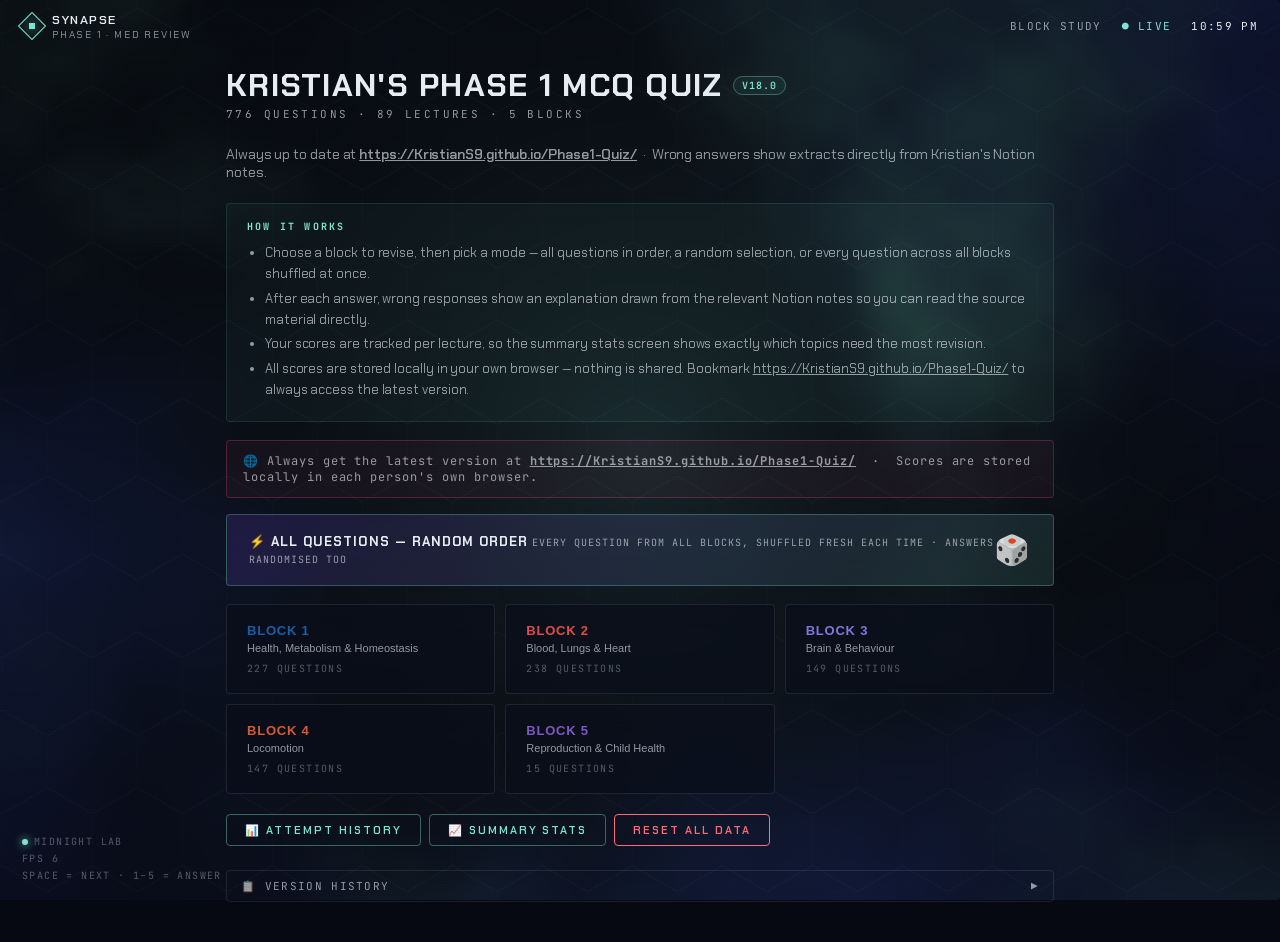
==== commit 96505dce: "Rename index.html to index_backup.html" ====
--- a/index_backup.html
+++ b/index_backup.html
@@ -2,235 +2,236 @@
 <html lang="en">
 <head>
 <meta charset="UTF-8">
+<link rel="preconnect" href="https://fonts.googleapis.com">
+<link rel="preconnect" href="https://fonts.gstatic.com" crossorigin>
+<link href="https://fonts.googleapis.com/css2?family=Chakra+Petch:wght@400;500;600;700&family=JetBrains+Mono:wght@400;500;600&display=swap" rel="stylesheet">
 <meta name="viewport" content="width=device-width, initial-scale=1.0">
 <title>Phase 1 MCQ Quiz</title>
 <style>
+/* ═══════════════════════════════════════════════
+   MIDNIGHT LAB — Design System
+   Chakra Petch + JetBrains Mono
+   Indigo / teal aurora shader backdrop
+═══════════════════════════════════════════════ */
 :root {
-  --bg: #ffffff; --bg2: #f7f7f5; --bg3: #f0ede8;
-  --text: #1a1a1a; --text2: #6b6b6b; --text3: #999;
-  --border: rgba(0,0,0,0.12); --border2: rgba(0,0,0,0.22);
-  --green: #1D9E75; --green-bg: #EAF3DE; --green-text: #27500A; --green-border: #639922;
-  --red: #E24B4A; --red-bg: #FCEBEB; --red-text: #791F1F; --red-border: #E24B4A;
-  --blue: #378ADD; --blue-bg: #E6F1FB; --blue-text: #185FA5;
-  --amber-bg: #FAEEDA; --amber-text: #633806; --amber-border: #BA7517;
-  --purple-bg: #EEEDFE; --purple-text: #3C3489;
-  --radius: 10px; --radius-sm: 6px;
-}
-@media (prefers-color-scheme: dark) {
-  :root {
-    --bg: #1a1a1a; --bg2: #242424; --bg3: #2e2e2e;
-    --text: #e8e8e8; --text2: #aaa; --text3: #666;
-    --border: rgba(255,255,255,0.12); --border2: rgba(255,255,255,0.22);
-    --green-bg: #1a3020; --green-text: #7fcca0; --green-border: #3a7a52;
-    --red-bg: #2e1a1a; --red-text: #f09090; --red-border: #a03030;
-    --blue-bg: #1a2535; --blue-text: #7fb8f0;
-    --amber-bg: #2e2210; --amber-text: #e0a060;
-    --purple-bg: #1e1a35; --purple-text: #a090e0;
-  }
-}
-* { box-sizing: border-box; margin: 0; padding: 0; }
-body { font-family: -apple-system, BlinkMacSystemFont, 'Segoe UI', sans-serif; background: var(--bg); color: var(--text); line-height: 1.5; min-height: 100vh; }
-.app { max-width: 860px; margin: 0 auto; padding: 1.5rem 1rem 4rem; }
+  /* Midnight Lab palette */
+  --bg-0: #060912;
+  --bg-1: #0b1016;
+  --bg-card: rgba(10,14,26,0.62);
+  --ink: #e6ecf2;
+  --ink-dim: rgba(230,236,242,0.62);
+  --ink-faint: rgba(230,236,242,0.34);
+  --accent: #7fe3d0;
+  --accent-hot: #ff4d7a;
+  --hairline: rgba(255,255,255,0.10);
+  --card-border: rgba(255,255,255,0.09);
+  --ok: #7ef0b4;
+  --bad: #ff6b7a;
+  --grain: 0.15;
+
+  /* Legacy aliases so quiz logic still works */
+  --bg: var(--bg-0);
+  --bg2: var(--bg-1);
+  --text: var(--ink);
+  --text2: var(--ink-dim);
+  --text3: var(--ink-faint);
+  --border: var(--hairline);
+  --border2: rgba(255,255,255,0.18);
+  --green: var(--ok);
+  --green-bg: rgba(126,240,180,0.10);
+  --green-text: var(--ok);
+  --green-border: rgba(126,240,180,0.40);
+  --red: var(--bad);
+  --red-bg: rgba(255,107,122,0.10);
+  --red-text: var(--bad);
+  --red-border: rgba(255,107,122,0.40);
+  --blue: var(--accent);
+  --blue-bg: rgba(127,227,208,0.08);
+  --blue-text: var(--accent);
+  --amber-bg: rgba(255,200,100,0.08);
+  --amber-text: #ffc864;
+  --amber-border: rgba(255,200,100,0.35);
+  --purple-bg: rgba(160,130,255,0.08);
+  --purple-text: #a082ff;
+  --sub: var(--ink-dim);
+  --radius: 4px;
+  --radius-sm: 2px;
+}
+
+*, *::before, *::after { box-sizing: border-box; }
+
+html, body {
+  margin: 0;
+  background: var(--bg-0);
+  color: var(--ink);
+  font-family: "Chakra Petch", "Inter Tight", -apple-system, sans-serif;
+  -webkit-font-smoothing: antialiased;
+  letter-spacing: -0.005em;
+  min-height: 100vh;
+}
+
+/* ── WebGL shader stage ────────────────────────── */
+#shaderStage {
+  position: fixed; inset: 0; z-index: 0;
+  overflow: hidden;
+}
+#shaderLayer {
+  position: absolute; inset: 0;
+}
+
+/* Grain + scanline overlay */
+.shader-overlay {
+  position: fixed; inset: 0; pointer-events: none; z-index: 1;
+  mix-blend-mode: overlay;
+  opacity: var(--grain);
+  background-image:
+    repeating-linear-gradient(0deg, rgba(255,255,255,0.06) 0 1px, transparent 1px 3px);
+}
+.shader-noise {
+  position: fixed; inset: 0; pointer-events: none; z-index: 2;
+  opacity: calc(var(--grain) * 0.9);
+  mix-blend-mode: overlay;
+  background-image: url("data:image/svg+xml;utf8,<svg xmlns='http://www.w3.org/2000/svg' width='160' height='160'><filter id='n'><feTurbulence type='fractalNoise' baseFrequency='0.9' numOctaves='2' stitchTiles='stitch'/></filter><rect width='100%' height='100%' filter='url(%23n)' opacity='0.85'/></svg>");
+}
+
+/* Click ripple */
+.ripple {
+  position: fixed; pointer-events: none;
+  width: 10px; height: 10px; border-radius: 50%;
+  border: 1px solid var(--accent);
+  transform: translate(-50%,-50%) scale(0.6);
+  animation: rip 900ms ease-out forwards;
+  z-index: 200;
+  mix-blend-mode: screen;
+}
+@keyframes rip {
+  0%  { transform: translate(-50%,-50%) scale(0.4); opacity: 0.9; }
+  100%{ transform: translate(-50%,-50%) scale(14); opacity: 0; }
+}
+
+/* ── Topbar ────────────────────────────────────── */
+.topbar {
+  position: fixed; top: 0; left: 0; right: 0;
+  height: 52px;
+  display: flex; align-items: center; justify-content: space-between;
+  padding: 0 22px;
+  z-index: 50;
+  color: var(--ink);
+  font-size: 12px;
+  pointer-events: none;
+}
+.brand { display: flex; align-items: center; gap: 10px; }
+.brand .mark {
+  width: 20px; height: 20px;
+  position: relative; display: grid; place-items: center;
+}
+.brand .mark::before {
+  content: ""; position: absolute; inset: 0;
+  border: 1.4px solid var(--accent);
+  transform: rotate(45deg);
+}
+.brand .mark::after {
+  content: ""; width: 6px; height: 6px;
+  background: var(--accent);
+  box-shadow: 0 0 12px var(--accent);
+}
+.brand .name {
+  font-weight: 600; letter-spacing: 0.12em;
+  text-transform: uppercase; font-size: 12.5px;
+}
+.brand .sub {
+  color: var(--ink-dim); font-size: 10px;
+  letter-spacing: 0.18em; text-transform: uppercase;
+}
+.topbar-right {
+  font-family: "JetBrains Mono", ui-monospace, monospace;
+  font-size: 11px; letter-spacing: 0.12em;
+  text-transform: uppercase;
+  display: flex; gap: 20px; align-items: center;
+  color: var(--ink-dim);
+  pointer-events: auto;
+}
+.topbar-right .live { color: var(--accent); }
+#topClock { color: var(--ink); }
+
+/* ── Rail bottom-left ──────────────────────────── */
+.rail {
+  position: fixed; left: 22px; bottom: 18px; z-index: 5;
+  font-family: "JetBrains Mono", ui-monospace, monospace;
+  font-size: 10px; color: var(--ink-faint);
+  letter-spacing: 0.14em; text-transform: uppercase;
+  display: flex; flex-direction: column; gap: 4px;
+  pointer-events: none;
+}
+.rail .dot {
+  display: inline-block; width: 6px; height: 6px;
+  border-radius: 50%; background: var(--accent);
+  box-shadow: 0 0 8px var(--accent);
+  margin-right: 6px; vertical-align: middle;
+}
+
+/* ── App wrapper ───────────────────────────────── */
+.app {
+  position: relative; z-index: 10;
+  max-width: 860px; margin: 0 auto;
+  padding: 0 16px 40px;
+}
+
+/* ── Screens ───────────────────────────────────── */
 .screen { display: none; }
-.screen.active { display: block; }
-h1 { font-size: 24px; font-weight: 600; margin-bottom: 4px; }
-h2 { font-size: 20px; font-weight: 600; }
-h3 { font-size: 16px; font-weight: 600; }
-.sub { font-size: 14px; color: var(--text2); margin-bottom: 1.5rem; }
-button { cursor: pointer; font-family: inherit; transition: all 0.15s; }
-.btn { background: var(--bg); border: 1px solid var(--border2); border-radius: var(--radius-sm); padding: 7px 16px; font-size: 13px; color: var(--text); }
-.btn:hover { background: var(--bg2); }
-.btn:disabled { opacity: 0.4; cursor: default; }
-.btn-green { background: var(--green); border-color: var(--green); color: #fff; }
-.btn-green:hover { opacity: 0.9; }
-.btn-red { background: var(--red-bg); border-color: var(--red-border); color: var(--red-text); }
-
-/* HOME */
-.block-grid { display: grid; grid-template-columns: repeat(auto-fit, minmax(190px, 1fr)); gap: 10px; margin: 1rem 0 1.5rem; }
-.bcard { background: var(--bg); border: 1px solid var(--border); border-radius: var(--radius); padding: 1.1rem 1.2rem; cursor: pointer; text-align: left; transition: border-color 0.15s, box-shadow 0.15s; }
-.bcard:hover { border-color: var(--border2); box-shadow: 0 2px 8px rgba(0,0,0,0.06); }
-.bcard-name { font-size: 15px; font-weight: 600; margin-bottom: 2px; }
-.bcard-sub { font-size: 12px; color: var(--text2); }
-.bcard-meta { font-size: 11px; color: var(--text3); margin-top: 10px; }
-.home-actions { display: flex; gap: 8px; flex-wrap: wrap; }
-
-/* MODAL */
-.modal-overlay { position: fixed; inset: 0; background: rgba(0,0,0,0.4); display: flex; align-items: center; justify-content: center; z-index: 100; padding: 1rem; }
-.modal { background: var(--bg); border: 1px solid var(--border); border-radius: 14px; padding: 1.75rem; width: min(500px, 100%); max-height: 92vh; overflow-y: auto; }
-.modal h2 { margin-bottom: 1.2rem; }
-.frow { margin-bottom: 1.1rem; }
-.frow label { display: block; font-size: 13px; color: var(--text2); margin-bottom: 5px; font-weight: 500; }
-.frow select, .frow input[type=number] { width: 100%; padding: 9px 12px; border: 1px solid var(--border2); border-radius: var(--radius-sm); background: var(--bg2); color: var(--text); font-size: 14px; }
-.lec-grid { display: grid; grid-template-columns: 1fr 1fr; gap: 2px; max-height: 180px; overflow-y: auto; padding: 4px 2px; }
-.lec-check { display: flex; align-items: center; gap: 7px; font-size: 12px; padding: 3px 0; cursor: pointer; }
-.lec-check input { width: 14px; height: 14px; cursor: pointer; accent-color: var(--green); }
-.modal-btns { display: flex; justify-content: flex-end; gap: 8px; margin-top: 1.2rem; }
-
-/* QUIZ */
-.quiz-header { display: flex; justify-content: space-between; align-items: flex-start; margin-bottom: 0.75rem; }
-.quiz-header-left h2 { font-size: 16px; }
-.quiz-meta { font-size: 12px; color: var(--text2); margin-top: 2px; }
-.pbar-wrap { margin-bottom: 1rem; }
-.pbar { height: 4px; background: var(--border); border-radius: 2px; }
-.pfill { height: 100%; background: var(--green); border-radius: 2px; transition: width 0.3s; }
-.pbar-labels { display: flex; justify-content: space-between; font-size: 11px; color: var(--text3); margin-top: 3px; }
-
-.qcard { background: var(--bg); border: 1px solid var(--border); border-radius: var(--radius); padding: 1.3rem; margin-bottom: 0.75rem; }
-.lec-tag { display: inline-block; font-size: 11px; padding: 2px 8px; background: var(--bg2); color: var(--text2); border-radius: 100px; margin-bottom: 0.6rem; }
-.qtext { font-size: 15px; line-height: 1.65; margin-bottom: 1rem; font-weight: 500; }
-.opts { display: flex; flex-direction: column; gap: 7px; }
-.opt { text-align: left; padding: 10px 14px; border: 1px solid var(--border); border-radius: var(--radius-sm); background: var(--bg); font-size: 14px; color: var(--text); line-height: 1.45; transition: all 0.12s; }
-.opt:hover:not(:disabled) { background: var(--bg2); border-color: var(--border2); }
-.opt.correct { background: var(--green-bg); border-color: var(--green-border); color: var(--green-text); }
-.opt.wrong { background: var(--red-bg); border-color: var(--red-border); color: var(--red-text); }
-.opt.reveal { background: var(--green-bg); border-color: var(--green-border); color: var(--green-text); opacity: 0.75; }
-.opt:disabled { cursor: default; }
-.opt-label { font-weight: 600; margin-right: 6px; opacity: 0.7; }
-
-/* EXPLANATION */
-.expl { margin-top: 0.9rem; border: 1px solid var(--border); border-radius: var(--radius-sm); overflow: hidden; }
-.expl-toggle { width: 100%; text-align: left; padding: 9px 13px; border: none; border-radius: 0; font-size: 13px; font-weight: 500; display: flex; justify-content: space-between; align-items: center; cursor: pointer; }
-.expl-toggle.ok { background: var(--green-bg); color: var(--green-text); }
-.expl-toggle.bad { background: var(--red-bg); color: var(--red-text); }
-.expl-body { padding: 11px 13px; background: var(--bg2); font-size: 13px; line-height: 1.7; }
-.expl-body.hidden { display: none; }
-.notion-extract { background: var(--bg); border-left: 3px solid var(--blue); padding: 9px 12px; margin-top: 9px; border-radius: 0 5px 5px 0; font-size: 12px; line-height: 1.8; color: var(--text); }
-.notion-extract strong { font-weight: 600; }
-.source-tag { display: inline-flex; align-items: center; gap: 4px; font-size: 11px; padding: 3px 7px; border-radius: 100px; margin-top: 7px; font-weight: 500; }
-.tag-notion { background: var(--blue-bg); color: var(--blue-text); }
-.tag-web { background: var(--amber-bg); color: var(--amber-text); }
-.loading-text { color: var(--text3); font-style: italic; font-size: 12px; margin-top: 6px; }
-
-/* NAV */
-.nav-row { display: flex; justify-content: space-between; align-items: center; margin-top: 0.75rem; }
-.nav-ctr { font-size: 13px; color: var(--text2); }
-.nav-btns { display: flex; gap: 7px; }
-
-/* RESULTS */
-.result-banner { padding: 1.5rem; border-radius: var(--radius); margin-bottom: 1.5rem; text-align: center; }
-.result-score { font-size: 48px; font-weight: 700; line-height: 1; }
-.result-label { font-size: 15px; margin-top: 6px; opacity: 0.8; }
-.result-good { background: var(--green-bg); color: var(--green-text); }
-.result-mid { background: var(--amber-bg); color: var(--amber-text); }
-.result-bad { background: var(--red-bg); color: var(--red-text); }
-.stat-grid { display: grid; grid-template-columns: repeat(auto-fit, minmax(110px, 1fr)); gap: 10px; margin: 1rem 0; }
-.scard { background: var(--bg2); border-radius: var(--radius-sm); padding: 1rem; text-align: center; }
-.scard .n { font-size: 24px; font-weight: 700; }
-.scard .l { font-size: 11px; color: var(--text2); margin-top: 3px; }
-.lec-breakdown { margin-top: 1.5rem; }
-.lec-breakdown h3 { margin-bottom: 0.75rem; font-size: 14px; color: var(--text2); font-weight: 500; text-transform: uppercase; letter-spacing: 0.05em; }
-.ltable { width: 100%; border-collapse: collapse; font-size: 13px; }
-.ltable th { text-align: left; padding: 7px 8px; border-bottom: 1px solid var(--border); font-weight: 500; color: var(--text2); font-size: 12px; }
-.ltable td { padding: 7px 8px; border-bottom: 1px solid var(--border); vertical-align: middle; }
-.ltable tr:last-child td { border: none; }
-.bar-cell { display: flex; align-items: center; gap: 7px; }
-.bar-bg { flex: 1; height: 7px; background: var(--border); border-radius: 4px; min-width: 50px; }
-.bar-fill { height: 100%; border-radius: 4px; }
-.bar-g { background: var(--green); }
-.bar-a { background: #BA7517; }
-.bar-r { background: var(--red); }
-.pct-label { font-size: 12px; min-width: 32px; }
-.lost-badge { display: inline-block; font-size: 11px; padding: 2px 6px; border-radius: 4px; }
-.lost-bad { background: var(--red-bg); color: var(--red-text); }
-.lost-ok { background: var(--bg3); color: var(--text3); }
-
-/* STATS */
-.tabs { display: flex; gap: 7px; flex-wrap: wrap; margin-bottom: 1.2rem; }
-.tab { padding: 6px 13px; border: 1px solid var(--border); border-radius: 100px; cursor: pointer; font-size: 12px; background: var(--bg); color: var(--text); transition: all 0.15s; }
-.tab.on { background: var(--text); color: var(--bg); border-color: var(--text); }
-
-/* HISTORY */
-.attempt-card { background: var(--bg); border: 1px solid var(--border); border-radius: var(--radius); padding: 1.1rem 1.3rem; margin-bottom: 0.75rem; }
-.attempt-header { display: flex; justify-content: space-between; align-items: center; margin-bottom: 0.5rem; }
-.attempt-title { font-size: 14px; font-weight: 600; }
-.attempt-date { font-size: 12px; color: var(--text3); }
-.score-pill { display: inline-block; font-size: 13px; font-weight: 700; padding: 3px 10px; border-radius: 100px; }
-.pill-g { background: var(--green-bg); color: var(--green-text); }
-.pill-a { background: var(--amber-bg); color: var(--amber-text); }
-.pill-r { background: var(--red-bg); color: var(--red-text); }
-.attempt-detail { font-size: 12px; color: var(--text2); }
-.trend-chart { display: flex; align-items: flex-end; gap: 4px; height: 50px; margin: 1rem 0; }
-.trend-bar { flex: 1; min-width: 8px; border-radius: 3px 3px 0 0; background: var(--green); opacity: 0.7; transition: opacity 0.15s; cursor: pointer; position: relative; }
-.trend-bar:hover { opacity: 1; }
-.empty-state { text-align: center; padding: 3rem 1rem; color: var(--text3); font-size: 14px; }
-
-/* REVIEW */
-.rev-q { background: var(--bg); border: 1px solid var(--border); border-radius: var(--radius); padding: 1rem 1.2rem; margin-bottom: 0.75rem; }
-.rev-q-text { font-size: 14px; font-weight: 500; margin-bottom: 0.7rem; line-height: 1.5; }
-.rev-answer { font-size: 13px; padding: 6px 10px; border-radius: var(--radius-sm); margin-bottom: 4px; }
-.rev-correct { background: var(--green-bg); color: var(--green-text); }
-.rev-wrong { background: var(--red-bg); color: var(--red-text); }
-.rev-note { font-size: 12px; margin-top: 6px; color: var(--text2); line-height: 1.6; padding: 8px 10px; background: var(--bg2); border-radius: var(--radius-sm); }
-
-/* SHARE */
-.share-box { background: rgba(220,60,40,0.08); border: 1px solid rgba(220,60,40,0.4); border-radius: var(--radius); padding: 1rem 1.2rem; margin-bottom: 1.5rem; font-size: 13px; color: var(--text); font-weight: 500; }
-.share-box a { color: inherit; font-weight: 600; }
-.how-it-works { background: var(--card-bg); border: 1px solid var(--border); border-radius: var(--radius); padding: 14px 18px; margin-bottom: 16px; font-size: 13px; }
-.how-it-works strong { display: block; margin-bottom: 8px; font-size: 14px; }
-.how-it-works ul { margin: 0; padding-left: 18px; }
-.how-it-works ul li { margin-bottom: 5px; line-height: 1.5; color: var(--sub); }
-
-/* ALL QUESTIONS RANDOM MODE BUTTON */
-.all-random-btn {
-  display: flex;
-  align-items: center;
-  justify-content: space-between;
-  width: 100%;
-  background: linear-gradient(135deg, #6c3fc5 0%, #9c4de0 50%, #c75bb8 100%);
-  color: #fff;
-  border: none;
-  border-radius: 12px;
-  padding: 18px 24px;
-  margin-bottom: 20px;
-  cursor: pointer;
-  font-size: 1rem;
-  font-weight: 600;
-  letter-spacing: 0.01em;
-  transition: filter 0.15s, transform 0.1s;
-  box-shadow: 0 4px 18px rgba(108,63,197,0.35);
-  text-align: left;
-}
-.all-random-btn:hover { filter: brightness(1.1); transform: translateY(-1px); }
-.all-random-btn:active { transform: translateY(0); filter: brightness(0.95); }
-.all-random-btn .arb-left { display:flex; flex-direction:column; gap:3px; }
-.all-random-btn .arb-title { font-size:1.05rem; font-weight:700; }
-.all-random-btn .arb-sub { font-size:0.8rem; opacity:0.85; font-weight:400; }
-.all-random-btn .arb-icon { font-size:2.2rem; opacity:0.9; }
-
-
-/* VERSION BADGE */
-.version-badge { display:inline-block; background:var(--border); color:var(--sub); font-size:11px; font-weight:600; letter-spacing:0.04em; padding:2px 8px; border-radius:20px; margin-left:10px; vertical-align:middle; position:relative; top:-3px; }
-/* CHANGELOG */
-.changelog-wrap { margin-bottom:16px; }
-.changelog-toggle { background:none; border:1px solid var(--border); border-radius:8px; padding:8px 14px; color:var(--sub); font-size:12px; cursor:pointer; width:100%; text-align:left; display:flex; align-items:center; justify-content:space-between; transition:background 0.15s; }
-.changelog-toggle:hover { background:var(--border); color:var(--text); }
-.changelog-toggle .cl-arrow { transition:transform 0.2s; font-style:normal; display:inline-block; }
-.changelog-toggle.open .cl-arrow { transform:rotate(90deg); }
-.changelog-body { display:none; border:1px solid var(--border); border-top:none; border-radius:0 0 8px 8px; padding:12px 14px; max-height:380px; overflow-y:auto; }
-.changelog-body.visible { display:block; }
-.cl-entry { margin-bottom:14px; }
-.cl-entry:last-child { margin-bottom:0; }
-.cl-header { display:flex; align-items:baseline; gap:8px; margin-bottom:4px; flex-wrap:wrap; }
-.cl-ver { font-weight:700; font-size:12px; color:var(--text); }
-.cl-date { font-size:11px; color:var(--sub); }
-.cl-summary { font-size:11px; color:var(--sub); font-style:italic; }
-.cl-changes { margin:4px 0 0 0; padding-left:16px; }
-.cl-changes li { font-size:11px; color:var(--sub); line-height:1.5; margin-bottom:2px; }
-.cl-divider { border:none; border-top:1px solid var(--border); margin:10px 0; }
-
-
-/* VERSION NAG BANNER */
+.screen.active { display: block; padding-top: 68px; }
+
+/* ── Card component (glassmorphic) ─────────────── */
+.card-shell {
+  background: var(--bg-card);
+  border: 1px solid var(--card-border);
+  border-radius: var(--radius);
+  backdrop-filter: blur(22px) saturate(140%);
+  -webkit-backdrop-filter: blur(22px) saturate(140%);
+  box-shadow: 0 30px 80px rgba(0,0,0,0.55),
+              inset 0 1px 0 rgba(255,255,255,0.05);
+  position: relative;
+  padding: 22px 28px;
+}
+/* Corner brackets */
+.card-shell::before, .card-shell::after {
+  content: ""; position: absolute; width: 16px; height: 16px;
+  border: 1.2px solid var(--accent);
+}
+.card-shell::before { top: -1px; left: -1px; border-right: none; border-bottom: none; }
+.card-shell::after  { bottom: -1px; right: -1px; border-left: none; border-top: none; }
+.bracket-tr, .bracket-bl { position: absolute; width: 16px; height: 16px; border: 1.2px solid var(--accent); }
+.bracket-tr { top: -1px; right: -1px; border-left: none; border-bottom: none; }
+.bracket-bl { bottom: -1px; left: -1px; border-right: none; border-top: none; }
+
+/* ── HOME screen ───────────────────────────────── */
+#home h1 {
+  font-size: clamp(22px, 4vw, 32px);
+  font-weight: 700;
+  letter-spacing: 0.04em;
+  text-transform: uppercase;
+  color: var(--ink);
+  margin: 0 0 4px;
+  line-height: 1.1;
+}
+#home .sub-line {
+  font-family: "JetBrains Mono", ui-monospace, monospace;
+  font-size: 11px; letter-spacing: 0.22em;
+  text-transform: uppercase;
+  color: var(--ink-dim);
+  margin-bottom: 24px;
+}
+#home .sub { color: var(--ink-dim); font-size: 14px; margin-bottom: 22px; }
+
+/* Update nag */
 #updateNag {
   display: none;
-  align-items: flex-start;
-  gap: 12px;
-  background: linear-gradient(135deg, rgba(255,180,0,0.15) 0%, rgba(255,120,0,0.12) 100%);
-  border: 1.5px solid rgba(255,160,0,0.55);
-  border-radius: 10px;
-  padding: 14px 16px;
-  margin-bottom: 16px;
-  font-size: 13px;
-  line-height: 1.5;
+  align-items: flex-start; gap: 12px;
+  background: rgba(255,180,0,0.06);
+  border: 1.5px solid rgba(255,160,0,0.40);
+  border-radius: var(--radius);
+  padding: 12px 16px; margin-bottom: 16px;
+  font-size: 13px; line-height: 1.5;
   animation: nagSlideIn 0.3s ease;
 }
 #updateNag.visible { display: flex; }
@@ -238,51 +239,681 @@
   from { opacity: 0; transform: translateY(-6px); }
   to   { opacity: 1; transform: translateY(0); }
 }
-.nag-icon { font-size: 1.4rem; flex-shrink: 0; margin-top: 1px; }
+.nag-icon { font-size: 1.3rem; flex-shrink: 0; }
 .nag-body { flex: 1; }
-.nag-title { font-weight: 700; color: var(--text); margin-bottom: 3px; }
-.nag-msg   { color: var(--sub); }
+.nag-title { font-weight: 700; color: var(--ink); margin-bottom: 3px;
+  font-family: "JetBrains Mono", ui-monospace, monospace;
+  font-size: 11px; letter-spacing: 0.18em; text-transform: uppercase; }
+.nag-msg { color: var(--ink-dim); font-size: 12px; }
 .nag-close {
-  background: none; border: none; color: var(--sub);
+  background: none; border: none; color: var(--ink-dim);
   font-size: 16px; cursor: pointer; padding: 0 4px;
-  line-height: 1; flex-shrink: 0; margin-top: 1px;
-  opacity: 0.7; transition: opacity 0.15s;
+  opacity: 0.6; transition: opacity 0.15s;
 }
 .nag-close:hover { opacity: 1; }
 
-
-/* RESUME TILE */
+/* Resume tile */
 #resumeTile {
   display: none;
-  background: var(--bg);
-  border: 2px solid var(--border);
-  border-left: 4px solid #4CAF50;
-  border-radius: 10px;
-  padding: 14px 18px;
+  background: var(--bg-card);
+  border: 1.5px solid rgba(127,240,180,0.25);
+  border-left: 4px solid var(--ok);
+  border-radius: var(--radius);
+  padding: 14px 18px; margin-bottom: 18px;
+  cursor: pointer;
+  transition: background 0.15s, transform 0.1s;
+  width: 100%; text-align: left;
+  backdrop-filter: blur(14px);
+}
+#resumeTile:hover { background: rgba(127,240,180,0.04); transform: translateY(-1px); }
+#resumeTile.visible { display: block; }
+.rt-top { display: flex; align-items: center; justify-content: space-between; gap: 12px; }
+.rt-label {
+  font-family: "JetBrains Mono", ui-monospace, monospace;
+  font-size: 11px; font-weight: 600; letter-spacing: 0.14em;
+  text-transform: uppercase; color: var(--ok);
+}
+.rt-dismiss { background: none; border: none; color: var(--ink-faint);
+  font-size: 15px; cursor: pointer; opacity: 0.7; }
+.rt-dismiss:hover { opacity: 1; }
+.rt-meta { font-family: "JetBrains Mono", ui-monospace, monospace;
+  font-size: 10px; color: var(--ink-faint); margin-top: 4px;
+  letter-spacing: 0.12em; text-transform: uppercase; }
+.rt-pbar { height: 2px; background: rgba(255,255,255,0.08); border-radius: 2px; margin-top: 8px; overflow: hidden; }
+.rt-pfill { height: 100%; background: var(--ok); border-radius: 2px; transition: width 0.3s;
+  box-shadow: 0 0 8px var(--ok); }
+
+/* How it works */
+.how-it-works {
+  background: rgba(127,227,208,0.04);
+  border: 1px solid rgba(127,227,208,0.12);
+  border-radius: var(--radius);
+  padding: 16px 20px; margin-bottom: 18px;
+}
+.how-it-works strong {
+  font-family: "JetBrains Mono", ui-monospace, monospace;
+  font-size: 10px; letter-spacing: 0.22em; text-transform: uppercase;
+  color: var(--accent); display: block; margin-bottom: 10px;
+}
+.how-it-works ul { margin: 0; padding-left: 18px; }
+.how-it-works li { font-size: 13px; color: var(--ink-dim); line-height: 1.6; margin-bottom: 4px; }
+
+/* Share box */
+.share-box {
+  background: rgba(255,75,122,0.05);
+  border: 1px solid rgba(255,75,122,0.25);
+  border-radius: var(--radius);
+  padding: 12px 16px; margin-bottom: 16px;
+  font-size: 12px; color: var(--ink-dim);
+  font-family: "JetBrains Mono", ui-monospace, monospace;
+  letter-spacing: 0.08em;
+}
+.share-box a { color: var(--accent); }
+
+/* All random button */
+.all-random-btn {
+  display: flex; align-items: center;
+  justify-content: space-between;
+  width: 100%;
+  background: linear-gradient(135deg, rgba(108,63,197,0.20) 0%, rgba(127,227,208,0.12) 100%);
+  color: var(--ink);
+  border: 1px solid rgba(127,227,208,0.28);
+  border-radius: var(--radius);
+  padding: 16px 22px;
   margin-bottom: 18px;
   cursor: pointer;
-  transition: background 0.15s, transform 0.1s;
+  font-family: "Chakra Petch", sans-serif;
+  font-size: 13px; font-weight: 600;
+  letter-spacing: 0.06em; text-transform: uppercase;
+  transition: border-color 0.15s, background 0.15s, transform 0.1s;
+  text-align: left;
+  backdrop-filter: blur(14px);
+}
+.all-random-btn:hover {
+  border-color: var(--accent);
+  background: linear-gradient(135deg, rgba(127,227,208,0.12) 0%, rgba(127,227,208,0.06) 100%);
+  transform: translateY(-1px);
+}
+.arb-title { font-size: 13px; font-weight: 700; letter-spacing: 0.08em; }
+.arb-sub { font-size: 10px; color: var(--ink-dim); font-weight: 400;
+  letter-spacing: 0.1em; margin-top: 3px;
+  font-family: "JetBrains Mono", ui-monospace, monospace; }
+.arb-icon { font-size: 1.8rem; opacity: 0.85; }
+
+/* Block grid */
+.block-grid {
+  display: grid;
+  grid-template-columns: repeat(auto-fill, minmax(200px, 1fr));
+  gap: 10px;
+  margin-bottom: 20px;
+}
+.bcard {
+  background: var(--bg-card);
+  border: 1px solid var(--card-border);
+  border-radius: var(--radius);
+  padding: 18px 20px;
+  cursor: pointer;
+  text-align: left;
   width: 100%;
-  text-align: left;
-}
-#resumeTile:hover { background: var(--border); transform: translateY(-1px); }
-#resumeTile.visible { display: block; }
-.rt-top { display: flex; align-items: center; justify-content: space-between; gap: 12px; }
-.rt-label { font-size: 13px; font-weight: 600; color: var(--text); }
-.rt-dismiss { background: none; border: none; color: var(--sub); font-size: 15px; cursor: pointer; padding: 0 4px; opacity: 0.6; line-height: 1; }
-.rt-dismiss:hover { opacity: 1; }
-.rt-meta { font-size: 12px; color: var(--sub); margin-top: 4px; }
-.rt-pbar { height: 4px; background: var(--border); border-radius: 2px; margin-top: 8px; overflow: hidden; }
-.rt-pfill { height: 100%; background: #4CAF50; border-radius: 2px; transition: width 0.3s; }
+  transition: border-color 0.2s, background 0.2s, transform 0.15s;
+  backdrop-filter: blur(14px);
+  position: relative;
+  overflow: hidden;
+}
+.bcard::after {
+  content: ""; position: absolute;
+  bottom: 0; left: 0; right: 0; height: 1px;
+  background: linear-gradient(to right, transparent, var(--accent), transparent);
+  opacity: 0; transition: opacity 0.2s;
+}
+.bcard:hover { border-color: rgba(127,227,208,0.35); transform: translateY(-2px); }
+.bcard:hover::after { opacity: 0.6; }
+.bcard-name {
+  font-weight: 700; font-size: 13px;
+  letter-spacing: 0.06em; text-transform: uppercase;
+  margin-bottom: 4px;
+}
+.bcard-sub { font-size: 11px; color: var(--ink-dim); margin-bottom: 8px; }
+.bcard-meta {
+  font-family: "JetBrains Mono", ui-monospace, monospace;
+  font-size: 10px; color: var(--ink-faint); letter-spacing: 0.14em;
+  text-transform: uppercase;
+}
+
+/* Home actions */
+.home-actions { display: flex; gap: 8px; flex-wrap: wrap; margin-bottom: 24px; }
+
+/* Changelog */
+.changelog-wrap { margin-top: 8px; }
+.changelog-toggle {
+  background: none; border: 1px solid var(--card-border);
+  border-radius: var(--radius); padding: 8px 14px;
+  color: var(--ink-dim); font-size: 11px;
+  font-family: "JetBrains Mono", ui-monospace, monospace;
+  letter-spacing: 0.12em; text-transform: uppercase;
+  cursor: pointer; width: 100%; text-align: left;
+  display: flex; align-items: center; justify-content: space-between;
+  transition: background 0.15s;
+}
+.changelog-toggle:hover { background: rgba(255,255,255,0.03); color: var(--ink); }
+.changelog-toggle .cl-arrow { transition: transform 0.2s; display: inline-block; }
+.changelog-toggle.open .cl-arrow { transform: rotate(90deg); }
+.changelog-body {
+  display: none; border: 1px solid var(--card-border); border-top: none;
+  border-radius: 0 0 var(--radius) var(--radius);
+  padding: 12px 14px; max-height: 380px; overflow-y: auto;
+  background: rgba(6,9,18,0.4); backdrop-filter: blur(10px);
+}
+.changelog-body.visible { display: block; }
+.cl-entry { margin-bottom: 14px; }
+.cl-entry:last-child { margin-bottom: 0; }
+.cl-header { display: flex; align-items: baseline; gap: 8px; margin-bottom: 4px; flex-wrap: wrap; }
+.cl-ver { font-weight: 700; font-size: 11px; color: var(--accent);
+  font-family: "JetBrains Mono", ui-monospace, monospace; }
+.cl-date { font-size: 10px; color: var(--ink-faint);
+  font-family: "JetBrains Mono", ui-monospace, monospace; }
+.cl-summary { font-size: 11px; color: var(--ink-dim); font-style: italic; }
+.cl-changes { margin: 4px 0 0; padding-left: 16px; }
+.cl-changes li { font-size: 11px; color: var(--ink-faint); line-height: 1.6; margin-bottom: 2px; }
+.cl-divider { border: none; border-top: 1px solid var(--card-border); margin: 10px 0; }
+
+/* ── Version badge ────────────────────────────── */
+.version-badge {
+  font-family: "JetBrains Mono", ui-monospace, monospace;
+  font-size: 10px; font-weight: 600; letter-spacing: 0.1em;
+  padding: 2px 8px; margin-left: 10px;
+  border: 1px solid rgba(127,227,208,0.35);
+  color: var(--accent); background: rgba(127,227,208,0.06);
+  border-radius: 20px; vertical-align: middle;
+  position: relative; top: -3px;
+}
+
+/* ── Buttons ───────────────────────────────────── */
+.btn {
+  font-family: "Chakra Petch", sans-serif;
+  background: transparent;
+  border: 1px solid rgba(127,227,208,0.40);
+  color: var(--accent);
+  padding: 8px 18px;
+  font-size: 11px; font-weight: 600;
+  letter-spacing: 0.18em; text-transform: uppercase;
+  cursor: pointer; border-radius: var(--radius);
+  transition: background 0.18s, color 0.18s, border-color 0.18s;
+}
+.btn:hover { background: var(--accent); color: var(--bg-0); border-color: var(--accent); }
+.btn:disabled { opacity: 0.3; cursor: not-allowed; }
+.btn-green {
+  border-color: var(--ok); color: var(--ok);
+}
+.btn-green:hover { background: var(--ok); color: var(--bg-0); border-color: var(--ok); }
+.btn-red { border-color: var(--bad); color: var(--bad); }
+.btn-red:hover { background: var(--bad); color: #fff; border-color: var(--bad); }
+
+/* ── QUIZ screen ───────────────────────────────── */
+.quiz-header {
+  display: flex; align-items: center;
+  justify-content: space-between; gap: 12px;
+  margin-bottom: 12px;
+  padding: 14px 0 0;
+}
+.quiz-header-left h2 {
+  font-size: 13px; font-weight: 600;
+  letter-spacing: 0.1em; text-transform: uppercase;
+  margin: 0 0 2px; color: var(--accent);
+}
+.quiz-meta {
+  font-family: "JetBrains Mono", ui-monospace, monospace;
+  font-size: 10px; color: var(--ink-faint);
+  letter-spacing: 0.14em; text-transform: uppercase;
+}
+.pbar-wrap { margin-bottom: 18px; }
+.pbar {
+  height: 2px; background: rgba(255,255,255,0.08);
+  position: relative; overflow: visible;
+}
+.pfill {
+  position: absolute; left: 0; top: 0; bottom: 0;
+  background: linear-gradient(to right, transparent, var(--accent));
+  box-shadow: 0 0 12px var(--accent);
+  transition: width 0.3s;
+}
+.pbar-labels {
+  display: flex; justify-content: space-between;
+  font-family: "JetBrains Mono", ui-monospace, monospace;
+  font-size: 10px; color: var(--ink-faint);
+  letter-spacing: 0.14em; text-transform: uppercase;
+  margin-top: 6px;
+}
+
+/* Question card */
+.qcard {
+  background: var(--bg-card);
+  border: 1px solid var(--card-border);
+  border-radius: var(--radius);
+  padding: 22px 26px;
+  backdrop-filter: blur(22px) saturate(140%);
+  -webkit-backdrop-filter: blur(22px) saturate(140%);
+  box-shadow: 0 30px 80px rgba(0,0,0,0.55),
+              inset 0 1px 0 rgba(255,255,255,0.04);
+  position: relative;
+}
+.qcard::before, .qcard::after {
+  content: ""; position: absolute; width: 14px; height: 14px;
+  border: 1.2px solid var(--accent);
+}
+.qcard::before { top: -1px; left: -1px; border-right: none; border-bottom: none; }
+.qcard::after  { bottom: -1px; right: -1px; border-left: none; border-top: none; }
+
+.lec-tag {
+  font-family: "JetBrains Mono", ui-monospace, monospace;
+  font-size: 9px; letter-spacing: 0.28em; text-transform: uppercase;
+  color: var(--accent); opacity: 0.75;
+  padding: 2px 8px;
+  border: 1px solid rgba(127,227,208,0.18);
+  background: rgba(127,227,208,0.04);
+  display: inline-block; margin-bottom: 14px;
+}
+.qtext {
+  font-size: clamp(15px, 2.2vh, 19px);
+  line-height: 1.38; font-weight: 500;
+  letter-spacing: -0.01em;
+  color: var(--ink);
+  margin-bottom: 18px; text-wrap: pretty;
+}
+
+/* Options */
+.opts { display: grid; gap: 8px; margin-bottom: 0; }
+.opt {
+  display: grid;
+  grid-template-columns: 26px 1fr;
+  align-items: start; gap: 12px;
+  padding: 11px 14px;
+  border: 1px solid var(--card-border);
+  background: rgba(255,255,255,0.015);
+  cursor: pointer; width: 100%; text-align: left;
+  font-family: "Chakra Petch", sans-serif;
+  color: var(--ink); font-size: 14.5px; line-height: 1.4;
+  border-radius: 2px;
+  transition: transform 200ms cubic-bezier(.2,.8,.2,1),
+              border-color 180ms, background 180ms;
+  position: relative;
+}
+.opt:hover:not(:disabled) {
+  border-color: rgba(127,227,208,0.45);
+  background: rgba(127,227,208,0.04);
+  transform: translateX(3px);
+}
+.opt:disabled { cursor: default; }
+.opt-label {
+  font-family: "JetBrains Mono", ui-monospace, monospace;
+  font-size: 10.5px; color: var(--ink-dim);
+  letter-spacing: 0.06em;
+  border: 1px solid var(--card-border);
+  width: 22px; height: 22px;
+  display: grid; place-items: center;
+  flex-shrink: 0; margin-top: 1px;
+}
+.opt.correct {
+  border-color: var(--ok);
+  background: rgba(126,240,180,0.10);
+  animation: correctPulse 700ms ease-out;
+}
+.opt.correct .opt-label { color: var(--ok); border-color: var(--ok); }
+.opt.wrong {
+  border-color: var(--bad);
+  background: rgba(255,107,122,0.10);
+  animation: wrongShake 420ms cubic-bezier(.36,.07,.19,.97);
+}
+.opt.wrong .opt-label { color: var(--bad); border-color: var(--bad); }
+.opt.reveal {
+  border-color: rgba(126,240,180,0.35);
+  background: rgba(126,240,180,0.04);
+}
+.opt.reveal .opt-label { color: var(--ok); border-color: rgba(126,240,180,0.35); }
+
+@keyframes correctPulse {
+  0%  { box-shadow: 0 0 0 0 rgba(126,240,180,0.55); }
+  100%{ box-shadow: 0 0 0 18px rgba(126,240,180,0); }
+}
+@keyframes wrongShake {
+  0%,100%{ transform: translateX(0); }
+  20%  { transform: translateX(-6px); }
+  40%  { transform: translateX(5px); }
+  60%  { transform: translateX(-3px); }
+  80%  { transform: translateX(2px); }
+}
+
+/* Explanation */
+.expl { margin-top: 14px; }
+.expl-toggle {
+  font-family: "JetBrains Mono", ui-monospace, monospace;
+  font-size: 10.5px; letter-spacing: 0.18em; text-transform: uppercase;
+  background: none; cursor: pointer; padding: 6px 0;
+  display: flex; align-items: center; gap: 8px; width: 100%;
+  border: none; border-top: 1px solid var(--card-border);
+}
+.expl-toggle.ok { color: var(--ok); }
+.expl-toggle.bad { color: var(--bad); }
+.expl-body { padding: 12px 0 4px; }
+.expl-body.hidden { display: none; }
+.notion-extract {
+  font-size: 13px; line-height: 1.6; color: var(--ink-dim);
+  border-left: 2px solid rgba(127,227,208,0.30);
+  padding-left: 14px; margin-bottom: 10px;
+}
+.source-tag {
+  font-family: "JetBrains Mono", ui-monospace, monospace;
+  font-size: 9px; letter-spacing: 0.2em; text-transform: uppercase;
+  padding: 2px 8px; border-radius: 2px;
+}
+.tag-notion { background: rgba(127,227,208,0.08); color: var(--accent); border: 1px solid rgba(127,227,208,0.20); }
+.tag-web { background: rgba(255,255,255,0.04); color: var(--ink-dim); border: 1px solid var(--card-border); }
+
+/* Nav buttons */
+.quiz-nav {
+  display: flex; justify-content: space-between; align-items: center;
+  padding: 14px 0 0; gap: 8px;
+}
+#qCtr {
+  font-family: "JetBrains Mono", ui-monospace, monospace;
+  font-size: 10px; color: var(--ink-faint);
+  letter-spacing: 0.18em; text-transform: uppercase;
+}
+
+/* ── RESULTS screen ─────────────────────────────── */
+#results { padding-top: 68px; }
+.results-header {
+  display: flex; align-items: center; justify-content: space-between;
+  margin-bottom: 20px; padding: 14px 0 0;
+}
+.results-header h2 {
+  font-size: 13px; font-weight: 700; letter-spacing: 0.1em;
+  text-transform: uppercase; color: var(--accent); margin: 0;
+}
+.score-display {
+  font-family: "JetBrains Mono", ui-monospace, monospace;
+  font-size: clamp(36px, 6vw, 52px); font-weight: 700;
+  letter-spacing: -0.02em; color: var(--ink); margin-bottom: 8px;
+}
+.score-display .score-pct {
+  color: var(--accent); font-size: 0.65em;
+}
+
+/* Lecture breakdown */
+.lec-breakdown { margin-top: 18px; }
+.lec-row {
+  display: flex; align-items: center; gap: 12px;
+  padding: 9px 0;
+  border-bottom: 1px solid rgba(255,255,255,0.05);
+}
+.lec-row:last-child { border-bottom: none; }
+.lec-name { flex: 1; font-size: 13px; color: var(--ink-dim); }
+.lec-score {
+  font-family: "JetBrains Mono", ui-monospace, monospace;
+  font-size: 11px; letter-spacing: 0.1em; color: var(--ink-faint);
+  text-align: right; white-space: nowrap;
+}
+.lec-bar-wrap { width: 80px; height: 2px; background: rgba(255,255,255,0.07); border-radius: 1px; }
+.lec-bar { height: 100%; border-radius: 1px; background: var(--accent);
+  box-shadow: 0 0 6px var(--accent); transition: width 0.4s; }
+
+/* ── HISTORY & STATS screens ────────────────────── */
+#history, #stats, #review { padding-top: 68px; }
+#history h2, #stats h2, #review h2 {
+  font-size: 13px; font-weight: 700; letter-spacing: 0.1em;
+  text-transform: uppercase; color: var(--accent); margin: 0 0 18px;
+  padding-top: 14px;
+}
+.attempt-row {
+  background: var(--bg-card); border: 1px solid var(--card-border);
+  border-radius: var(--radius); padding: 14px 18px; margin-bottom: 10px;
+  backdrop-filter: blur(10px);
+}
+.attempt-row .ar-header {
+  display: flex; justify-content: space-between; align-items: center;
+  margin-bottom: 6px;
+}
+.attempt-row .ar-block {
+  font-family: "JetBrains Mono", ui-monospace, monospace;
+  font-size: 10px; letter-spacing: 0.16em; text-transform: uppercase;
+  color: var(--accent);
+}
+.attempt-row .ar-date {
+  font-family: "JetBrains Mono", ui-monospace, monospace;
+  font-size: 10px; color: var(--ink-faint); letter-spacing: 0.1em;
+}
+.attempt-row .ar-score {
+  font-size: 20px; font-weight: 700; color: var(--ink);
+  font-family: "JetBrains Mono", ui-monospace, monospace;
+}
+.attempt-row .ar-bar { height: 2px; background: rgba(255,255,255,0.08); border-radius: 2px; margin-top: 8px; }
+.attempt-row .ar-fill { height: 100%; border-radius: 2px; background: var(--accent);
+  box-shadow: 0 0 8px var(--accent); }
+.no-data {
+  font-family: "JetBrains Mono", ui-monospace, monospace;
+  font-size: 11px; color: var(--ink-faint); letter-spacing: 0.16em;
+  text-transform: uppercase; padding: 32px 0; text-align: center;
+}
+
+/* Stats table */
+.stats-table { width: 100%; border-collapse: collapse; margin-top: 6px; }
+.stats-table th {
+  font-family: "JetBrains Mono", ui-monospace, monospace;
+  font-size: 9px; letter-spacing: 0.22em; text-transform: uppercase;
+  color: var(--ink-faint); text-align: left; padding: 6px 8px;
+  border-bottom: 1px solid var(--card-border);
+}
+.stats-table td {
+  font-size: 13px; color: var(--ink-dim); padding: 8px 8px;
+  border-bottom: 1px solid rgba(255,255,255,0.04);
+}
+.stats-table tr:last-child td { border-bottom: none; }
+.stats-table .stat-bar-cell { width: 100px; }
+.stat-bar { height: 2px; background: rgba(255,255,255,0.07); border-radius: 1px; }
+.stat-fill { height: 100%; border-radius: 1px; background: var(--accent);
+  box-shadow: 0 0 6px var(--accent); }
+
+/* ── MODAL ─────────────────────────────────────── */
+.modal-overlay {
+  position: fixed; inset: 0;
+  background: rgba(0,0,0,0.65);
+  backdrop-filter: blur(6px);
+  display: flex; align-items: center; justify-content: center;
+  z-index: 100; padding: 1rem;
+}
+.modal {
+  background: rgba(10,14,26,0.92);
+  border: 1px solid var(--card-border);
+  border-radius: var(--radius);
+  padding: 24px 28px;
+  width: min(480px, 100%);
+  backdrop-filter: blur(22px) saturate(140%);
+  box-shadow: 0 40px 100px rgba(0,0,0,0.7);
+  position: relative;
+}
+.modal::before, .modal::after {
+  content: ""; position: absolute; width: 14px; height: 14px;
+  border: 1.2px solid var(--accent);
+}
+.modal::before { top: -1px; left: -1px; border-right: none; border-bottom: none; }
+.modal::after  { bottom: -1px; right: -1px; border-left: none; border-top: none; }
+.modal h2 {
+  font-size: 13px; font-weight: 700; letter-spacing: 0.12em;
+  text-transform: uppercase; color: var(--accent); margin: 0 0 20px;
+}
+.frow { margin-bottom: 14px; }
+.frow label {
+  display: block; font-family: "JetBrains Mono", ui-monospace, monospace;
+  font-size: 10px; letter-spacing: 0.2em; text-transform: uppercase;
+  color: var(--ink-dim); margin-bottom: 6px;
+}
+.frow select, .frow input[type="number"] {
+  width: 100%;
+  background: rgba(255,255,255,0.04);
+  border: 1px solid var(--card-border);
+  border-radius: var(--radius); color: var(--ink);
+  padding: 8px 12px; font-family: "Chakra Petch", sans-serif;
+  font-size: 13px; outline: none;
+}
+.frow select:focus, .frow input[type="number"]:focus {
+  border-color: var(--accent);
+  box-shadow: 0 0 0 2px rgba(127,227,208,0.15);
+}
+.frow select option { background: #0b1016; }
+.lec-grid {
+  display: grid; grid-template-columns: 1fr 1fr;
+  gap: 4px; max-height: 200px; overflow-y: auto;
+}
+.lec-check {
+  display: flex; align-items: center; gap: 8px;
+  font-size: 12px; color: var(--ink-dim); cursor: pointer; padding: 3px 0;
+}
+.lec-check input[type="checkbox"] { accent-color: var(--accent); }
+.modal-btns { display: flex; justify-content: flex-end; gap: 8px; margin-top: 18px; }
+
+/* AI toggle */
+.ai-toggle-row { display: flex; align-items: center; justify-content: space-between; gap: 12px; }
+.ai-toggle-row > label {
+  font-size: 12px; color: var(--ink-dim); cursor: pointer; flex: 1; margin-bottom: 0;
+  font-family: "Chakra Petch", sans-serif; letter-spacing: normal; text-transform: none;
+}
+.toggle-switch { position: relative; width: 36px; height: 20px; flex-shrink: 0; }
+.toggle-switch input { opacity: 0; width: 0; height: 0; }
+.toggle-slider {
+  position: absolute; inset: 0; background: rgba(255,255,255,0.12);
+  border-radius: 20px; cursor: pointer; transition: background 0.2s;
+}
+.toggle-slider:before {
+  content: ""; position: absolute; width: 14px; height: 14px;
+  left: 3px; top: 3px; background: #fff; border-radius: 50%;
+  transition: transform 0.2s; box-shadow: 0 1px 3px rgba(0,0,0,.4);
+}
+.toggle-switch input:checked + .toggle-slider { background: var(--ok); }
+.toggle-switch input:checked + .toggle-slider:before { transform: translateX(16px); }
+.ai-count-note {
+  font-size: 10px; color: var(--ink-faint); margin-top: 4px;
+  font-family: "JetBrains Mono", ui-monospace, monospace;
+  letter-spacing: 0.08em;
+}
+
+/* ── MISC ──────────────────────────────────────── */
+hr { border: none; border-top: 1px solid var(--card-border); margin: 20px 0; }
+
+/* Trend chart canvas */
+canvas { max-width: 100%; border-radius: var(--radius); }
+
+/* Review answer list */
+.rev-item {
+  border-bottom: 1px solid rgba(255,255,255,0.05);
+  padding: 14px 0;
+}
+.rev-item:last-child { border-bottom: none; }
+.rev-q { font-size: 14px; color: var(--ink); margin-bottom: 8px; font-weight: 500; }
+.rev-chosen, .rev-correct {
+  font-size: 12px; color: var(--ink-dim);
+  font-family: "JetBrains Mono", ui-monospace, monospace;
+  letter-spacing: 0.06em; margin-bottom: 3px;
+}
+.rev-chosen .wrong-label { color: var(--bad); }
+.rev-correct .ok-label { color: var(--ok); }
+.rev-expl { font-size: 12px; color: var(--ink-faint); margin-top: 8px;
+  border-left: 2px solid rgba(127,227,208,0.20); padding-left: 12px; line-height: 1.6; }
+
+@media (max-width: 720px) {
+  .app { padding: 0 12px 40px; }
+  .block-grid { grid-template-columns: repeat(2, 1fr); gap: 8px; }
+  .lec-grid { grid-template-columns: 1fr; }
+  .rail { display: none; }
+  .topbar { padding: 0 14px; }
+}
+@media (max-height: 640px) {
+  .qtext { font-size: 14px; }
+  .opt { padding: 8px 12px; }
+  .rail { display: none; }
+}
+
+/* Stats sort button */
+.sort-btn {
+  font-family: "JetBrains Mono", ui-monospace, monospace;
+  font-size: 10px; font-weight: 600;
+  letter-spacing: 0.16em; text-transform: uppercase;
+  background: transparent;
+  border: 1px solid var(--card-border);
+  color: var(--ink-dim);
+  padding: 5px 12px;
+  cursor: pointer;
+  border-radius: 2px;
+  transition: border-color 0.15s, color 0.15s, background 0.15s;
+  white-space: nowrap;
+  flex-shrink: 0;
+}
+.sort-btn:hover { border-color: var(--accent); color: var(--accent); }
+.sort-btn-active { border-color: var(--accent); color: var(--accent); background: rgba(127,227,208,0.06); }
+
+
+/* REPORT QUESTION */
+.flag-btn { font-family:"JetBrains Mono",ui-monospace,monospace; font-size:9px; letter-spacing:0.18em; text-transform:uppercase; background:none; border:1px solid rgba(255,255,255,0.08); color:var(--ink-faint); padding:4px 10px; cursor:pointer; border-radius:2px; transition:border-color 0.15s,color 0.15s; margin-top:10px; display:inline-flex; align-items:center; gap:6px; }
+.flag-btn:hover { border-color:rgba(255,100,100,0.45); color:var(--bad); }
+.flag-btn.flagged { border-color:rgba(255,100,100,0.40); color:var(--bad); opacity:0.7; cursor:default; pointer-events:none; }
+.report-overlay { position:fixed; inset:0; z-index:200; background:rgba(0,0,0,0.72); backdrop-filter:blur(6px); display:flex; align-items:center; justify-content:center; padding:1rem; }
+.report-dialog { background:rgba(10,14,26,0.97); border:1px solid var(--card-border); border-radius:var(--radius); padding:24px 26px; width:min(460px,100%); box-shadow:0 40px 100px rgba(0,0,0,0.75); position:relative; }
+.report-dialog::before,.report-dialog::after { content:""; position:absolute; width:14px; height:14px; border:1.2px solid var(--bad); }
+.report-dialog::before { top:-1px; left:-1px; border-right:none; border-bottom:none; }
+.report-dialog::after  { bottom:-1px; right:-1px; border-left:none; border-top:none; }
+.report-dialog h3 { font-size:11px; font-weight:700; letter-spacing:0.2em; text-transform:uppercase; color:var(--bad); margin:0 0 6px; font-family:"JetBrains Mono",ui-monospace,monospace; }
+.rd-q { font-size:13px; color:var(--ink-dim); margin-bottom:14px; line-height:1.5; border-left:2px solid rgba(255,107,122,0.30); padding-left:12px; display:-webkit-box; -webkit-line-clamp:3; -webkit-box-orient:vertical; overflow:hidden; }
+.rd-label { display:block; font-family:"JetBrains Mono",ui-monospace,monospace; font-size:9.5px; letter-spacing:0.2em; text-transform:uppercase; color:var(--ink-dim); margin-bottom:6px; }
+.report-reasons { display:grid; gap:5px; margin-bottom:14px; }
+.reason-opt { display:flex; align-items:center; gap:10px; padding:8px 12px; border:1px solid var(--card-border); border-radius:2px; cursor:pointer; transition:border-color 0.15s,background 0.15s; font-size:13px; color:var(--ink-dim); font-family:"Chakra Petch",sans-serif; }
+.reason-opt:hover { border-color:rgba(255,107,122,0.45); background:rgba(255,107,122,0.04); }
+.reason-opt input[type=radio] { accent-color:var(--bad); flex-shrink:0; }
+.reason-opt.selected { border-color:rgba(255,107,122,0.55); background:rgba(255,107,122,0.06); color:var(--ink); }
+.report-extra { width:100%; background:rgba(255,255,255,0.03); border:1px solid var(--card-border); border-radius:2px; color:var(--ink); font-family:"Chakra Petch",sans-serif; font-size:13px; padding:8px 12px; resize:vertical; min-height:60px; margin-bottom:14px; outline:none; transition:border-color 0.15s; }
+.report-extra:focus { border-color:rgba(255,107,122,0.50); }
+.report-extra::placeholder { color:var(--ink-faint); }
+.report-footer { display:flex; justify-content:flex-end; gap:8px; }
+.report-msg { text-align:center; padding:16px 0; font-family:"JetBrains Mono",ui-monospace,monospace; font-size:11px; letter-spacing:0.14em; text-transform:uppercase; }
 
 </style>
 </head>
 <body>
+
+<!-- ── WebGL shader backdrop ── -->
+<div id="shaderStage">
+  <div id="shaderLayer"></div>
+</div>
+<div class="shader-overlay"></div>
+<div class="shader-noise"></div>
+
+<!-- ── Topbar ── -->
+<div class="topbar">
+  <div class="brand">
+    <div class="mark"></div>
+    <div>
+      <div class="name">Synapse</div>
+      <div class="sub">Phase 1 · Med Review</div>
+    </div>
+  </div>
+  <div class="topbar-right">
+    <span>Block Study</span>
+    <span class="live">● Live</span>
+    <span id="topClock" class="mono">—</span>
+  </div>
+</div>
+
+<!-- ── Status rail ── -->
+<div class="rail">
+  <div><span class="dot"></span>Midnight Lab</div>
+  <div id="railFps">FPS —</div>
+  <div>Space = next · 1–5 = answer</div>
+</div>
+
 <div class="app">
 
 <!-- ── HOME ── -->
 <div id="home" class="screen active">
   <h1>Kristian's Phase 1 MCQ Quiz<span class="version-badge" id="versionBadge"></span></h1>
+  <div class="sub-line">776 questions · 89 lectures · 5 blocks</div>
   <div id="updateNag">
     <span class="nag-icon">🔔</span>
     <div class="nag-body">
@@ -358,6 +989,16 @@
       </div>
       <div class="lec-grid" id="lecGrid"></div>
     </div>
+    <div id="aiToggleRow" class="frow" style="display:none">
+      <div class="ai-toggle-row">
+        <label for="aiToggle">Include AI-generated questions</label>
+        <label class="toggle-switch">
+          <input type="checkbox" id="aiToggle">
+          <span class="toggle-slider"></span>
+        </label>
+      </div>
+      <div class="ai-count-note" id="aiCountNote"></div>
+    </div>
     <div class="modal-btns">
       <button class="btn" onclick="closeSetup()">Cancel</button>
       <button class="btn btn-green" onclick="startQuiz()">Start quiz</button>
@@ -436,9 +1077,17 @@
 // ═══════════════════════════════════════════════════════════════
 // VERSION & CHANGELOG
 // ═══════════════════════════════════════════════════════════════
-const QUIZ_VERSION = "v14.0";
+const QUIZ_VERSION = "v18.0";
 
 const CHANGELOG = [
+  { version:"v18.0", date:"21 Apr 2026", summary:"Report Question — flags logged to Notion",
+    changes:["Report Question button (⚑) on every question card","Structured reason picker: incorrect answer, misleading wording, outdated info, poor distractors, other","Optional free-text detail field","Reports sent to Notion → Phase 1 → Quiz Questions Flagged with question, source, lecture, block, reason, timestamp, and New status","Source tagging: uploaded workshop questions → From WMS / Student SEM; Notion-sourced → From Notion; AI-generated → AI-generated","Button shows Reported after submission within the session"] },
+  { version:"v17.0", date:"21 Apr 2026", summary:"Summary stats: sort by score % to identify weak areas",
+    changes:["Sort button on summary stats page — cycles: lecture order → lowest % first → highest % first","Sort state resets when switching between blocks","Unattempted lectures always appear at the bottom when sorted","Button highlights when an active sort is applied"] },
+  { version:"v16.0", date:"21 Apr 2026", summary:"Midnight Lab shader design system",
+    changes:["Midnight Lab WebGL shader backdrop: aurora drift, hex grid watermark, cursor halo, click ripple","Shader flashes green on correct answer, red distortion on wrong","Chakra Petch display font + JetBrains Mono for all technical text and UI labels","Glassmorphic card panels with corner bracket decorations throughout","Topbar: brand mark, live indicator, real-time clock","Status rail: FPS counter, Midnight Lab label","Grain + scanline overlays for CRT atmospheric texture","Full design system applied to all screens: home, quiz, results, history, stats","All buttons, modals, progress bars, and badges restyled to Midnight Lab palette"] },
+  { version:"v15.0", date:"21 Apr 2026", summary:"Exam-style question priority; AI question opt-in toggle",
+    changes:["Random mode now prioritises user-uploaded (exam-style) questions — fills requested count with those first","AI-generated questions (Notion/EoS-sourced) excluded by default in random mode","New toggle in setup modal: Include AI-generated questions (default: off)","Toggle only visible when Random selection mode is chosen","Toggle shows live count of exam-style vs AI questions for selected lectures","AI questions top up the pool if toggle is on and more slots remain after user questions","All Questions Random mode includes both sources as before (no toggle needed there)"] },
   { version:"v14.0", date:"21 Apr 2026", summary:"Resume mid-attempt — exit without losing progress",
     changes:["Exit button now saves progress silently — no confirm dialog","In-progress attempt persisted to localStorage on every answer and on exit","Resume tile appears on homepage when an unfinished attempt exists","Tile shows attempt label, question progress, time since exit, and a green progress bar","Clicking the tile restores exact question order, shuffle, and all answers given so far","Tile is removed automatically when the attempt is completed","Starting a new attempt clears any previous resume data"] },
   { version:"v12.0", date:"21 Apr 2026", summary:"Block 2 end-of-session questions integrated",
@@ -1541,6 +2190,99 @@
 }
 
 
+
+// ═══════════════════════════════════════════════════════════════
+// REPORT QUESTION
+// ═══════════════════════════════════════════════════════════════
+const REPORT_DS_ID = 'cfdef006-5159-4e62-89a0-08d938bb741e';
+if (!state.flagged) state.flagged = {};
+let _rQIdx = null, _rSrc = null;
+
+function openReport(qIdx, src) {
+  const item = state.questions[qIdx];
+  if (!item) return;
+  _rQIdx = qIdx; _rSrc = src;
+  document.getElementById('rdQuestion').textContent = item.q[0];
+  document.querySelectorAll('input[name="rdR"]').forEach(r => r.checked = false);
+  document.querySelectorAll('.reason-opt').forEach(o => o.classList.remove('selected'));
+  document.getElementById('rdExtra').value = '';
+  document.getElementById('rdBody').innerHTML = document.getElementById('rdBody').innerHTML; // noop refresh
+  // Re-render body fully
+  document.getElementById('rdBody').innerHTML = `
+    <span class="rd-label">What is the issue?</span>
+    <div class="report-reasons">
+      <label class="reason-opt"><input type="radio" name="rdR" value="Incorrect answer"> Incorrect answer</label>
+      <label class="reason-opt"><input type="radio" name="rdR" value="Misleading or ambiguous wording"> Misleading or ambiguous wording</label>
+      <label class="reason-opt"><input type="radio" name="rdR" value="Outdated information"> Outdated information</label>
+      <label class="reason-opt"><input type="radio" name="rdR" value="Poor distractor quality"> Poor distractor quality</label>
+      <label class="reason-opt"><input type="radio" name="rdR" value="Other"> Other</label>
+    </div>
+    <span class="rd-label">Additional detail <span style="opacity:0.5">(optional)</span></span>
+    <textarea class="report-extra" id="rdExtra" placeholder="e.g. The correct answer should be B because..."></textarea>
+    <div class="report-footer">
+      <button class="btn" onclick="closeReport()">Cancel</button>
+      <button class="btn btn-red" onclick="submitReport()">Submit report</button>
+    </div>`;
+  document.querySelectorAll('.reason-opt').forEach(opt => {
+    opt.addEventListener('click', () => {
+      document.querySelectorAll('.reason-opt').forEach(o => o.classList.remove('selected'));
+      opt.classList.add('selected');
+    });
+  });
+  document.getElementById('reportOverlay').style.display = 'flex';
+}
+
+function closeReport() {
+  document.getElementById('reportOverlay').style.display = 'none';
+  _rQIdx = null; _rSrc = null;
+}
+
+async function submitReport() {
+  const rEl = document.querySelector('input[name="rdR"]:checked');
+  if (!rEl) {
+    document.querySelectorAll('.reason-opt').forEach(o => o.style.outline = '1px solid rgba(255,107,122,0.6)');
+    return;
+  }
+  const extra = (document.getElementById('rdExtra') || {}).value || '';
+  const reason = rEl.value + (extra.trim() ? ' — ' + extra.trim() : '');
+  const item = state.questions[_rQIdx];
+  if (!item) { closeReport(); return; }
+
+  document.getElementById('rdBody').innerHTML = '<div class="report-msg" style="color:var(--ink-dim)">Submitting…</div>';
+
+  try {
+    const resp = await fetch('https://api.anthropic.com/v1/messages', {
+      method: 'POST',
+      headers: { 'Content-Type': 'application/json' },
+      body: JSON.stringify({
+        model: 'claude-sonnet-4-20250514',
+        max_tokens: 256,
+        system: 'You are a Notion API helper. Call the Notion MCP notion-create-pages tool with the provided payload and return exactly the string "DONE".',
+        messages: [{ role: 'user', content: JSON.stringify({
+          action: 'notion_create_page',
+          data_source_id: REPORT_DS_ID,
+          properties: {
+            Question: item.q[0].substring(0, 200),
+            Source: _rSrc,
+            Lecture: item.lecture || '',
+            Block: item.blockName || '',
+            Reason: reason.substring(0, 500),
+            Status: 'New'
+          }
+        }) }],
+        mcp_servers: [{ type: 'url', url: 'https://mcp.notion.com/mcp', name: 'notion-mcp' }]
+      })
+    });
+    // Mark as flagged client-side
+    if (!state.flagged) state.flagged = {};
+    state.flagged[(state.attemptId||'x') + '_' + _rQIdx] = true;
+    document.getElementById('rdBody').innerHTML = '<div class="report-msg" style="color:var(--ok)">&#10003; Reported — thank you</div>';
+    setTimeout(() => { closeReport(); renderQ(); }, 1800);
+  } catch(e) {
+    document.getElementById('rdBody').innerHTML = `<div class="report-msg" style="color:var(--bad)">&#10007; Could not submit — check your connection</div><div class="report-footer" style="margin-top:12px"><button class="btn" onclick="closeReport()">Close</button></div>`;
+  }
+}
+
 // ═══════════════════════════════════════════════════════════════
 // RESUME SYSTEM
 // ═══════════════════════════════════════════════════════════════
@@ -1654,17 +2396,38 @@
   Object.keys(b.lectures).forEach(lec => {
     const label = document.createElement('label');
     label.className = 'lec-check';
-    label.innerHTML = `<input type="checkbox" value="${lec}" checked> ${lec}`;
+    label.innerHTML = `<input type="checkbox" value="${lec}" checked onchange="updateAiCountNote()"> ${lec}`;
     lecGrid.appendChild(label);
   });
+  // Reset AI toggle to off (default) each time setup opens
+  const aiTog = document.getElementById('aiToggle');
+  if (aiTog) aiTog.checked = false;
+  document.getElementById('aiToggleRow').style.display = 'none';
   document.getElementById('setupModal').style.display = 'flex';
 }
 function toggleMode() {
   const mode = document.getElementById('modeSelect').value;
   document.getElementById('randomRow').style.display = mode === 'random' ? 'block' : 'none';
+  document.getElementById('aiToggleRow').style.display = mode === 'random' ? 'block' : 'none';
+  if (mode === 'random') updateAiCountNote();
+}
+
+function updateAiCountNote() {
+  const b = BLOCKS[state.blockId];
+  if (!b) return;
+  const selected = Array.from(document.querySelectorAll('#lecGrid input:checked')).map(cb => cb.value);
+  let userCount = 0, aiCount = 0;
+  selected.forEach(lec => {
+    (b.lectures[lec] || []).forEach(q => {
+      isUserQuestion(q) ? userCount++ : aiCount++;
+    });
+  });
+  const note = document.getElementById('aiCountNote');
+  if (note) note.textContent = `${userCount} exam-style questions · ${aiCount} AI-generated questions available`;
 }
 function setAllLecs(checked) {
   document.querySelectorAll('#lecGrid input[type=checkbox]').forEach(cb => cb.checked = checked);
+  updateAiCountNote();
 }
 function closeSetup() { document.getElementById('setupModal').style.display = 'none'; }
 
@@ -1696,18 +2459,27 @@
 // ═══════════════════════════════════════════════════════════════
 function startAllRandom() {
   // Build pool: every question from every block and lecture
-  let pool = [];
+  // User-uploaded questions are always included; AI questions included by default in All Random
+  let fullPool = [];
   Object.entries(BLOCKS).forEach(([bid, block]) => {
     Object.entries(block.lectures).forEach(([lec, qs]) => {
       qs.forEach((q, idx) => {
-        // shuffleAnswers remaps the correct letter after shuffling options
-        pool.push({ lecture: lec, qIdx: idx, q: shuffleAnswers(q), blockName: block.name });
+        fullPool.push({ lecture: lec, qIdx: idx, q, blockName: block.name });
       });
     });
   });
 
-  // Fisher-Yates shuffle for question order — different every time
+  const { user: userPool, ai: aiPool } = splitBySource(fullPool);
+
+  // All Random always includes user questions + AI questions (no toggle in this mode)
+  // Both pools shuffled, then combined and re-shuffled for even distribution
+  fisherYates(userPool);
+  fisherYates(aiPool);
+  let pool = [...userPool, ...aiPool];
   fisherYates(pool);
+
+  // Apply shuffleAnswers after combining
+  pool = pool.map(item => ({ ...item, q: shuffleAnswers(item.q) }));
 
   state.questions    = pool;
   state.answers      = {};
@@ -1721,6 +2493,27 @@
   document.getElementById('qTitle').textContent = '⚡ All Blocks — Full Random';
   showScreen('quiz');
   renderQ();
+}
+
+
+// ═══════════════════════════════════════════════════════════════
+// QUESTION SOURCE CLASSIFICATION
+// ═══════════════════════════════════════════════════════════════
+const AI_SOURCE_MARKERS = ['From your Notion', 'From the CTB Block', 'From the CTB End'];
+
+function isUserQuestion(qArr) {
+  // qArr = [text, opts, correct, explanation]
+  const expl = qArr[3] || '';
+  return !AI_SOURCE_MARKERS.some(m => expl.includes(m));
+}
+
+function splitBySource(pool) {
+  // Returns { user: [...], ai: [...] }
+  const user = [], ai = [];
+  pool.forEach(item => {
+    (isUserQuestion(item.q) ? user : ai).push(item);
+  });
+  return { user, ai };
 }
 
 function startQuiz() {
@@ -1750,8 +2543,28 @@
       b.lectures[lec].forEach((q, idx) => pool.push({lecture: lec, qIdx: idx, q, blockName: b.name}));
     });
     if (mode === 'random') {
-      fisherYates(pool);
-      pool = pool.slice(0, Math.min(numQ, pool.length));
+      const includeAI = document.getElementById('aiToggle') && document.getElementById('aiToggle').checked;
+      const { user: userPool, ai: aiPool } = splitBySource(pool);
+
+      // Shuffle each sub-pool independently
+      fisherYates(userPool);
+      fisherYates(aiPool);
+
+      if (includeAI) {
+        // Interleave: fill slots with user questions first, then pad with AI
+        const userSlice = userPool.slice(0, numQ);
+        const remaining = numQ - userSlice.length;
+        const aiSlice = remaining > 0 ? aiPool.slice(0, remaining) : [];
+        pool = [...userSlice, ...aiSlice];
+        fisherYates(pool); // re-shuffle combined so AI questions don't cluster at the end
+      } else {
+        // User questions only — if not enough, silently use all available user questions
+        pool = userPool.slice(0, Math.min(numQ, userPool.length));
+      }
+
+      // Apply shuffleAnswers now (after source split, before presentation)
+      pool = pool.map(item => ({ ...item, q: shuffleAnswers(item.q) }));
+
       state.isRandom = true;
       state.isAllRandom = false;
     } else {
@@ -1828,12 +2641,20 @@
     </div>`;
   }
 
+  const _src = isUserQuestion(q) ? 'From WMS / Student SEM'
+             : (q[3]||'').includes('From your Notion') || (q[3]||'').includes('From the CTB') ? 'From Notion'
+             : 'AI-generated';
+  const _fKey = (state.attemptId||'x') + '_' + state.currentQ;
+  const _flagged = state.flagged && state.flagged[_fKey];
+  const _flagBtn = `<button class="flag-btn${_flagged?' flagged':''}" onclick="openReport(${state.currentQ},'${_src.replace(/'/g,"\\'")}')">&#9873; ${_flagged?'Reported':'Report question'}</button>`;
+
   document.getElementById('qArea').innerHTML = `
     <div class="qcard">
       <div class="lec-tag">${lecture}</div>
       <div class="qtext">${text}</div>
       <div class="opts">${optsHTML}</div>
       ${explHTML}
+      ${_flagBtn}
     </div>`;
 }
 
@@ -1841,6 +2662,10 @@
   if (state.answers[state.currentQ] !== undefined) return;
   state.answers[state.currentQ] = i;
   saveResume(); // persist progress on every answer
+  if(typeof shaderAnswerFlash==='function'){
+    const cIdx=['A','B','C','D','E'].indexOf(state.questions[state.currentQ].q[2]);
+    shaderAnswerFlash(i===cIdx);
+  }
   const {lecture, qIdx, q} = state.questions[state.currentQ];
   const correctIdx = ['A','B','C','D','E'].indexOf(q[2]);
   const isCorrect = i === correctIdx;
@@ -2061,12 +2886,16 @@
     t.onclick = () => {
       document.querySelectorAll('.tab').forEach(x => x.classList.remove('on'));
       t.classList.add('on');
+      statsSortOrder = 'default';
       renderStats(id);
     };
     tabs.appendChild(t);
   });
   renderStats(firstId);
 }
+
+// Sort state for summary stats: 'default' | 'asc' | 'desc'
+let statsSortOrder = 'default';
 
 function renderStats(blockId) {
   const b = BLOCKS[blockId];
@@ -2076,10 +2905,39 @@
   Object.values(s).forEach(ls => { totalAns += ls.answered; totalCor += ls.correct; });
   const pct = totalAns ? Math.round(totalCor/totalAns*100) : null;
 
-  let rows = '';
-  Object.entries(b.lectures).forEach(([lec, qs]) => {
+  // Build lecture data array for sorting
+  let lecData = Object.entries(b.lectures).map(([lec, qs]) => {
     const ls = s[lec] || {answered:0, correct:0};
     const p = ls.answered ? Math.round(ls.correct/ls.answered*100) : null;
+    return { lec, qs, ls, p };
+  });
+
+  // Apply sort
+  if (statsSortOrder === 'asc') {
+    // Low → high (weakest first): nulls last
+    lecData.sort((a, b) => {
+      if (a.p === null && b.p === null) return 0;
+      if (a.p === null) return 1;
+      if (b.p === null) return 1;
+      return a.p - b.p;
+    });
+  } else if (statsSortOrder === 'desc') {
+    // High → low (strongest first): nulls last
+    lecData.sort((a, b) => {
+      if (a.p === null && b.p === null) return 0;
+      if (a.p === null) return 1;
+      if (b.p === null) return 1;
+      return b.p - a.p;
+    });
+  }
+  // 'default' = lecture order as defined
+
+  // Sort button label and aria
+  const sortLabels = { default: '↕ Sort by score', asc: '↑ Lowest first', desc: '↓ Highest first' };
+  const nextSort   = { default: 'asc', asc: 'desc', desc: 'default' };
+
+  let rows = '';
+  lecData.forEach(({ lec, qs, ls, p }) => {
     const lost = ls.answered - ls.correct;
     const barCls = p === null ? '' : p >= 70 ? 'bar-g' : p >= 50 ? 'bar-a' : 'bar-r';
     rows += `<tr>
@@ -2100,7 +2958,14 @@
       <div class="scard"><div class="n">${totalCor}</div><div class="l">Correct</div></div>
       <div class="scard"><div class="n" style="color:${pct===null?'var(--text3)':pct>=70?'var(--green)':pct>=50?'#BA7517':'var(--red)'}">${pct !== null ? pct + '%' : '–'}</div><div class="l">Overall score</div></div>
     </div>
-    <p style="font-size:13px;color:var(--text2);margin-bottom:0.75rem">Marks lost by lecture — target your revision on red/amber areas:</p>
+    <div style="display:flex;justify-content:space-between;align-items:center;margin-bottom:0.75rem;gap:12px;flex-wrap:wrap">
+      <p style="font-size:13px;color:var(--ink-dim);margin:0">Marks lost by lecture — target your revision on red/amber areas:</p>
+      <button
+        class="sort-btn ${statsSortOrder !== 'default' ? 'sort-btn-active' : ''}"
+        onclick="statsSortOrder='${nextSort[statsSortOrder]}'; renderStats('${blockId}')"
+        title="Cycle sort: lecture order → lowest % first → highest % first"
+      >${sortLabels[statsSortOrder]}</button>
+    </div>
     <div style="overflow-x:auto">
     <table class="ltable">
       <thead><tr><th>Lecture</th><th>Total Qs</th><th>Attempted</th><th>Marks lost</th><th>Score</th></tr></thead>
@@ -2121,5 +2986,118 @@
 // Init
 buildHome();
 </script>
+
+<script>
+// ═══════════════════════════════════════════════════════════════
+// MIDNIGHT LAB SHADER
+// ═══════════════════════════════════════════════════════════════
+const VERT_S = `attribute vec2 a_pos; void main(){ gl_Position = vec4(a_pos,0.0,1.0); }`;
+const COMMON_S = `
+precision highp float;
+uniform vec2 u_res; uniform float u_time; uniform vec2 u_mouse;
+uniform vec2 u_click; uniform float u_clickTime;
+uniform float u_answer; uniform float u_answerTime;
+uniform float u_speed; uniform vec3 u_accent;
+float hash(vec2 p){ return fract(sin(dot(p,vec2(127.1,311.7)))*43758.5453); }
+float noise(vec2 p){
+  vec2 i=floor(p),f=fract(p);
+  float a=hash(i),b=hash(i+vec2(1,0)),c=hash(i+vec2(0,1)),d=hash(i+vec2(1,1));
+  vec2 u=f*f*(3.0-2.0*f);
+  return mix(a,b,u.x)+(c-a)*u.y*(1.0-u.x)+(d-b)*u.x*u.y;
+}
+float fbm(vec2 p){float v=0.0,a=0.5;for(int i=0;i<5;i++){v+=a*noise(p);p*=2.02;a*=0.5;}return v;}
+`;
+const FRAG_S = COMMON_S + `
+float hexDist(vec2 p){p=abs(p);float c=dot(p,normalize(vec2(1.0,1.732)));c=max(c,p.x);return c;}
+vec4 hexCoords(vec2 uv){vec2 r=vec2(1.0,1.732),h=r*0.5,a=mod(uv,r)-h,b=mod(uv-h,r)-h;vec2 gv=dot(a,a)<dot(b,b)?a:b;return vec4(gv,uv-gv);}
+void main(){
+  vec2 uv=(gl_FragCoord.xy-0.5*u_res)/u_res.y;
+  vec2 m=(u_mouse-0.5)*vec2(u_res.x/u_res.y,1.0);
+  float t=u_time*0.06*u_speed;
+  vec2 p=uv*1.2;
+  p+=0.25*vec2(fbm(p+vec2(0.0,t)),fbm(p+vec2(3.2,-t)));
+  float a1=fbm(p+t*1.2),a2=fbm(p*1.7-t*0.8+4.2);
+  vec3 deep=vec3(0.020,0.028,0.055),indigo=vec3(0.08,0.12,0.32),teal=u_accent*0.85;
+  vec3 col=mix(deep,indigo,smoothstep(0.2,0.9,a1));
+  col=mix(col,teal*0.35,smoothstep(0.4,0.95,a2));
+  col+=teal*0.15*exp(-length(uv-m)*3.5);
+  vec4 h=hexCoords(uv*10.0+vec2(t*2.0,0.0));
+  float edge=hexDist(h.xy);
+  col+=teal*0.05*(smoothstep(0.49,0.495,edge)-smoothstep(0.495,0.50,edge));
+  float dC=length(uv-(u_click-0.5)*vec2(u_res.x/u_res.y,1.0));
+  col+=teal*0.25*max(0.0,sin(dC*18.0-u_clickTime*6.0)*exp(-dC*3.5)*exp(-u_clickTime*1.8));
+  float aFade=exp(-u_answerTime*2.2);
+  if(u_answer>0.5) col+=vec3(0.25,0.9,0.55)*0.18*aFade;
+  else if(u_answer<-0.5){col+=vec3(0.9,0.25,0.35)*0.22*aFade;col*=1.0-0.08*aFade*sin(uv.y*120.0);}
+  col*=1.0-0.35*dot(uv,uv);
+  gl_FragColor=vec4(col,1.0);
+}`;
+function hexToRgb(hex){const h=hex.replace('#','');const n=parseInt(h,16);return[((n>>16)&255)/255,((n>>8)&255)/255,(n&255)/255];}
+const SS = {
+  t0:performance.now(), mouse:[0.5,0.5], target:[0.5,0.5],
+  click:[0.5,0.5], clickStart:-9999, answer:0, answerStart:-9999,
+  speed:0.2, accent:'#7fe3d0',
+  time(){return(performance.now()-this.t0)/1000;},
+  clickTime(){return Math.max(0,(performance.now()-this.clickStart)/1000);},
+  answerTime(){return Math.max(0,(performance.now()-this.answerStart)/1000);},
+};
+(function(){
+  const cont=document.getElementById('shaderLayer');
+  if(!cont) return;
+  const cv=document.createElement('canvas');
+  cv.style.cssText='position:absolute;inset:0;width:100%;height:100%;display:block;';
+  cont.appendChild(cv);
+  const gl=cv.getContext('webgl',{antialias:false,premultipliedAlpha:false});
+  if(!gl) return;
+  function mkShader(type,src){const s=gl.createShader(type);gl.shaderSource(s,src);gl.compileShader(s);return gl.getShaderParameter(s,gl.COMPILE_STATUS)?s:null;}
+  const vs=mkShader(gl.VERTEX_SHADER,VERT_S),fs=mkShader(gl.FRAGMENT_SHADER,FRAG_S);
+  if(!vs||!fs) return;
+  const prog=gl.createProgram();
+  gl.attachShader(prog,vs);gl.attachShader(prog,fs);gl.linkProgram(prog);
+  if(!gl.getProgramParameter(prog,gl.LINK_STATUS)) return;
+  gl.useProgram(prog);
+  const buf=gl.createBuffer();
+  gl.bindBuffer(gl.ARRAY_BUFFER,buf);
+  gl.bufferData(gl.ARRAY_BUFFER,new Float32Array([-1,-1,1,-1,-1,1,1,1]),gl.STATIC_DRAW);
+  const ap=gl.getAttribLocation(prog,'a_pos');
+  gl.enableVertexAttribArray(ap);gl.vertexAttribPointer(ap,2,gl.FLOAT,false,0,0);
+  const U={res:gl.getUniformLocation(prog,'u_res'),time:gl.getUniformLocation(prog,'u_time'),mouse:gl.getUniformLocation(prog,'u_mouse'),click:gl.getUniformLocation(prog,'u_click'),clickTime:gl.getUniformLocation(prog,'u_clickTime'),answer:gl.getUniformLocation(prog,'u_answer'),answerTime:gl.getUniformLocation(prog,'u_answerTime'),speed:gl.getUniformLocation(prog,'u_speed'),accent:gl.getUniformLocation(prog,'u_accent')};
+  function rsz(){const d=Math.min(window.devicePixelRatio||1,2),w=Math.max(1,Math.round(cv.clientWidth*d)),h=Math.max(1,Math.round(cv.clientHeight*d));if(cv.width!==w||cv.height!==h){cv.width=w;cv.height=h;gl.viewport(0,0,w,h);}}
+  new ResizeObserver(rsz).observe(cv);rsz();
+  function frame(){const a=hexToRgb(SS.accent);gl.uniform2f(U.res,cv.width,cv.height);gl.uniform1f(U.time,SS.time());gl.uniform2f(U.mouse,SS.mouse[0],SS.mouse[1]);gl.uniform2f(U.click,SS.click[0],SS.click[1]);gl.uniform1f(U.clickTime,SS.clickTime());gl.uniform1f(U.answer,SS.answer);gl.uniform1f(U.answerTime,SS.answerTime());gl.uniform1f(U.speed,SS.speed);gl.uniform3f(U.accent,a[0],a[1],a[2]);gl.drawArrays(gl.TRIANGLE_STRIP,0,4);requestAnimationFrame(frame);}
+  requestAnimationFrame(frame);
+})();
+window.addEventListener('pointermove',e=>{SS.target=[e.clientX/window.innerWidth,1-e.clientY/window.innerHeight];});
+window.addEventListener('pointerdown',e=>{SS.click=[e.clientX/window.innerWidth,1-e.clientY/window.innerHeight];SS.clickStart=performance.now();if(!e.target.closest('.modal,.btn,select,input')){const r=document.createElement('div');r.className='ripple';r.style.left=e.clientX+'px';r.style.top=e.clientY+'px';document.body.appendChild(r);setTimeout(()=>r.remove(),900);}});
+(function ease(){SS.mouse[0]+=(SS.target[0]-SS.mouse[0])*0.12;SS.mouse[1]+=(SS.target[1]-SS.mouse[1])*0.12;requestAnimationFrame(ease);})();
+window.shaderAnswerFlash=function(correct){SS.answer=correct?1:-1;SS.answerStart=performance.now();setTimeout(()=>{SS.answer=0;},3200);};
+// clock
+(function tick(){const el=document.getElementById('topClock');if(el)el.textContent=new Date().toLocaleTimeString(undefined,{hour:'2-digit',minute:'2-digit'});setTimeout(tick,30000);})();
+// fps
+let ff=0,fl=performance.now();(function fpsLoop(){ff++;const n=performance.now();if(n-fl>1000){const el=document.getElementById('railFps');if(el)el.textContent='FPS '+Math.round(ff*1000/(n-fl));ff=0;fl=n;}requestAnimationFrame(fpsLoop);})();
+</script>
+
+<div id="reportOverlay" class="report-overlay" style="display:none" onclick="if(event.target===this)closeReport()">
+  <div class="report-dialog">
+    <h3>&#9873; Report Question</h3>
+    <div class="rd-q" id="rdQuestion"></div>
+    <div id="rdBody">
+      <span class="rd-label">What is the issue?</span>
+      <div class="report-reasons" id="rdReasons">
+        <label class="reason-opt"><input type="radio" name="rdR" value="Incorrect answer"> Incorrect answer</label>
+        <label class="reason-opt"><input type="radio" name="rdR" value="Misleading or ambiguous wording"> Misleading or ambiguous wording</label>
+        <label class="reason-opt"><input type="radio" name="rdR" value="Outdated information"> Outdated information</label>
+        <label class="reason-opt"><input type="radio" name="rdR" value="Poor distractor quality"> Poor distractor quality</label>
+        <label class="reason-opt"><input type="radio" name="rdR" value="Other"> Other</label>
+      </div>
+      <span class="rd-label">Additional detail <span style="opacity:0.5">(optional)</span></span>
+      <textarea class="report-extra" id="rdExtra" placeholder="e.g. The correct answer should be B because..."></textarea>
+      <div class="report-footer">
+        <button class="btn" onclick="closeReport()">Cancel</button>
+        <button class="btn btn-red" onclick="submitReport()">Submit report</button>
+      </div>
+    </div>
+  </div>
+</div>
 </body>
 </html>
